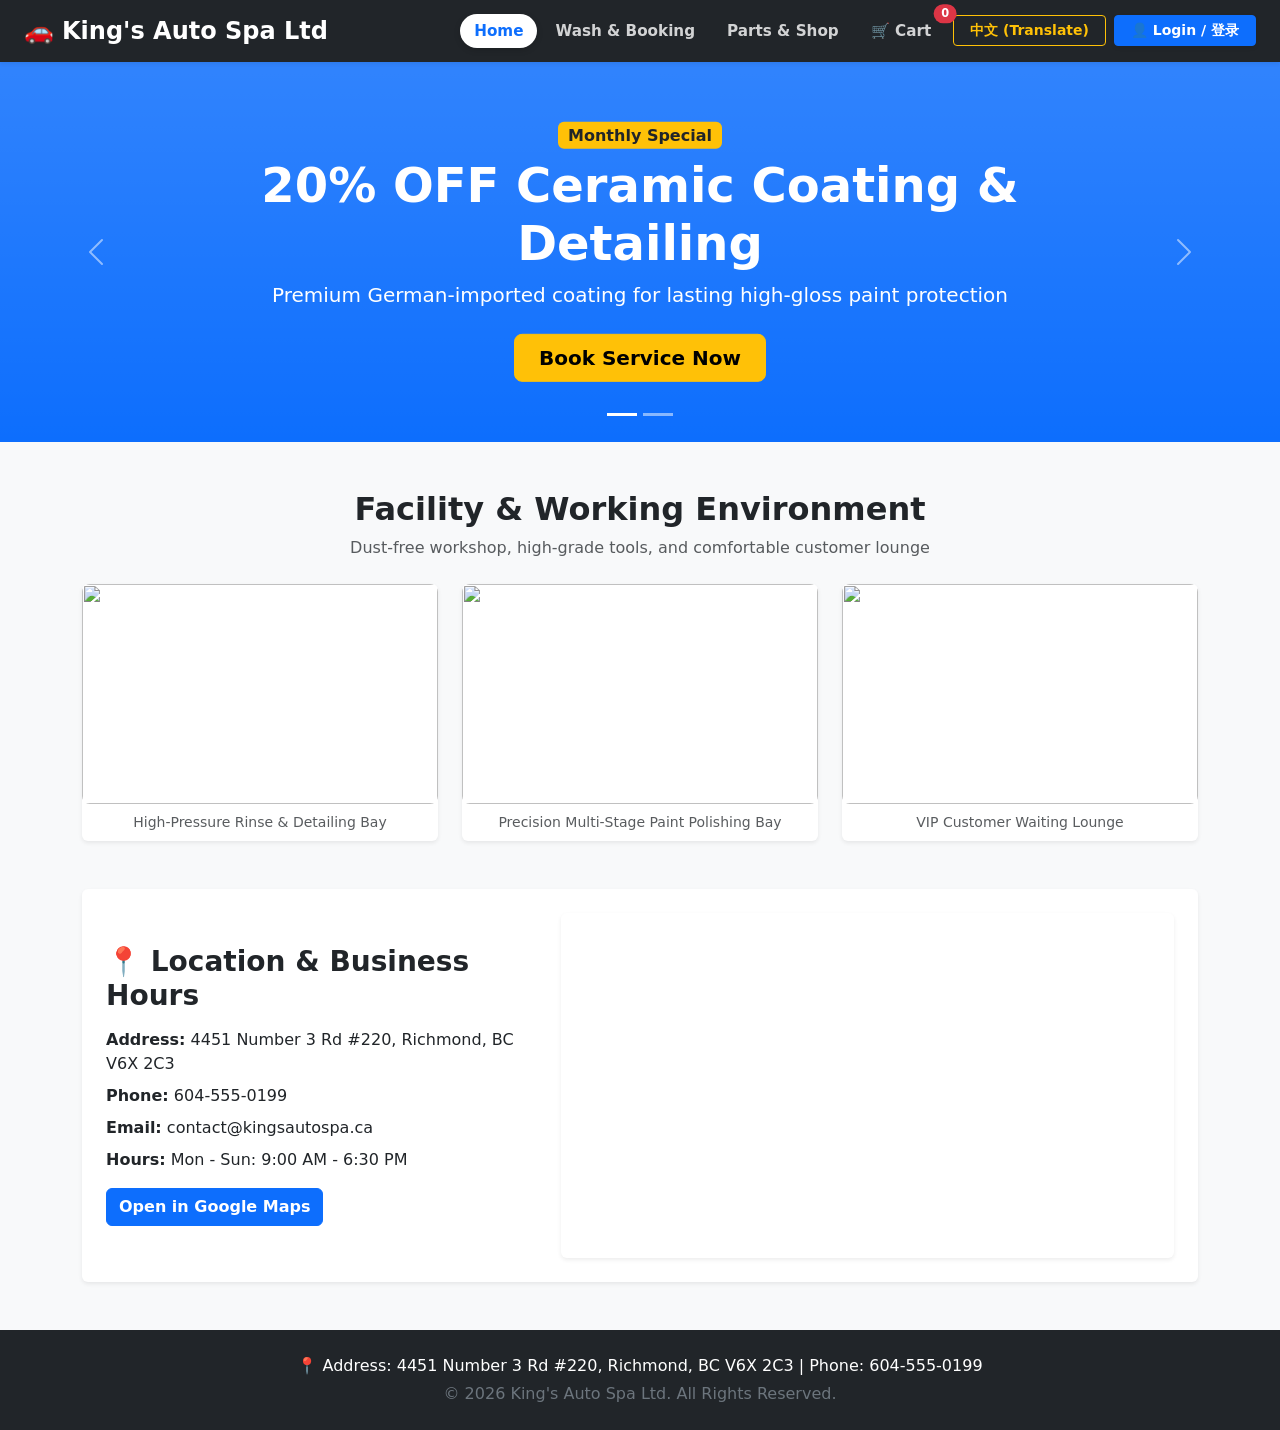
==== index.html @ 737c9da6 "update ui" ====
<!DOCTYPE html>
<html lang="en">
<head>
    <meta charset="UTF-8">
    <meta name="viewport" content="width=device-width, initial-scale=1.0">
    <title>King's Auto Spa Ltd</title>
    <link href="https://cdn.jsdelivr.net/npm/bootstrap@5.3.0/dist/css/bootstrap.min.css" rel="stylesheet">
    <style>
        .nav-link-custom {
            font-size: 0.95rem;
            font-weight: 600;
            padding: 6px 14px !important;
            border-radius: 20px;
            transition: all 0.2s ease;
            color: rgba(255, 255, 255, 0.8) !important;
            text-decoration: none;
            white-space: nowrap;
            display: inline-block;
        }
        .nav-link-custom:hover {
            color: #ffffff !important;
            background-color: rgba(255, 255, 255, 0.15);
        }
        .nav-link-custom.nav-active {
            color: #0d6efd !important;
            background-color: #ffffff !important;
            box-shadow: 0 2px 6px rgba(0, 0, 0, 0.15);
        }
        .carousel-item { height: 380px; background-color: #1a1e21; }
        .carousel-item .carousel-caption { top: 50%; transform: translateY(-50%); bottom: initial; }
        .gallery-img { height: 220px; object-fit: cover; width: 100%; border-radius: 8px; }
        .page-section { display: none; }
        .active-section { display: block; }
        .time-badge-label { font-size: 0.8rem; color: #6c757d; font-weight: 600; margin-bottom: 2px; display: block; }
        .prod-card-img { height: 180px; object-fit: cover; width: 100%; }
        .receipt-card { border: 2px dashed #0d6efd; background-color: #f8fbff; }

        /* 隐藏谷歌翻译原生的顶部横幅和下拉框 */
        #google_translate_element { display: none !important; }
        .goog-te-banner-frame.skiptranslate { display: none !important; }
        body { top: 0px !important; }
    </style>
</head>
<body class="bg-light d-flex flex-column min-vh-100">

<!-- 隐藏的谷歌原生翻译挂载节点 -->
<div id="google_translate_element"></div>

<!-- 顶部导航栏 -->
<nav class="navbar navbar-expand-lg navbar-dark bg-dark sticky-top shadow-sm py-2">
    <div class="container-fluid px-lg-4">
        <a class="navbar-brand fw-bold fs-4 d-flex align-items-center" href="javascript:void(0)" onclick="showPage('home')">
            <span class="me-2">🚗</span> <span>King's Auto Spa Ltd</span>
        </a>
        <button class="navbar-toggler" type="button" data-bs-toggle="collapse" data-bs-target="#navbarNav">
            <span class="navbar-toggler-icon"></span>
        </button>
        <div class="collapse navbar-collapse" id="navbarNav">
            <ul class="navbar-nav ms-auto align-items-center gap-1">
                <li class="nav-item">
                    <a class="nav-link-custom nav-active" id="nav-btn-home" href="javascript:void(0)" onclick="showPage('home')">Home</a>
                </li>
                <li class="nav-item">
                    <a class="nav-link-custom" id="nav-btn-services" href="javascript:void(0)" onclick="showPage('services')">Wash & Booking</a>
                </li>
                <li class="nav-item">
                    <a class="nav-link-custom" id="nav-btn-shop" href="javascript:void(0)" onclick="showPage('shop')">Parts & Shop</a>
                </li>
                <li class="nav-item">
                    <a class="nav-link-custom position-relative" id="nav-btn-cart" href="javascript:void(0)" onclick="showPage('cart')">
                        🛒 <span>Cart</span>
                        <span class="position-absolute top-0 start-100 translate-middle badge rounded-pill bg-danger" id="cartCountBadge">0</span>
                    </a>
                </li>
                <!-- 全站自动中英翻译按钮 (不翻译自身标签) -->
                <li class="nav-item ms-lg-1 notranslate">
                    <button class="btn btn-outline-warning btn-sm fw-bold px-3 py-1" onclick="toggleAutoTranslate()" id="langToggleBtn">
                        中文 (Translate)
                    </button>
                </li>
                <!-- 用户状态区 -->
                <li class="nav-item ms-lg-1 notranslate" id="authNavArea">
                    <button class="btn btn-primary btn-sm fw-bold px-3 py-1 shadow-sm" data-bs-toggle="modal" data-bs-target="#authModal">
                        👤 Login / 登录
                    </button>
                </li>
            </ul>
        </div>
    </div>
</nav>

<!-- 1. 主页面 -->
<div id="page-home" class="page-section active-section">
    <div id="heroCarousel" class="carousel slide" data-bs-ride="carousel">
        <div class="carousel-indicators">
            <button type="button" data-bs-target="#heroCarousel" data-bs-slide-to="0" class="active"></button>
            <button type="button" data-bs-target="#heroCarousel" data-bs-slide-to="1"></button>
        </div>
        <div class="carousel-inner">
            <div class="carousel-item active bg-primary bg-gradient text-white">
                <div class="carousel-caption">
                    <span class="badge bg-warning text-dark fs-6 mb-2">Monthly Special</span>
                    <h1 class="display-5 fw-bold">20% OFF Ceramic Coating & Detailing</h1>
                    <p class="lead">Premium German-imported coating for lasting high-gloss paint protection</p>
                    <button class="btn btn-warning btn-lg fw-bold px-4 mt-2" onclick="showPage('services')">Book Service Now</button>
                </div>
            </div>
            <div class="carousel-item bg-dark text-white">
                <div class="carousel-caption">
                    <h1 class="display-5 fw-bold">10 Years of Premium Auto Care</h1>
                    <p class="lead">Certified master detailers dedicated to hand-wash precision and detail excellence</p>
                    <button class="btn btn-primary btn-lg fw-bold px-4 mt-2" onclick="showPage('services')">Book Service Now</button>
                </div>
            </div>
        </div>
        <button class="carousel-control-prev" type="button" data-bs-target="#heroCarousel" data-bs-slide="prev"><span class="carousel-control-prev-icon"></span></button>
        <button class="carousel-control-next" type="button" data-bs-target="#heroCarousel" data-bs-slide="next"><span class="carousel-control-next-icon"></span></button>
    </div>

    <div class="container my-5">
        <section class="mb-5">
            <div class="text-center mb-4">
                <h2 class="fw-bold">Facility & Working Environment</h2>
                <p class="text-muted">Dust-free workshop, high-grade tools, and comfortable customer lounge</p>
            </div>
            <div class="row g-4">
                <div class="col-md-4 col-sm-6">
                    <div class="card border-0 shadow-sm overflow-hidden">
                        <img src="https://images.unsplash.com/photo-1520340356584-f9917d1eea6f?auto=format&fit=crop&w=600&q=80" class="gallery-img">
                        <div class="card-body p-2 text-center text-muted small">High-Pressure Rinse & Detailing Bay</div>
                    </div>
                </div>
                <div class="col-md-4 col-sm-6">
                    <div class="card border-0 shadow-sm overflow-hidden">
                        <img src="https://images.unsplash.com/photo-1607860108855-64acf2078ed9?auto=format&fit=crop&w=600&q=80" class="gallery-img">
                        <div class="card-body p-2 text-center text-muted small">Precision Multi-Stage Paint Polishing Bay</div>
                    </div>
                </div>
                <div class="col-md-4 col-sm-6">
                    <div class="card border-0 shadow-sm overflow-hidden">
                        <img src="https://images.unsplash.com/photo-1552930294-6b595f4c2974?auto=format&fit=crop&w=600&q=80" class="gallery-img">
                        <div class="card-body p-2 text-center text-muted small">VIP Customer Waiting Lounge</div>
                    </div>
                </div>
            </div>
        </section>

        <section class="p-4 bg-white rounded shadow-sm mb-5">
            <div class="row align-items-center g-4">
                <div class="col-lg-5">
                    <h3 class="fw-bold mb-3">📍 Location & Business Hours</h3>
                    <p class="mb-2"><strong>Address:</strong> 4451 Number 3 Rd #220, Richmond, BC V6X 2C3</p>
                    <p class="mb-2"><strong>Phone:</strong> 604-555-0199</p>
                    <p class="mb-2"><strong>Email:</strong> contact@kingsautospa.ca</p>
                    <p class="mb-3"><strong>Hours:</strong> Mon - Sun: 9:00 AM - 6:30 PM</p>
                    <a href="https://maps.google.com/?q=4451+Number+3+Rd+%23220,+Richmond,+BC+V6X+2C3" target="_blank" class="btn btn-primary fw-bold">Open in Google Maps</a>
                </div>
                <div class="col-lg-7">
                    <div class="ratio ratio-16x9 rounded overflow-hidden shadow-sm">
                        <iframe src="https://maps.google.com/maps?q=4451+Number+3+Rd+%23220,+Richmond,+BC+V6X+2C3&t=&z=15&ie=UTF8&iwloc=&output=embed" style="border:0;" allowfullscreen="" loading="lazy"></iframe>
                    </div>
                </div>
            </div>
        </section>
    </div>
</div>

<!-- 2. 洗车服务与预约页面 -->
<div id="page-services" class="page-section">
    <div class="container my-5">
        <div class="text-center mb-5">
            <h1 class="fw-bold">Car Wash Packages & Pricing</h1>
            <p class="text-muted">Transparent pricing — choose the best care for your vehicle</p>
        </div>

        <div class="row g-4 mb-5">
            <div class="col-md-4">
                <div class="card h-100 shadow-sm border-0">
                    <div class="card-header bg-white text-center py-3">
                        <h4 class="fw-bold mb-0">Exterior Express Wash</h4>
                    </div>
                    <div class="card-body text-center d-flex flex-column">
                        <h2 class="text-primary fw-bold mb-3">$29.99</h2>
                        <ul class="list-unstyled text-secondary text-start mb-4 flex-grow-1">
                            <li>✓ pH-neutral foam pre-soak</li>
                            <li>✓ High-pressure undercarriage rinse</li>
                            <li>✓ Wheel cleaning & tire shine</li>
                            <li>✓ Microfiber streak-free dry</li>
                        </ul>
                        <a href="#booking-form-anchor" class="btn btn-outline-primary fw-bold" onclick="selectPackage('Exterior Express Wash ($29.99)')">Select Package</a>
                    </div>
                </div>
            </div>
            <div class="col-md-4">
                <div class="card h-100 shadow-sm border-primary">
                    <div class="card-header bg-primary text-white text-center py-3">
                        <span class="badge bg-warning text-dark mb-1">Most Popular</span>
                        <h4 class="fw-bold mb-0">Full Interior & Exterior Detail</h4>
                    </div>
                    <div class="card-body text-center d-flex flex-column">
                        <h2 class="text-primary fw-bold mb-3">$89.99</h2>
                        <ul class="list-unstyled text-secondary text-start mb-4 flex-grow-1">
                            <li>✓ All Exterior Express items</li>
                            <li>✓ Deep cabin vacuum & floor mat wash</li>
                            <li>✓ Interior console sanitation</li>
                            <li>✓ Leather conditioning treatment</li>
                        </ul>
                        <a href="#booking-form-anchor" class="btn btn-primary fw-bold" onclick="selectPackage('Full Interior & Exterior Detail ($89.99)')">Select Package</a>
                    </div>
                </div>
            </div>
            <div class="col-md-4">
                <div class="card h-100 shadow-sm border-0">
                    <div class="card-header bg-white text-center py-3">
                        <h4 class="fw-bold mb-0">Ceramic Coating Pro</h4>
                    </div>
                    <div class="card-body text-center d-flex flex-column">
                        <h2 class="text-primary fw-bold mb-3">$199.99</h2>
                        <ul class="list-unstyled text-secondary text-start mb-4 flex-grow-1">
                            <li>✓ All Full Detail items</li>
                            <li>✓ Iron deposit & tar decontamination</li>
                            <li>✓ Professional 3-stage polishing</li>
                            <li>✓ Dual-layer graphene/ceramic coat</li>
                        </ul>
                        <a href="#booking-form-anchor" class="btn btn-outline-primary fw-bold" onclick="selectPackage('Ceramic Coating Pro ($199.99)')">Select Package</a>
                    </div>
                </div>
            </div>
        </div>

        <!-- 预约表单 -->
        <div id="booking-form-anchor" class="p-4 p-md-5 bg-white rounded shadow">
            <h3 class="fw-bold mb-2 text-center">Online Appointment Booking</h3>
            <p class="text-center text-muted mb-4">No prepayment required. Pay after service. Instant booking sync!</p>
            <form onsubmit="handleBookingSubmit(event)">
                <div class="row g-3">
                    <div class="col-md-6">
                        <label class="form-label fw-bold">Your Name *</label>
                        <input type="text" class="form-control" id="custName" placeholder="e.g. Alex Smith" required>
                    </div>
                    <div class="col-md-6">
                        <label class="form-label fw-bold">Phone Number *</label>
                        <input type="tel" class="form-control" id="custPhone" placeholder="e.g. 604-555-0199" required>
                    </div>
                    <div class="col-md-6">
                        <label class="form-label fw-bold">Email (For Confirmation) *</label>
                        <input type="email" class="form-control" id="custEmail" placeholder="name@example.com" required>
                    </div>
                    <div class="col-md-3">
                        <label class="form-label fw-bold">Vehicle Model *</label>
                        <input type="text" class="form-control" id="custCarModel" placeholder="e.g. Tesla Model 3" required>
                    </div>
                    <div class="col-md-3">
                        <label class="form-label fw-bold">License Plate *</label>
                        <input type="text" class="form-control" id="custPlate" placeholder="e.g. BC-AB123C" required>
                    </div>
                    <div class="col-md-6">
                        <label class="form-label fw-bold">Select Package *</label>
                        <select class="form-select" id="servicePackageSelect" required>
                            <option value="Exterior Express Wash ($29.99)">Exterior Express Wash ($29.99)</option>
                            <option value="Full Interior & Exterior Detail ($89.99)" selected>Full Interior & Exterior Detail ($89.99)</option>
                            <option value="Ceramic Coating Pro ($199.99)">Ceramic Coating Pro ($199.99)</option>
                        </select>
                    </div>
                    <div class="col-md-6">
                        <label class="form-label fw-bold d-flex justify-content-between align-items-center">
                            <span>Appointment Date & Time *</span>
                            <span class="badge bg-light text-secondary border fw-normal">YYYY-MM-DD</span>
                        </label>
                        <div class="row g-2">
                            <div class="col-6">
                                <span class="time-badge-label">📅 Date</span>
                                <input type="date" class="form-control" id="bookingDate" required>
                            </div>
                            <div class="col-3">
                                <span class="time-badge-label">⏰ Hour</span>
                                <select class="form-select" id="bookingHour" required>
                                    <option value="09">09</option><option value="10">10</option><option value="11">11</option>
                                    <option value="12">12</option><option value="13">13</option><option value="14">14</option>
                                    <option value="15">15</option><option value="16">16</option><option value="17">17</option>
                                </select>
                            </div>
                            <div class="col-3">
                                <span class="time-badge-label">⏱️ Minute</span>
                                <select class="form-select" id="bookingMinute" required>
                                    <option value="00">00</option><option value="15">15</option><option value="30">30</option><option value="45">45</option>
                                </select>
                            </div>
                        </div>
                    </div>
                    <div class="col-12 text-center mt-4">
                        <button type="submit" class="btn btn-primary btn-lg px-5 fw-bold">Confirm & Submit Booking</button>
                    </div>
                </div>
            </form>
        </div>
    </div>
</div>

<!-- 3. 用品商城页面 -->
<div id="page-shop" class="page-section">
    <div class="container my-5">
        <div class="d-flex justify-content-between align-items-center mb-4 flex-wrap gap-2">
            <div>
                <h2 class="fw-bold mb-0">Car Parts & Accessories</h2>
                <p class="text-muted mb-0">Genuine items in stock — in-store pickup or postal delivery available</p>
            </div>
            <button class="btn btn-outline-primary fw-bold" onclick="showPage('cart')">
                🛒 View Cart (<span id="shopCartBadge">0</span>)
            </button>
        </div>
        <div class="row g-4" id="shopProductGrid"></div>
    </div>
</div>

<!-- 4. 购物车页面 -->
<div id="page-cart" class="page-section">
    <div class="container my-5">
        <h2 class="fw-bold mb-4">🛒 Shopping Cart</h2>
        <div class="card shadow-sm border-0 mb-4">
            <div class="card-header bg-white py-3">
                <div class="form-check">
                    <input class="form-check-input" type="checkbox" id="selectAllCart" onchange="toggleSelectAllCart(this)">
                    <label class="form-check-label fw-bold ms-2" for="selectAllCart">Select All Items</label>
                </div>
            </div>
            <div class="card-body p-0">
                <div class="table-responsive">
                    <table class="table table-hover align-middle mb-0">
                        <tbody id="cartTableBody"></tbody>
                    </table>
                </div>
            </div>
        </div>
        <div class="d-flex justify-content-between align-items-center bg-white p-3 rounded shadow-sm">
            <button class="btn btn-outline-secondary" onclick="showPage('shop')">← Continue Shopping</button>
            <div class="d-flex align-items-center gap-3">
                <div class="fs-5">Selected Total: <span class="text-danger fw-bold fs-4" id="cartSelectedTotal">$0.00</span></div>
                <button class="btn btn-danger btn-lg fw-bold px-4" onclick="proceedToCheckout()">Proceed to Checkout</button>
            </div>
        </div>
    </div>
</div>

<!-- 5. 订单确认与支付 -->
<div id="page-checkout" class="page-section">
    <div class="container my-5" style="max-width: 800px;">
        <div class="card shadow border-0 p-4">
            <h3 class="fw-bold mb-3 border-bottom pb-2">Confirm & Place Order</h3>
            <div class="mb-4">
                <h5 class="fw-bold">Order Summary</h5>
                <ul class="list-group mb-2" id="checkoutItemsList"></ul>
                <div class="text-end fs-5">Grand Total: <span class="text-danger fw-bold" id="checkoutFinalTotal">$0.00</span></div>
            </div>
            <form onsubmit="handlePlaceOrder(event)">
                <div class="mb-4">
                    <h5 class="fw-bold">Fulfillment Method</h5>
                    <div class="form-check form-check-inline">
                        <input class="form-check-input" type="radio" name="deliveryMethod" id="deliverySelf" value="In-Store Pickup" checked onchange="toggleAddressField(false)">
                        <label class="form-check-label" for="deliverySelf">In-Store Pickup</label>
                    </div>
                    <div class="form-check form-check-inline">
                        <input class="form-check-input" type="radio" name="deliveryMethod" id="deliveryShip" value="Postal Delivery" onchange="toggleAddressField(true)">
                        <label class="form-check-label" for="deliveryShip">Postal Delivery</label>
                    </div>
                    <div class="mt-2" id="shippingAddressBox" style="display: none;">
                        <label class="form-label small fw-bold">Shipping Address</label>
                        <input type="text" class="form-control" id="shippingAddress" placeholder="Street, City, Postal Code">
                    </div>
                </div>
                <div class="mb-4">
                    <h5 class="fw-bold">Select Payment Method</h5>
                    <div class="row g-2">
                        <div class="col-sm-6">
                            <div class="form-check p-3 border rounded">
                                <input class="form-check-input" type="radio" name="payMethod" id="payWechat" value="WeChat Pay" checked>
                                <label class="form-check-label fw-bold" for="payWechat">🟢 微信支付 (WeChat Pay)</label>
                            </div>
                        </div>
                        <div class="col-sm-6">
                            <div class="form-check p-3 border rounded">
                                <input class="form-check-input" type="radio" name="payMethod" id="payAlipay" value="Alipay">
                                <label class="form-check-label fw-bold" for="payAlipay">🔵 支付宝 (Alipay)</label>
                            </div>
                        </div>
                        <div class="col-sm-6">
                            <div class="form-check p-3 border rounded">
                                <input class="form-check-input" type="radio" name="payMethod" id="payCredit" value="Credit Card">
                                <label class="form-check-label fw-bold" for="payCredit">💳 Credit Card</label>
                            </div>
                        </div>
                        <div class="col-sm-6">
                            <div class="form-check p-3 border rounded">
                                <input class="form-check-input" type="radio" name="payMethod" id="payDebit" value="Debit Card">
                                <label class="form-check-label fw-bold" for="payDebit">🏧 Debit Card</label>
                            </div>
                        </div>
                    </div>
                </div>
                <button type="submit" class="btn btn-success btn-lg w-100 fw-bold">Confirm & Pay Now</button>
            </form>
        </div>
    </div>
</div>

<!-- 6. 订单收据页面 -->
<div id="page-receipt" class="page-section">
    <div class="container my-5" style="max-width: 650px;">
        <div class="card receipt-card p-4 shadow-sm text-center">
            <div class="text-success fs-1 mb-2">✓</div>
            <h3 class="fw-bold text-success">Payment Successful!</h3>
            <p class="text-muted small">A formal receipt has been emailed to <strong id="receiptCustomerEmail"></strong></p>
            <hr>
            <div class="text-start" id="receiptContent"></div>
            <div class="mt-4 d-flex justify-content-center gap-2">
                <button class="btn btn-primary" onclick="showPage('orders')">View in My Orders</button>
                <button class="btn btn-outline-secondary" onclick="showPage('home')">Back to Home</button>
            </div>
        </div>
    </div>
</div>

<!-- 7. 我的历史订单页面 -->
<div id="page-orders" class="page-section">
    <div class="container my-5">
        <h2 class="fw-bold mb-4">📦 My Orders & Receipts</h2>
        <div id="userOrdersList"></div>
    </div>
</div>

<!-- 底部页脚 -->
<footer class="bg-dark text-white text-center py-4 mt-auto">
    <div class="container">
        <p class="mb-1">📍 Address: 4451 Number 3 Rd #220, Richmond, BC V6X 2C3 | Phone: 604-555-0199</p>
        <p class="mb-0 text-secondary">© 2026 King's Auto Spa Ltd. All Rights Reserved.</p>
    </div>
</footer>

<!-- ==================== 登录/注册 模态框 (双语固定显示 notranslate) ==================== -->
<div class="modal fade notranslate" id="authModal" tabindex="-1">
    <div class="modal-dialog modal-dialog-centered">
        <div class="modal-content border-0 shadow">
            <div class="modal-header border-bottom-0 pb-0">
                <ul class="nav nav-pills w-100 justify-content-center gap-1">
                    <li class="nav-item">
                        <button class="nav-link active fw-bold px-3 py-1" data-bs-toggle="pill" data-bs-target="#login-pane">Login / 登录</button>
                    </li>
                    <li class="nav-item">
                        <button class="nav-link fw-bold px-3 py-1" data-bs-toggle="pill" data-bs-target="#register-pane">Register / 注册</button>
                    </li>
                    <li class="nav-item">
                        <button class="nav-link fw-bold px-3 py-1 text-warning border border-warning" data-bs-toggle="pill" data-bs-target="#employee-pane">
                            👔 Employee Only / 员工注册
                        </button>
                    </li>
                </ul>
                <button type="button" class="btn-close ms-0" data-bs-dismiss="modal"></button>
            </div>
            <div class="modal-body p-4">
                <div class="tab-content">
                    <!-- 1. 用户/员工/老板 登录 -->
                    <div class="tab-pane fade show active" id="login-pane">
                        <form onsubmit="handleLogin(event)">
                            <div class="mb-3">
                                <label class="form-label small fw-bold">Email Address / 电子邮箱</label>
                                <input type="email" class="form-control" id="loginEmail" placeholder="name@example.com" required>
                            </div>
                            <div class="mb-3">
                                <label class="form-label small fw-bold">Password / 密码</label>
                                <input type="password" class="form-control" id="loginPassword" placeholder="••••••••" required>
                            </div>
                            <button type="submit" class="btn btn-primary w-100 fw-bold py-2">Log In / 登录账户</button>
                        </form>
                    </div>

                    <!-- 2. 普通客户注册 -->
                    <div class="tab-pane fade" id="register-pane">
                        <form onsubmit="handleRegister(event)">
                            <div class="mb-3">
                                <label class="form-label small fw-bold">Full Name / 姓名</label>
                                <input type="text" class="form-control" id="regName" placeholder="e.g. Alex" required>
                            </div>
                            <div class="mb-3">
                                <label class="form-label small fw-bold">Email Address / 电子邮箱</label>
                                <input type="email" class="form-control" id="regEmail" placeholder="name@example.com" required>
                            </div>
                            <div class="mb-3">
                                <label class="form-label small fw-bold">Password / 密码</label>
                                <input type="password" class="form-control" id="regPassword" placeholder="••••••••" required>
                            </div>
                            <div class="mb-3">
                                <label class="form-label small fw-bold">Confirm Password / 再次确认密码</label>
                                <input type="password" class="form-control" id="regConfirmPassword" placeholder="••••••••" required>
                            </div>
                            <button type="submit" class="btn btn-success w-100 fw-bold py-2">Create Customer Account / 创建客户账户</button>
                        </form>
                    </div>

                    <!-- 3. 员工注册 -->
                    <div class="tab-pane fade" id="employee-pane">
                        <div class="alert alert-warning py-2 small mb-3">
                            ⚠️️ <strong>Staff Registration Notice / 员工注册须知:</strong><br>
                            Submissions require owner approval before backend access is granted.<br>
                            提交后需车行老板批准后方可生效登录。
                        </div>
                        <form onsubmit="handleEmployeeRegister(event)">
                            <div class="mb-2">
                                <label class="form-label small fw-bold">Staff Full Name / 员工姓名</label>
                                <input type="text" class="form-control" id="empName" placeholder="e.g. John Doe" required>
                            </div>
                            <div class="mb-2">
                                <label class="form-label small fw-bold">Staff Email / 员工工作邮箱</label>
                                <input type="email" class="form-control" id="empEmail" placeholder="staff@example.com" required>
                            </div>
                            <div class="mb-2">
                                <label class="form-label small fw-bold">Station Number / 工位编号</label>
                                <input type="text" class="form-control" id="empStation" placeholder="e.g. Bay-02" required>
                            </div>
                            <div class="mb-3">
                                <label class="form-label small fw-bold">Station Password / 工位登录密码</label>
                                <input type="password" class="form-control" id="empPassword" placeholder="••••••••" required>
                            </div>
                            <button type="submit" class="btn btn-warning w-100 fw-bold py-2">Submit Staff Application / 提交员工申请</button>
                        </form>
                    </div>
                </div>
            </div>
        </div>
    </div>
</div>

<script src="https://cdn.jsdelivr.net/npm/bootstrap@5.3.0/dist/js/bootstrap.bundle.min.js"></script>

<!-- 引入谷歌自动翻译引擎脚本 -->
<script type="text/javascript">
    function googleTranslateElementInit() {
        new google.translate.TranslateElement({
            pageLanguage: 'en',
            includedLanguages: 'zh-CN,en',
            layout: google.translate.TranslateElement.InlineLayout.SIMPLE,
            autoDisplay: false
        }, 'google_translate_element');
    }
</script>
<script type="text/javascript" src="//translate.google.com/translate_a/element.js?cb=googleTranslateElementInit"></script>

<script>
    // 全站一键中英自动切换核心逻辑
    let isChineseActive = false;

    function toggleAutoTranslate() {
        const select = document.querySelector('.goog-te-combo');
        const toggleBtn = document.getElementById('langToggleBtn');

        if (!select) {
            alert("Translation service is initializing, please try again in a moment.");
            return;
        }

        if (!isChineseActive) {
            select.value = 'zh-CN';
            select.dispatchEvent(new Event('change'));
            isChineseActive = true;
            toggleBtn.innerText = "English (Original)";
        } else {
            select.value = 'en';
            select.dispatchEvent(new Event('change'));
            isChineseActive = false;
            toggleBtn.innerText = "中文 (Translate)";
        }
    }

    // 基础数据与逻辑初始化
    const defaultProducts = [
        { id: 1, name: "Premium Solid Car Vent Fragrance Clip", price: 19.99, stock: 42, status: "ACTIVE", img: "https://images.unsplash.com/photo-1563720223185-11003d516935?auto=format&fit=crop&w=400&q=80" },
        { id: 2, name: "All-Weather Premium Frameless Wiper Blades", price: 34.99, stock: 2, status: "ACTIVE", img: "https://images.unsplash.com/photo-1549399542-7e3f8b79c341?auto=format&fit=crop&w=400&q=80" },
        { id: 3, name: "Plush Microfiber Drying Towels (3-Pack)", price: 14.99, stock: 25, status: "ACTIVE", img: "https://images.unsplash.com/photo-1600880292203-757bb62b4baf?auto=format&fit=crop&w=400&q=80" },
        { id: 4, name: "Custom 3D All-Weather Waterproof Floor Mats", price: 139.00, stock: 15, status: "ACTIVE", img: "https://images.unsplash.com/photo-1503376780353-7e6692767b70?auto=format&fit=crop&w=400&q=80" }
    ];

    if (!localStorage.getItem('apex_products')) {
        localStorage.setItem('apex_products', JSON.stringify(defaultProducts));
    }

    document.addEventListener('DOMContentLoaded', () => {
        const today = new Date().toISOString().split('T')[0];
        document.getElementById('bookingDate').setAttribute('min', today);
        checkCurrentUser();
        renderShopProducts();
        updateCartBadge();
    });

    function showPage(pageId) {
        document.querySelectorAll('.page-section').forEach(sec => sec.classList.remove('active-section'));
        const target = document.getElementById('page-' + pageId);
        if (target) {
            target.classList.add('active-section');
            window.scrollTo({ top: 0, behavior: 'smooth' });
        }
        document.querySelectorAll('.nav-link-custom').forEach(link => link.classList.remove('nav-active'));
        const activeBtn = document.getElementById('nav-btn-' + pageId);
        if (activeBtn) activeBtn.classList.add('nav-active');

        if (pageId === 'shop') renderShopProducts();
        if (pageId === 'cart') renderCartPage();
        if (pageId === 'orders') renderUserOrders();
    }

    function selectPackage(pkgValue) {
        document.getElementById('servicePackageSelect').value = pkgValue;
    }

    function handleBookingSubmit(event) {
        event.preventDefault();
        const newBooking = {
            id: Date.now(),
            name: document.getElementById('custName').value.trim(),
            phone: document.getElementById('custPhone').value.trim(),
            email: document.getElementById('custEmail').value.trim(),
            carModel: document.getElementById('custCarModel').value.trim(),
            carPlate: document.getElementById('custPlate').value.trim(),
            pkg: document.getElementById('servicePackageSelect').value,
            date: document.getElementById('bookingDate').value,
            time: `${document.getElementById('bookingHour').value}:${document.getElementById('bookingMinute').value}`,
            status: "PENDING"
        };

        const bookings = JSON.parse(localStorage.getItem('apex_bookings') || "[]");
        bookings.push(newBooking);
        localStorage.setItem('apex_bookings', JSON.stringify(bookings));

        alert(`✅ Booking Confirmed!\n\nDear ${newBooking.name}, a confirmation email has been sent to ${newBooking.email}.\nVehicle: ${newBooking.carModel} (${newBooking.carPlate})\nTime: ${newBooking.date} ${newBooking.time}`);
        event.target.reset();
        showPage('home');
    }

    function renderShopProducts() {
        const grid = document.getElementById('shopProductGrid');
        const products = JSON.parse(localStorage.getItem('apex_products') || "[]");
        const user = JSON.parse(localStorage.getItem('apex_user'));

        grid.innerHTML = products.map(p => {
            const isOutOfStock = p.stock <= 0;
            const isOffShelf = p.status === 'INACTIVE';
            let btnHtml = '';

            if (isOffShelf) {
                btnHtml = `<button class="btn btn-secondary btn-sm w-100 disabled">Off Shelf</button>`;
            } else if (isOutOfStock) {
                btnHtml = `<button class="btn btn-secondary btn-sm w-100 disabled">Out of Stock</button>`;
            } else if (!user) {
                btnHtml = `<button class="btn btn-outline-primary btn-sm w-100" onclick="promptLogin()">Login to Buy</button>`;
            } else {
                btnHtml = `
                        <div class="d-flex gap-2">
                            <button class="btn btn-outline-primary btn-sm flex-fill" onclick="addToCart(${p.id})">Add to Cart</button>
                            <button class="btn btn-danger btn-sm flex-fill" onclick="buyNow(${p.id})">Buy Now</button>
                        </div>
                    `;
            }

            return `
                    <div class="col-md-3 col-sm-6">
                        <div class="card h-100 shadow-sm">
                            <img src="${p.img}" class="prod-card-img" alt="${p.name}">
                            <div class="card-body d-flex flex-column">
                                <h6 class="fw-bold mb-1">${p.name}</h6>
                                <div class="d-flex justify-content-between align-items-center mb-2">
                                    <span class="text-danger fw-bold fs-5">$${parseFloat(p.price).toFixed(2)}</span>
                                    <span class="badge ${p.stock <= 3 ? 'bg-warning text-dark' : 'bg-light text-secondary'} border">
                                        Stock: ${p.stock}
                                    </span>
                                </div>
                                <div class="mt-auto">${btnHtml}</div>
                            </div>
                        </div>
                    </div>
                `;
        }).join('');
    }

    function promptLogin() {
        alert('Please login to continue purchase!');
        new bootstrap.Modal(document.getElementById('authModal')).show();
    }

    function getCart() {
        const user = JSON.parse(localStorage.getItem('apex_user'));
        if (!user) return [];
        return JSON.parse(localStorage.getItem('apex_cart_' + user.email) || "[]");
    }

    function saveCart(cart) {
        const user = JSON.parse(localStorage.getItem('apex_user'));
        if (user) {
            localStorage.setItem('apex_cart_' + user.email, JSON.stringify(cart));
            updateCartBadge();
        }
    }

    function updateCartBadge() {
        const count = getCart().reduce((acc, item) => acc + item.qty, 0);
        document.getElementById('cartCountBadge').innerText = count;
        document.getElementById('shopCartBadge').innerText = count;
    }

    function addToCart(prodId) {
        const products = JSON.parse(localStorage.getItem('apex_products') || "[]");
        const prod = products.find(p => p.id === prodId);
        if (!prod || prod.stock <= 0) return alert('Out of stock');

        let cart = getCart();
        const existing = cart.find(i => i.id === prodId);
        if (existing) {
            if (existing.qty + 1 > prod.stock) return alert('Reached available stock limit');
            existing.qty++;
        } else {
            cart.push({ id: prod.id, name: prod.name, price: prod.price, img: prod.img, qty: 1, selected: true });
        }
        saveCart(cart);
        alert('Added to cart!');
    }

    function buyNow(prodId) {
        addToCart(prodId);
        showPage('cart');
    }

    function renderCartPage() {
        const cart = getCart();
        const tbody = document.getElementById('cartTableBody');
        if (cart.length === 0) {
            tbody.innerHTML = `<tr><td class="text-center py-5 text-muted">Your cart is empty.</td></tr>`;
            document.getElementById('cartSelectedTotal').innerText = '$0.00';
            return;
        }

        tbody.innerHTML = cart.map((item, index) => `
                <tr>
                    <td style="width: 40px;" class="ps-3">
                        <input class="form-check-input cart-item-check" type="checkbox" ${item.selected ? 'checked' : ''} onchange="toggleCartItem(${index}, this.checked)">
                    </td>
                    <td style="width: 80px;">
                        <img src="${item.img}" style="width:60px; height:60px; object-fit:cover;" class="rounded">
                    </td>
                    <td>
                        <div class="fw-bold">${item.name}</div>
                        <div class="text-muted small">$${item.price.toFixed(2)}</div>
                    </td>
                    <td style="width: 130px;">
                        <div class="input-group input-group-sm">
                            <button class="btn btn-outline-secondary" onclick="updateCartQty(${index}, -1)">-</button>
                            <input type="text" class="form-control text-center" value="${item.qty}" readonly>
                            <button class="btn btn-outline-secondary" onclick="updateCartQty(${index}, 1)">+</button>
                        </div>
                    </td>
                    <td class="fw-bold text-danger" style="width: 100px;">
                        $${(item.price * item.qty).toFixed(2)}
                    </td>
                    <td style="width: 50px;">
                        <button class="btn btn-link text-danger p-0" onclick="removeCartItem(${index})">✕</button>
                    </td>
                </tr>
            `).join('');

        calculateCartTotal();
    }

    function toggleCartItem(index, checked) {
        let cart = getCart();
        cart[index].selected = checked;
        saveCart(cart);
        calculateCartTotal();
    }

    function toggleSelectAllCart(masterCheckbox) {
        let cart = getCart();
        cart.forEach(item => item.selected = masterCheckbox.checked);
        saveCart(cart);
        renderCartPage();
    }

    function updateCartQty(index, delta) {
        let cart = getCart();
        const products = JSON.parse(localStorage.getItem('apex_products') || "[]");
        const prod = products.find(p => p.id === cart[index].id);

        const newQty = cart[index].qty + delta;
        if (newQty <= 0) {
            cart.splice(index, 1);
        } else {
            if (prod && newQty > prod.stock) return alert('Only ' + prod.stock + ' items in stock');
            cart[index].qty = newQty;
        }
        saveCart(cart);
        renderCartPage();
    }

    function removeCartItem(index) {
        let cart = getCart();
        cart.splice(index, 1);
        saveCart(cart);
        renderCartPage();
    }

    function calculateCartTotal() {
        const cart = getCart();
        const total = cart.filter(i => i.selected).reduce((sum, i) => sum + (i.price * i.qty), 0);
        document.getElementById('cartSelectedTotal').innerText = '$' + total.toFixed(2);
    }

    function proceedToCheckout() {
        const cart = getCart();
        const selectedItems = cart.filter(i => i.selected);
        if (selectedItems.length === 0) return alert('Please select at least one item!');

        const listElem = document.getElementById('checkoutItemsList');
        listElem.innerHTML = selectedItems.map(i => `
                <li class="list-group-item d-flex justify-content-between align-items-center">
                    <div>
                        <div class="fw-bold">${i.name}</div>
                        <small class="text-muted">Qty: ${i.qty} × $${i.price.toFixed(2)}</small>
                    </div>
                    <span class="fw-bold">$${(i.qty * i.price).toFixed(2)}</span>
                </li>
            `).join('');

        const total = selectedItems.reduce((sum, i) => sum + (i.price * i.qty), 0);
        document.getElementById('checkoutFinalTotal').innerText = '$' + total.toFixed(2);
        showPage('checkout');
    }

    function toggleAddressField(show) {
        document.getElementById('shippingAddressBox').style.display = show ? 'block' : 'none';
    }

    function handlePlaceOrder(event) {
        event.preventDefault();
        const user = JSON.parse(localStorage.getItem('apex_user'));
        const cart = getCart();
        const selectedItems = cart.filter(i => i.selected);
        const delivery = document.querySelector('input[name="deliveryMethod"]:checked').value;
        const address = delivery === 'Postal Delivery' ? (document.getElementById('shippingAddress').value || "No detailed address") : "In-Store Pickup";
        const payMethod = document.querySelector('input[name="payMethod"]:checked').value;
        const total = selectedItems.reduce((sum, i) => sum + (i.price * i.qty), 0);

        let products = JSON.parse(localStorage.getItem('apex_products') || "[]");
        selectedItems.forEach(item => {
            const p = products.find(prod => prod.id === item.id);
            if (p) p.stock = Math.max(0, p.stock - item.qty);
        });
        localStorage.setItem('apex_products', JSON.stringify(products));

        const orderRecord = {
            orderId: 'ORD-' + Math.floor(100000 + Math.random() * 900000),
            customerName: user.name,
            customerEmail: user.email,
            items: selectedItems,
            total: total,
            delivery: delivery,
            address: address,
            paymentMethod: payMethod,
            status: delivery === 'Postal Delivery' ? 'PENDING_SHIP' : 'PENDING_PICKUP',
            date: new Date().toLocaleString()
        };

        const allOrders = JSON.parse(localStorage.getItem('apex_all_orders') || "[]");
        allOrders.push(orderRecord);
        localStorage.setItem('apex_all_orders', JSON.stringify(allOrders));

        saveCart(cart.filter(i => !i.selected));

        document.getElementById('receiptCustomerEmail').innerText = user.email;
        document.getElementById('receiptContent').innerHTML = `
                <div class="row mb-2">
                    <div class="col-6 text-muted">Order ID:</div><div class="col-6 fw-bold text-end">${orderRecord.orderId}</div>
                    <div class="col-6 text-muted">Date:</div><div class="col-6 text-end">${orderRecord.date}</div>
                    <div class="col-6 text-muted">Customer:</div><div class="col-6 text-end">${orderRecord.customerName}</div>
                    <div class="col-6 text-muted">Fulfillment:</div><div class="col-6 text-end">${orderRecord.delivery}</div>
                    <div class="col-6 text-muted">Payment:</div><div class="col-6 text-end">${orderRecord.paymentMethod}</div>
                </div>
                <hr>
                ${orderRecord.items.map(i => `<div class="d-flex justify-content-between small"><span>${i.name} × ${i.qty}</span><span class="fw-bold">$${(i.price * i.qty).toFixed(2)}</span></div>`).join('')}
                <hr>
                <div class="d-flex justify-content-between fs-5"><strong>Total Paid:</strong><strong class="text-danger">$${orderRecord.total.toFixed(2)}</strong></div>
            `;
        showPage('receipt');
    }

    function renderUserOrders() {
        const user = JSON.parse(localStorage.getItem('apex_user'));
        const container = document.getElementById('userOrdersList');
        if (!user) return container.innerHTML = `<div class="alert alert-warning">Please login to view your orders</div>`;

        const allOrders = JSON.parse(localStorage.getItem('apex_all_orders') || "[]");
        const myOrders = allOrders.filter(o => o.customerEmail === user.email);

        if (myOrders.length === 0) {
            container.innerHTML = `<div class="card p-5 text-center text-muted">No orders found yet.</div>`;
            return;
        }

        container.innerHTML = myOrders.map(o => `
                <div class="card mb-3 shadow-sm">
                    <div class="card-header bg-white d-flex justify-content-between align-items-center">
                        <div><strong>Order: ${o.orderId}</strong> | <small class="text-muted">${o.date}</small></div>
                        <span class="badge ${o.status === 'COMPLETED' ? 'bg-success' : 'bg-warning text-dark'}">${o.status}</span>
                    </div>
                    <div class="card-body">
                        ${o.items.map(i => `<div class="d-flex justify-content-between py-1"><span>${i.name} (×${i.qty})</span><span class="fw-bold">$${(i.price * i.qty).toFixed(2)}</span></div>`).join('')}
                        <hr class="my-2">
                        <div class="d-flex justify-content-between">
                            <span class="text-muted">${o.delivery} | Paid via ${o.paymentMethod}</span>
                            <span class="fw-bold text-danger fs-5">Total: $${o.total.toFixed(2)}</span>
                        </div>
                    </div>
                </div>
            `).join('');
    }

    function handleLogin(event) {
        event.preventDefault();
        const email = document.getElementById('loginEmail').value.trim();
        const pwd = document.getElementById('loginPassword').value.trim();

        let userObj = null;

        if (email === 'boss@kingsautospa.ca' && pwd === '123456') {
            userObj = { name: "Boss (Owner)", email, role: "ADMIN" };
        } else {
            const staffList = JSON.parse(localStorage.getItem('apex_approved_staff') || "[]");
            const staff = staffList.find(s => s.email === email && s.password === pwd);
            if (staff) {
                userObj = { name: staff.name, email: staff.email, station: staff.station, role: "STAFF" };
            } else {
                const pendingStaff = JSON.parse(localStorage.getItem('apex_pending_staff') || "[]");
                if (pendingStaff.some(s => s.email === email)) {
                    alert('⏳ Your staff account is still pending owner approval!\n您的员工账号仍在等待老板审批中！');
                    return;
                }
                const registered = JSON.parse(localStorage.getItem('apex_registered_users') || "[]");
                const found = registered.find(u => u.email === email && u.password === pwd);
                if (found) userObj = { name: found.name, email: found.email, role: "CUSTOMER" };
            }
        }

        if (userObj) {
            localStorage.setItem('apex_user', JSON.stringify(userObj));
            bootstrap.Modal.getInstance(document.getElementById('authModal')).hide();
            if (userObj.role === 'ADMIN' || userObj.role === 'STAFF') {
                window.location.href = "admin.html";
            } else {
                checkCurrentUser();
                renderShopProducts();
                updateCartBadge();
            }
        } else {
            alert('Invalid Email or Password / 邮箱或密码错误');
        }
    }

    function handleRegister(event) {
        event.preventDefault();
        const name = document.getElementById('regName').value.trim();
        const email = document.getElementById('regEmail').value.trim();
        const pwd = document.getElementById('regPassword').value.trim();
        const confirmPwd = document.getElementById('regConfirmPassword').value.trim();

        if (pwd !== confirmPwd) {
            alert('⚠️ Password confirmation does not match! / 两次密码输入不一致！');
            return;
        }

        let registered = JSON.parse(localStorage.getItem('apex_registered_users') || "[]");
        if (registered.some(u => u.email === email) || email.includes('kingsautospa.ca')) {
            alert('This email address is already registered! / 该邮箱已被注册！');
            return;
        }

        registered.push({ name, email, password: pwd });
        localStorage.setItem('apex_registered_users', JSON.stringify(registered));
        localStorage.setItem('apex_user', JSON.stringify({ name, email, role: "CUSTOMER" }));

        alert(
            `📧 [King's Auto Spa Ltd] - Registration Confirmation Email
--------------------------------------------------
To: ${email}
Subject: Welcome to King's Auto Spa Ltd!

Dear ${name},

Your customer account has been created successfully.
You can now book appointments and place orders anytime.

Address: 4451 Number 3 Rd #220, Richmond, BC V6X 2C3`
        );

        bootstrap.Modal.getInstance(document.getElementById('authModal')).hide();
        checkCurrentUser();
        renderShopProducts();
    }

    function handleEmployeeRegister(event) {
        event.preventDefault();
        const name = document.getElementById('empName').value.trim();
        const email = document.getElementById('empEmail').value.trim();
        const station = document.getElementById('empStation').value.trim();
        const pwd = document.getElementById('empPassword').value.trim();

        let pending = JSON.parse(localStorage.getItem('apex_pending_staff') || "[]");
        let approved = JSON.parse(localStorage.getItem('apex_approved_staff') || "[]");

        if (pending.some(s => s.email === email) || approved.some(s => s.email === email)) {
            alert('This employee email has already been registered or is pending approval!');
            return;
        }

        pending.push({ id: Date.now(), name, email, station, password: pwd, appliedAt: new Date().toLocaleString() });
        localStorage.setItem('apex_pending_staff', JSON.stringify(pending));

        alert(`✅ Staff application submitted for station [${station}]!\n\nThe owner has been notified. You can log in once approved.`);
        bootstrap.Modal.getInstance(document.getElementById('authModal')).hide();
        event.target.reset();
    }

    function checkCurrentUser() {
        const user = JSON.parse(localStorage.getItem('apex_user'));
        const authArea = document.getElementById('authNavArea');
        if (!authArea) return;

        if (user) {
            const isStaffOrAdmin = (user.role === 'ADMIN' || user.role === 'STAFF');
            authArea.innerHTML = `
                    <div class="dropdown">
                        <button class="btn btn-outline-light btn-sm dropdown-toggle fw-bold" type="button" data-bs-toggle="dropdown">
                            👤 ${user.name}
                        </button>
                        <ul class="dropdown-menu dropdown-menu-end shadow">
                            ${isStaffOrAdmin ? `<li><a class="dropdown-item text-warning fw-bold" href="admin.html">🛠️ Backend Portal / 后台</a></li><li><hr class="dropdown-divider"></li>` : ''}
                            <li><a class="dropdown-item" href="javascript:void(0)" onclick="showPage('orders')">📦 My Orders / 我的订单</a></li>
                            <li><a class="dropdown-item" href="javascript:void(0)" onclick="showPage('cart')">🛒 My Cart / 购物车</a></li>
                            <li><hr class="dropdown-divider"></li>
                            <li><a class="dropdown-item text-danger" href="javascript:void(0)" onclick="handleLogout()">Logout / 退出</a></li>
                        </ul>
                    </div>
                `;
        } else {
            authArea.innerHTML = `
                    <button class="btn btn-primary btn-sm fw-bold px-3 py-1 shadow-sm" data-bs-toggle="modal" data-bs-target="#authModal">
                        👤 Login / 登录
                    </button>
                `;
        }
    }

    function handleLogout() {
        localStorage.removeItem('apex_user');
        checkCurrentUser();
        renderShopProducts();
        showPage('home');
    }
</script>
</body>
</html>
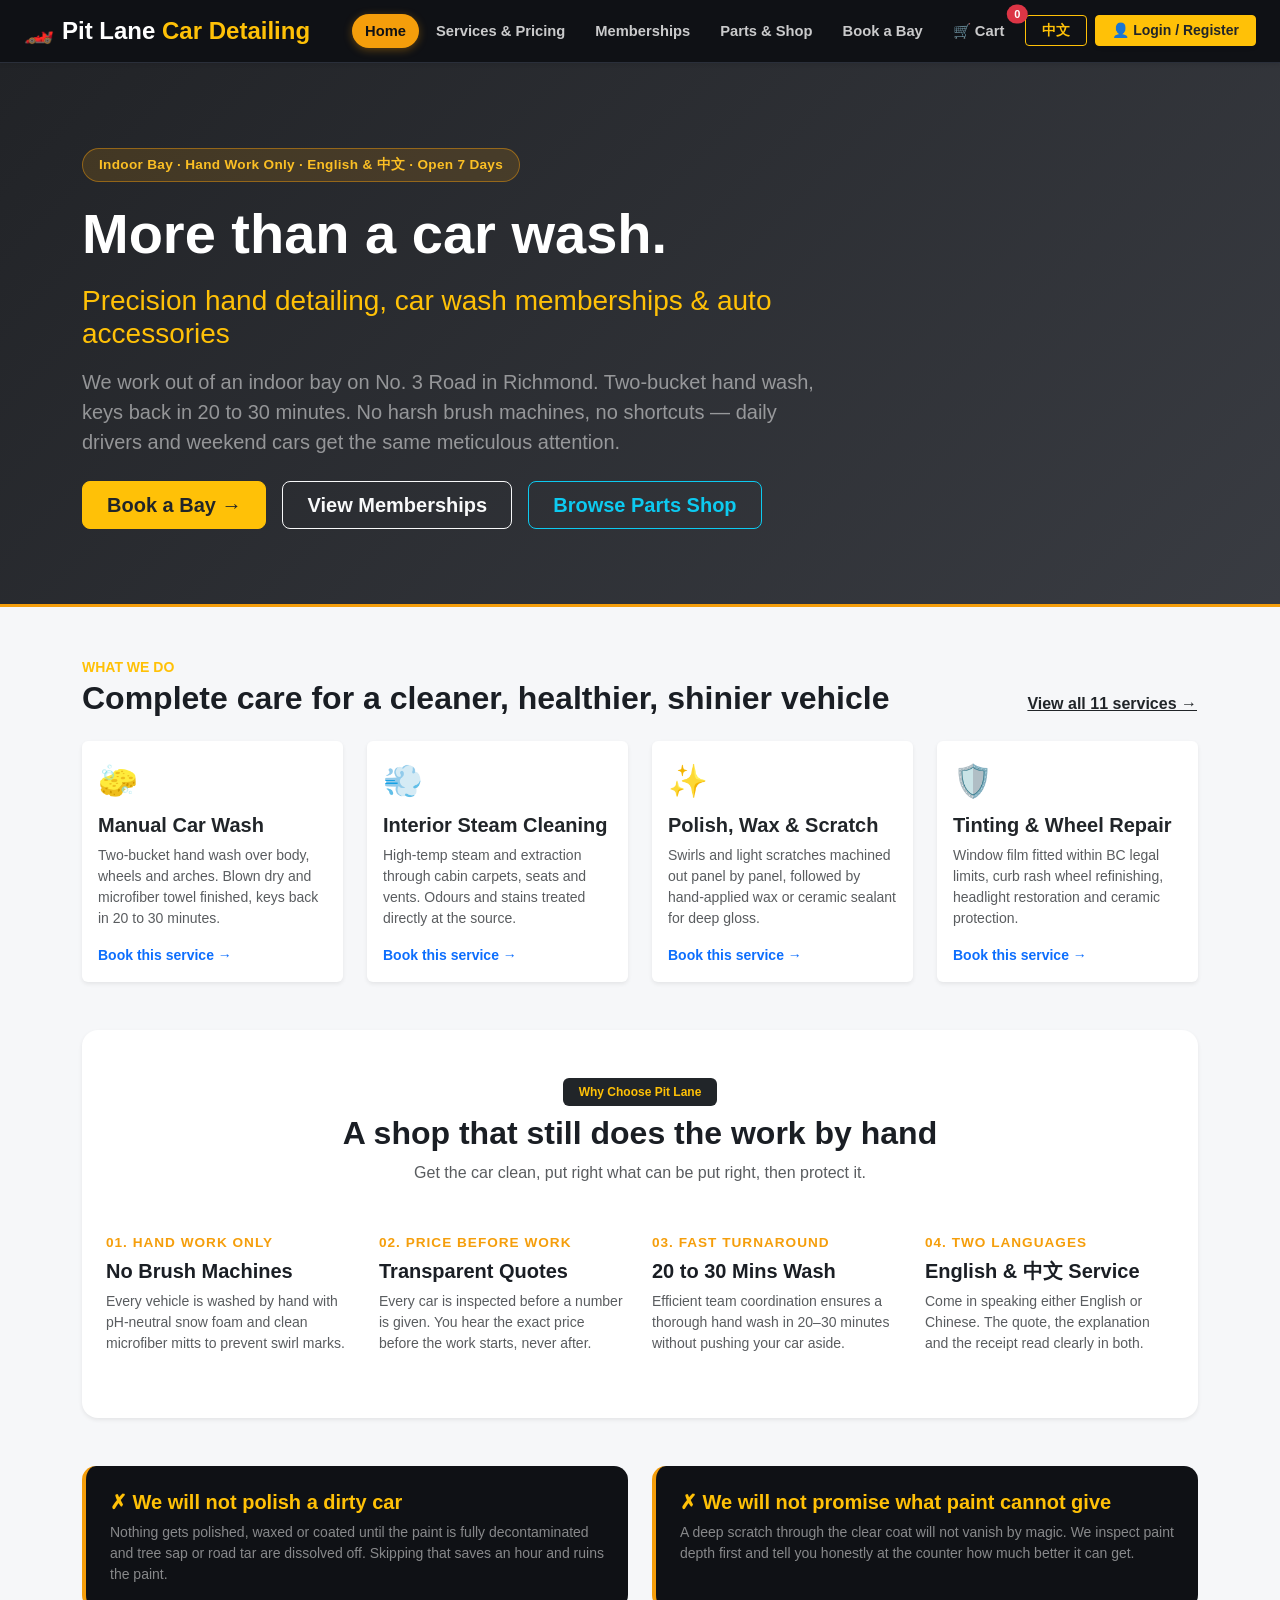
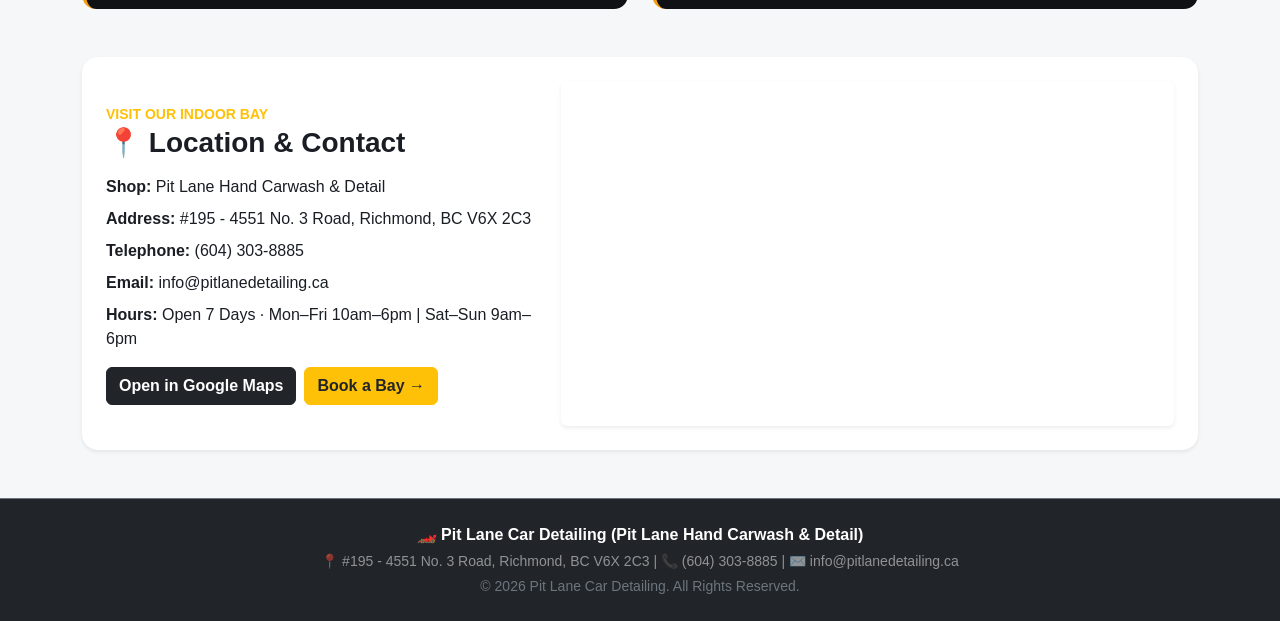
==== commit 051d94bc: "update ui" ====
--- a/index.html
+++ b/index.html
@@ -3,54 +3,114 @@
 <head>
     <meta charset="UTF-8">
     <meta name="viewport" content="width=device-width, initial-scale=1.0">
-    <title>King's Auto Spa Ltd</title>
+    <title>Pit Lane Car Detailing | Premium Hand Car Wash & Auto Detailing, Richmond BC</title>
     <link href="https://cdn.jsdelivr.net/npm/bootstrap@5.3.0/dist/css/bootstrap.min.css" rel="stylesheet">
     <style>
+        :root {
+            --pl-dark: #0f1115;
+            --pl-card-dark: #181b22;
+            --pl-gold: #f59e0b;
+            --pl-gold-hover: #d97706;
+            --pl-border: #2a2f3a;
+        }
+        body {
+            background-color: #f6f7f9;
+            color: #1a1e24;
+            font-family: -apple-system, BlinkMacSystemFont, "Segoe UI", Roboto, "Helvetica Neue", Arial, sans-serif;
+        }
+        /* 顶部导航栏：黑金高定质感，紧凑不折行 */
+        .navbar-custom {
+            background-color: var(--pl-dark);
+            border-bottom: 1px solid var(--pl-border);
+        }
         .nav-link-custom {
-            font-size: 0.95rem;
+            font-size: 0.92rem;
             font-weight: 600;
-            padding: 6px 14px !important;
+            padding: 6px 13px !important;
             border-radius: 20px;
             transition: all 0.2s ease;
-            color: rgba(255, 255, 255, 0.8) !important;
+            color: rgba(255, 255, 255, 0.78) !important;
             text-decoration: none;
             white-space: nowrap;
             display: inline-block;
         }
         .nav-link-custom:hover {
             color: #ffffff !important;
-            background-color: rgba(255, 255, 255, 0.15);
+            background-color: rgba(255, 255, 255, 0.1);
         }
         .nav-link-custom.nav-active {
-            color: #0d6efd !important;
-            background-color: #ffffff !important;
-            box-shadow: 0 2px 6px rgba(0, 0, 0, 0.15);
-        }
-        .carousel-item { height: 380px; background-color: #1a1e21; }
-        .carousel-item .carousel-caption { top: 50%; transform: translateY(-50%); bottom: initial; }
-        .gallery-img { height: 220px; object-fit: cover; width: 100%; border-radius: 8px; }
+            color: var(--pl-dark) !important;
+            background-color: var(--pl-gold) !important;
+            box-shadow: 0 2px 8px rgba(245, 158, 11, 0.35);
+        }
+        /* Hero 横幅区 (仿 kingsautospabc.com 风格) */
+        .hero-section {
+            background: linear-gradient(135deg, rgba(15,17,21,0.92) 0%, rgba(24,27,34,0.85) 100%),
+            url('https://images.unsplash.com/photo-1607860108855-64acf2078ed9?auto=format&fit=crop&w=1600&q=80') center/cover no-repeat;
+            color: #ffffff;
+            padding: 85px 0 75px;
+            border-bottom: 3px solid var(--pl-gold);
+        }
+        .hero-pill {
+            display: inline-block;
+            background: rgba(245, 158, 11, 0.15);
+            border: 1px solid rgba(245, 158, 11, 0.45);
+            color: #fbbf24;
+            padding: 6px 16px;
+            border-radius: 30px;
+            font-size: 0.85rem;
+            font-weight: 600;
+            letter-spacing: 0.3px;
+            margin-bottom: 18px;
+        }
+        .craft-number {
+            font-size: 0.85rem;
+            font-weight: 800;
+            color: var(--pl-gold);
+            letter-spacing: 1px;
+            display: block;
+            margin-bottom: 6px;
+        }
+        .service-row-item {
+            background: #ffffff;
+            border: 1px solid #e5e7eb;
+            border-radius: 10px;
+            padding: 18px 20px;
+            transition: all 0.2s ease;
+        }
+        .service-row-item:hover {
+            border-color: var(--pl-gold);
+            transform: translateY(-2px);
+            box-shadow: 0 6px 16px rgba(0,0,0,0.06);
+        }
+        .membership-card {
+            border-radius: 14px;
+            transition: transform 0.25s ease;
+        }
+        .membership-card:hover {
+            transform: translateY(-5px);
+        }
+        .dont-do-card {
+            background-color: var(--pl-dark);
+            color: #ffffff;
+            border-radius: 14px;
+            border-left: 4px solid var(--pl-gold);
+        }
         .page-section { display: none; }
         .active-section { display: block; }
         .time-badge-label { font-size: 0.8rem; color: #6c757d; font-weight: 600; margin-bottom: 2px; display: block; }
-        .prod-card-img { height: 180px; object-fit: cover; width: 100%; }
+        .prod-card-img { height: 185px; object-fit: cover; width: 100%; }
         .receipt-card { border: 2px dashed #0d6efd; background-color: #f8fbff; }
-
-        /* 隐藏谷歌翻译原生的顶部横幅和下拉框 */
-        #google_translate_element { display: none !important; }
-        .goog-te-banner-frame.skiptranslate { display: none !important; }
-        body { top: 0px !important; }
     </style>
 </head>
-<body class="bg-light d-flex flex-column min-vh-100">
-
-<!-- 隐藏的谷歌原生翻译挂载节点 -->
-<div id="google_translate_element"></div>
+<body class="d-flex flex-column min-vh-100">
 
 <!-- 顶部导航栏 -->
-<nav class="navbar navbar-expand-lg navbar-dark bg-dark sticky-top shadow-sm py-2">
+<nav class="navbar navbar-expand-lg navbar-dark navbar-custom sticky-top shadow-sm py-2">
     <div class="container-fluid px-lg-4">
-        <a class="navbar-brand fw-bold fs-4 d-flex align-items-center" href="javascript:void(0)" onclick="showPage('home')">
-            <span class="me-2">🚗</span> <span>King's Auto Spa Ltd</span>
+        <a class="navbar-brand fw-bold fs-4 d-flex align-items-center text-white" href="javascript:void(0)" onclick="showPage('home')">
+            <span class="me-2">🏎️</span>
+            <span>Pit Lane <span class="text-warning">Car Detailing</span></span>
         </a>
         <button class="navbar-toggler" type="button" data-bs-toggle="collapse" data-bs-target="#navbarNav">
             <span class="navbar-toggler-icon"></span>
@@ -61,10 +121,16 @@
                     <a class="nav-link-custom nav-active" id="nav-btn-home" href="javascript:void(0)" onclick="showPage('home')">Home</a>
                 </li>
                 <li class="nav-item">
-                    <a class="nav-link-custom" id="nav-btn-services" href="javascript:void(0)" onclick="showPage('services')">Wash & Booking</a>
+                    <a class="nav-link-custom" id="nav-btn-services" href="javascript:void(0)" onclick="showPage('services')">Services & Pricing</a>
+                </li>
+                <li class="nav-item">
+                    <a class="nav-link-custom" id="nav-btn-membership" href="javascript:void(0)" onclick="showPage('membership')">Memberships</a>
                 </li>
                 <li class="nav-item">
                     <a class="nav-link-custom" id="nav-btn-shop" href="javascript:void(0)" onclick="showPage('shop')">Parts & Shop</a>
+                </li>
+                <li class="nav-item">
+                    <a class="nav-link-custom" id="nav-btn-booking" href="javascript:void(0)" onclick="showPage('booking')">Book a Bay</a>
                 </li>
                 <li class="nav-item">
                     <a class="nav-link-custom position-relative" id="nav-btn-cart" href="javascript:void(0)" onclick="showPage('cart')">
@@ -72,16 +138,14 @@
                         <span class="position-absolute top-0 start-100 translate-middle badge rounded-pill bg-danger" id="cartCountBadge">0</span>
                     </a>
                 </li>
-                <!-- 全站自动中英翻译按钮 (不翻译自身标签) -->
                 <li class="nav-item ms-lg-1 notranslate">
                     <button class="btn btn-outline-warning btn-sm fw-bold px-3 py-1" onclick="toggleAutoTranslate()" id="langToggleBtn">
-                        中文 (Translate)
+                        中文
                     </button>
                 </li>
-                <!-- 用户状态区 -->
                 <li class="nav-item ms-lg-1 notranslate" id="authNavArea">
-                    <button class="btn btn-primary btn-sm fw-bold px-3 py-1 shadow-sm" data-bs-toggle="modal" data-bs-target="#authModal">
-                        👤 Login / 登录
+                    <button class="btn btn-warning btn-sm fw-bold px-3 py-1 text-dark shadow-sm" data-bs-toggle="modal" data-bs-target="#authModal">
+                        👤 Login / Register
                     </button>
                 </li>
             </ul>
@@ -89,75 +153,145 @@
     </div>
 </nav>
 
-<!-- 1. 主页面 -->
+<!-- ==================== 1. 首页 (HOME PAGE - 融合 kingsautospabc.com 风格) ==================== -->
 <div id="page-home" class="page-section active-section">
-    <div id="heroCarousel" class="carousel slide" data-bs-ride="carousel">
-        <div class="carousel-indicators">
-            <button type="button" data-bs-target="#heroCarousel" data-bs-slide-to="0" class="active"></button>
-            <button type="button" data-bs-target="#heroCarousel" data-bs-slide-to="1"></button>
+    <!-- Hero Banner -->
+    <section class="hero-section">
+        <div class="container">
+            <div class="row align-items-center">
+                <div class="col-lg-8">
+                    <div class="hero-pill">
+                        <span>Indoor Bay · Hand Work Only · English & 中文 · Open 7 Days</span>
+                    </div>
+                    <h1 class="display-4 fw-bold mb-3">More than a car wash.</h1>
+                    <h3 class="fw-normal text-warning mb-3">Precision hand detailing, car wash memberships & auto accessories</h3>
+                    <p class="lead text-white-50 mb-4">
+                        We work out of an indoor bay on No. 3 Road in Richmond. Two-bucket hand wash, keys back in 20 to 30 minutes. No harsh brush machines, no shortcuts — daily drivers and weekend cars get the same meticulous attention.
+                    </p>
+                    <div class="d-flex flex-wrap gap-3">
+                        <button class="btn btn-warning btn-lg fw-bold text-dark px-4" onclick="showPage('booking')">Book a Bay →</button>
+                        <button class="btn btn-outline-light btn-lg fw-bold px-4" onclick="showPage('membership')">View Memberships</button>
+                        <button class="btn btn-outline-info btn-lg fw-bold px-4" onclick="showPage('shop')">Browse Parts Shop</button>
+                    </div>
+                </div>
+            </div>
         </div>
-        <div class="carousel-inner">
-            <div class="carousel-item active bg-primary bg-gradient text-white">
-                <div class="carousel-caption">
-                    <span class="badge bg-warning text-dark fs-6 mb-2">Monthly Special</span>
-                    <h1 class="display-5 fw-bold">20% OFF Ceramic Coating & Detailing</h1>
-                    <p class="lead">Premium German-imported coating for lasting high-gloss paint protection</p>
-                    <button class="btn btn-warning btn-lg fw-bold px-4 mt-2" onclick="showPage('services')">Book Service Now</button>
-                </div>
-            </div>
-            <div class="carousel-item bg-dark text-white">
-                <div class="carousel-caption">
-                    <h1 class="display-5 fw-bold">10 Years of Premium Auto Care</h1>
-                    <p class="lead">Certified master detailers dedicated to hand-wash precision and detail excellence</p>
-                    <button class="btn btn-primary btn-lg fw-bold px-4 mt-2" onclick="showPage('services')">Book Service Now</button>
-                </div>
-            </div>
-        </div>
-        <button class="carousel-control-prev" type="button" data-bs-target="#heroCarousel" data-bs-slide="prev"><span class="carousel-control-prev-icon"></span></button>
-        <button class="carousel-control-next" type="button" data-bs-target="#heroCarousel" data-bs-slide="next"><span class="carousel-control-next-icon"></span></button>
-    </div>
+    </section>
 
     <div class="container my-5">
+        <!-- 四大主打核心项目 (Complete care for a cleaner, healthier, shinier vehicle) -->
         <section class="mb-5">
-            <div class="text-center mb-4">
-                <h2 class="fw-bold">Facility & Working Environment</h2>
-                <p class="text-muted">Dust-free workshop, high-grade tools, and comfortable customer lounge</p>
+            <div class="d-flex justify-content-between align-items-end mb-4 flex-wrap gap-2">
+                <div>
+                    <span class="text-warning fw-bold text-uppercase small">What We Do</span>
+                    <h2 class="fw-bold mb-0">Complete care for a cleaner, healthier, shinier vehicle</h2>
+                </div>
+                <button class="btn btn-link text-dark fw-bold p-0" onclick="showPage('services')">View all 11 services →</button>
             </div>
             <div class="row g-4">
-                <div class="col-md-4 col-sm-6">
-                    <div class="card border-0 shadow-sm overflow-hidden">
-                        <img src="https://images.unsplash.com/photo-1520340356584-f9917d1eea6f?auto=format&fit=crop&w=600&q=80" class="gallery-img">
-                        <div class="card-body p-2 text-center text-muted small">High-Pressure Rinse & Detailing Bay</div>
-                    </div>
-                </div>
-                <div class="col-md-4 col-sm-6">
-                    <div class="card border-0 shadow-sm overflow-hidden">
-                        <img src="https://images.unsplash.com/photo-1607860108855-64acf2078ed9?auto=format&fit=crop&w=600&q=80" class="gallery-img">
-                        <div class="card-body p-2 text-center text-muted small">Precision Multi-Stage Paint Polishing Bay</div>
-                    </div>
-                </div>
-                <div class="col-md-4 col-sm-6">
-                    <div class="card border-0 shadow-sm overflow-hidden">
-                        <img src="https://images.unsplash.com/photo-1552930294-6b595f4c2974?auto=format&fit=crop&w=600&q=80" class="gallery-img">
-                        <div class="card-body p-2 text-center text-muted small">VIP Customer Waiting Lounge</div>
+                <div class="col-md-3 col-sm-6">
+                    <div class="card h-100 border-0 shadow-sm p-3">
+                        <div class="fs-2 mb-2">🧽</div>
+                        <h5 class="fw-bold">Manual Car Wash</h5>
+                        <p class="text-muted small flex-grow-1">Two-bucket hand wash over body, wheels and arches. Blown dry and microfiber towel finished, keys back in 20 to 30 minutes.</p>
+                        <a href="javascript:void(0)" class="fw-bold text-primary text-decoration-none small" onclick="quickBookService('Manual Car Wash ($35)')">Book this service →</a>
+                    </div>
+                </div>
+                <div class="col-md-3 col-sm-6">
+                    <div class="card h-100 border-0 shadow-sm p-3">
+                        <div class="fs-2 mb-2">💨</div>
+                        <h5 class="fw-bold">Interior Steam Cleaning</h5>
+                        <p class="text-muted small flex-grow-1">High-temp steam and extraction through cabin carpets, seats and vents. Odours and stains treated directly at the source.</p>
+                        <a href="javascript:void(0)" class="fw-bold text-primary text-decoration-none small" onclick="quickBookService('Interior Steam Shampoo ($150)')">Book this service →</a>
+                    </div>
+                </div>
+                <div class="col-md-3 col-sm-6">
+                    <div class="card h-100 border-0 shadow-sm p-3">
+                        <div class="fs-2 mb-2">✨</div>
+                        <h5 class="fw-bold">Polish, Wax & Scratch</h5>
+                        <p class="text-muted small flex-grow-1">Swirls and light scratches machined out panel by panel, followed by hand-applied wax or ceramic sealant for deep gloss.</p>
+                        <a href="javascript:void(0)" class="fw-bold text-primary text-decoration-none small" onclick="quickBookService('Polish & Wax ($160)')">Book this service →</a>
+                    </div>
+                </div>
+                <div class="col-md-3 col-sm-6">
+                    <div class="card h-100 border-0 shadow-sm p-3">
+                        <div class="fs-2 mb-2">🛡️</div>
+                        <h5 class="fw-bold">Tinting & Wheel Repair</h5>
+                        <p class="text-muted small flex-grow-1">Window film fitted within BC legal limits, curb rash wheel refinishing, headlight restoration and ceramic protection.</p>
+                        <a href="javascript:void(0)" class="fw-bold text-primary text-decoration-none small" onclick="quickBookService('Ceramic Coating & Protection ($299)')">Book this service →</a>
                     </div>
                 </div>
             </div>
         </section>
 
-        <section class="p-4 bg-white rounded shadow-sm mb-5">
+        <!-- 为什么选择我们：01-04 匠心标准 (Driven by craft. Built on trust.) -->
+        <section class="py-5 px-4 bg-white rounded-4 shadow-sm mb-5">
+            <div class="text-center mb-5">
+                <span class="badge bg-dark text-warning px-3 py-2 mb-2">Why Choose Pit Lane</span>
+                <h2 class="fw-bold">A shop that still does the work by hand</h2>
+                <p class="text-muted">Get the car clean, put right what can be put right, then protect it.</p>
+            </div>
+            <div class="row g-4">
+                <div class="col-md-3 col-sm-6">
+                    <span class="craft-number">01. HAND WORK ONLY</span>
+                    <h5 class="fw-bold">No Brush Machines</h5>
+                    <p class="text-muted small">Every vehicle is washed by hand with pH-neutral snow foam and clean microfiber mitts to prevent swirl marks.</p>
+                </div>
+                <div class="col-md-3 col-sm-6">
+                    <span class="craft-number">02. PRICE BEFORE WORK</span>
+                    <h5 class="fw-bold">Transparent Quotes</h5>
+                    <p class="text-muted small">Every car is inspected before a number is given. You hear the exact price before the work starts, never after.</p>
+                </div>
+                <div class="col-md-3 col-sm-6">
+                    <span class="craft-number">03. FAST TURNAROUND</span>
+                    <h5 class="fw-bold">20 to 30 Mins Wash</h5>
+                    <p class="text-muted small">Efficient team coordination ensures a thorough hand wash in 20–30 minutes without pushing your car aside.</p>
+                </div>
+                <div class="col-md-3 col-sm-6">
+                    <span class="craft-number">04. TWO LANGUAGES</span>
+                    <h5 class="fw-bold">English & 中文 Service</h5>
+                    <p class="text-muted small">Come in speaking either English or Chinese. The quote, the explanation and the receipt read clearly in both.</p>
+                </div>
+            </div>
+        </section>
+
+        <!-- 四不原则 (Four things we will not do - 复刻 kingsautospabc.com 经典板块) -->
+        <section class="mb-5">
+            <div class="row g-4 align-items-stretch">
+                <div class="col-md-6">
+                    <div class="dont-do-card p-4 h-100">
+                        <h5 class="fw-bold text-warning mb-2">✗ We will not polish a dirty car</h5>
+                        <p class="text-white-50 small mb-0">Nothing gets polished, waxed or coated until the paint is fully decontaminated and tree sap or road tar are dissolved off. Skipping that saves an hour and ruins the paint.</p>
+                    </div>
+                </div>
+                <div class="col-md-6">
+                    <div class="dont-do-card p-4 h-100">
+                        <h5 class="fw-bold text-warning mb-2">✗ We will not promise what paint cannot give</h5>
+                        <p class="text-white-50 small mb-0">A deep scratch through the clear coat will not vanish by magic. We inspect paint depth first and tell you honestly at the counter how much better it can get.</p>
+                    </div>
+                </div>
+            </div>
+        </section>
+
+        <!-- 门店地址与 Google Map (Pit Lane Car Detailing: 4551 No. 3 Rd #195) -->
+        <section class="p-4 bg-white rounded-4 shadow-sm">
             <div class="row align-items-center g-4">
                 <div class="col-lg-5">
-                    <h3 class="fw-bold mb-3">📍 Location & Business Hours</h3>
-                    <p class="mb-2"><strong>Address:</strong> 4451 Number 3 Rd #220, Richmond, BC V6X 2C3</p>
-                    <p class="mb-2"><strong>Phone:</strong> 604-555-0199</p>
-                    <p class="mb-2"><strong>Email:</strong> contact@kingsautospa.ca</p>
-                    <p class="mb-3"><strong>Hours:</strong> Mon - Sun: 9:00 AM - 6:30 PM</p>
-                    <a href="https://maps.google.com/?q=4451+Number+3+Rd+%23220,+Richmond,+BC+V6X+2C3" target="_blank" class="btn btn-primary fw-bold">Open in Google Maps</a>
+                    <span class="text-warning fw-bold small text-uppercase">Visit Our Indoor Bay</span>
+                    <h3 class="fw-bold mb-3">📍 Location & Contact</h3>
+                    <p class="mb-2"><strong>Shop:</strong> Pit Lane Hand Carwash & Detail</p>
+                    <p class="mb-2"><strong>Address:</strong> #195 - 4551 No. 3 Road, Richmond, BC V6X 2C3</p>
+                    <p class="mb-2"><strong>Telephone:</strong> (604) 303-8885</p>
+                    <p class="mb-2"><strong>Email:</strong> info@pitlanedetailing.ca</p>
+                    <p class="mb-3"><strong>Hours:</strong> Open 7 Days · Mon–Fri 10am–6pm | Sat–Sun 9am–6pm</p>
+                    <div class="d-flex gap-2">
+                        <a href="https://maps.google.com/?q=4551+Number+3+Rd+%23195,+Richmond,+BC+V6X+2C3" target="_blank" class="btn btn-dark fw-bold">Open in Google Maps</a>
+                        <button class="btn btn-warning fw-bold text-dark" onclick="showPage('booking')">Book a Bay →</button>
+                    </div>
                 </div>
                 <div class="col-lg-7">
                     <div class="ratio ratio-16x9 rounded overflow-hidden shadow-sm">
-                        <iframe src="https://maps.google.com/maps?q=4451+Number+3+Rd+%23220,+Richmond,+BC+V6X+2C3&t=&z=15&ie=UTF8&iwloc=&output=embed" style="border:0;" allowfullscreen="" loading="lazy"></iframe>
+                        <iframe src="https://maps.google.com/maps?q=4551+Number+3+Rd+%23195,+Richmond,+BC+V6X+2C3&t=&z=15&ie=UTF8&iwloc=&output=embed" style="border:0;" allowfullscreen="" loading="lazy"></iframe>
                     </div>
                 </div>
             </div>
@@ -165,73 +299,226 @@
     </div>
 </div>
 
-<!-- 2. 洗车服务与预约页面 -->
+<!-- ==================== 2. 完整服务与报价页面 (SERVICES PAGE - 复刻 11 项全清单) ==================== -->
 <div id="page-services" class="page-section">
     <div class="container my-5">
         <div class="text-center mb-5">
-            <h1 class="fw-bold">Car Wash Packages & Pricing</h1>
-            <p class="text-muted">Transparent pricing — choose the best care for your vehicle</p>
+            <span class="badge bg-warning text-dark px-3 py-1 mb-2">Hand Work Only</span>
+            <h1 class="fw-bold">The Full List of Detailing Services</h1>
+            <p class="text-muted">Book one service on its own or combine several in a single visit</p>
         </div>
 
+        <div class="row g-3 mb-5">
+            <!-- 1 -->
+            <div class="col-md-6">
+                <div class="service-row-item d-flex justify-content-between align-items-center">
+                    <div>
+                        <h5 class="fw-bold mb-1">Manual Car Wash <span class="text-muted fs-6">手洗全车</span></h5>
+                        <p class="text-muted small mb-1">Two-bucket hand wash over body, wheels and arches, blown dry and towel finished, glass in and out.</p>
+                        <span class="badge bg-light text-secondary border">⏱️ 20 to 30 mins</span>
+                        <span class="badge bg-primary ms-1">From $35</span>
+                    </div>
+                    <button class="btn btn-outline-dark btn-sm fw-bold ms-3 text-nowrap" onclick="quickBookService('Manual Car Wash ($35)')">Select →</button>
+                </div>
+            </div>
+            <!-- 2 -->
+            <div class="col-md-6">
+                <div class="service-row-item d-flex justify-content-between align-items-center">
+                    <div>
+                        <h5 class="fw-bold mb-1">Full Interior & Exterior Detail <span class="text-muted fs-6">内外全车精洗</span></h5>
+                        <p class="text-muted small mb-1">Complete exterior hand wash plus deep cabin vacuum, mat wash, console sanitization and leather care.</p>
+                        <span class="badge bg-light text-secondary border">⏱️ 1.5 to 2.5 hrs</span>
+                        <span class="badge bg-primary ms-1">From $89</span>
+                    </div>
+                    <button class="btn btn-outline-dark btn-sm fw-bold ms-3 text-nowrap" onclick="quickBookService('Full Interior & Exterior Detail ($89)')">Select →</button>
+                </div>
+            </div>
+            <!-- 3 -->
+            <div class="col-md-6">
+                <div class="service-row-item d-flex justify-content-between align-items-center">
+                    <div>
+                        <h5 class="fw-bold mb-1">Interior Steam Shampoo <span class="text-muted fs-6">内部蒸汽清洗</span></h5>
+                        <p class="text-muted small mb-1">Steam and extraction through carpets, seats, mats and headliner, vents by hand, odours treated at source.</p>
+                        <span class="badge bg-light text-secondary border">⏱️ 3 to 5 hrs</span>
+                        <span class="badge bg-primary ms-1">From $150</span>
+                    </div>
+                    <button class="btn btn-outline-dark btn-sm fw-bold ms-3 text-nowrap" onclick="quickBookService('Interior Steam Shampoo ($150)')">Select →</button>
+                </div>
+            </div>
+            <!-- 4 -->
+            <div class="col-md-6">
+                <div class="service-row-item d-flex justify-content-between align-items-center">
+                    <div>
+                        <h5 class="fw-bold mb-1">Polish & Wax <span class="text-muted fs-6">抛光打蜡</span></h5>
+                        <p class="text-muted small mb-1">Machine polish for deep gloss restoration, followed by hand-applied carnauba/ceramic wax protection.</p>
+                        <span class="badge bg-light text-secondary border">⏱️ 3 to 6 hrs</span>
+                        <span class="badge bg-primary ms-1">From $160</span>
+                    </div>
+                    <button class="btn btn-outline-dark btn-sm fw-bold ms-3 text-nowrap" onclick="quickBookService('Polish & Wax ($160)')">Select →</button>
+                </div>
+            </div>
+            <!-- 5 -->
+            <div class="col-md-6">
+                <div class="service-row-item d-flex justify-content-between align-items-center">
+                    <div>
+                        <h5 class="fw-bold mb-1">Scratch Removal <span class="text-muted fs-6">去花痕与太阳纹</span></h5>
+                        <p class="text-muted small mb-1">Light scratches, swirls and wash marks machined out panel by panel, paint depth checked first.</p>
+                        <span class="badge bg-light text-secondary border">⏱️ Half day to 2 days</span>
+                        <span class="badge bg-primary ms-1">From $180</span>
+                    </div>
+                    <button class="btn btn-outline-dark btn-sm fw-bold ms-3 text-nowrap" onclick="quickBookService('Scratch Removal ($180)')">Select →</button>
+                </div>
+            </div>
+            <!-- 6 -->
+            <div class="col-md-6">
+                <div class="service-row-item d-flex justify-content-between align-items-center">
+                    <div>
+                        <h5 class="fw-bold mb-1">Tree Sap & Tar Cleaning <span class="text-muted fs-6">清理树胶、柏油</span></h5>
+                        <p class="text-muted small mb-1">Sap, road tar and industrial overspray dissolved and lifted off paint and glass, never scrubbed in.</p>
+                        <span class="badge bg-light text-secondary border">⏱️ 1 to 3 hrs</span>
+                        <span class="badge bg-primary ms-1">From $75</span>
+                    </div>
+                    <button class="btn btn-outline-dark btn-sm fw-bold ms-3 text-nowrap" onclick="quickBookService('Tree Sap & Tar Cleaning ($75)')">Select →</button>
+                </div>
+            </div>
+            <!-- 7 -->
+            <div class="col-md-6">
+                <div class="service-row-item d-flex justify-content-between align-items-center">
+                    <div>
+                        <h5 class="fw-bold mb-1">Headlight Restoration <span class="text-muted fs-6">大灯翻新</span></h5>
+                        <p class="text-muted small mb-1">Yellowed, hazy lenses wet-sanded back, machine polished and UV-sealed so light gets out at night.</p>
+                        <span class="badge bg-light text-secondary border">⏱️ 1 to 2 hrs</span>
+                        <span class="badge bg-primary ms-1">From $65</span>
+                    </div>
+                    <button class="btn btn-outline-dark btn-sm fw-bold ms-3 text-nowrap" onclick="quickBookService('Headlight Restoration ($65)')">Select →</button>
+                </div>
+            </div>
+            <!-- 8 -->
+            <div class="col-md-6">
+                <div class="service-row-item d-flex justify-content-between align-items-center">
+                    <div>
+                        <h5 class="fw-bold mb-1">Engine Bay Cleaning <span class="text-muted fs-6">发动机舱清洁</span></h5>
+                        <p class="text-muted small mb-1">Engine bay safely degreased and plastics dressed, with sensitive electronics covered before spraying.</p>
+                        <span class="badge bg-light text-secondary border">⏱️ 1 to 2 hrs</span>
+                        <span class="badge bg-primary ms-1">From $60</span>
+                    </div>
+                    <button class="btn btn-outline-dark btn-sm fw-bold ms-3 text-nowrap" onclick="quickBookService('Engine Bay Cleaning ($60)')">Select →</button>
+                </div>
+            </div>
+            <!-- 9 -->
+            <div class="col-md-6">
+                <div class="service-row-item d-flex justify-content-between align-items-center">
+                    <div>
+                        <h5 class="fw-bold mb-1">Wheel Repair & Refinishing <span class="text-muted fs-6">轮圈修复</span></h5>
+                        <p class="text-muted small mb-1">Curb rash repaired, primed and refinished so the alloy wheel matches the rest of the set.</p>
+                        <span class="badge bg-light text-secondary border">⏱️ 1 to 2 days</span>
+                        <span class="badge bg-primary ms-1">From $120 / wheel</span>
+                    </div>
+                    <button class="btn btn-outline-dark btn-sm fw-bold ms-3 text-nowrap" onclick="quickBookService('Wheel Repair ($120)')">Select →</button>
+                </div>
+            </div>
+            <!-- 10 -->
+            <div class="col-md-6">
+                <div class="service-row-item d-flex justify-content-between align-items-center">
+                    <div>
+                        <h5 class="fw-bold mb-1">Ceramic Coating & Tinting <span class="text-muted fs-6">纳米镀晶与贴膜</span></h5>
+                        <p class="text-muted small mb-1">Multi-year graphene/ceramic paint protection or heat-rejecting window tint within BC legal limits.</p>
+                        <span class="badge bg-light text-secondary border">⏱️ Half day to 1 day</span>
+                        <span class="badge bg-primary ms-1">From $299</span>
+                    </div>
+                    <button class="btn btn-outline-dark btn-sm fw-bold ms-3 text-nowrap" onclick="quickBookService('Ceramic Coating & Protection ($299)')">Select →</button>
+                </div>
+            </div>
+        </div>
+    </div>
+</div>
+
+<!-- ==================== 3. 月度会员套餐页 (MEMBERSHIP PAGE - 复刻 kingsautospabc.com) ==================== -->
+<div id="page-membership" class="page-section">
+    <div class="container my-5">
+        <div class="text-center mb-5">
+            <span class="badge bg-warning text-dark px-3 py-1 mb-2">Wash More. Save More.</span>
+            <h1 class="fw-bold">Car Wash Membership Plans</h1>
+            <p class="text-muted">Flexible monthly upkeep plans for every driver — keep your car spotless all month long</p>
+        </div>
+
         <div class="row g-4 mb-5">
+            <!-- Basic Plan -->
             <div class="col-md-4">
-                <div class="card h-100 shadow-sm border-0">
-                    <div class="card-header bg-white text-center py-3">
-                        <h4 class="fw-bold mb-0">Exterior Express Wash</h4>
-                    </div>
-                    <div class="card-body text-center d-flex flex-column">
-                        <h2 class="text-primary fw-bold mb-3">$29.99</h2>
-                        <ul class="list-unstyled text-secondary text-start mb-4 flex-grow-1">
-                            <li>✓ pH-neutral foam pre-soak</li>
-                            <li>✓ High-pressure undercarriage rinse</li>
-                            <li>✓ Wheel cleaning & tire shine</li>
-                            <li>✓ Microfiber streak-free dry</li>
+                <div class="card h-100 shadow-sm border-0 membership-card p-3">
+                    <div class="card-body d-flex flex-column text-center">
+                        <h4 class="fw-bold">Basic Membership</h4>
+                        <p class="text-muted small">Essential Routine Care</p>
+                        <h2 class="fw-bold my-3">$29 <span class="fs-6 text-muted fw-normal">/ month</span></h2>
+                        <ul class="list-unstyled text-start text-secondary mb-4 flex-grow-1 lh-lg">
+                            <li>✓ 4 exterior hand washes per month</li>
+                            <li>✓ Standard microfiber dry & tire shine</li>
+                            <li>✓ Member-only pricing on detailing</li>
+                            <li>✓ Cancel anytime, no long-term lock</li>
                         </ul>
-                        <a href="#booking-form-anchor" class="btn btn-outline-primary fw-bold" onclick="selectPackage('Exterior Express Wash ($29.99)')">Select Package</a>
-                    </div>
-                </div>
-            </div>
+                        <button class="btn btn-outline-dark fw-bold w-100 py-2" onclick="quickBookService('Membership: Basic Plan ($29/mo)')">Choose Basic</button>
+                    </div>
+                </div>
+            </div>
+
+            <!-- Premium Plan (Most Popular) -->
             <div class="col-md-4">
-                <div class="card h-100 shadow-sm border-primary">
-                    <div class="card-header bg-primary text-white text-center py-3">
-                        <span class="badge bg-warning text-dark mb-1">Most Popular</span>
-                        <h4 class="fw-bold mb-0">Full Interior & Exterior Detail</h4>
-                    </div>
-                    <div class="card-body text-center d-flex flex-column">
-                        <h2 class="text-primary fw-bold mb-3">$89.99</h2>
-                        <ul class="list-unstyled text-secondary text-start mb-4 flex-grow-1">
-                            <li>✓ All Exterior Express items</li>
-                            <li>✓ Deep cabin vacuum & floor mat wash</li>
-                            <li>✓ Interior console sanitation</li>
-                            <li>✓ Leather conditioning treatment</li>
+                <div class="card h-100 shadow border-warning membership-card p-3" style="border-width: 2px;">
+                    <div class="card-body d-flex flex-column text-center">
+                        <div><span class="badge bg-warning text-dark mb-2">MOST POPULAR</span></div>
+                        <h4 class="fw-bold">Premium Membership</h4>
+                        <p class="text-muted small">Frequent Commuter Choice</p>
+                        <h2 class="fw-bold text-primary my-3">$49 <span class="fs-6 text-muted fw-normal">/ month</span></h2>
+                        <ul class="list-unstyled text-start text-secondary mb-4 flex-grow-1 lh-lg">
+                            <li>✓ <strong>Unlimited</strong> exterior hand washes</li>
+                            <li>✓ Monthly interior vacuum & wipe-down</li>
+                            <li>✓ Priority bay booking access</li>
+                            <li>✓ 10% OFF all additional detailing services</li>
+                            <li>✓ Cancel anytime</li>
                         </ul>
-                        <a href="#booking-form-anchor" class="btn btn-primary fw-bold" onclick="selectPackage('Full Interior & Exterior Detail ($89.99)')">Select Package</a>
-                    </div>
-                </div>
-            </div>
+                        <button class="btn btn-warning fw-bold text-dark w-100 py-2" onclick="quickBookService('Membership: Premium Plan ($49/mo)')">Choose Premium</button>
+                    </div>
+                </div>
+            </div>
+
+            <!-- VIP Plan -->
             <div class="col-md-4">
-                <div class="card h-100 shadow-sm border-0">
-                    <div class="card-header bg-white text-center py-3">
-                        <h4 class="fw-bold mb-0">Ceramic Coating Pro</h4>
-                    </div>
-                    <div class="card-body text-center d-flex flex-column">
-                        <h2 class="text-primary fw-bold mb-3">$199.99</h2>
-                        <ul class="list-unstyled text-secondary text-start mb-4 flex-grow-1">
-                            <li>✓ All Full Detail items</li>
-                            <li>✓ Iron deposit & tar decontamination</li>
-                            <li>✓ Professional 3-stage polishing</li>
-                            <li>✓ Dual-layer graphene/ceramic coat</li>
+                <div class="card h-100 shadow-sm border-0 membership-card bg-dark text-white p-3">
+                    <div class="card-body d-flex flex-column text-center">
+                        <div><span class="badge bg-secondary mb-2">ROYAL TREATMENT</span></div>
+                        <h4 class="fw-bold text-warning">VIP All-Access</h4>
+                        <p class="text-white-50 small">Complete Inside & Out Upkeep</p>
+                        <h2 class="fw-bold text-white my-3">$79 <span class="fs-6 text-white-50 fw-normal">/ month</span></h2>
+                        <ul class="list-unstyled text-start text-white-50 mb-4 flex-grow-1 lh-lg">
+                            <li>✓ <strong>Unlimited</strong> washes (exterior & interior)</li>
+                            <li>✓ Top priority bay reservation</li>
+                            <li>✓ 15% OFF all additional services & parts</li>
+                            <li>✓ Quarterly wax / protection boost</li>
+                            <li>✓ Cancel anytime</li>
                         </ul>
-                        <a href="#booking-form-anchor" class="btn btn-outline-primary fw-bold" onclick="selectPackage('Ceramic Coating Pro ($199.99)')">Select Package</a>
+                        <button class="btn btn-outline-warning fw-bold w-100 py-2" onclick="quickBookService('Membership: VIP Plan ($79/mo)')">Choose VIP</button>
                     </div>
                 </div>
             </div>
         </div>
 
-        <!-- 预约表单 -->
-        <div id="booking-form-anchor" class="p-4 p-md-5 bg-white rounded shadow">
-            <h3 class="fw-bold mb-2 text-center">Online Appointment Booking</h3>
-            <p class="text-center text-muted mb-4">No prepayment required. Pay after service. Instant booking sync!</p>
+        <div class="alert alert-light border shadow-sm text-center p-4 rounded-3">
+            <h5 class="fw-bold mb-1">🎟️ The Unlimited Washing Pass (1 Month to 1 Year) is also available!</h5>
+            <p class="text-muted small mb-0">Prices shown are the plan outline and are confirmed at the counter. Call <strong>(604) 303-8885</strong> or book a bay online to activate your pass today.</p>
+        </div>
+    </div>
+</div>
+
+<!-- ==================== 4. 在线预约页面 (BOOK A BAY PAGE) ==================== -->
+<div id="page-booking" class="page-section">
+    <div class="container my-5" style="max-width: 860px;">
+        <div class="p-4 p-md-5 bg-white rounded-4 shadow">
+            <div class="text-center mb-4">
+                <span class="badge bg-warning text-dark mb-2">Book a Bay · Contact</span>
+                <h2 class="fw-bold">Tell Us the Car and the Job</h2>
+                <p class="text-muted">No prepayment required. Quoted and confirmed before work begins. Instant confirmation email sent upon booking!</p>
+            </div>
+
             <form onsubmit="handleBookingSubmit(event)">
                 <div class="row g-3">
                     <div class="col-md-6">
@@ -240,7 +527,7 @@
                     </div>
                     <div class="col-md-6">
                         <label class="form-label fw-bold">Phone Number *</label>
-                        <input type="tel" class="form-control" id="custPhone" placeholder="e.g. 604-555-0199" required>
+                        <input type="tel" class="form-control" id="custPhone" placeholder="e.g. 604-303-8885" required>
                     </div>
                     <div class="col-md-6">
                         <label class="form-label fw-bold">Email (For Confirmation) *</label>
@@ -248,20 +535,31 @@
                     </div>
                     <div class="col-md-3">
                         <label class="form-label fw-bold">Vehicle Model *</label>
-                        <input type="text" class="form-control" id="custCarModel" placeholder="e.g. Tesla Model 3" required>
+                        <input type="text" class="form-control" id="custCarModel" placeholder="e.g. Porsche Macan" required>
                     </div>
                     <div class="col-md-3">
                         <label class="form-label fw-bold">License Plate *</label>
-                        <input type="text" class="form-control" id="custPlate" placeholder="e.g. BC-AB123C" required>
+                        <input type="text" class="form-control" id="custPlate" placeholder="e.g. BC-PL888" required>
                     </div>
                     <div class="col-md-6">
-                        <label class="form-label fw-bold">Select Package *</label>
+                        <label class="form-label fw-bold">What Needs Doing (Select Service / Plan) *</label>
                         <select class="form-select" id="servicePackageSelect" required>
-                            <option value="Exterior Express Wash ($29.99)">Exterior Express Wash ($29.99)</option>
-                            <option value="Full Interior & Exterior Detail ($89.99)" selected>Full Interior & Exterior Detail ($89.99)</option>
-                            <option value="Ceramic Coating Pro ($199.99)">Ceramic Coating Pro ($199.99)</option>
+                            <option value="Manual Car Wash ($35)">Manual Car Wash ($35)</option>
+                            <option value="Full Interior & Exterior Detail ($89)" selected>Full Interior & Exterior Detail ($89)</option>
+                            <option value="Interior Steam Shampoo ($150)">Interior Steam Shampoo ($150)</option>
+                            <option value="Polish & Wax ($160)">Polish & Wax ($160)</option>
+                            <option value="Scratch Removal ($180)">Scratch Removal ($180)</option>
+                            <option value="Tree Sap & Tar Cleaning ($75)">Tree Sap & Tar Cleaning ($75)</option>
+                            <option value="Headlight Restoration ($65)">Headlight Restoration ($65)</option>
+                            <option value="Engine Bay Cleaning ($60)">Engine Bay Cleaning ($60)</option>
+                            <option value="Wheel Repair ($120)">Wheel Repair ($120)</option>
+                            <option value="Ceramic Coating & Protection ($299)">Ceramic Coating & Protection ($299)</option>
+                            <option value="Membership: Basic Plan ($29/mo)">Membership: Basic Plan ($29/mo)</option>
+                            <option value="Membership: Premium Plan ($49/mo)">Membership: Premium Plan ($49/mo)</option>
+                            <option value="Membership: VIP Plan ($79/mo)">Membership: VIP Plan ($79/mo)</option>
                         </select>
                     </div>
+
                     <div class="col-md-6">
                         <label class="form-label fw-bold d-flex justify-content-between align-items-center">
                             <span>Appointment Date & Time *</span>
@@ -275,7 +573,7 @@
                             <div class="col-3">
                                 <span class="time-badge-label">⏰ Hour</span>
                                 <select class="form-select" id="bookingHour" required>
-                                    <option value="09">09</option><option value="10">10</option><option value="11">11</option>
+                                    <option value="09">09</option><option value="10" selected>10</option><option value="11">11</option>
                                     <option value="12">12</option><option value="13">13</option><option value="14">14</option>
                                     <option value="15">15</option><option value="16">16</option><option value="17">17</option>
                                 </select>
@@ -288,8 +586,14 @@
                             </div>
                         </div>
                     </div>
+
+                    <div class="col-12">
+                        <label class="form-label fw-bold">Additional Notes (Optional)</label>
+                        <input type="text" class="form-control" id="custNotes" placeholder="Any specific stains, pet hair, or areas needing special attention?">
+                    </div>
+
                     <div class="col-12 text-center mt-4">
-                        <button type="submit" class="btn btn-primary btn-lg px-5 fw-bold">Confirm & Submit Booking</button>
+                        <button type="submit" class="btn btn-warning btn-lg px-5 fw-bold text-dark">Send Booking Request</button>
                     </div>
                 </div>
             </form>
@@ -297,15 +601,16 @@
     </div>
 </div>
 
-<!-- 3. 用品商城页面 -->
+<!-- ==================== 5. 汽车用品商城页面 (PARTS & SHOP PAGE) ==================== -->
 <div id="page-shop" class="page-section">
     <div class="container my-5">
         <div class="d-flex justify-content-between align-items-center mb-4 flex-wrap gap-2">
             <div>
-                <h2 class="fw-bold mb-0">Car Parts & Accessories</h2>
-                <p class="text-muted mb-0">Genuine items in stock — in-store pickup or postal delivery available</p>
-            </div>
-            <button class="btn btn-outline-primary fw-bold" onclick="showPage('cart')">
+                <span class="text-warning fw-bold small text-uppercase">Pit Lane Pro Shop</span>
+                <h2 class="fw-bold mb-0">Car Care Products & Accessories</h2>
+                <p class="text-muted mb-0">Professional-grade detailing supplies & accessories — pickup at #195 - 4551 No. 3 Rd or postal delivery</p>
+            </div>
+            <button class="btn btn-dark fw-bold" onclick="showPage('cart')">
                 🛒 View Cart (<span id="shopCartBadge">0</span>)
             </button>
         </div>
@@ -313,7 +618,7 @@
     </div>
 </div>
 
-<!-- 4. 购物车页面 -->
+<!-- ==================== 6. 购物车页面 (SHOPPING CART) ==================== -->
 <div id="page-cart" class="page-section">
     <div class="container my-5">
         <h2 class="fw-bold mb-4">🛒 Shopping Cart</h2>
@@ -336,13 +641,13 @@
             <button class="btn btn-outline-secondary" onclick="showPage('shop')">← Continue Shopping</button>
             <div class="d-flex align-items-center gap-3">
                 <div class="fs-5">Selected Total: <span class="text-danger fw-bold fs-4" id="cartSelectedTotal">$0.00</span></div>
-                <button class="btn btn-danger btn-lg fw-bold px-4" onclick="proceedToCheckout()">Proceed to Checkout</button>
+                <button class="btn btn-warning btn-lg fw-bold text-dark px-4" onclick="proceedToCheckout()">Proceed to Checkout</button>
             </div>
         </div>
     </div>
 </div>
 
-<!-- 5. 订单确认与支付 -->
+<!-- ==================== 7. 结算与支付页面 (CHECKOUT) ==================== -->
 <div id="page-checkout" class="page-section">
     <div class="container my-5" style="max-width: 800px;">
         <div class="card shadow border-0 p-4">
@@ -357,7 +662,7 @@
                     <h5 class="fw-bold">Fulfillment Method</h5>
                     <div class="form-check form-check-inline">
                         <input class="form-check-input" type="radio" name="deliveryMethod" id="deliverySelf" value="In-Store Pickup" checked onchange="toggleAddressField(false)">
-                        <label class="form-check-label" for="deliverySelf">In-Store Pickup</label>
+                        <label class="form-check-label" for="deliverySelf">In-Store Pickup (#195 - 4551 No. 3 Rd)</label>
                     </div>
                     <div class="form-check form-check-inline">
                         <input class="form-check-input" type="radio" name="deliveryMethod" id="deliveryShip" value="Postal Delivery" onchange="toggleAddressField(true)">
@@ -403,7 +708,7 @@
     </div>
 </div>
 
-<!-- 6. 订单收据页面 -->
+<!-- ==================== 8. 电子收据页面 (RECEIPT) ==================== -->
 <div id="page-receipt" class="page-section">
     <div class="container my-5" style="max-width: 650px;">
         <div class="card receipt-card p-4 shadow-sm text-center">
@@ -420,7 +725,7 @@
     </div>
 </div>
 
-<!-- 7. 我的历史订单页面 -->
+<!-- ==================== 9. 客户历史订单页 (MY ORDERS) ==================== -->
 <div id="page-orders" class="page-section">
     <div class="container my-5">
         <h2 class="fw-bold mb-4">📦 My Orders & Receipts</h2>
@@ -429,14 +734,15 @@
 </div>
 
 <!-- 底部页脚 -->
-<footer class="bg-dark text-white text-center py-4 mt-auto">
-    <div class="container">
-        <p class="mb-1">📍 Address: 4451 Number 3 Rd #220, Richmond, BC V6X 2C3 | Phone: 604-555-0199</p>
-        <p class="mb-0 text-secondary">© 2026 King's Auto Spa Ltd. All Rights Reserved.</p>
+<footer class="bg-dark text-white py-4 mt-auto border-top border-secondary">
+    <div class="container text-center">
+        <p class="fw-bold mb-1">🏎️ Pit Lane Car Detailing (Pit Lane Hand Carwash & Detail)</p>
+        <p class="small text-white-50 mb-1">📍 #195 - 4551 No. 3 Road, Richmond, BC V6X 2C3 | 📞 (604) 303-8885 | ✉️ info@pitlanedetailing.ca</p>
+        <p class="small text-secondary mb-0">© 2026 Pit Lane Car Detailing. All Rights Reserved.</p>
     </div>
 </footer>
 
-<!-- ==================== 登录/注册 模态框 (双语固定显示 notranslate) ==================== -->
+<!-- ==================== 登录/注册/员工申请 模态框 (中英双语固定对照 notranslate) ==================== -->
 <div class="modal fade notranslate" id="authModal" tabindex="-1">
     <div class="modal-dialog modal-dialog-centered">
         <div class="modal-content border-0 shadow">
@@ -450,7 +756,7 @@
                     </li>
                     <li class="nav-item">
                         <button class="nav-link fw-bold px-3 py-1 text-warning border border-warning" data-bs-toggle="pill" data-bs-target="#employee-pane">
-                            👔 Employee Only / 员工注册
+                            👔 Employee Only / 员工通道
                         </button>
                     </li>
                 </ul>
@@ -458,7 +764,7 @@
             </div>
             <div class="modal-body p-4">
                 <div class="tab-content">
-                    <!-- 1. 用户/员工/老板 登录 -->
+                    <!-- 登录 -->
                     <div class="tab-pane fade show active" id="login-pane">
                         <form onsubmit="handleLogin(event)">
                             <div class="mb-3">
@@ -469,11 +775,11 @@
                                 <label class="form-label small fw-bold">Password / 密码</label>
                                 <input type="password" class="form-control" id="loginPassword" placeholder="••••••••" required>
                             </div>
-                            <button type="submit" class="btn btn-primary w-100 fw-bold py-2">Log In / 登录账户</button>
+                            <button type="submit" class="btn btn-dark w-100 fw-bold py-2">Log In / 登录账户</button>
                         </form>
                     </div>
 
-                    <!-- 2. 普通客户注册 -->
+                    <!-- 客户注册 -->
                     <div class="tab-pane fade" id="register-pane">
                         <form onsubmit="handleRegister(event)">
                             <div class="mb-3">
@@ -496,25 +802,25 @@
                         </form>
                     </div>
 
-                    <!-- 3. 员工注册 -->
+                    <!-- 员工申请 -->
                     <div class="tab-pane fade" id="employee-pane">
                         <div class="alert alert-warning py-2 small mb-3">
-                            ⚠️️ <strong>Staff Registration Notice / 员工注册须知:</strong><br>
-                            Submissions require owner approval before backend access is granted.<br>
-                            提交后需车行老板批准后方可生效登录。
+                            ⚠️ <strong>Employee Registration / 员工注册须知:</strong><br>
+                            Submissions require owner approval before backend access is activated.<br>
+                            提交后需老板在后台批准后方可凭工位密码登录。
                         </div>
                         <form onsubmit="handleEmployeeRegister(event)">
                             <div class="mb-2">
                                 <label class="form-label small fw-bold">Staff Full Name / 员工姓名</label>
-                                <input type="text" class="form-control" id="empName" placeholder="e.g. John Doe" required>
+                                <input type="text" class="form-control" id="empName" placeholder="e.g. Yuanpeng" required>
                             </div>
                             <div class="mb-2">
-                                <label class="form-label small fw-bold">Staff Email / 员工工作邮箱</label>
-                                <input type="email" class="form-control" id="empEmail" placeholder="staff@example.com" required>
+                                <label class="form-label small fw-bold">Staff Email / 员工邮箱</label>
+                                <input type="email" class="form-control" id="empEmail" placeholder="staff@pitlane.ca" required>
                             </div>
                             <div class="mb-2">
                                 <label class="form-label small fw-bold">Station Number / 工位编号</label>
-                                <input type="text" class="form-control" id="empStation" placeholder="e.g. Bay-02" required>
+                                <input type="text" class="form-control" id="empStation" placeholder="e.g. Bay-01" required>
                             </div>
                             <div class="mb-3">
                                 <label class="form-label small fw-bold">Station Password / 工位登录密码</label>
@@ -530,52 +836,13 @@
 </div>
 
 <script src="https://cdn.jsdelivr.net/npm/bootstrap@5.3.0/dist/js/bootstrap.bundle.min.js"></script>
-
-<!-- 引入谷歌自动翻译引擎脚本 -->
-<script type="text/javascript">
-    function googleTranslateElementInit() {
-        new google.translate.TranslateElement({
-            pageLanguage: 'en',
-            includedLanguages: 'zh-CN,en',
-            layout: google.translate.TranslateElement.InlineLayout.SIMPLE,
-            autoDisplay: false
-        }, 'google_translate_element');
-    }
-</script>
-<script type="text/javascript" src="//translate.google.com/translate_a/element.js?cb=googleTranslateElementInit"></script>
-
 <script>
-    // 全站一键中英自动切换核心逻辑
-    let isChineseActive = false;
-
-    function toggleAutoTranslate() {
-        const select = document.querySelector('.goog-te-combo');
-        const toggleBtn = document.getElementById('langToggleBtn');
-
-        if (!select) {
-            alert("Translation service is initializing, please try again in a moment.");
-            return;
-        }
-
-        if (!isChineseActive) {
-            select.value = 'zh-CN';
-            select.dispatchEvent(new Event('change'));
-            isChineseActive = true;
-            toggleBtn.innerText = "English (Original)";
-        } else {
-            select.value = 'en';
-            select.dispatchEvent(new Event('change'));
-            isChineseActive = false;
-            toggleBtn.innerText = "中文 (Translate)";
-        }
-    }
-
-    // 基础数据与逻辑初始化
+    // 初始化预设汽美用品商城数据
     const defaultProducts = [
-        { id: 1, name: "Premium Solid Car Vent Fragrance Clip", price: 19.99, stock: 42, status: "ACTIVE", img: "https://images.unsplash.com/photo-1563720223185-11003d516935?auto=format&fit=crop&w=400&q=80" },
-        { id: 2, name: "All-Weather Premium Frameless Wiper Blades", price: 34.99, stock: 2, status: "ACTIVE", img: "https://images.unsplash.com/photo-1549399542-7e3f8b79c341?auto=format&fit=crop&w=400&q=80" },
-        { id: 3, name: "Plush Microfiber Drying Towels (3-Pack)", price: 14.99, stock: 25, status: "ACTIVE", img: "https://images.unsplash.com/photo-1600880292203-757bb62b4baf?auto=format&fit=crop&w=400&q=80" },
-        { id: 4, name: "Custom 3D All-Weather Waterproof Floor Mats", price: 139.00, stock: 15, status: "ACTIVE", img: "https://images.unsplash.com/photo-1503376780353-7e6692767b70?auto=format&fit=crop&w=400&q=80" }
+        { id: 1, name: "pH-Neutral High Foam Car Wash Shampoo (1L)", price: 24.99, stock: 35, status: "ACTIVE", img: "https://images.unsplash.com/photo-1607860108855-64acf2078ed9?auto=format&fit=crop&w=400&q=80" },
+        { id: 2, name: "Plush Edgetless Microfiber Drying Towels (3-Pack)", price: 16.99, stock: 28, status: "ACTIVE", img: "https://images.unsplash.com/photo-1600880292203-757bb62b4baf?auto=format&fit=crop&w=400&q=80" },
+        { id: 3, name: "Ceramic Graphene Quick Detailer Spray (500ml)", price: 29.99, stock: 2, status: "ACTIVE", img: "https://images.unsplash.com/photo-1520340356584-f9917d1eea6f?auto=format&fit=crop&w=400&q=80" },
+        { id: 4, name: "Custom 3D All-Weather Waterproof Floor Mats", price: 139.00, stock: 12, status: "ACTIVE", img: "https://images.unsplash.com/photo-1503376780353-7e6692767b70?auto=format&fit=crop&w=400&q=80" }
     ];
 
     if (!localStorage.getItem('apex_products')) {
@@ -585,6 +852,7 @@
     document.addEventListener('DOMContentLoaded', () => {
         const today = new Date().toISOString().split('T')[0];
         document.getElementById('bookingDate').setAttribute('min', today);
+        document.getElementById('bookingDate').value = today;
         checkCurrentUser();
         renderShopProducts();
         updateCartBadge();
@@ -606,8 +874,18 @@
         if (pageId === 'orders') renderUserOrders();
     }
 
-    function selectPackage(pkgValue) {
-        document.getElementById('servicePackageSelect').value = pkgValue;
+    // 从服务页或会员页一键带参跳转到预约页
+    function quickBookService(serviceName) {
+        const select = document.getElementById('servicePackageSelect');
+        if (select) {
+            for (let opt of select.options) {
+                if (opt.value === serviceName || opt.text.includes(serviceName.split('(')[0].trim())) {
+                    select.value = opt.value;
+                    break;
+                }
+            }
+        }
+        showPage('booking');
     }
 
     function handleBookingSubmit(event) {
@@ -622,6 +900,7 @@
             pkg: document.getElementById('servicePackageSelect').value,
             date: document.getElementById('bookingDate').value,
             time: `${document.getElementById('bookingHour').value}:${document.getElementById('bookingMinute').value}`,
+            notes: document.getElementById('custNotes').value.trim(),
             status: "PENDING"
         };
 
@@ -629,11 +908,12 @@
         bookings.push(newBooking);
         localStorage.setItem('apex_bookings', JSON.stringify(bookings));
 
-        alert(`✅ Booking Confirmed!\n\nDear ${newBooking.name}, a confirmation email has been sent to ${newBooking.email}.\nVehicle: ${newBooking.carModel} (${newBooking.carPlate})\nTime: ${newBooking.date} ${newBooking.time}`);
+        alert(`✅ Bay Booking Confirmed!\n\nDear ${newBooking.name}, a confirmation email has been sent to ${newBooking.email}.\nShop: Pit Lane Car Detailing (#195 - 4551 No. 3 Rd)\nVehicle: ${newBooking.carModel} (${newBooking.carPlate})\nService: ${newBooking.pkg}\nTime: ${newBooking.date} ${newBooking.time}`);
         event.target.reset();
         showPage('home');
     }
 
+    // 商城渲染与购物车逻辑
     function renderShopProducts() {
         const grid = document.getElementById('shopProductGrid');
         const products = JSON.parse(localStorage.getItem('apex_products') || "[]");
@@ -645,30 +925,30 @@
             let btnHtml = '';
 
             if (isOffShelf) {
-                btnHtml = `<button class="btn btn-secondary btn-sm w-100 disabled">Off Shelf</button>`;
+                btnHtml = `<button class="btn btn-secondary btn-sm w-100 disabled">${isChineseActive ? '已下架' : 'Off Shelf'}</button>`;
             } else if (isOutOfStock) {
-                btnHtml = `<button class="btn btn-secondary btn-sm w-100 disabled">Out of Stock</button>`;
+                btnHtml = `<button class="btn btn-secondary btn-sm w-100 disabled">${isChineseActive ? '已售罄' : 'Out of Stock'}</button>`;
             } else if (!user) {
-                btnHtml = `<button class="btn btn-outline-primary btn-sm w-100" onclick="promptLogin()">Login to Buy</button>`;
+                btnHtml = `<button class="btn btn-outline-dark btn-sm w-100 fw-bold" onclick="promptLogin()">${isChineseActive ? '登录后购买' : 'Login to Buy'}</button>`;
             } else {
                 btnHtml = `
                         <div class="d-flex gap-2">
-                            <button class="btn btn-outline-primary btn-sm flex-fill" onclick="addToCart(${p.id})">Add to Cart</button>
-                            <button class="btn btn-danger btn-sm flex-fill" onclick="buyNow(${p.id})">Buy Now</button>
+                            <button class="btn btn-outline-dark btn-sm flex-fill fw-bold" onclick="addToCart(${p.id})">${isChineseActive ? '加入购物车' : 'Add to Cart'}</button>
+                            <button class="btn btn-warning btn-sm flex-fill fw-bold text-dark" onclick="buyNow(${p.id})">${isChineseActive ? '立即购买' : 'Buy Now'}</button>
                         </div>
                     `;
             }
 
             return `
                     <div class="col-md-3 col-sm-6">
-                        <div class="card h-100 shadow-sm">
-                            <img src="${p.img}" class="prod-card-img" alt="${p.name}">
+                        <div class="card h-100 shadow-sm border-0">
+                            <img src="${p.img}" class="prod-card-img rounded-top" alt="${p.name}">
                             <div class="card-body d-flex flex-column">
                                 <h6 class="fw-bold mb-1">${p.name}</h6>
-                                <div class="d-flex justify-content-between align-items-center mb-2">
+                                <div class="d-flex justify-content-between align-items-center mb-3">
                                     <span class="text-danger fw-bold fs-5">$${parseFloat(p.price).toFixed(2)}</span>
                                     <span class="badge ${p.stock <= 3 ? 'bg-warning text-dark' : 'bg-light text-secondary'} border">
-                                        Stock: ${p.stock}
+                                        ${isChineseActive ? '库存' : 'Stock'}: ${p.stock}
                                     </span>
                                 </div>
                                 <div class="mt-auto">${btnHtml}</div>
@@ -680,7 +960,7 @@
     }
 
     function promptLogin() {
-        alert('Please login to continue purchase!');
+        alert(isChineseActive ? '请先登录您的账户后再进行购买！' : 'Please login to your account to purchase items!');
         new bootstrap.Modal(document.getElementById('authModal')).show();
     }
 
@@ -712,13 +992,13 @@
         let cart = getCart();
         const existing = cart.find(i => i.id === prodId);
         if (existing) {
-            if (existing.qty + 1 > prod.stock) return alert('Reached available stock limit');
+            if (existing.qty + 1 > prod.stock) return alert('Reached maximum stock available');
             existing.qty++;
         } else {
             cart.push({ id: prod.id, name: prod.name, price: prod.price, img: prod.img, qty: 1, selected: true });
         }
         saveCart(cart);
-        alert('Added to cart!');
+        alert(isChineseActive ? '已成功加入购物车！' : 'Added to cart!');
     }
 
     function buyNow(prodId) {
@@ -738,7 +1018,7 @@
         tbody.innerHTML = cart.map((item, index) => `
                 <tr>
                     <td style="width: 40px;" class="ps-3">
-                        <input class="form-check-input cart-item-check" type="checkbox" ${item.selected ? 'checked' : ''} onchange="toggleCartItem(${index}, this.checked)">
+                        <input class="form-check-input" type="checkbox" ${item.selected ? 'checked' : ''} onchange="toggleCartItem(${index}, this.checked)">
                     </td>
                     <td style="width: 80px;">
                         <img src="${item.img}" style="width:60px; height:60px; object-fit:cover;" class="rounded">
@@ -789,7 +1069,7 @@
         if (newQty <= 0) {
             cart.splice(index, 1);
         } else {
-            if (prod && newQty > prod.stock) return alert('Only ' + prod.stock + ' items in stock');
+            if (prod && newQty > prod.stock) return alert('Only ' + prod.stock + ' items left in stock');
             cart[index].qty = newQty;
         }
         saveCart(cart);
@@ -812,7 +1092,7 @@
     function proceedToCheckout() {
         const cart = getCart();
         const selectedItems = cart.filter(i => i.selected);
-        if (selectedItems.length === 0) return alert('Please select at least one item!');
+        if (selectedItems.length === 0) return alert('Please select at least one item to checkout!');
 
         const listElem = document.getElementById('checkoutItemsList');
         listElem.innerHTML = selectedItems.map(i => `
@@ -840,7 +1120,7 @@
         const cart = getCart();
         const selectedItems = cart.filter(i => i.selected);
         const delivery = document.querySelector('input[name="deliveryMethod"]:checked').value;
-        const address = delivery === 'Postal Delivery' ? (document.getElementById('shippingAddress').value || "No detailed address") : "In-Store Pickup";
+        const address = delivery === 'Postal Delivery' ? (document.getElementById('shippingAddress').value || "No detailed address") : "In-Store Pickup (#195 - 4551 No. 3 Rd)";
         const payMethod = document.querySelector('input[name="payMethod"]:checked').value;
         const total = selectedItems.reduce((sum, i) => sum + (i.price * i.qty), 0);
 
@@ -852,7 +1132,7 @@
         localStorage.setItem('apex_products', JSON.stringify(products));
 
         const orderRecord = {
-            orderId: 'ORD-' + Math.floor(100000 + Math.random() * 900000),
+            orderId: 'PL-' + Math.floor(100000 + Math.random() * 900000),
             customerName: user.name,
             customerEmail: user.email,
             items: selectedItems,
@@ -901,7 +1181,7 @@
         }
 
         container.innerHTML = myOrders.map(o => `
-                <div class="card mb-3 shadow-sm">
+                <div class="card mb-3 shadow-sm border-0">
                     <div class="card-header bg-white d-flex justify-content-between align-items-center">
                         <div><strong>Order: ${o.orderId}</strong> | <small class="text-muted">${o.date}</small></div>
                         <span class="badge ${o.status === 'COMPLETED' ? 'bg-success' : 'bg-warning text-dark'}">${o.status}</span>
@@ -918,6 +1198,7 @@
             `).join('');
     }
 
+    // ================= 权限认证 (老板 / 员工 / 客户) =================
     function handleLogin(event) {
         event.preventDefault();
         const email = document.getElementById('loginEmail').value.trim();
@@ -925,8 +1206,9 @@
 
         let userObj = null;
 
-        if (email === 'boss@kingsautospa.ca' && pwd === '123456') {
-            userObj = { name: "Boss (Owner)", email, role: "ADMIN" };
+        // 支持 boss@pitlane.ca 或 boss@kingsautospa.ca 登录老板后台
+        if ((email === 'boss@pitlane.ca' || email === 'boss@kingsautospa.ca') && pwd === '123456') {
+            userObj = { name: "Anson (Owner)", email, role: "ADMIN" };
         } else {
             const staffList = JSON.parse(localStorage.getItem('apex_approved_staff') || "[]");
             const staff = staffList.find(s => s.email === email && s.password === pwd);
@@ -935,7 +1217,7 @@
             } else {
                 const pendingStaff = JSON.parse(localStorage.getItem('apex_pending_staff') || "[]");
                 if (pendingStaff.some(s => s.email === email)) {
-                    alert('⏳ Your staff account is still pending owner approval!\n您的员工账号仍在等待老板审批中！');
+                    alert('⏳ Your staff account is still pending owner approval!\n您的员工账号仍在等待老板批准中！');
                     return;
                 }
                 const registered = JSON.parse(localStorage.getItem('apex_registered_users') || "[]");
@@ -967,12 +1249,12 @@
         const confirmPwd = document.getElementById('regConfirmPassword').value.trim();
 
         if (pwd !== confirmPwd) {
-            alert('⚠️ Password confirmation does not match! / 两次密码输入不一致！');
+            alert('⚠️ Password confirmation does not match! / 两次输入的密码不一致！');
             return;
         }
 
         let registered = JSON.parse(localStorage.getItem('apex_registered_users') || "[]");
-        if (registered.some(u => u.email === email) || email.includes('kingsautospa.ca')) {
+        if (registered.some(u => u.email === email) || email === 'boss@pitlane.ca') {
             alert('This email address is already registered! / 该邮箱已被注册！');
             return;
         }
@@ -982,17 +1264,18 @@
         localStorage.setItem('apex_user', JSON.stringify({ name, email, role: "CUSTOMER" }));
 
         alert(
-            `📧 [King's Auto Spa Ltd] - Registration Confirmation Email
+            `📧 [Pit Lane Car Detailing] - Welcome Email
 --------------------------------------------------
 To: ${email}
-Subject: Welcome to King's Auto Spa Ltd!
+Subject: Welcome to Pit Lane Car Detailing!
 
 Dear ${name},
 
-Your customer account has been created successfully.
-You can now book appointments and place orders anytime.
-
-Address: 4451 Number 3 Rd #220, Richmond, BC V6X 2C3`
+Your customer account has been successfully created.
+You can now book indoor detailing bays, manage memberships, and order car care products online.
+
+Location: #195 - 4551 No. 3 Road, Richmond, BC V6X 2C3
+Tel: (604) 303-8885`
         );
 
         bootstrap.Modal.getInstance(document.getElementById('authModal')).hide();
@@ -1011,14 +1294,14 @@
         let approved = JSON.parse(localStorage.getItem('apex_approved_staff') || "[]");
 
         if (pending.some(s => s.email === email) || approved.some(s => s.email === email)) {
-            alert('This employee email has already been registered or is pending approval!');
+            alert('This employee email has already been submitted or registered!');
             return;
         }
 
         pending.push({ id: Date.now(), name, email, station, password: pwd, appliedAt: new Date().toLocaleString() });
         localStorage.setItem('apex_pending_staff', JSON.stringify(pending));
 
-        alert(`✅ Staff application submitted for station [${station}]!\n\nThe owner has been notified. You can log in once approved.`);
+        alert(`✅ Staff application submitted for station [${station}]!\n\nThe owner has received your application notification. You can log in once approved.`);
         bootstrap.Modal.getInstance(document.getElementById('authModal')).hide();
         event.target.reset();
     }
@@ -1032,11 +1315,11 @@
             const isStaffOrAdmin = (user.role === 'ADMIN' || user.role === 'STAFF');
             authArea.innerHTML = `
                     <div class="dropdown">
-                        <button class="btn btn-outline-light btn-sm dropdown-toggle fw-bold" type="button" data-bs-toggle="dropdown">
+                        <button class="btn btn-warning btn-sm dropdown-toggle fw-bold text-dark" type="button" data-bs-toggle="dropdown">
                             👤 ${user.name}
                         </button>
                         <ul class="dropdown-menu dropdown-menu-end shadow">
-                            ${isStaffOrAdmin ? `<li><a class="dropdown-item text-warning fw-bold" href="admin.html">🛠️ Backend Portal / 后台</a></li><li><hr class="dropdown-divider"></li>` : ''}
+                            ${isStaffOrAdmin ? `<li><a class="dropdown-item text-primary fw-bold" href="admin.html">🛠️ Admin Portal / 管理后台</a></li><li><hr class="dropdown-divider"></li>` : ''}
                             <li><a class="dropdown-item" href="javascript:void(0)" onclick="showPage('orders')">📦 My Orders / 我的订单</a></li>
                             <li><a class="dropdown-item" href="javascript:void(0)" onclick="showPage('cart')">🛒 My Cart / 购物车</a></li>
                             <li><hr class="dropdown-divider"></li>
@@ -1046,8 +1329,8 @@
                 `;
         } else {
             authArea.innerHTML = `
-                    <button class="btn btn-primary btn-sm fw-bold px-3 py-1 shadow-sm" data-bs-toggle="modal" data-bs-target="#authModal">
-                        👤 Login / 登录
+                    <button class="btn btn-warning btn-sm fw-bold px-3 py-1 text-dark shadow-sm" data-bs-toggle="modal" data-bs-target="#authModal">
+                        👤 Login / Register
                     </button>
                 `;
         }
@@ -1059,6 +1342,104 @@
         renderShopProducts();
         showPage('home');
     }
+
+    // ================= 本地零延迟中英双语切换引擎 =================
+    let isChineseActive = false;
+
+    const autoTranslateMap = {
+        "Home": "首页",
+        "Services & Pricing": "服务与报价",
+        "Memberships": "洗车会员",
+        "Parts & Shop": "汽美商城",
+        "Book a Bay": "预约工位",
+        "Cart": "购物车",
+        "Indoor Bay · Hand Work Only · English & 中文 · Open 7 Days": "室内无尘工位 · 纯手工精洗 · 中英双语服务 · 七天营业",
+        "More than a car wash.": "不止于洗车，更是匠心养护。",
+        "Precision hand detailing, car wash memberships & auto accessories": "专业手工精洗、月度洗车会员与精选汽美用品中心",
+        "We work out of an indoor bay on No. 3 Road in Richmond. Two-bucket hand wash, keys back in 20 to 30 minutes. No harsh brush machines, no shortcuts — daily drivers and weekend cars get the same meticulous attention.": "我们位于列治文 3 号路室内专业工位。坚持两桶水纯手工精洗，20 至 30 分钟高效交车。绝不使用伤漆滚刷机，无论是日常代步车还是周末跑车，都享有同样极致的细节呵护。",
+        "Book a Bay →": "立即预约工位 →",
+        "View Memberships": "查看会员计划",
+        "Browse Parts Shop": "浏览汽美商城",
+        "What We Do": "核心业务",
+        "Complete care for a cleaner, healthier, shinier vehicle": "全方位呵护，让爱车更洁净、健康、闪耀",
+        "View all 11 services →": "查看全部 11 项服务明细 →",
+        "Manual Car Wash": "纯手工全车精洗",
+        "Interior Steam Cleaning": "内饰高温蒸汽杀菌清洁",
+        "Polish, Wax & Scratch": "镜面抛光、打蜡与去划痕",
+        "Tinting & Wheel Repair": "防晒贴膜、镀晶与轮毂修复",
+        "Book this service →": "预约此项服务 →",
+        "Why Choose Pit Lane": "为什么选择 Pit Lane",
+        "A shop that still does the work by hand": "一家依然坚持纯手工匠心施工的车行",
+        "Get the car clean, put right what can be put right, then protect it.": "洗净车身、还原瑕疵、长效保护——二十年如一日的专业标准。",
+        "01. HAND WORK ONLY": "01. 坚持纯手工",
+        "No Brush Machines": "拒绝机器滚刷伤漆",
+        "02. PRICE BEFORE WORK": "02. 施工前透明报价",
+        "Transparent Quotes": "先看车报价再施工",
+        "03. FAST TURNAROUND": "03. 高效准时交车",
+        "20 to 30 Mins Wash": "20 至 30 分钟快速手洗",
+        "04. TWO LANGUAGES": "04. 中英双语无障碍",
+        "English & 中文 Service": "中英文报价与沟通",
+        "✗ We will not polish a dirty car": "✗ 我们绝不在未深度清洁的车漆上直接抛光",
+        "✗ We will not promise what paint cannot give": "✗ 我们绝不夸大承诺车漆无法达到的效果",
+        "Visit Our Indoor Bay": "欢迎莅临室内施工车间",
+        "📍 Location & Contact": "📍 门店地址与联系方式",
+        "Open in Google Maps": "在 Google Maps 中导航",
+        "The Full List of Detailing Services": "全套汽美与精洗服务价目表",
+        "Book one service on its own or combine several in a single visit": "可单独预约单项服务，也可在一次到店中组合多项护理",
+        "Car Wash Membership Plans": "月度洗车会员计划",
+        "Flexible monthly upkeep plans for every driver — keep your car spotless all month long": "洗得越多省得越多，灵活的月度养护方案让爱车时刻保持巅峰状态",
+        "Basic Membership": "基础月度会员 (Basic)",
+        "Premium Membership": "尊享月度会员 (Premium)",
+        "VIP All-Access": "VIP 全能无限次会员",
+        "Choose Basic": "选择基础会员",
+        "Choose Premium": "选择尊享会员",
+        "Choose VIP": "选择 VIP 会员",
+        "Tell Us the Car and the Job": "在线预约洗车与汽美工位",
+        "No prepayment required. Quoted and confirmed before work begins. Instant confirmation email sent upon booking!": "无需在线预付，到店看车确认后再付款。提交后将立即发送预约确认邮件！",
+        "Your Name *": "您的姓名 *",
+        "Phone Number *": "联系电话 *",
+        "Email (For Confirmation) *": "电子邮箱 (接收预约确认信) *",
+        "Vehicle Model *": "车辆品牌与型号 *",
+        "License Plate *": "车牌号码 *",
+        "What Needs Doing (Select Service / Plan) *": "选择需要预约的服务或会员套餐 *",
+        "Appointment Date & Time *": "期望预约日期与时间 *",
+        "Additional Notes (Optional)": "额外备注说明 (选填)",
+        "Send Booking Request": "确认并提交工位预约",
+        "Car Care Products & Accessories": "专业汽美用品与车载配件商城",
+        "Shopping Cart": "我的购物车",
+        "Select All Items": "全选所有商品",
+        "← Continue Shopping": "← 继续选购商品",
+        "Proceed to Checkout": "去结算",
+        "Confirm & Place Order": "确认并提交订单",
+        "Order Summary": "订单商品明细",
+        "Fulfillment Method": "取货与配送方式",
+        "Select Payment Method": "选择支付方式",
+        "Confirm & Pay Now": "确认并立即付款",
+        "📦 My Orders & Receipts": "📦 我的订单与电子收据"
+    };
+
+    const reverseTranslateMap = {};
+    Object.keys(autoTranslateMap).forEach(k => { reverseTranslateMap[autoTranslateMap[k]] = k; });
+
+    function toggleAutoTranslate() {
+        isChineseActive = !isChineseActive;
+        const currentMap = isChineseActive ? autoTranslateMap : reverseTranslateMap;
+        document.getElementById('langToggleBtn').innerText = isChineseActive ? "EN" : "中文";
+
+        function translateNode(node) {
+            if (node.nodeType === Node.ELEMENT_NODE && node.classList.contains('notranslate')) return;
+            if (node.nodeType === Node.TEXT_NODE) {
+                let t = node.nodeValue.trim();
+                if (t && currentMap[t]) {
+                    node.nodeValue = node.nodeValue.replace(t, currentMap[t]);
+                }
+            } else {
+                node.childNodes.forEach(child => translateNode(child));
+            }
+        }
+        translateNode(document.body);
+        renderShopProducts();
+    }
 </script>
 </body>
 </html>
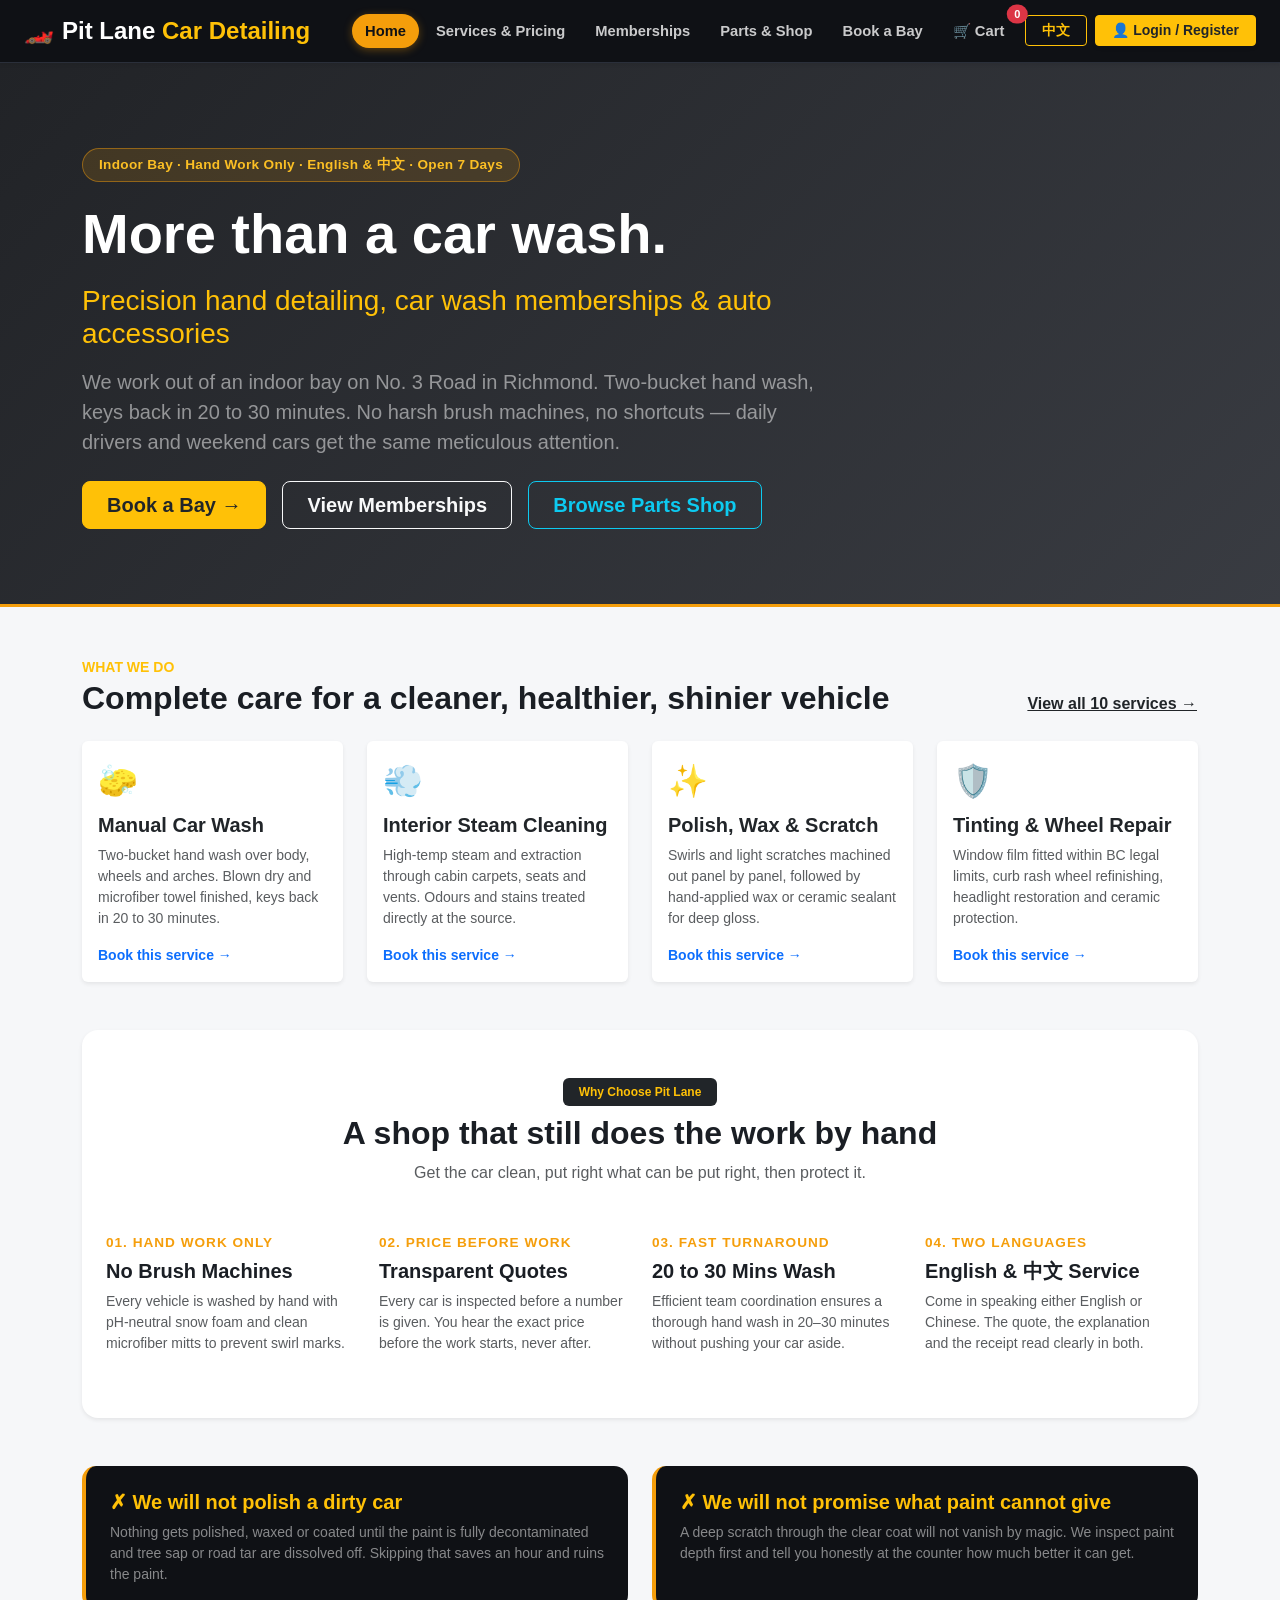
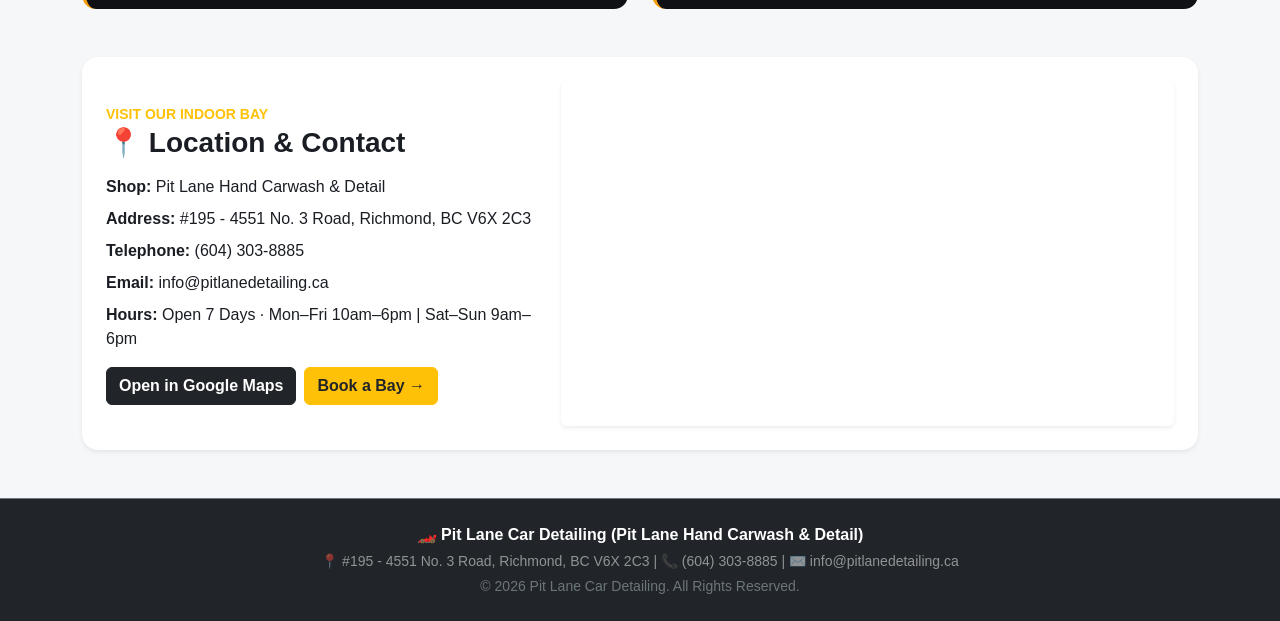
==== commit 48e54e62: "fix full translation" ====
--- a/index.html
+++ b/index.html
@@ -18,7 +18,6 @@
             color: #1a1e24;
             font-family: -apple-system, BlinkMacSystemFont, "Segoe UI", Roboto, "Helvetica Neue", Arial, sans-serif;
         }
-        /* 顶部导航栏：黑金高定质感，紧凑不折行 */
         .navbar-custom {
             background-color: var(--pl-dark);
             border-bottom: 1px solid var(--pl-border);
@@ -43,7 +42,6 @@
             background-color: var(--pl-gold) !important;
             box-shadow: 0 2px 8px rgba(245, 158, 11, 0.35);
         }
-        /* Hero 横幅区 (仿 kingsautospabc.com 风格) */
         .hero-section {
             background: linear-gradient(135deg, rgba(15,17,21,0.92) 0%, rgba(24,27,34,0.85) 100%),
             url('https://images.unsplash.com/photo-1607860108855-64acf2078ed9?auto=format&fit=crop&w=1600&q=80') center/cover no-repeat;
@@ -153,9 +151,8 @@
     </div>
 </nav>
 
-<!-- ==================== 1. 首页 (HOME PAGE - 融合 kingsautospabc.com 风格) ==================== -->
+<!-- ==================== 1. 首页 (HOME PAGE) ==================== -->
 <div id="page-home" class="page-section active-section">
-    <!-- Hero Banner -->
     <section class="hero-section">
         <div class="container">
             <div class="row align-items-center">
@@ -165,9 +162,7 @@
                     </div>
                     <h1 class="display-4 fw-bold mb-3">More than a car wash.</h1>
                     <h3 class="fw-normal text-warning mb-3">Precision hand detailing, car wash memberships & auto accessories</h3>
-                    <p class="lead text-white-50 mb-4">
-                        We work out of an indoor bay on No. 3 Road in Richmond. Two-bucket hand wash, keys back in 20 to 30 minutes. No harsh brush machines, no shortcuts — daily drivers and weekend cars get the same meticulous attention.
-                    </p>
+                    <p class="lead text-white-50 mb-4">We work out of an indoor bay on No. 3 Road in Richmond. Two-bucket hand wash, keys back in 20 to 30 minutes. No harsh brush machines, no shortcuts — daily drivers and weekend cars get the same meticulous attention.</p>
                     <div class="d-flex flex-wrap gap-3">
                         <button class="btn btn-warning btn-lg fw-bold text-dark px-4" onclick="showPage('booking')">Book a Bay →</button>
                         <button class="btn btn-outline-light btn-lg fw-bold px-4" onclick="showPage('membership')">View Memberships</button>
@@ -179,14 +174,14 @@
     </section>
 
     <div class="container my-5">
-        <!-- 四大主打核心项目 (Complete care for a cleaner, healthier, shinier vehicle) -->
+        <!-- 四大主打核心项目 -->
         <section class="mb-5">
             <div class="d-flex justify-content-between align-items-end mb-4 flex-wrap gap-2">
                 <div>
                     <span class="text-warning fw-bold text-uppercase small">What We Do</span>
                     <h2 class="fw-bold mb-0">Complete care for a cleaner, healthier, shinier vehicle</h2>
                 </div>
-                <button class="btn btn-link text-dark fw-bold p-0" onclick="showPage('services')">View all 11 services →</button>
+                <button class="btn btn-link text-dark fw-bold p-0" onclick="showPage('services')">View all 10 services →</button>
             </div>
             <div class="row g-4">
                 <div class="col-md-3 col-sm-6">
@@ -224,7 +219,7 @@
             </div>
         </section>
 
-        <!-- 为什么选择我们：01-04 匠心标准 (Driven by craft. Built on trust.) -->
+        <!-- 01-04 匠心标准 -->
         <section class="py-5 px-4 bg-white rounded-4 shadow-sm mb-5">
             <div class="text-center mb-5">
                 <span class="badge bg-dark text-warning px-3 py-2 mb-2">Why Choose Pit Lane</span>
@@ -255,7 +250,7 @@
             </div>
         </section>
 
-        <!-- 四不原则 (Four things we will not do - 复刻 kingsautospabc.com 经典板块) -->
+        <!-- 原则承诺 -->
         <section class="mb-5">
             <div class="row g-4 align-items-stretch">
                 <div class="col-md-6">
@@ -273,17 +268,17 @@
             </div>
         </section>
 
-        <!-- 门店地址与 Google Map (Pit Lane Car Detailing: 4551 No. 3 Rd #195) -->
+        <!-- 门店地址与 Google Map -->
         <section class="p-4 bg-white rounded-4 shadow-sm">
             <div class="row align-items-center g-4">
                 <div class="col-lg-5">
                     <span class="text-warning fw-bold small text-uppercase">Visit Our Indoor Bay</span>
                     <h3 class="fw-bold mb-3">📍 Location & Contact</h3>
-                    <p class="mb-2"><strong>Shop:</strong> Pit Lane Hand Carwash & Detail</p>
-                    <p class="mb-2"><strong>Address:</strong> #195 - 4551 No. 3 Road, Richmond, BC V6X 2C3</p>
-                    <p class="mb-2"><strong>Telephone:</strong> (604) 303-8885</p>
-                    <p class="mb-2"><strong>Email:</strong> info@pitlanedetailing.ca</p>
-                    <p class="mb-3"><strong>Hours:</strong> Open 7 Days · Mon–Fri 10am–6pm | Sat–Sun 9am–6pm</p>
+                    <p class="mb-2"><strong>Shop:</strong> <span>Pit Lane Hand Carwash & Detail</span></p>
+                    <p class="mb-2"><strong>Address:</strong> <span>#195 - 4551 No. 3 Road, Richmond, BC V6X 2C3</span></p>
+                    <p class="mb-2"><strong>Telephone:</strong> <span>(604) 303-8885</span></p>
+                    <p class="mb-2"><strong>Email:</strong> <span>info@pitlanedetailing.ca</span></p>
+                    <p class="mb-3"><strong>Hours:</strong> <span>Open 7 Days · Mon–Fri 10am–6pm | Sat–Sun 9am–6pm</span></p>
                     <div class="d-flex gap-2">
                         <a href="https://maps.google.com/?q=4551+Number+3+Rd+%23195,+Richmond,+BC+V6X+2C3" target="_blank" class="btn btn-dark fw-bold">Open in Google Maps</a>
                         <button class="btn btn-warning fw-bold text-dark" onclick="showPage('booking')">Book a Bay →</button>
@@ -299,7 +294,7 @@
     </div>
 </div>
 
-<!-- ==================== 2. 完整服务与报价页面 (SERVICES PAGE - 复刻 11 项全清单) ==================== -->
+<!-- ==================== 2. 完整服务与报价页面 (SERVICES PAGE) ==================== -->
 <div id="page-services" class="page-section">
     <div class="container my-5">
         <div class="text-center mb-5">
@@ -309,11 +304,10 @@
         </div>
 
         <div class="row g-3 mb-5">
-            <!-- 1 -->
             <div class="col-md-6">
                 <div class="service-row-item d-flex justify-content-between align-items-center">
                     <div>
-                        <h5 class="fw-bold mb-1">Manual Car Wash <span class="text-muted fs-6">手洗全车</span></h5>
+                        <h5 class="fw-bold mb-1">Manual Car Wash</h5>
                         <p class="text-muted small mb-1">Two-bucket hand wash over body, wheels and arches, blown dry and towel finished, glass in and out.</p>
                         <span class="badge bg-light text-secondary border">⏱️ 20 to 30 mins</span>
                         <span class="badge bg-primary ms-1">From $35</span>
@@ -321,11 +315,10 @@
                     <button class="btn btn-outline-dark btn-sm fw-bold ms-3 text-nowrap" onclick="quickBookService('Manual Car Wash ($35)')">Select →</button>
                 </div>
             </div>
-            <!-- 2 -->
             <div class="col-md-6">
                 <div class="service-row-item d-flex justify-content-between align-items-center">
                     <div>
-                        <h5 class="fw-bold mb-1">Full Interior & Exterior Detail <span class="text-muted fs-6">内外全车精洗</span></h5>
+                        <h5 class="fw-bold mb-1">Full Interior & Exterior Detail</h5>
                         <p class="text-muted small mb-1">Complete exterior hand wash plus deep cabin vacuum, mat wash, console sanitization and leather care.</p>
                         <span class="badge bg-light text-secondary border">⏱️ 1.5 to 2.5 hrs</span>
                         <span class="badge bg-primary ms-1">From $89</span>
@@ -333,11 +326,10 @@
                     <button class="btn btn-outline-dark btn-sm fw-bold ms-3 text-nowrap" onclick="quickBookService('Full Interior & Exterior Detail ($89)')">Select →</button>
                 </div>
             </div>
-            <!-- 3 -->
             <div class="col-md-6">
                 <div class="service-row-item d-flex justify-content-between align-items-center">
                     <div>
-                        <h5 class="fw-bold mb-1">Interior Steam Shampoo <span class="text-muted fs-6">内部蒸汽清洗</span></h5>
+                        <h5 class="fw-bold mb-1">Interior Steam Shampoo</h5>
                         <p class="text-muted small mb-1">Steam and extraction through carpets, seats, mats and headliner, vents by hand, odours treated at source.</p>
                         <span class="badge bg-light text-secondary border">⏱️ 3 to 5 hrs</span>
                         <span class="badge bg-primary ms-1">From $150</span>
@@ -345,11 +337,10 @@
                     <button class="btn btn-outline-dark btn-sm fw-bold ms-3 text-nowrap" onclick="quickBookService('Interior Steam Shampoo ($150)')">Select →</button>
                 </div>
             </div>
-            <!-- 4 -->
             <div class="col-md-6">
                 <div class="service-row-item d-flex justify-content-between align-items-center">
                     <div>
-                        <h5 class="fw-bold mb-1">Polish & Wax <span class="text-muted fs-6">抛光打蜡</span></h5>
+                        <h5 class="fw-bold mb-1">Polish & Wax</h5>
                         <p class="text-muted small mb-1">Machine polish for deep gloss restoration, followed by hand-applied carnauba/ceramic wax protection.</p>
                         <span class="badge bg-light text-secondary border">⏱️ 3 to 6 hrs</span>
                         <span class="badge bg-primary ms-1">From $160</span>
@@ -357,11 +348,10 @@
                     <button class="btn btn-outline-dark btn-sm fw-bold ms-3 text-nowrap" onclick="quickBookService('Polish & Wax ($160)')">Select →</button>
                 </div>
             </div>
-            <!-- 5 -->
             <div class="col-md-6">
                 <div class="service-row-item d-flex justify-content-between align-items-center">
                     <div>
-                        <h5 class="fw-bold mb-1">Scratch Removal <span class="text-muted fs-6">去花痕与太阳纹</span></h5>
+                        <h5 class="fw-bold mb-1">Scratch Removal</h5>
                         <p class="text-muted small mb-1">Light scratches, swirls and wash marks machined out panel by panel, paint depth checked first.</p>
                         <span class="badge bg-light text-secondary border">⏱️ Half day to 2 days</span>
                         <span class="badge bg-primary ms-1">From $180</span>
@@ -369,11 +359,10 @@
                     <button class="btn btn-outline-dark btn-sm fw-bold ms-3 text-nowrap" onclick="quickBookService('Scratch Removal ($180)')">Select →</button>
                 </div>
             </div>
-            <!-- 6 -->
             <div class="col-md-6">
                 <div class="service-row-item d-flex justify-content-between align-items-center">
                     <div>
-                        <h5 class="fw-bold mb-1">Tree Sap & Tar Cleaning <span class="text-muted fs-6">清理树胶、柏油</span></h5>
+                        <h5 class="fw-bold mb-1">Tree Sap & Tar Cleaning</h5>
                         <p class="text-muted small mb-1">Sap, road tar and industrial overspray dissolved and lifted off paint and glass, never scrubbed in.</p>
                         <span class="badge bg-light text-secondary border">⏱️ 1 to 3 hrs</span>
                         <span class="badge bg-primary ms-1">From $75</span>
@@ -381,11 +370,10 @@
                     <button class="btn btn-outline-dark btn-sm fw-bold ms-3 text-nowrap" onclick="quickBookService('Tree Sap & Tar Cleaning ($75)')">Select →</button>
                 </div>
             </div>
-            <!-- 7 -->
             <div class="col-md-6">
                 <div class="service-row-item d-flex justify-content-between align-items-center">
                     <div>
-                        <h5 class="fw-bold mb-1">Headlight Restoration <span class="text-muted fs-6">大灯翻新</span></h5>
+                        <h5 class="fw-bold mb-1">Headlight Restoration</h5>
                         <p class="text-muted small mb-1">Yellowed, hazy lenses wet-sanded back, machine polished and UV-sealed so light gets out at night.</p>
                         <span class="badge bg-light text-secondary border">⏱️ 1 to 2 hrs</span>
                         <span class="badge bg-primary ms-1">From $65</span>
@@ -393,11 +381,10 @@
                     <button class="btn btn-outline-dark btn-sm fw-bold ms-3 text-nowrap" onclick="quickBookService('Headlight Restoration ($65)')">Select →</button>
                 </div>
             </div>
-            <!-- 8 -->
             <div class="col-md-6">
                 <div class="service-row-item d-flex justify-content-between align-items-center">
                     <div>
-                        <h5 class="fw-bold mb-1">Engine Bay Cleaning <span class="text-muted fs-6">发动机舱清洁</span></h5>
+                        <h5 class="fw-bold mb-1">Engine Bay Cleaning</h5>
                         <p class="text-muted small mb-1">Engine bay safely degreased and plastics dressed, with sensitive electronics covered before spraying.</p>
                         <span class="badge bg-light text-secondary border">⏱️ 1 to 2 hrs</span>
                         <span class="badge bg-primary ms-1">From $60</span>
@@ -405,11 +392,10 @@
                     <button class="btn btn-outline-dark btn-sm fw-bold ms-3 text-nowrap" onclick="quickBookService('Engine Bay Cleaning ($60)')">Select →</button>
                 </div>
             </div>
-            <!-- 9 -->
             <div class="col-md-6">
                 <div class="service-row-item d-flex justify-content-between align-items-center">
                     <div>
-                        <h5 class="fw-bold mb-1">Wheel Repair & Refinishing <span class="text-muted fs-6">轮圈修复</span></h5>
+                        <h5 class="fw-bold mb-1">Wheel Repair & Refinishing</h5>
                         <p class="text-muted small mb-1">Curb rash repaired, primed and refinished so the alloy wheel matches the rest of the set.</p>
                         <span class="badge bg-light text-secondary border">⏱️ 1 to 2 days</span>
                         <span class="badge bg-primary ms-1">From $120 / wheel</span>
@@ -417,11 +403,10 @@
                     <button class="btn btn-outline-dark btn-sm fw-bold ms-3 text-nowrap" onclick="quickBookService('Wheel Repair ($120)')">Select →</button>
                 </div>
             </div>
-            <!-- 10 -->
             <div class="col-md-6">
                 <div class="service-row-item d-flex justify-content-between align-items-center">
                     <div>
-                        <h5 class="fw-bold mb-1">Ceramic Coating & Tinting <span class="text-muted fs-6">纳米镀晶与贴膜</span></h5>
+                        <h5 class="fw-bold mb-1">Ceramic Coating & Tinting</h5>
                         <p class="text-muted small mb-1">Multi-year graphene/ceramic paint protection or heat-rejecting window tint within BC legal limits.</p>
                         <span class="badge bg-light text-secondary border">⏱️ Half day to 1 day</span>
                         <span class="badge bg-primary ms-1">From $299</span>
@@ -433,7 +418,7 @@
     </div>
 </div>
 
-<!-- ==================== 3. 月度会员套餐页 (MEMBERSHIP PAGE - 复刻 kingsautospabc.com) ==================== -->
+<!-- ==================== 3. 月度会员套餐页 (MEMBERSHIP PAGE) ==================== -->
 <div id="page-membership" class="page-section">
     <div class="container my-5">
         <div class="text-center mb-5">
@@ -443,13 +428,12 @@
         </div>
 
         <div class="row g-4 mb-5">
-            <!-- Basic Plan -->
             <div class="col-md-4">
                 <div class="card h-100 shadow-sm border-0 membership-card p-3">
                     <div class="card-body d-flex flex-column text-center">
                         <h4 class="fw-bold">Basic Membership</h4>
                         <p class="text-muted small">Essential Routine Care</p>
-                        <h2 class="fw-bold my-3">$29 <span class="fs-6 text-muted fw-normal">/ month</span></h2>
+                        <h2 class="fw-bold my-3"><span>$29</span> <span class="fs-6 text-muted fw-normal">/ month</span></h2>
                         <ul class="list-unstyled text-start text-secondary mb-4 flex-grow-1 lh-lg">
                             <li>✓ 4 exterior hand washes per month</li>
                             <li>✓ Standard microfiber dry & tire shine</li>
@@ -461,40 +445,38 @@
                 </div>
             </div>
 
-            <!-- Premium Plan (Most Popular) -->
             <div class="col-md-4">
                 <div class="card h-100 shadow border-warning membership-card p-3" style="border-width: 2px;">
                     <div class="card-body d-flex flex-column text-center">
                         <div><span class="badge bg-warning text-dark mb-2">MOST POPULAR</span></div>
                         <h4 class="fw-bold">Premium Membership</h4>
                         <p class="text-muted small">Frequent Commuter Choice</p>
-                        <h2 class="fw-bold text-primary my-3">$49 <span class="fs-6 text-muted fw-normal">/ month</span></h2>
+                        <h2 class="fw-bold text-primary my-3"><span>$49</span> <span class="fs-6 text-muted fw-normal">/ month</span></h2>
                         <ul class="list-unstyled text-start text-secondary mb-4 flex-grow-1 lh-lg">
-                            <li>✓ <strong>Unlimited</strong> exterior hand washes</li>
+                            <li class="fw-bold text-dark">✓ Unlimited exterior hand washes</li>
                             <li>✓ Monthly interior vacuum & wipe-down</li>
                             <li>✓ Priority bay booking access</li>
                             <li>✓ 10% OFF all additional detailing services</li>
-                            <li>✓ Cancel anytime</li>
+                            <li>✓ Cancel anytime, no long-term lock</li>
                         </ul>
                         <button class="btn btn-warning fw-bold text-dark w-100 py-2" onclick="quickBookService('Membership: Premium Plan ($49/mo)')">Choose Premium</button>
                     </div>
                 </div>
             </div>
 
-            <!-- VIP Plan -->
             <div class="col-md-4">
                 <div class="card h-100 shadow-sm border-0 membership-card bg-dark text-white p-3">
                     <div class="card-body d-flex flex-column text-center">
                         <div><span class="badge bg-secondary mb-2">ROYAL TREATMENT</span></div>
                         <h4 class="fw-bold text-warning">VIP All-Access</h4>
                         <p class="text-white-50 small">Complete Inside & Out Upkeep</p>
-                        <h2 class="fw-bold text-white my-3">$79 <span class="fs-6 text-white-50 fw-normal">/ month</span></h2>
+                        <h2 class="fw-bold text-white my-3"><span>$79</span> <span class="fs-6 text-white-50 fw-normal">/ month</span></h2>
                         <ul class="list-unstyled text-start text-white-50 mb-4 flex-grow-1 lh-lg">
-                            <li>✓ <strong>Unlimited</strong> washes (exterior & interior)</li>
+                            <li class="fw-bold text-warning">✓ Unlimited washes (exterior & interior)</li>
                             <li>✓ Top priority bay reservation</li>
                             <li>✓ 15% OFF all additional services & parts</li>
                             <li>✓ Quarterly wax / protection boost</li>
-                            <li>✓ Cancel anytime</li>
+                            <li>✓ Cancel anytime, no long-term lock</li>
                         </ul>
                         <button class="btn btn-outline-warning fw-bold w-100 py-2" onclick="quickBookService('Membership: VIP Plan ($79/mo)')">Choose VIP</button>
                     </div>
@@ -504,7 +486,7 @@
 
         <div class="alert alert-light border shadow-sm text-center p-4 rounded-3">
             <h5 class="fw-bold mb-1">🎟️ The Unlimited Washing Pass (1 Month to 1 Year) is also available!</h5>
-            <p class="text-muted small mb-0">Prices shown are the plan outline and are confirmed at the counter. Call <strong>(604) 303-8885</strong> or book a bay online to activate your pass today.</p>
+            <p class="text-muted small mb-0">Prices shown are the plan outline and are confirmed at the counter. Call (604) 303-8885 or book a bay online to activate your pass today.</p>
         </div>
     </div>
 </div>
@@ -563,7 +545,7 @@
                     <div class="col-md-6">
                         <label class="form-label fw-bold d-flex justify-content-between align-items-center">
                             <span>Appointment Date & Time *</span>
-                            <span class="badge bg-light text-secondary border fw-normal">YYYY-MM-DD</span>
+                            <span class="badge bg-light text-secondary border fw-normal" id="dateFormatHint">YYYY-MM-DD</span>
                         </label>
                         <div class="row g-2">
                             <div class="col-6">
@@ -611,7 +593,7 @@
                 <p class="text-muted mb-0">Professional-grade detailing supplies & accessories — pickup at #195 - 4551 No. 3 Rd or postal delivery</p>
             </div>
             <button class="btn btn-dark fw-bold" onclick="showPage('cart')">
-                🛒 View Cart (<span id="shopCartBadge">0</span>)
+                🛒 <span>View Cart</span> (<span id="shopCartBadge">0</span>)
             </button>
         </div>
         <div class="row g-4" id="shopProductGrid"></div>
@@ -640,7 +622,7 @@
         <div class="d-flex justify-content-between align-items-center bg-white p-3 rounded shadow-sm">
             <button class="btn btn-outline-secondary" onclick="showPage('shop')">← Continue Shopping</button>
             <div class="d-flex align-items-center gap-3">
-                <div class="fs-5">Selected Total: <span class="text-danger fw-bold fs-4" id="cartSelectedTotal">$0.00</span></div>
+                <div class="fs-5"><span>Selected Total:</span> <span class="text-danger fw-bold fs-4" id="cartSelectedTotal">$0.00</span></div>
                 <button class="btn btn-warning btn-lg fw-bold text-dark px-4" onclick="proceedToCheckout()">Proceed to Checkout</button>
             </div>
         </div>
@@ -655,7 +637,7 @@
             <div class="mb-4">
                 <h5 class="fw-bold">Order Summary</h5>
                 <ul class="list-group mb-2" id="checkoutItemsList"></ul>
-                <div class="text-end fs-5">Grand Total: <span class="text-danger fw-bold" id="checkoutFinalTotal">$0.00</span></div>
+                <div class="text-end fs-5"><span>Grand Total:</span> <span class="text-danger fw-bold" id="checkoutFinalTotal">$0.00</span></div>
             </div>
             <form onsubmit="handlePlaceOrder(event)">
                 <div class="mb-4">
@@ -679,25 +661,25 @@
                         <div class="col-sm-6">
                             <div class="form-check p-3 border rounded">
                                 <input class="form-check-input" type="radio" name="payMethod" id="payWechat" value="WeChat Pay" checked>
-                                <label class="form-check-label fw-bold" for="payWechat">🟢 微信支付 (WeChat Pay)</label>
+                                <label class="form-check-label fw-bold" for="payWechat">🟢 WeChat Pay (微信支付)</label>
                             </div>
                         </div>
                         <div class="col-sm-6">
                             <div class="form-check p-3 border rounded">
                                 <input class="form-check-input" type="radio" name="payMethod" id="payAlipay" value="Alipay">
-                                <label class="form-check-label fw-bold" for="payAlipay">🔵 支付宝 (Alipay)</label>
+                                <label class="form-check-label fw-bold" for="payAlipay">🔵 Alipay (支付宝)</label>
                             </div>
                         </div>
                         <div class="col-sm-6">
                             <div class="form-check p-3 border rounded">
                                 <input class="form-check-input" type="radio" name="payMethod" id="payCredit" value="Credit Card">
-                                <label class="form-check-label fw-bold" for="payCredit">💳 Credit Card</label>
+                                <label class="form-check-label fw-bold" for="payCredit">💳 Credit Card (信用卡)</label>
                             </div>
                         </div>
                         <div class="col-sm-6">
                             <div class="form-check p-3 border rounded">
                                 <input class="form-check-input" type="radio" name="payMethod" id="payDebit" value="Debit Card">
-                                <label class="form-check-label fw-bold" for="payDebit">🏧 Debit Card</label>
+                                <label class="form-check-label fw-bold" for="payDebit">🏧 Debit Card (储蓄卡)</label>
                             </div>
                         </div>
                     </div>
@@ -714,7 +696,7 @@
         <div class="card receipt-card p-4 shadow-sm text-center">
             <div class="text-success fs-1 mb-2">✓</div>
             <h3 class="fw-bold text-success">Payment Successful!</h3>
-            <p class="text-muted small">A formal receipt has been emailed to <strong id="receiptCustomerEmail"></strong></p>
+            <p class="text-muted small"><span>A formal receipt has been emailed to</span> <strong id="receiptCustomerEmail"></strong></p>
             <hr>
             <div class="text-start" id="receiptContent"></div>
             <div class="mt-4 d-flex justify-content-center gap-2">
@@ -764,7 +746,6 @@
             </div>
             <div class="modal-body p-4">
                 <div class="tab-content">
-                    <!-- 登录 -->
                     <div class="tab-pane fade show active" id="login-pane">
                         <form onsubmit="handleLogin(event)">
                             <div class="mb-3">
@@ -779,7 +760,6 @@
                         </form>
                     </div>
 
-                    <!-- 客户注册 -->
                     <div class="tab-pane fade" id="register-pane">
                         <form onsubmit="handleRegister(event)">
                             <div class="mb-3">
@@ -802,7 +782,6 @@
                         </form>
                     </div>
 
-                    <!-- 员工申请 -->
                     <div class="tab-pane fade" id="employee-pane">
                         <div class="alert alert-warning py-2 small mb-3">
                             ⚠️ <strong>Employee Registration / 员工注册须知:</strong><br>
@@ -837,7 +816,26 @@
 
 <script src="https://cdn.jsdelivr.net/npm/bootstrap@5.3.0/dist/js/bootstrap.bundle.min.js"></script>
 <script>
-    // 初始化预设汽美用品商城数据
+    let isChineseActive = false;
+
+    // 默认商品名称双语字典
+    const productNameZhMap = {
+        "pH-Neutral High Foam Car Wash Shampoo (1L)": "中性高泡洗车香波原液 (1L)",
+        "Plush Edgetless Microfiber Drying Towels (3-Pack)": "无边加厚超细纤维收水毛巾 (3条装)",
+        "Ceramic Graphene Quick Detailer Spray (500ml)": "纳米石墨烯快速镀晶维护喷雾 (500ml)",
+        "Custom 3D All-Weather Waterproof Floor Mats": "专车开模 3D 全包围防水脚垫套组",
+        "Premium Solid Car Vent Fragrance Clip": "高级车载固体出风口香薰夹",
+        "All-Weather Premium Frameless Wiper Blades": "全天候静音无骨雨刮片 (一对)",
+        "Plush Microfiber Drying Towels (3-Pack)": "加厚双面超细纤维洗车巾 (3条装)"
+    };
+
+    function getLocalizedProdName(name) {
+        if (isChineseActive && productNameZhMap[name]) {
+            return productNameZhMap[name];
+        }
+        return name;
+    }
+
     const defaultProducts = [
         { id: 1, name: "pH-Neutral High Foam Car Wash Shampoo (1L)", price: 24.99, stock: 35, status: "ACTIVE", img: "https://images.unsplash.com/photo-1607860108855-64acf2078ed9?auto=format&fit=crop&w=400&q=80" },
         { id: 2, name: "Plush Edgetless Microfiber Drying Towels (3-Pack)", price: 16.99, stock: 28, status: "ACTIVE", img: "https://images.unsplash.com/photo-1600880292203-757bb62b4baf?auto=format&fit=crop&w=400&q=80" },
@@ -874,12 +872,11 @@
         if (pageId === 'orders') renderUserOrders();
     }
 
-    // 从服务页或会员页一键带参跳转到预约页
     function quickBookService(serviceName) {
         const select = document.getElementById('servicePackageSelect');
         if (select) {
             for (let opt of select.options) {
-                if (opt.value === serviceName || opt.text.includes(serviceName.split('(')[0].trim())) {
+                if (opt.value === serviceName) {
                     select.value = opt.value;
                     break;
                 }
@@ -908,12 +905,15 @@
         bookings.push(newBooking);
         localStorage.setItem('apex_bookings', JSON.stringify(bookings));
 
-        alert(`✅ Bay Booking Confirmed!\n\nDear ${newBooking.name}, a confirmation email has been sent to ${newBooking.email}.\nShop: Pit Lane Car Detailing (#195 - 4551 No. 3 Rd)\nVehicle: ${newBooking.carModel} (${newBooking.carPlate})\nService: ${newBooking.pkg}\nTime: ${newBooking.date} ${newBooking.time}`);
+        const alertMsg = isChineseActive
+            ? `✅ 工位预约已确认！\n\n尊敬的 ${newBooking.name}，预约确认信已发送至您的邮箱 ${newBooking.email}。\n门店：Pit Lane Car Detailing (#195 - 4551 No. 3 Rd)\n车辆：${newBooking.carModel} (${newBooking.carPlate})\n预约项目：${newBooking.pkg}\n到店时间：${newBooking.date} ${newBooking.time}`
+            : `✅ Bay Booking Confirmed!\n\nDear ${newBooking.name}, a confirmation email has been sent to ${newBooking.email}.\nShop: Pit Lane Car Detailing (#195 - 4551 No. 3 Rd)\nVehicle: ${newBooking.carModel} (${newBooking.carPlate})\nService: ${newBooking.pkg}\nTime: ${newBooking.date} ${newBooking.time}`;
+
+        alert(alertMsg);
         event.target.reset();
         showPage('home');
     }
 
-    // 商城渲染与购物车逻辑
     function renderShopProducts() {
         const grid = document.getElementById('shopProductGrid');
         const products = JSON.parse(localStorage.getItem('apex_products') || "[]");
@@ -922,6 +922,7 @@
         grid.innerHTML = products.map(p => {
             const isOutOfStock = p.stock <= 0;
             const isOffShelf = p.status === 'INACTIVE';
+            const displayName = getLocalizedProdName(p.name);
             let btnHtml = '';
 
             if (isOffShelf) {
@@ -942,9 +943,9 @@
             return `
                     <div class="col-md-3 col-sm-6">
                         <div class="card h-100 shadow-sm border-0">
-                            <img src="${p.img}" class="prod-card-img rounded-top" alt="${p.name}">
+                            <img src="${p.img}" class="prod-card-img rounded-top" alt="${displayName}">
                             <div class="card-body d-flex flex-column">
-                                <h6 class="fw-bold mb-1">${p.name}</h6>
+                                <h6 class="fw-bold mb-1">${displayName}</h6>
                                 <div class="d-flex justify-content-between align-items-center mb-3">
                                     <span class="text-danger fw-bold fs-5">$${parseFloat(p.price).toFixed(2)}</span>
                                     <span class="badge ${p.stock <= 3 ? 'bg-warning text-dark' : 'bg-light text-secondary'} border">
@@ -987,12 +988,12 @@
     function addToCart(prodId) {
         const products = JSON.parse(localStorage.getItem('apex_products') || "[]");
         const prod = products.find(p => p.id === prodId);
-        if (!prod || prod.stock <= 0) return alert('Out of stock');
+        if (!prod || prod.stock <= 0) return alert(isChineseActive ? '库存不足' : 'Out of stock');
 
         let cart = getCart();
         const existing = cart.find(i => i.id === prodId);
         if (existing) {
-            if (existing.qty + 1 > prod.stock) return alert('Reached maximum stock available');
+            if (existing.qty + 1 > prod.stock) return alert(isChineseActive ? '已达到当前最大库存数量' : 'Reached maximum stock available');
             existing.qty++;
         } else {
             cart.push({ id: prod.id, name: prod.name, price: prod.price, img: prod.img, qty: 1, selected: true });
@@ -1010,7 +1011,7 @@
         const cart = getCart();
         const tbody = document.getElementById('cartTableBody');
         if (cart.length === 0) {
-            tbody.innerHTML = `<tr><td class="text-center py-5 text-muted">Your cart is empty.</td></tr>`;
+            tbody.innerHTML = `<tr><td class="text-center py-5 text-muted">${isChineseActive ? '您的购物车空空如也，快去选购吧！' : 'Your cart is empty.'}</td></tr>`;
             document.getElementById('cartSelectedTotal').innerText = '$0.00';
             return;
         }
@@ -1024,7 +1025,7 @@
                         <img src="${item.img}" style="width:60px; height:60px; object-fit:cover;" class="rounded">
                     </td>
                     <td>
-                        <div class="fw-bold">${item.name}</div>
+                        <div class="fw-bold">${getLocalizedProdName(item.name)}</div>
                         <div class="text-muted small">$${item.price.toFixed(2)}</div>
                     </td>
                     <td style="width: 130px;">
@@ -1069,7 +1070,7 @@
         if (newQty <= 0) {
             cart.splice(index, 1);
         } else {
-            if (prod && newQty > prod.stock) return alert('Only ' + prod.stock + ' items left in stock');
+            if (prod && newQty > prod.stock) return alert(isChineseActive ? `仅剩 ${prod.stock} 件库存` : `Only ${prod.stock} items left in stock`);
             cart[index].qty = newQty;
         }
         saveCart(cart);
@@ -1092,14 +1093,14 @@
     function proceedToCheckout() {
         const cart = getCart();
         const selectedItems = cart.filter(i => i.selected);
-        if (selectedItems.length === 0) return alert('Please select at least one item to checkout!');
+        if (selectedItems.length === 0) return alert(isChineseActive ? '请至少勾选一件要结算的商品！' : 'Please select at least one item to checkout!');
 
         const listElem = document.getElementById('checkoutItemsList');
         listElem.innerHTML = selectedItems.map(i => `
                 <li class="list-group-item d-flex justify-content-between align-items-center">
                     <div>
-                        <div class="fw-bold">${i.name}</div>
-                        <small class="text-muted">Qty: ${i.qty} × $${i.price.toFixed(2)}</small>
+                        <div class="fw-bold">${getLocalizedProdName(i.name)}</div>
+                        <small class="text-muted">${isChineseActive ? '数量' : 'Qty'}: ${i.qty} × $${i.price.toFixed(2)}</small>
                     </div>
                     <span class="fw-bold">$${(i.qty * i.price).toFixed(2)}</span>
                 </li>
@@ -1153,16 +1154,16 @@
         document.getElementById('receiptCustomerEmail').innerText = user.email;
         document.getElementById('receiptContent').innerHTML = `
                 <div class="row mb-2">
-                    <div class="col-6 text-muted">Order ID:</div><div class="col-6 fw-bold text-end">${orderRecord.orderId}</div>
-                    <div class="col-6 text-muted">Date:</div><div class="col-6 text-end">${orderRecord.date}</div>
-                    <div class="col-6 text-muted">Customer:</div><div class="col-6 text-end">${orderRecord.customerName}</div>
-                    <div class="col-6 text-muted">Fulfillment:</div><div class="col-6 text-end">${orderRecord.delivery}</div>
-                    <div class="col-6 text-muted">Payment:</div><div class="col-6 text-end">${orderRecord.paymentMethod}</div>
+                    <div class="col-6 text-muted">${isChineseActive ? '订单编号:' : 'Order ID:'}</div><div class="col-6 fw-bold text-end">${orderRecord.orderId}</div>
+                    <div class="col-6 text-muted">${isChineseActive ? '下单时间:' : 'Date:'}</div><div class="col-6 text-end">${orderRecord.date}</div>
+                    <div class="col-6 text-muted">${isChineseActive ? '客户姓名:' : 'Customer:'}</div><div class="col-6 text-end">${orderRecord.customerName}</div>
+                    <div class="col-6 text-muted">${isChineseActive ? '取货方式:' : 'Fulfillment:'}</div><div class="col-6 text-end">${orderRecord.delivery}</div>
+                    <div class="col-6 text-muted">${isChineseActive ? '支付方式:' : 'Payment:'}</div><div class="col-6 text-end">${orderRecord.paymentMethod}</div>
                 </div>
                 <hr>
-                ${orderRecord.items.map(i => `<div class="d-flex justify-content-between small"><span>${i.name} × ${i.qty}</span><span class="fw-bold">$${(i.price * i.qty).toFixed(2)}</span></div>`).join('')}
+                ${orderRecord.items.map(i => `<div class="d-flex justify-content-between small"><span>${getLocalizedProdName(i.name)} × ${i.qty}</span><span class="fw-bold">$${(i.price * i.qty).toFixed(2)}</span></div>`).join('')}
                 <hr>
-                <div class="d-flex justify-content-between fs-5"><strong>Total Paid:</strong><strong class="text-danger">$${orderRecord.total.toFixed(2)}</strong></div>
+                <div class="d-flex justify-content-between fs-5"><strong>${isChineseActive ? '实付总计:' : 'Total Paid:'}</strong><strong class="text-danger">$${orderRecord.total.toFixed(2)}</strong></div>
             `;
         showPage('receipt');
     }
@@ -1170,28 +1171,28 @@
     function renderUserOrders() {
         const user = JSON.parse(localStorage.getItem('apex_user'));
         const container = document.getElementById('userOrdersList');
-        if (!user) return container.innerHTML = `<div class="alert alert-warning">Please login to view your orders</div>`;
+        if (!user) return container.innerHTML = `<div class="alert alert-warning">${isChineseActive ? '请先登录以查看您的订单记录' : 'Please login to view your orders'}</div>`;
 
         const allOrders = JSON.parse(localStorage.getItem('apex_all_orders') || "[]");
         const myOrders = allOrders.filter(o => o.customerEmail === user.email);
 
         if (myOrders.length === 0) {
-            container.innerHTML = `<div class="card p-5 text-center text-muted">No orders found yet.</div>`;
+            container.innerHTML = `<div class="card p-5 text-center text-muted">${isChineseActive ? '暂无历史订单记录。' : 'No orders found yet.'}</div>`;
             return;
         }
 
         container.innerHTML = myOrders.map(o => `
                 <div class="card mb-3 shadow-sm border-0">
                     <div class="card-header bg-white d-flex justify-content-between align-items-center">
-                        <div><strong>Order: ${o.orderId}</strong> | <small class="text-muted">${o.date}</small></div>
+                        <div><strong>${isChineseActive ? '订单号' : 'Order'}: ${o.orderId}</strong> | <small class="text-muted">${o.date}</small></div>
                         <span class="badge ${o.status === 'COMPLETED' ? 'bg-success' : 'bg-warning text-dark'}">${o.status}</span>
                     </div>
                     <div class="card-body">
-                        ${o.items.map(i => `<div class="d-flex justify-content-between py-1"><span>${i.name} (×${i.qty})</span><span class="fw-bold">$${(i.price * i.qty).toFixed(2)}</span></div>`).join('')}
+                        ${o.items.map(i => `<div class="d-flex justify-content-between py-1"><span>${getLocalizedProdName(i.name)} (×${i.qty})</span><span class="fw-bold">$${(i.price * i.qty).toFixed(2)}</span></div>`).join('')}
                         <hr class="my-2">
                         <div class="d-flex justify-content-between">
-                            <span class="text-muted">${o.delivery} | Paid via ${o.paymentMethod}</span>
-                            <span class="fw-bold text-danger fs-5">Total: $${o.total.toFixed(2)}</span>
+                            <span class="text-muted">${o.delivery} | ${o.paymentMethod}</span>
+                            <span class="fw-bold text-danger fs-5">${isChineseActive ? '合计' : 'Total'}: $${o.total.toFixed(2)}</span>
                         </div>
                     </div>
                 </div>
@@ -1206,7 +1207,6 @@
 
         let userObj = null;
 
-        // 支持 boss@pitlane.ca 或 boss@kingsautospa.ca 登录老板后台
         if ((email === 'boss@pitlane.ca' || email === 'boss@kingsautospa.ca') && pwd === '123456') {
             userObj = { name: "Anson (Owner)", email, role: "ADMIN" };
         } else {
@@ -1343,16 +1343,17 @@
         showPage('home');
     }
 
-    // ================= 本地零延迟中英双语切换引擎 =================
-    let isChineseActive = false;
-
+    // ================= 100% 全量覆盖中英双语切换字典（含所有小字、时长、价格、会员细则、下拉框） =================
     const autoTranslateMap = {
+        // 导航栏
         "Home": "首页",
         "Services & Pricing": "服务与报价",
         "Memberships": "洗车会员",
         "Parts & Shop": "汽美商城",
         "Book a Bay": "预约工位",
         "Cart": "购物车",
+
+        // 首页 Hero 横幅
         "Indoor Bay · Hand Work Only · English & 中文 · Open 7 Days": "室内无尘工位 · 纯手工精洗 · 中英双语服务 · 七天营业",
         "More than a car wash.": "不止于洗车，更是匠心养护。",
         "Precision hand detailing, car wash memberships & auto accessories": "专业手工精洗、月度洗车会员与精选汽美用品中心",
@@ -1360,85 +1361,257 @@
         "Book a Bay →": "立即预约工位 →",
         "View Memberships": "查看会员计划",
         "Browse Parts Shop": "浏览汽美商城",
+
+        // 首页 4 大核心服务与小字说明
         "What We Do": "核心业务",
         "Complete care for a cleaner, healthier, shinier vehicle": "全方位呵护，让爱车更洁净、健康、闪耀",
-        "View all 11 services →": "查看全部 11 项服务明细 →",
+        "View all 10 services →": "查看全部 10 项服务明细 →",
         "Manual Car Wash": "纯手工全车精洗",
+        "Two-bucket hand wash over body, wheels and arches. Blown dry and microfiber towel finished, keys back in 20 to 30 minutes.": "车身、轮毂与轮拱两桶水纯手工精洗，无接触吹干配合超细纤维毛巾收水，20 至 30 分钟快速交车。",
         "Interior Steam Cleaning": "内饰高温蒸汽杀菌清洁",
+        "High-temp steam and extraction through cabin carpets, seats and vents. Odours and stains treated directly at the source.": "地毯、座椅与空调出风口高温蒸汽深层抽洗消毒，从源头彻底分解异味与顽固污渍。",
         "Polish, Wax & Scratch": "镜面抛光、打蜡与去划痕",
+        "Swirls and light scratches machined out panel by panel, followed by hand-applied wax or ceramic sealant for deep gloss.": "逐块钣金精细研磨去除太阳纹与浅层划痕，随后手工涂装棕榈蜡或陶瓷封体以恢复深邃光泽。",
         "Tinting & Wheel Repair": "防晒贴膜、镀晶与轮毂修复",
+        "Window film fitted within BC legal limits, curb rash wheel refinishing, headlight restoration and ceramic protection.": "符合 BC 省法规的隔热防晒窗膜、轮毂路沿刮蹭翻新修复、大灯翻新及长效纳米镀晶保护。",
         "Book this service →": "预约此项服务 →",
+
+        // 首页 01-04 匠心标准与全部小字描述
         "Why Choose Pit Lane": "为什么选择 Pit Lane",
         "A shop that still does the work by hand": "一家依然坚持纯手工匠心施工的车行",
-        "Get the car clean, put right what can be put right, then protect it.": "洗净车身、还原瑕疵、长效保护——二十年如一日的专业标准。",
+        "Get the car clean, put right what can be put right, then protect it.": "洗净车身、还原瑕疵、长效保护——始终如一的专业标准。",
         "01. HAND WORK ONLY": "01. 坚持纯手工",
         "No Brush Machines": "拒绝机器滚刷伤漆",
+        "Every vehicle is washed by hand with pH-neutral snow foam and clean microfiber mitts to prevent swirl marks.": "每台车均采用中性预洗泡沫与洁净超细纤维洗车手套纯手工擦洗，杜绝自动洗车机造成的太阳纹。",
         "02. PRICE BEFORE WORK": "02. 施工前透明报价",
         "Transparent Quotes": "先看车报价再施工",
+        "Every car is inspected before a number is given. You hear the exact price before the work starts, never after.": "施工前当面检查车况并给出明确报价，所有费用在动工前确认，绝无事后隐形加价。",
         "03. FAST TURNAROUND": "03. 高效准时交车",
         "20 to 30 Mins Wash": "20 至 30 分钟快速手洗",
+        "Efficient team coordination ensures a thorough hand wash in 20–30 minutes without pushing your car aside.": "默契的技师团队协作，确保在 20 至 30 分钟内完成高标准手工精洗，绝不拖延晾车。",
         "04. TWO LANGUAGES": "04. 中英双语无障碍",
         "English & 中文 Service": "中英文报价与沟通",
+        "Come in speaking either English or Chinese. The quote, the explanation and the receipt read clearly in both.": "支持全程中文或英文无障碍交流，报价、项目说明与收据均清晰明了。",
+
+        // 首页两项黑卡承诺小字
         "✗ We will not polish a dirty car": "✗ 我们绝不在未深度清洁的车漆上直接抛光",
+        "Nothing gets polished, waxed or coated until the paint is fully decontaminated and tree sap or road tar are dissolved off. Skipping that saves an hour and ruins the paint.": "在彻底清除漆面铁粉、树胶与柏油之前，我们绝不直接上抛光机或打蜡镀晶。省掉清洁步骤只会刮花车漆。",
         "✗ We will not promise what paint cannot give": "✗ 我们绝不夸大承诺车漆无法达到的效果",
+        "A deep scratch through the clear coat will not vanish by magic. We inspect paint depth first and tell you honestly at the counter how much better it can get.": "已经伤及底漆的深划痕无法靠抛光凭空消失。我们会先检测清漆层厚度，并如实告知能还原到的最佳程度。",
+
+        // 首页门店地址与营业时间小字
         "Visit Our Indoor Bay": "欢迎莅临室内施工车间",
         "📍 Location & Contact": "📍 门店地址与联系方式",
+        "Shop:": "门店名称：",
+        "Pit Lane Hand Carwash & Detail": "Pit Lane 纯手工精洗与汽美中心",
+        "Address:": "详细地址：",
+        "#195 - 4551 No. 3 Road, Richmond, BC V6X 2C3": "列治文 3 号路 4551 号 #195 室 (Richmond, BC V6X 2C3)",
+        "Telephone:": "联系电话：",
+        "Email:": "电子邮箱：",
+        "Hours:": "营业时间：",
+        "Open 7 Days · Mon–Fri 10am–6pm | Sat–Sun 9am–6pm": "七天营业 · 周一至周五 10:00–18:00 | 周末 09:00–18:00",
         "Open in Google Maps": "在 Google Maps 中导航",
+
+        // 服务页 10 项全清单（标题、小字、耗时标签、价格标签）
+        "Hand Work Only": "纯手工匠心施工",
         "The Full List of Detailing Services": "全套汽美与精洗服务价目表",
         "Book one service on its own or combine several in a single visit": "可单独预约单项服务，也可在一次到店中组合多项护理",
+        "Two-bucket hand wash over body, wheels and arches, blown dry and towel finished, glass in and out.": "车身、轮毂与轮拱两桶水手洗，无接触吹干与毛巾收水，含全车内外玻璃清洁。",
+        "⏱️ 20 to 30 mins": "⏱️ 20 至 30 分钟",
+        "From $35": "$35 起",
+        "Full Interior & Exterior Detail": "内外全车深度精洗",
+        "Complete exterior hand wash plus deep cabin vacuum, mat wash, console sanitization and leather care.": "包含全车外观手洗、座舱深度吸尘、脚垫刷洗、中控杀菌清洁与真皮座椅护理。",
+        "⏱️ 1.5 to 2.5 hrs": "⏱️ 1.5 至 2.5 小时",
+        "From $89": "$89 起",
+        "Interior Steam Shampoo": "内饰高温蒸汽深层洗护",
+        "Steam and extraction through carpets, seats, mats and headliner, vents by hand, odours treated at source.": "地毯、座椅、脚垫与顶棚高温蒸汽抽洗，出风口手工精洗，从源头根除车内异味。",
+        "⏱️ 3 to 5 hrs": "⏱️ 3 至 5 小时",
+        "From $150": "$150 起",
+        "Polish & Wax": "全车机器抛光与手工打蜡",
+        "Machine polish for deep gloss restoration, followed by hand-applied carnauba/ceramic wax protection.": "全车机器镜面抛光恢复漆面深邃光泽，随后手工涂装棕榈蜡或陶瓷封体保护层。",
+        "⏱️ 3 to 6 hrs": "⏱️ 3 至 6 小时",
+        "From $160": "$160 起",
+        "Scratch Removal": "漆面去划痕与太阳纹修复",
+        "Light scratches, swirls and wash marks machined out panel by panel, paint depth checked first.": "施工前先测漆膜厚度，逐块钣金精细研磨去除浅划痕、太阳纹与洗车纹。",
+        "⏱️ Half day to 2 days": "⏱️ 半天至 2 天",
+        "From $180": "$180 起",
+        "Tree Sap & Tar Cleaning": "深度清理树胶、柏油与飞漆",
+        "Sap, road tar and industrial overspray dissolved and lifted off paint and glass, never scrubbed in.": "采用专业溶剂温和溶解并剥离漆面与玻璃上的树胶、沥青柏油与飞漆，绝不暴力硬刮。",
+        "⏱️ 1 to 3 hrs": "⏱️ 1 至 3 小时",
+        "From $75": "$75 起",
+        "Headlight Restoration": "前大灯去黄翻新与 UV 封体",
+        "Yellowed, hazy lenses wet-sanded back, machine polished and UV-sealed so light gets out at night.": "针对发黄模糊的灯壳进行水砂打磨、机器抛光并涂覆抗紫外线保护层，恢复夜间透光率。",
+        "⏱️ 1 to 2 hrs": "⏱️ 1 至 2 小时",
+        "From $65": "$65 起",
+        "Engine Bay Cleaning": "发动机舱安全脱脂精洗",
+        "Engine bay safely degreased and plastics dressed, with sensitive electronics covered before spraying.": "提前遮蔽保护敏感电路，安全降解发动机舱油泥并做塑胶件上光还原护理。",
+        "From $60": "$60 起",
+        "Wheel Repair & Refinishing": "铝合金轮毂刮蹭翻新修复",
+        "Curb rash repaired, primed and refinished so the alloy wheel matches the rest of the set.": "针对路沿刮痕进行填补、底漆打磨与原厂色号喷涂翻新，让轮毂恢复如初。",
+        "⏱️ 1 to 2 days": "⏱️ 1 至 2 天",
+        "From $120 / wheel": "$120 / 每个轮毂起",
+        "Ceramic Coating & Tinting": "纳米石墨烯镀晶与隔热贴膜",
+        "Multi-year graphene/ceramic paint protection or heat-rejecting window tint within BC legal limits.": "多年期高硬度纳米陶瓷/石墨烯车漆镀晶，或符合 BC 省法规的高隔热防晒窗膜。",
+        "⏱️ Half day to 1 day": "⏱️ 半天至 1 天",
+        "From $299": "$299 起",
+        "Select →": "选择此项 →",
+
+        // 会员页全部小字与细则
+        "Wash More. Save More.": "洗得越多 · 省得越多",
         "Car Wash Membership Plans": "月度洗车会员计划",
-        "Flexible monthly upkeep plans for every driver — keep your car spotless all month long": "洗得越多省得越多，灵活的月度养护方案让爱车时刻保持巅峰状态",
+        "Flexible monthly upkeep plans for every driver — keep your car spotless all month long": "灵活的月度洗护方案，让您的爱车全年保持一尘不染",
         "Basic Membership": "基础月度会员 (Basic)",
+        "Essential Routine Care": "日常基础清洁之选",
+        "/ month": "/ 每月",
+        "✓ 4 exterior hand washes per month": "✓ 每月包含 4 次纯手工外观精洗",
+        "✓ Standard microfiber dry & tire shine": "✓ 标配超细纤维毛巾收水与轮胎上光",
+        "✓ Member-only pricing on detailing": "✓ 享受会员专属深度美容折扣价",
+        "✓ Cancel anytime, no long-term lock": "✓ 随时可取消，无长期捆绑合约",
+        "Choose Basic": "选择基础会员",
+        "MOST POPULAR": "最受欢迎",
         "Premium Membership": "尊享月度会员 (Premium)",
+        "Frequent Commuter Choice": "高频通勤车主首选",
+        "✓ Unlimited exterior hand washes": "✓ 不限次数纯手工外观精洗",
+        "✓ Monthly interior vacuum & wipe-down": "✓ 每月赠送内饰吸尘与擦拭护理",
+        "✓ Priority bay booking access": "✓ 享受优先工位预约通道",
+        "✓ 10% OFF all additional detailing services": "✓ 全店深度美容项目享 9 折优惠",
+        "Choose Premium": "选择尊享会员",
+        "ROYAL TREATMENT": "皇室尊享",
         "VIP All-Access": "VIP 全能无限次会员",
-        "Choose Basic": "选择基础会员",
-        "Choose Premium": "选择尊享会员",
+        "Complete Inside & Out Upkeep": "内外全方位无忧养护",
+        "✓ Unlimited washes (exterior & interior)": "✓ 不限次数全车精洗（含外观与内饰）",
+        "✓ Top priority bay reservation": "✓ 最高优先级专属工位预约权",
+        "✓ 15% OFF all additional services & parts": "✓ 所有美容项目与商城用品享 85 折",
+        "✓ Quarterly wax / protection boost": "✓ 每季度免费赠送一次手工打蜡/封体护理",
         "Choose VIP": "选择 VIP 会员",
+        "🎟️ The Unlimited Washing Pass (1 Month to 1 Year) is also available!": "🎟️ 店内同步提供 1 个月至 1 年期无限次洗车通票！",
+        "Prices shown are the plan outline and are confirmed at the counter. Call (604) 303-8885 or book a bay online to activate your pass today.": "以上为会员方案标准定价，到店前台即可快速激活办理。欢迎致电 (604) 303-8885 或直接在线预约工位办理。",
+
+        // 预约页面全部小字
+        "Book a Bay · Contact": "在线预约工位 · 联系我们",
         "Tell Us the Car and the Job": "在线预约洗车与汽美工位",
         "No prepayment required. Quoted and confirmed before work begins. Instant confirmation email sent upon booking!": "无需在线预付，到店看车确认后再付款。提交后将立即发送预约确认邮件！",
         "Your Name *": "您的姓名 *",
         "Phone Number *": "联系电话 *",
-        "Email (For Confirmation) *": "电子邮箱 (接收预约确认信) *",
+        "Email (For Confirmation) *": "电子邮箱 (接收确认信) *",
         "Vehicle Model *": "车辆品牌与型号 *",
         "License Plate *": "车牌号码 *",
         "What Needs Doing (Select Service / Plan) *": "选择需要预约的服务或会员套餐 *",
         "Appointment Date & Time *": "期望预约日期与时间 *",
+        "YYYY-MM-DD": "年-月-日",
+        "📅 Date": "📅 选择日期",
+        "⏰ Hour": "⏰ 小时",
+        "⏱️ Minute": "⏱️ 分钟",
         "Additional Notes (Optional)": "额外备注说明 (选填)",
         "Send Booking Request": "确认并提交工位预约",
+
+        // 商城、购物车、结算、收据、页脚全部小字
+        "Pit Lane Pro Shop": "Pit Lane 官方严选商城",
         "Car Care Products & Accessories": "专业汽美用品与车载配件商城",
-        "Shopping Cart": "我的购物车",
+        "Professional-grade detailing supplies & accessories — pickup at #195 - 4551 No. 3 Rd or postal delivery": "专业级洗护原液与精选车品——支持列治文门店自提或邮寄到家",
+        "View Cart": "查看购物车",
+        "🛒 Shopping Cart": "🛒 我的购物车",
         "Select All Items": "全选所有商品",
         "← Continue Shopping": "← 继续选购商品",
+        "Selected Total:": "已选商品总计：",
         "Proceed to Checkout": "去结算",
         "Confirm & Place Order": "确认并提交订单",
         "Order Summary": "订单商品明细",
+        "Grand Total:": "应付总金额：",
         "Fulfillment Method": "取货与配送方式",
+        "In-Store Pickup (#195 - 4551 No. 3 Rd)": "到店自提 (#195 - 4551 No. 3 Rd)",
+        "Postal Delivery": "邮寄配送到家",
+        "Shipping Address": "收货详细地址",
         "Select Payment Method": "选择支付方式",
+        "🟢 WeChat Pay (微信支付)": "🟢 微信支付 (WeChat Pay)",
+        "🔵 Alipay (支付宝)": "🔵 支付宝 (Alipay)",
+        "💳 Credit Card (信用卡)": "💳 信用卡 (Credit Card)",
+        "🏧 Debit Card (储蓄卡)": "🏧 储蓄卡 (Debit Card)",
         "Confirm & Pay Now": "确认并立即付款",
-        "📦 My Orders & Receipts": "📦 我的订单与电子收据"
+        "Payment Successful!": "支付成功！",
+        "A formal receipt has been emailed to": "正式电子收据已发送至您的邮箱：",
+        "View in My Orders": "在“我的订单”中查看",
+        "Back to Home": "返回首页",
+        "📦 My Orders & Receipts": "📦 我的历史订单与电子收据",
+        "🏎️ Pit Lane Car Detailing (Pit Lane Hand Carwash & Detail)": "🏎️ Pit Lane Car Detailing (列治文纯手工精洗与汽车美容中心)",
+        "📍 #195 - 4551 No. 3 Road, Richmond, BC V6X 2C3 | 📞 (604) 303-8885 | ✉️ info@pitlanedetailing.ca": "📍 地址：#195 - 4551 No. 3 Road, Richmond, BC V6X 2C3 | 📞 电话：(604) 303-8885 | ✉️ 邮箱：info@pitlanedetailing.ca",
+        "© 2026 Pit Lane Car Detailing. All Rights Reserved.": "© 2026 Pit Lane Car Detailing 版权所有。"
     };
 
     const reverseTranslateMap = {};
     Object.keys(autoTranslateMap).forEach(k => { reverseTranslateMap[autoTranslateMap[k]] = k; });
+
+    // 预约下拉框选项双语映射
+    const selectOptionsMap = {
+        "Manual Car Wash ($35)": "纯手工全车精洗 ($35)",
+        "Full Interior & Exterior Detail ($89)": "内外全车深度精洗 ($89)",
+        "Interior Steam Shampoo ($150)": "内饰高温蒸汽深层洗护 ($150)",
+        "Polish & Wax ($160)": "全车机器抛光与手工打蜡 ($160)",
+        "Scratch Removal ($180)": "漆面去划痕与太阳纹修复 ($180)",
+        "Tree Sap & Tar Cleaning ($75)": "深度清理树胶、柏油与飞漆 ($75)",
+        "Headlight Restoration ($65)": "前大灯去黄翻新与 UV 封体 ($65)",
+        "Engine Bay Cleaning ($60)": "发动机舱安全脱脂精洗 ($60)",
+        "Wheel Repair ($120)": "铝合金轮毂刮蹭翻新修复 ($120)",
+        "Ceramic Coating & Protection ($299)": "纳米石墨烯镀晶与隔热贴膜 ($299)",
+        "Membership: Basic Plan ($29/mo)": "月度会员：基础套餐 ($29/月)",
+        "Membership: Premium Plan ($49/mo)": "月度会员：尊享无限次套餐 ($49/月)",
+        "Membership: VIP Plan ($79/mo)": "月度会员：VIP 全能无限次套餐 ($79/月)"
+    };
 
     function toggleAutoTranslate() {
         isChineseActive = !isChineseActive;
         const currentMap = isChineseActive ? autoTranslateMap : reverseTranslateMap;
         document.getElementById('langToggleBtn').innerText = isChineseActive ? "EN" : "中文";
 
+        // 1. 深度遍历所有文本节点
         function translateNode(node) {
             if (node.nodeType === Node.ELEMENT_NODE && node.classList.contains('notranslate')) return;
             if (node.nodeType === Node.TEXT_NODE) {
-                let t = node.nodeValue.trim();
-                if (t && currentMap[t]) {
-                    node.nodeValue = node.nodeValue.replace(t, currentMap[t]);
+                const cleanText = node.nodeValue.replace(/\s+/g, ' ').trim();
+                if (cleanText && currentMap[cleanText]) {
+                    node.nodeValue = currentMap[cleanText];
                 }
             } else {
                 node.childNodes.forEach(child => translateNode(child));
             }
         }
         translateNode(document.body);
+
+        // 2. 切换所有输入框 Placeholder 示例文字
+        if (isChineseActive) {
+            document.getElementById('custName').placeholder = "例如：Alex / 张三";
+            document.getElementById('custPhone').placeholder = "例如：604-303-8885";
+            document.getElementById('custEmail').placeholder = "name@example.com";
+            document.getElementById('custCarModel').placeholder = "例如：保时捷 Macan / Tesla Model Y";
+            document.getElementById('custPlate').placeholder = "例如：BC-PL888";
+            document.getElementById('custNotes').placeholder = "是否有特殊污渍、宠物毛发或需要重点处理的部位？";
+            document.getElementById('shippingAddress').placeholder = "街道门牌号、城市、邮政编码";
+        } else {
+            document.getElementById('custName').placeholder = "e.g. Alex Smith";
+            document.getElementById('custPhone').placeholder = "e.g. 604-303-8885";
+            document.getElementById('custEmail').placeholder = "name@example.com";
+            document.getElementById('custCarModel').placeholder = "e.g. Porsche Macan";
+            document.getElementById('custPlate').placeholder = "e.g. BC-PL888";
+            document.getElementById('custNotes').placeholder = "Any specific stains, pet hair, or areas needing special attention?";
+            document.getElementById('shippingAddress').placeholder = "Street, City, Postal Code";
+        }
+
+        // 3. 切换下拉菜单选项文字
+        const sel = document.getElementById('servicePackageSelect');
+        if (sel) {
+            for (let opt of sel.options) {
+                if (isChineseActive && selectOptionsMap[opt.value]) {
+                    opt.text = selectOptionsMap[opt.value];
+                } else if (!isChineseActive) {
+                    opt.text = opt.value;
+                }
+            }
+        }
+
+        // 4. 重新渲染动态商品、购物车与订单列表
         renderShopProducts();
+        renderCartPage();
+        renderUserOrders();
     }
 </script>
 </body>
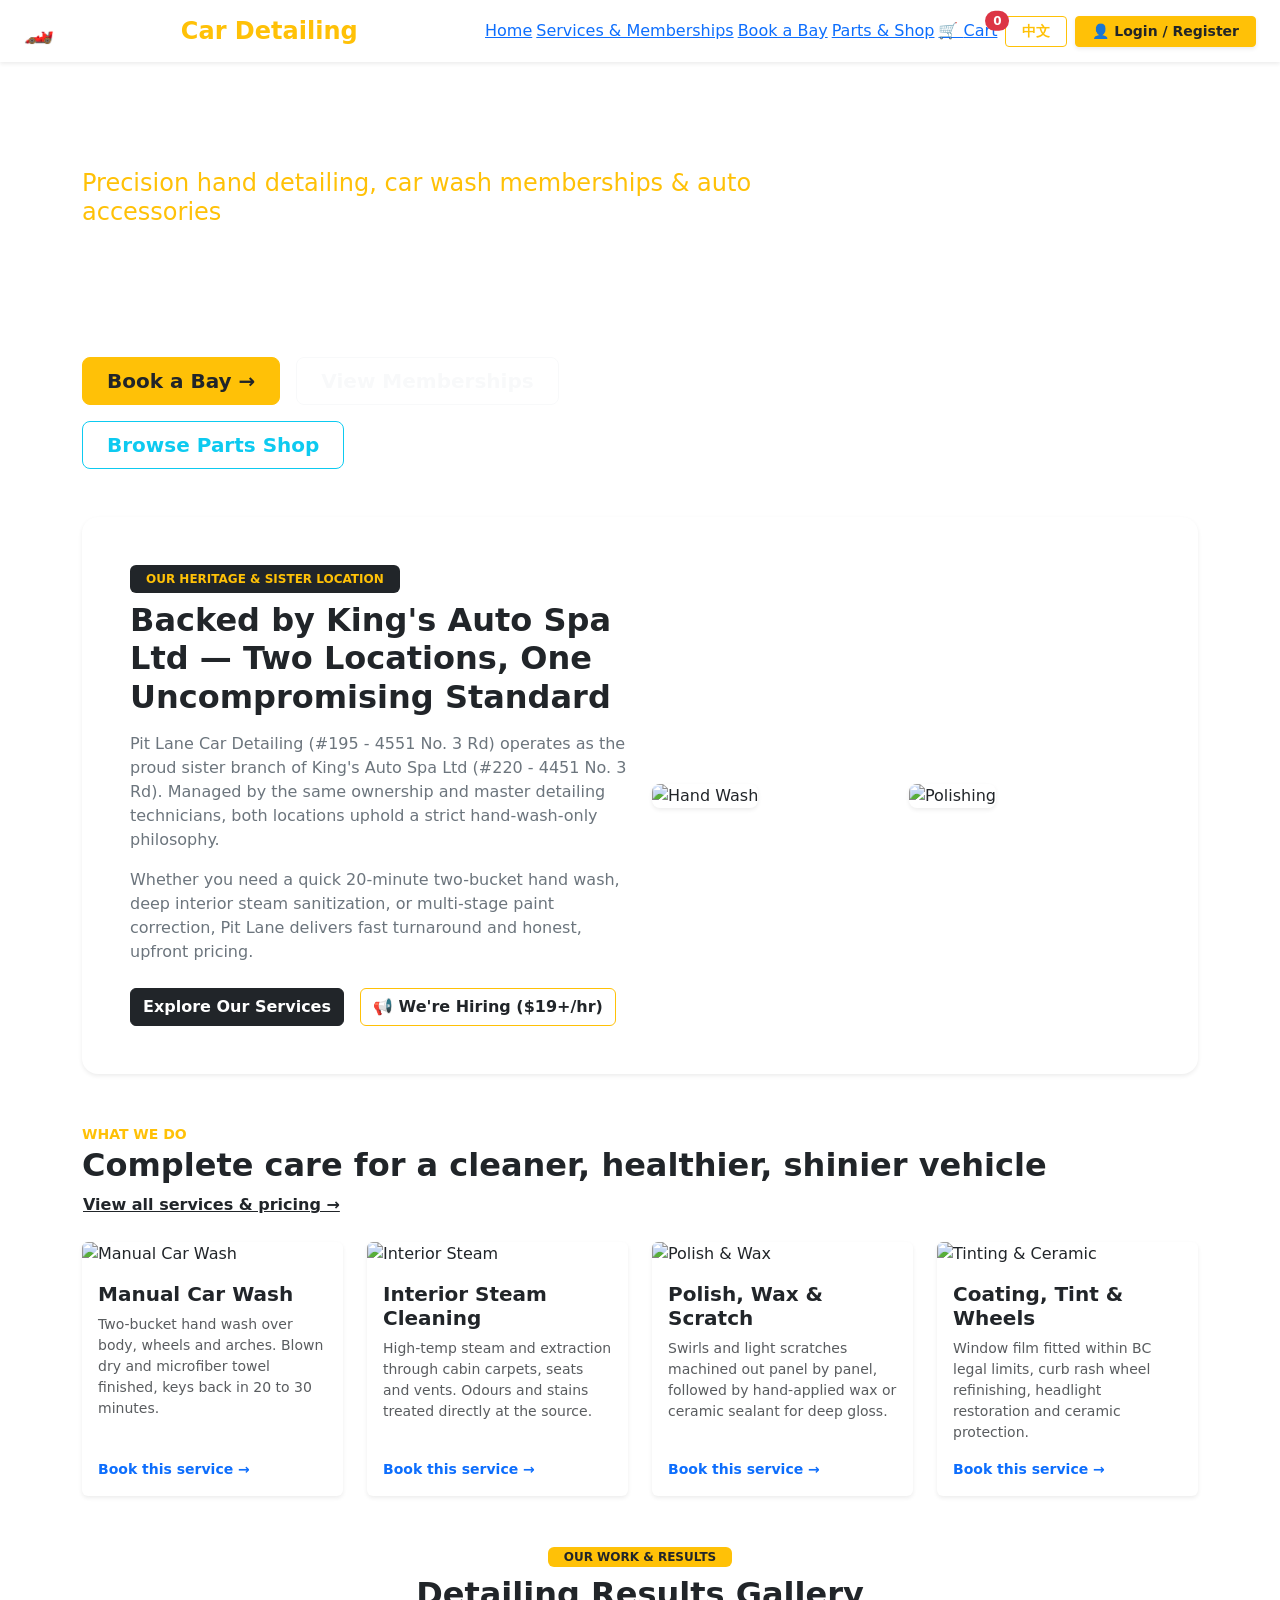
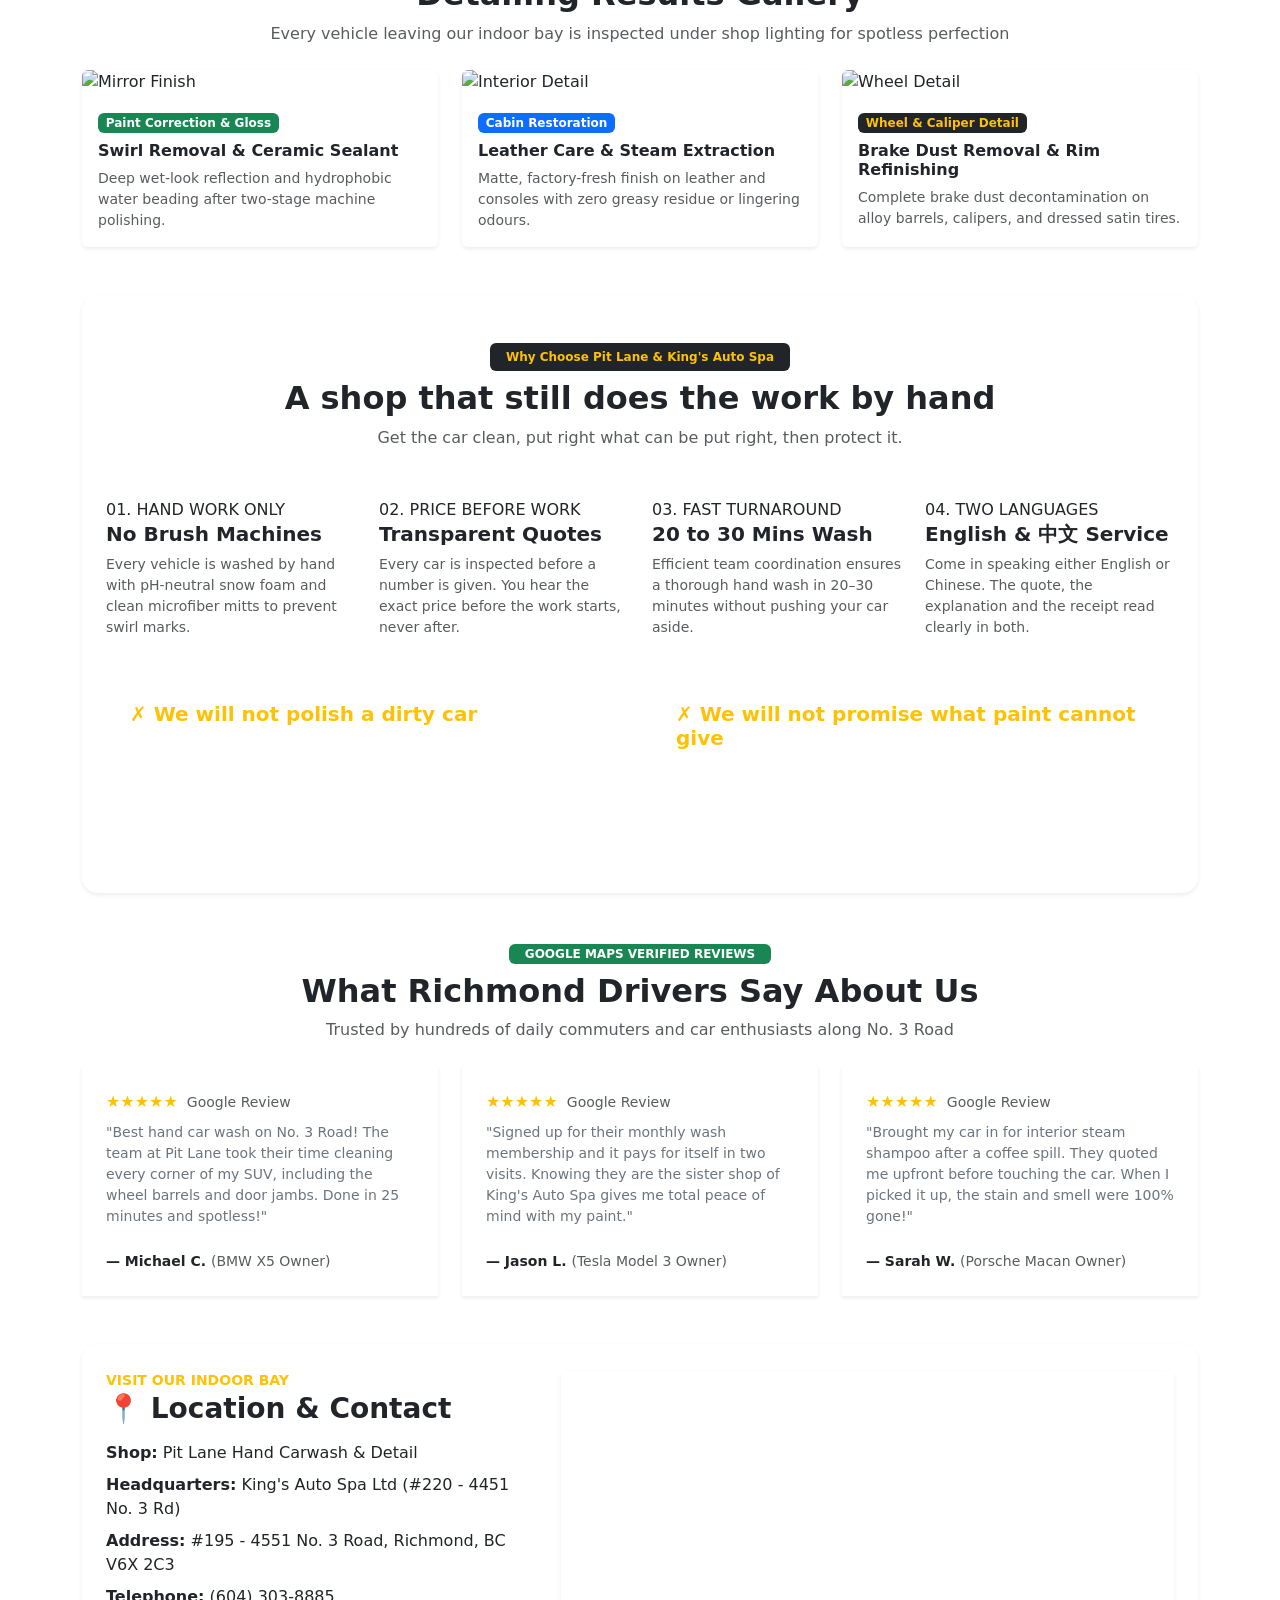
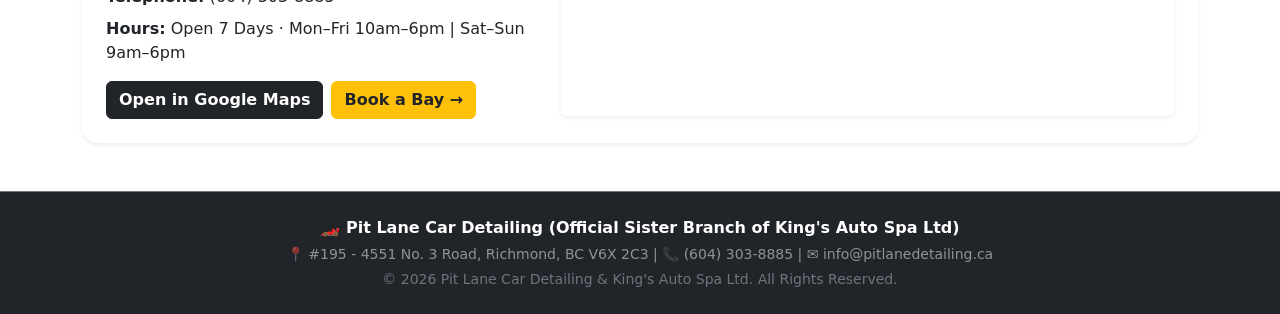
==== commit fd7565ef: "Update multi-page website for Pit Lane" ====
--- a/index.html
+++ b/index.html
@@ -3,1616 +3,358 @@
 <head>
     <meta charset="UTF-8">
     <meta name="viewport" content="width=device-width, initial-scale=1.0">
-    <title>Pit Lane Car Detailing | Premium Hand Car Wash & Auto Detailing, Richmond BC</title>
+    <title>Pit Lane Car Detailing | Official Sister Branch of King's Auto Spa</title>
     <link href="https://cdn.jsdelivr.net/npm/bootstrap@5.3.0/dist/css/bootstrap.min.css" rel="stylesheet">
-    <style>
-        :root {
-            --pl-dark: #0f1115;
-            --pl-card-dark: #181b22;
-            --pl-gold: #f59e0b;
-            --pl-gold-hover: #d97706;
-            --pl-border: #2a2f3a;
-        }
-        body {
-            background-color: #f6f7f9;
-            color: #1a1e24;
-            font-family: -apple-system, BlinkMacSystemFont, "Segoe UI", Roboto, "Helvetica Neue", Arial, sans-serif;
-        }
-        .navbar-custom {
-            background-color: var(--pl-dark);
-            border-bottom: 1px solid var(--pl-border);
-        }
-        .nav-link-custom {
-            font-size: 0.92rem;
-            font-weight: 600;
-            padding: 6px 13px !important;
-            border-radius: 20px;
-            transition: all 0.2s ease;
-            color: rgba(255, 255, 255, 0.78) !important;
-            text-decoration: none;
-            white-space: nowrap;
-            display: inline-block;
-        }
-        .nav-link-custom:hover {
-            color: #ffffff !important;
-            background-color: rgba(255, 255, 255, 0.1);
-        }
-        .nav-link-custom.nav-active {
-            color: var(--pl-dark) !important;
-            background-color: var(--pl-gold) !important;
-            box-shadow: 0 2px 8px rgba(245, 158, 11, 0.35);
-        }
-        .hero-section {
-            background: linear-gradient(135deg, rgba(15,17,21,0.92) 0%, rgba(24,27,34,0.85) 100%),
-            url('https://images.unsplash.com/photo-1607860108855-64acf2078ed9?auto=format&fit=crop&w=1600&q=80') center/cover no-repeat;
-            color: #ffffff;
-            padding: 85px 0 75px;
-            border-bottom: 3px solid var(--pl-gold);
-        }
-        .hero-pill {
-            display: inline-block;
-            background: rgba(245, 158, 11, 0.15);
-            border: 1px solid rgba(245, 158, 11, 0.45);
-            color: #fbbf24;
-            padding: 6px 16px;
-            border-radius: 30px;
-            font-size: 0.85rem;
-            font-weight: 600;
-            letter-spacing: 0.3px;
-            margin-bottom: 18px;
-        }
-        .craft-number {
-            font-size: 0.85rem;
-            font-weight: 800;
-            color: var(--pl-gold);
-            letter-spacing: 1px;
-            display: block;
-            margin-bottom: 6px;
-        }
-        .service-row-item {
-            background: #ffffff;
-            border: 1px solid #e5e7eb;
-            border-radius: 10px;
-            padding: 18px 20px;
-            transition: all 0.2s ease;
-        }
-        .service-row-item:hover {
-            border-color: var(--pl-gold);
-            transform: translateY(-2px);
-            box-shadow: 0 6px 16px rgba(0,0,0,0.06);
-        }
-        .membership-card {
-            border-radius: 14px;
-            transition: transform 0.25s ease;
-        }
-        .membership-card:hover {
-            transform: translateY(-5px);
-        }
-        .dont-do-card {
-            background-color: var(--pl-dark);
-            color: #ffffff;
-            border-radius: 14px;
-            border-left: 4px solid var(--pl-gold);
-        }
-        .page-section { display: none; }
-        .active-section { display: block; }
-        .time-badge-label { font-size: 0.8rem; color: #6c757d; font-weight: 600; margin-bottom: 2px; display: block; }
-        .prod-card-img { height: 185px; object-fit: cover; width: 100%; }
-        .receipt-card { border: 2px dashed #0d6efd; background-color: #f8fbff; }
-    </style>
+    <link rel="stylesheet" href="styles.css">
 </head>
 <body class="d-flex flex-column min-vh-100">
 
-<!-- 顶部导航栏 -->
-<nav class="navbar navbar-expand-lg navbar-dark navbar-custom sticky-top shadow-sm py-2">
-    <div class="container-fluid px-lg-4">
-        <a class="navbar-brand fw-bold fs-4 d-flex align-items-center text-white" href="javascript:void(0)" onclick="showPage('home')">
-            <span class="me-2">🏎️</span>
-            <span>Pit Lane <span class="text-warning">Car Detailing</span></span>
-        </a>
-        <button class="navbar-toggler" type="button" data-bs-toggle="collapse" data-bs-target="#navbarNav">
-            <span class="navbar-toggler-icon"></span>
-        </button>
-        <div class="collapse navbar-collapse" id="navbarNav">
-            <ul class="navbar-nav ms-auto align-items-center gap-1">
-                <li class="nav-item">
-                    <a class="nav-link-custom nav-active" id="nav-btn-home" href="javascript:void(0)" onclick="showPage('home')">Home</a>
-                </li>
-                <li class="nav-item">
-                    <a class="nav-link-custom" id="nav-btn-services" href="javascript:void(0)" onclick="showPage('services')">Services & Pricing</a>
-                </li>
-                <li class="nav-item">
-                    <a class="nav-link-custom" id="nav-btn-membership" href="javascript:void(0)" onclick="showPage('membership')">Memberships</a>
-                </li>
-                <li class="nav-item">
-                    <a class="nav-link-custom" id="nav-btn-shop" href="javascript:void(0)" onclick="showPage('shop')">Parts & Shop</a>
-                </li>
-                <li class="nav-item">
-                    <a class="nav-link-custom" id="nav-btn-booking" href="javascript:void(0)" onclick="showPage('booking')">Book a Bay</a>
-                </li>
-                <li class="nav-item">
-                    <a class="nav-link-custom position-relative" id="nav-btn-cart" href="javascript:void(0)" onclick="showPage('cart')">
-                        🛒 <span>Cart</span>
-                        <span class="position-absolute top-0 start-100 translate-middle badge rounded-pill bg-danger" id="cartCountBadge">0</span>
-                    </a>
-                </li>
-                <li class="nav-item ms-lg-1 notranslate">
-                    <button class="btn btn-outline-warning btn-sm fw-bold px-3 py-1" onclick="toggleAutoTranslate()" id="langToggleBtn">
-                        中文
-                    </button>
-                </li>
-                <li class="nav-item ms-lg-1 notranslate" id="authNavArea">
-                    <button class="btn btn-warning btn-sm fw-bold px-3 py-1 text-dark shadow-sm" data-bs-toggle="modal" data-bs-target="#authModal">
-                        👤 Login / Register
-                    </button>
-                </li>
-            </ul>
-        </div>
+<!-- 公共导航栏挂载点 -->
+<div id="sharedNavbar"></div>
+
+<!-- 1. 顶部滚动式广告横幅 (Hero Carousel：含洗车行简介、Indeed招工广告、月度会员活动) -->
+<div id="heroCarousel" class="carousel slide" data-bs-ride="carousel">
+    <div class="carousel-indicators">
+        <button type="button" data-bs-target="#heroCarousel" data-bs-slide-to="0" class="active"></button>
+        <button type="button" data-bs-target="#heroCarousel" data-bs-slide-to="1"></button>
+        <button type="button" data-bs-target="#heroCarousel" data-bs-slide-to="2"></button>
     </div>
-</nav>
-
-<!-- ==================== 1. 首页 (HOME PAGE) ==================== -->
-<div id="page-home" class="page-section active-section">
-    <section class="hero-section">
-        <div class="container">
-            <div class="row align-items-center">
-                <div class="col-lg-8">
-                    <div class="hero-pill">
-                        <span>Indoor Bay · Hand Work Only · English & 中文 · Open 7 Days</span>
-                    </div>
-                    <h1 class="display-4 fw-bold mb-3">More than a car wash.</h1>
-                    <h3 class="fw-normal text-warning mb-3">Precision hand detailing, car wash memberships & auto accessories</h3>
-                    <p class="lead text-white-50 mb-4">We work out of an indoor bay on No. 3 Road in Richmond. Two-bucket hand wash, keys back in 20 to 30 minutes. No harsh brush machines, no shortcuts — daily drivers and weekend cars get the same meticulous attention.</p>
-                    <div class="d-flex flex-wrap gap-3">
-                        <button class="btn btn-warning btn-lg fw-bold text-dark px-4" onclick="showPage('booking')">Book a Bay →</button>
-                        <button class="btn btn-outline-light btn-lg fw-bold px-4" onclick="showPage('membership')">View Memberships</button>
-                        <button class="btn btn-outline-info btn-lg fw-bold px-4" onclick="showPage('shop')">Browse Parts Shop</button>
-                    </div>
-                </div>
-            </div>
-        </div>
-    </section>
-
-    <div class="container my-5">
-        <!-- 四大主打核心项目 -->
-        <section class="mb-5">
-            <div class="d-flex justify-content-between align-items-end mb-4 flex-wrap gap-2">
-                <div>
-                    <span class="text-warning fw-bold text-uppercase small">What We Do</span>
-                    <h2 class="fw-bold mb-0">Complete care for a cleaner, healthier, shinier vehicle</h2>
-                </div>
-                <button class="btn btn-link text-dark fw-bold p-0" onclick="showPage('services')">View all 10 services →</button>
-            </div>
-            <div class="row g-4">
-                <div class="col-md-3 col-sm-6">
-                    <div class="card h-100 border-0 shadow-sm p-3">
-                        <div class="fs-2 mb-2">🧽</div>
-                        <h5 class="fw-bold">Manual Car Wash</h5>
-                        <p class="text-muted small flex-grow-1">Two-bucket hand wash over body, wheels and arches. Blown dry and microfiber towel finished, keys back in 20 to 30 minutes.</p>
-                        <a href="javascript:void(0)" class="fw-bold text-primary text-decoration-none small" onclick="quickBookService('Manual Car Wash ($35)')">Book this service →</a>
-                    </div>
-                </div>
-                <div class="col-md-3 col-sm-6">
-                    <div class="card h-100 border-0 shadow-sm p-3">
-                        <div class="fs-2 mb-2">💨</div>
-                        <h5 class="fw-bold">Interior Steam Cleaning</h5>
-                        <p class="text-muted small flex-grow-1">High-temp steam and extraction through cabin carpets, seats and vents. Odours and stains treated directly at the source.</p>
-                        <a href="javascript:void(0)" class="fw-bold text-primary text-decoration-none small" onclick="quickBookService('Interior Steam Shampoo ($150)')">Book this service →</a>
-                    </div>
-                </div>
-                <div class="col-md-3 col-sm-6">
-                    <div class="card h-100 border-0 shadow-sm p-3">
-                        <div class="fs-2 mb-2">✨</div>
-                        <h5 class="fw-bold">Polish, Wax & Scratch</h5>
-                        <p class="text-muted small flex-grow-1">Swirls and light scratches machined out panel by panel, followed by hand-applied wax or ceramic sealant for deep gloss.</p>
-                        <a href="javascript:void(0)" class="fw-bold text-primary text-decoration-none small" onclick="quickBookService('Polish & Wax ($160)')">Book this service →</a>
-                    </div>
-                </div>
-                <div class="col-md-3 col-sm-6">
-                    <div class="card h-100 border-0 shadow-sm p-3">
-                        <div class="fs-2 mb-2">🛡️</div>
-                        <h5 class="fw-bold">Tinting & Wheel Repair</h5>
-                        <p class="text-muted small flex-grow-1">Window film fitted within BC legal limits, curb rash wheel refinishing, headlight restoration and ceramic protection.</p>
-                        <a href="javascript:void(0)" class="fw-bold text-primary text-decoration-none small" onclick="quickBookService('Ceramic Coating & Protection ($299)')">Book this service →</a>
-                    </div>
-                </div>
-            </div>
-        </section>
-
-        <!-- 01-04 匠心标准 -->
-        <section class="py-5 px-4 bg-white rounded-4 shadow-sm mb-5">
-            <div class="text-center mb-5">
-                <span class="badge bg-dark text-warning px-3 py-2 mb-2">Why Choose Pit Lane</span>
-                <h2 class="fw-bold">A shop that still does the work by hand</h2>
-                <p class="text-muted">Get the car clean, put right what can be put right, then protect it.</p>
-            </div>
-            <div class="row g-4">
-                <div class="col-md-3 col-sm-6">
-                    <span class="craft-number">01. HAND WORK ONLY</span>
-                    <h5 class="fw-bold">No Brush Machines</h5>
-                    <p class="text-muted small">Every vehicle is washed by hand with pH-neutral snow foam and clean microfiber mitts to prevent swirl marks.</p>
-                </div>
-                <div class="col-md-3 col-sm-6">
-                    <span class="craft-number">02. PRICE BEFORE WORK</span>
-                    <h5 class="fw-bold">Transparent Quotes</h5>
-                    <p class="text-muted small">Every car is inspected before a number is given. You hear the exact price before the work starts, never after.</p>
-                </div>
-                <div class="col-md-3 col-sm-6">
-                    <span class="craft-number">03. FAST TURNAROUND</span>
-                    <h5 class="fw-bold">20 to 30 Mins Wash</h5>
-                    <p class="text-muted small">Efficient team coordination ensures a thorough hand wash in 20–30 minutes without pushing your car aside.</p>
-                </div>
-                <div class="col-md-3 col-sm-6">
-                    <span class="craft-number">04. TWO LANGUAGES</span>
-                    <h5 class="fw-bold">English & 中文 Service</h5>
-                    <p class="text-muted small">Come in speaking either English or Chinese. The quote, the explanation and the receipt read clearly in both.</p>
-                </div>
-            </div>
-        </section>
-
-        <!-- 原则承诺 -->
-        <section class="mb-5">
-            <div class="row g-4 align-items-stretch">
-                <div class="col-md-6">
-                    <div class="dont-do-card p-4 h-100">
-                        <h5 class="fw-bold text-warning mb-2">✗ We will not polish a dirty car</h5>
-                        <p class="text-white-50 small mb-0">Nothing gets polished, waxed or coated until the paint is fully decontaminated and tree sap or road tar are dissolved off. Skipping that saves an hour and ruins the paint.</p>
-                    </div>
-                </div>
-                <div class="col-md-6">
-                    <div class="dont-do-card p-4 h-100">
-                        <h5 class="fw-bold text-warning mb-2">✗ We will not promise what paint cannot give</h5>
-                        <p class="text-white-50 small mb-0">A deep scratch through the clear coat will not vanish by magic. We inspect paint depth first and tell you honestly at the counter how much better it can get.</p>
-                    </div>
-                </div>
-            </div>
-        </section>
-
-        <!-- 门店地址与 Google Map -->
-        <section class="p-4 bg-white rounded-4 shadow-sm">
-            <div class="row align-items-center g-4">
-                <div class="col-lg-5">
-                    <span class="text-warning fw-bold small text-uppercase">Visit Our Indoor Bay</span>
-                    <h3 class="fw-bold mb-3">📍 Location & Contact</h3>
-                    <p class="mb-2"><strong>Shop:</strong> <span>Pit Lane Hand Carwash & Detail</span></p>
-                    <p class="mb-2"><strong>Address:</strong> <span>#195 - 4551 No. 3 Road, Richmond, BC V6X 2C3</span></p>
-                    <p class="mb-2"><strong>Telephone:</strong> <span>(604) 303-8885</span></p>
-                    <p class="mb-2"><strong>Email:</strong> <span>info@pitlanedetailing.ca</span></p>
-                    <p class="mb-3"><strong>Hours:</strong> <span>Open 7 Days · Mon–Fri 10am–6pm | Sat–Sun 9am–6pm</span></p>
-                    <div class="d-flex gap-2">
-                        <a href="https://maps.google.com/?q=4551+Number+3+Rd+%23195,+Richmond,+BC+V6X+2C3" target="_blank" class="btn btn-dark fw-bold">Open in Google Maps</a>
-                        <button class="btn btn-warning fw-bold text-dark" onclick="showPage('booking')">Book a Bay →</button>
-                    </div>
-                </div>
-                <div class="col-lg-7">
-                    <div class="ratio ratio-16x9 rounded overflow-hidden shadow-sm">
-                        <iframe src="https://maps.google.com/maps?q=4551+Number+3+Rd+%23195,+Richmond,+BC+V6X+2C3&t=&z=15&ie=UTF8&iwloc=&output=embed" style="border:0;" allowfullscreen="" loading="lazy"></iframe>
-                    </div>
-                </div>
-            </div>
-        </section>
+    <div class="carousel-inner">
+        <!-- 轮播 1：车行简介与 King's Auto Spa 分店背书 -->
+        <div class="carousel-item active">
+            <div class="hero-slide hero-slide-1 text-white">
+                <div class="container">
+                    <div class="col-lg-8">
+                        <div class="hero-pill" data-zh="King's Auto Spa 旗下分店 · 室内无尘工位 · 纯手工精洗 · 七天营业">
+                            Sister Shop of King's Auto Spa · Indoor Bay · Hand Work Only · Open 7 Days
+                        </div>
+                        <h1 class="display-4 fw-bold mb-3" data-zh="不止于洗车，更是匠心养护。">More than a car wash.</h1>
+                        <h4 class="fw-normal text-warning mb-3" data-zh="列治文 3 号路专业手工精洗、洗车会员与精选汽美用品中心">
+                            Precision hand detailing, car wash memberships & auto accessories
+                        </h4>
+                        <p class="lead text-white-50 mb-4" data-zh="作为 King's Auto Spa Ltd 旗下的核心直营分店，我们位于列治文 3 号路 #195 室内专业工位。坚持两桶水纯手工精洗，20 至 30 分钟高效交车，绝不使用伤漆滚刷机。">
+                            As the proud sister location of King's Auto Spa Ltd, we work out of an indoor bay at #195 - 4551 No. 3 Road. Two-bucket hand wash, keys back in 20 to 30 minutes. No harsh brush machines, no shortcuts.
+                        </p>
+                        <div class="d-flex flex-wrap gap-3">
+                            <a href="services.html#booking-section" class="btn btn-warning btn-lg fw-bold text-dark px-4" data-zh="立即预约工位 →">Book a Bay →</a>
+                            <a href="services.html#membership-section" class="btn btn-outline-light btn-lg fw-bold px-4" data-zh="查看会员计划">View Memberships</a>
+                            <a href="shop.html" class="btn btn-outline-info btn-lg fw-bold px-4" data-zh="浏览汽美商城">Browse Parts Shop</a>
+                        </div>
+                    </div>
+                </div>
+            </div>
+        </div>
+
+        <!-- 轮播 2：Indeed 正在招工宣传横幅 -->
+        <div class="carousel-item">
+            <div class="hero-slide hero-slide-2 text-white">
+                <div class="container">
+                    <div class="col-lg-8">
+                        <div class="hero-pill bg-success bg-opacity-25 border-success text-white" data-zh="📢 团队扩招中 · 全职与兼职均可 · 提供带薪培训">
+                            📢 WE ARE HIRING · Full-Time & Part-Time · Training Provided
+                        </div>
+                        <h1 class="display-5 fw-bold mb-3" data-zh="诚聘：洗车与汽美技师 (Car Wash Attendant)">
+                            Join Our Team: Car Wash Attendant
+                        </h1>
+                        <h4 class="fw-normal text-warning mb-3" data-zh="起薪 $19.00 / 小时 · 每周约 40 小时 · 免费停车与员工内部折扣">
+                            Pay: From $19.00 / hr · Expected 40.0 hrs/week · On-Site Parking & Store Discount
+                        </h4>
+                        <p class="lead text-white-50 mb-4" data-zh="我们正在寻找友好、注重细节且可靠的伙伴加入 Pit Lane 团队！无需相关经验，店内提供完整培训。如果你热爱汽车并喜欢快节奏的团队氛围，欢迎加入我们！">
+                            We are seeking a friendly, detail-oriented, and reliable Car Wash Attendant to join our team. Prior experience is not required — full training is provided!
+                        </p>
+                        <div class="d-flex flex-wrap gap-3">
+                            <button class="btn btn-warning btn-lg fw-bold text-dark px-4" data-bs-toggle="modal" data-bs-target="#hiringModal" data-zh="查看完整招工信息与要求 →">
+                                View Full Job Description →
+                            </button>
+                            <a href="#location-section" class="btn btn-outline-light btn-lg fw-bold px-4" data-zh="查看门店地址到店应聘">Apply In Person</a>
+                        </div>
+                    </div>
+                </div>
+            </div>
+        </div>
+
+        <!-- 轮播 3：月度洗车会员与镀晶特惠 -->
+        <div class="carousel-item">
+            <div class="hero-slide hero-slide-3 text-white">
+                <div class="container">
+                    <div class="col-lg-8">
+                        <div class="hero-pill" data-zh="洗得越多 · 省得越多 · 月度无限次洗车卡">
+                            Wash More. Save More. · Monthly Unlimited Plans
+                        </div>
+                        <h1 class="display-5 fw-bold mb-3" data-zh="月度洗车会员仅需 $29 / 月起">
+                            Car Wash Memberships Starting at $29/mo
+                        </h1>
+                        <h4 class="fw-normal text-warning mb-3" data-zh="尊享无限次手工外观精洗、优先工位预约与全店美容折扣">
+                            Unlimited hand washes, priority bay access & exclusive detailing discounts
+                        </h4>
+                        <p class="lead text-white-50 mb-4" data-zh="告别昂贵的单次洗车！办理月度会员或无限次洗车通票，让您的爱车在温哥华雨季也能时刻保持展厅级光泽。">
+                            Keep your vehicle spotless all year round in Richmond. Choose from Basic, Premium Unlimited, or VIP All-Access plans with zero long-term lock-in.
+                        </p>
+                        <div class="d-flex flex-wrap gap-3">
+                            <a href="services.html#membership-section" class="btn btn-warning btn-lg fw-bold text-dark px-4" data-zh="立即查看会员方案 →">Explore Membership Plans →</a>
+                        </div>
+                    </div>
+                </div>
+            </div>
+        </div>
     </div>
+    <button class="carousel-control-prev" type="button" data-bs-target="#heroCarousel" data-bs-slide="prev"><span class="carousel-control-prev-icon"></span></button>
+    <button class="carousel-control-next" type="button" data-bs-target="#heroCarousel" data-bs-slide="next"><span class="carousel-control-next-icon"></span></button>
 </div>
 
-<!-- ==================== 2. 完整服务与报价页面 (SERVICES PAGE) ==================== -->
-<div id="page-services" class="page-section">
-    <div class="container my-5">
+<div class="container my-5">
+    <!-- 2. King's Auto Spa 品牌渊源与分店介绍 (带实景图) -->
+    <section class="p-4 p-md-5 bg-white rounded-4 shadow-sm mb-5">
+        <div class="row align-items-center g-4">
+            <div class="col-lg-6">
+                <span class="badge bg-dark text-warning px-3 py-2 mb-2" data-zh="品牌故事 · 双店联动">OUR HERITAGE & SISTER LOCATION</span>
+                <h2 class="fw-bold mb-3" data-zh="源自 King's Auto Spa 的匠心品质，列治文双店为您服务">
+                    Backed by King's Auto Spa Ltd — Two Locations, One Uncompromising Standard
+                </h2>
+                <p class="text-secondary" data-zh="Pit Lane Car Detailing 是列治文知名汽美中心 King's Auto Spa Ltd (#220 - 4451 No. 3 Rd) 旗下的官方直营分店。我们共享同一支资深技师团队、全套进口中性洗护原液以及严苛的纯手工交车标准。">
+                    Pit Lane Car Detailing (#195 - 4551 No. 3 Rd) operates as the proud sister branch of <strong>King's Auto Spa Ltd</strong> (#220 - 4451 No. 3 Rd). Managed by the same ownership and master detailing technicians, both locations uphold a strict hand-wash-only philosophy.
+                </p>
+                <p class="text-secondary mb-4" data-zh="无论您是需要 20 分钟快速手工洗车、内饰高温蒸汽杀菌，还是专业的机器镜面抛光与纳米镀晶，Pit Lane 都能为您提供无需漫长等待的高品质服务。">
+                    Whether you need a quick 20-minute two-bucket hand wash, deep interior steam sanitization, or multi-stage paint correction, Pit Lane delivers fast turnaround and honest, upfront pricing.
+                </p>
+                <div class="d-flex gap-3">
+                    <a href="services.html" class="btn btn-dark fw-bold" data-zh="查看全部服务项目">Explore Our Services</a>
+                    <button class="btn btn-outline-warning text-dark fw-bold" data-bs-toggle="modal" data-bs-target="#hiringModal" data-zh="📢 查看门店招聘详情">📢 We're Hiring ($19+/hr)</button>
+                </div>
+            </div>
+            <div class="col-lg-6">
+                <div class="row g-3">
+                    <div class="col-6">
+                        <img src="https://images.unsplash.com/photo-1520340356584-f9917d1eea6f?auto=format&fit=crop&w=600&q=80" class="img-fluid rounded-3 shadow-sm" style="height:240px; width:100%; object-fit:cover;" alt="Hand Wash">
+                    </div>
+                    <div class="col-6">
+                        <img src="https://images.unsplash.com/photo-1607860108855-64acf2078ed9?auto=format&fit=crop&w=600&q=80" class="img-fluid rounded-3 shadow-sm" style="height:240px; width:100%; object-fit:cover;" alt="Polishing">
+                    </div>
+                </div>
+            </div>
+        </div>
+    </section>
+
+    <!-- 3. 四大核心业务介绍 (带高清配图) -->
+    <section class="mb-5">
+        <div class="d-flex justify-content-between align-items-end mb-4 flex-wrap gap-2">
+            <div>
+                <span class="text-warning fw-bold text-uppercase small" data-zh="核心业务展示">What We Do</span>
+                <h2 class="fw-bold mb-0" data-zh="全方位呵护，让爱车更洁净、健康、闪耀">Complete care for a cleaner, healthier, shinier vehicle</h2>
+            </div>
+            <a href="services.html" class="btn btn-link text-dark fw-bold p-0" data-zh="查看全部服务与价格 →">View all services & pricing →</a>
+        </div>
+        <div class="row g-4">
+            <div class="col-md-3 col-sm-6">
+                <div class="card h-100 border-0 shadow-sm overflow-hidden">
+                    <img src="https://images.unsplash.com/photo-1520340356584-f9917d1eea6f?auto=format&fit=crop&w=500&q=80" class="service-img-top" alt="Manual Car Wash">
+                    <div class="card-body d-flex flex-column">
+                        <h5 class="fw-bold" data-zh="纯手工全车精洗">Manual Car Wash</h5>
+                        <p class="text-muted small flex-grow-1" data-zh="车身、轮毂与轮拱两桶水纯手工精洗，无接触吹干配合超细纤维毛巾收水，20 至 30 分钟快速交车。">
+                            Two-bucket hand wash over body, wheels and arches. Blown dry and microfiber towel finished, keys back in 20 to 30 minutes.
+                        </p>
+                        <a href="services.html#booking-section" class="fw-bold text-primary text-decoration-none small" data-zh="预约此项服务 →">Book this service →</a>
+                    </div>
+                </div>
+            </div>
+            <div class="col-md-3 col-sm-6">
+                <div class="card h-100 border-0 shadow-sm overflow-hidden">
+                    <img src="https://images.unsplash.com/photo-1552930294-6b595f4c2974?auto=format&fit=crop&w=500&q=80" class="service-img-top" alt="Interior Steam">
+                    <div class="card-body d-flex flex-column">
+                        <h5 class="fw-bold" data-zh="内饰高温蒸汽杀菌清洁">Interior Steam Cleaning</h5>
+                        <p class="text-muted small flex-grow-1" data-zh="地毯、座椅与空调出风口高温蒸汽深层抽洗消毒，从源头彻底分解异味、咖啡渍与宠物毛发。">
+                            High-temp steam and extraction through cabin carpets, seats and vents. Odours and stains treated directly at the source.
+                        </p>
+                        <a href="services.html#booking-section" class="fw-bold text-primary text-decoration-none small" data-zh="预约此项服务 →">Book this service →</a>
+                    </div>
+                </div>
+            </div>
+            <div class="col-md-3 col-sm-6">
+                <div class="card h-100 border-0 shadow-sm overflow-hidden">
+                    <img src="https://images.unsplash.com/photo-1607860108855-64acf2078ed9?auto=format&fit=crop&w=500&q=80" class="service-img-top" alt="Polish & Wax">
+                    <div class="card-body d-flex flex-column">
+                        <h5 class="fw-bold" data-zh="镜面抛光、打蜡与去划痕">Polish, Wax & Scratch</h5>
+                        <p class="text-muted small flex-grow-1" data-zh="逐块钣金精细研磨去除太阳纹与浅层划痕，随后手工涂装棕榈蜡或陶瓷封体以恢复深邃光泽。">
+                            Swirls and light scratches machined out panel by panel, followed by hand-applied wax or ceramic sealant for deep gloss.
+                        </p>
+                        <a href="services.html#booking-section" class="fw-bold text-primary text-decoration-none small" data-zh="预约此项服务 →">Book this service →</a>
+                    </div>
+                </div>
+            </div>
+            <div class="col-md-3 col-sm-6">
+                <div class="card h-100 border-0 shadow-sm overflow-hidden">
+                    <img src="https://images.unsplash.com/photo-1503376780353-7e6692767b70?auto=format&fit=crop&w=500&q=80" class="service-img-top" alt="Tinting & Ceramic">
+                    <div class="card-body d-flex flex-column">
+                        <h5 class="fw-bold" data-zh="纳米镀晶、贴膜与轮毂修复">Coating, Tint & Wheels</h5>
+                        <p class="text-muted small flex-grow-1" data-zh="符合 BC 省法规的隔热窗膜、轮毂路沿刮蹭翻新修复、大灯去黄翻新及长效纳米石墨烯镀晶保护。">
+                            Window film fitted within BC legal limits, curb rash wheel refinishing, headlight restoration and ceramic protection.
+                        </p>
+                        <a href="services.html#booking-section" class="fw-bold text-primary text-decoration-none small" data-zh="预约此项服务 →">Book this service →</a>
+                    </div>
+                </div>
+            </div>
+        </div>
+    </section>
+
+    <!-- 4. 洗车与汽美施工效果展示 (Detailing Results Showcase) -->
+    <section class="mb-5">
+        <div class="text-center mb-4">
+            <span class="badge bg-warning text-dark px-3 py-1 mb-2" data-zh="施工效果实拍">OUR WORK & RESULTS</span>
+            <h2 class="fw-bold" data-zh="洗车与深度美容效果展示">Detailing Results Gallery</h2>
+            <p class="text-muted" data-zh="每一台驶出 Pit Lane 工位的车辆，都经过技师在灯光下的严格细节检查">Every vehicle leaving our indoor bay is inspected under shop lighting for spotless perfection</p>
+        </div>
+        <div class="row g-4">
+            <div class="col-md-4">
+                <div class="card border-0 shadow-sm overflow-hidden h-100">
+                    <img src="https://images.unsplash.com/photo-1549399542-7e3f8b79c341?auto=format&fit=crop&w=600&q=80" class="showcase-img" alt="Mirror Finish">
+                    <div class="card-body">
+                        <span class="badge bg-success mb-2" data-zh="漆面镜面还原">Paint Correction & Gloss</span>
+                        <h6 class="fw-bold" data-zh="去太阳纹抛光与纳米封体效果">Swirl Removal & Ceramic Sealant</h6>
+                        <p class="text-muted small mb-0" data-zh="彻底清除自动洗车机留下的细微划痕，车漆恢复如镜面般的深邃反光与超强疏水效果。"> Deep wet-look reflection and hydrophobic water beading after two-stage machine polishing.</p>
+                    </div>
+                </div>
+            </div>
+            <div class="col-md-4">
+                <div class="card border-0 shadow-sm overflow-hidden h-100">
+                    <img src="https://images.unsplash.com/photo-1563720223185-11003d516935?auto=format&fit=crop&w=600&q=80" class="showcase-img" alt="Interior Detail">
+                    <div class="card-body">
+                        <span class="badge bg-primary mb-2" data-zh="座舱深度翻新">Cabin Restoration</span>
+                        <h6 class="fw-bold" data-zh="真皮座椅精洗与内饰蒸汽杀菌">Leather Care & Steam Extraction</h6>
+                        <p class="text-muted small mb-0" data-zh="座椅缝隙、地毯盐渍与中控按键深度清洁，恢复新车般的清爽哑光质感，不留油腻残留。">Matte, factory-fresh finish on leather and consoles with zero greasy residue or lingering odours.</p>
+                    </div>
+                </div>
+            </div>
+            <div class="col-md-4">
+                <div class="card border-0 shadow-sm overflow-hidden h-100">
+                    <img src="https://images.unsplash.com/photo-1618843479313-40f8afb4b4d8?auto=format&fit=crop&w=600&q=80" class="showcase-img" alt="Wheel Detail">
+                    <div class="card-body">
+                        <span class="badge bg-dark text-warning mb-2" data-zh="轮毂与细节精洗">Wheel & Caliper Detail</span>
+                        <h6 class="fw-bold" data-zh="轮毂铁粉清除与路沿刮痕修复">Brake Dust Removal & Rim Refinishing</h6>
+                        <p class="text-muted small mb-0" data-zh="使用安全中性去铁粉剂溶解顽固刹车粉尘，刹车卡钳与轮毂内桶焕然一新。">Complete brake dust decontamination on alloy barrels, calipers, and dressed satin tires.</p>
+                    </div>
+                </div>
+            </div>
+        </div>
+    </section>
+
+    <!-- 5. 为什么选择我们：01-04 服务宗旨与“绝不妥协原则” -->
+    <section class="py-5 px-4 bg-white rounded-4 shadow-sm mb-5">
         <div class="text-center mb-5">
-            <span class="badge bg-warning text-dark px-3 py-1 mb-2">Hand Work Only</span>
-            <h1 class="fw-bold">The Full List of Detailing Services</h1>
-            <p class="text-muted">Book one service on its own or combine several in a single visit</p>
-        </div>
-
-        <div class="row g-3 mb-5">
+            <span class="badge bg-dark text-warning px-3 py-2 mb-2" data-zh="我们的服务宗旨">Why Choose Pit Lane & King's Auto Spa</span>
+            <h2 class="fw-bold" data-zh="一家依然坚持纯手工匠心施工的车行">A shop that still does the work by hand</h2>
+            <p class="text-muted" data-zh="洗净车身、还原瑕疵、长效保护——始终如一的专业标准。">Get the car clean, put right what can be put right, then protect it.</p>
+        </div>
+        <div class="row g-4 mb-4">
+            <div class="col-md-3 col-sm-6">
+                <span class="craft-number" data-zh="01. 坚持纯手工">01. HAND WORK ONLY</span>
+                <h5 class="fw-bold" data-zh="拒绝机器滚刷伤漆">No Brush Machines</h5>
+                <p class="text-muted small" data-zh="每台车均采用中性预洗泡沫与洁净超细纤维洗车手套纯手工擦洗，杜绝自动洗车机造成的太阳纹。">Every vehicle is washed by hand with pH-neutral snow foam and clean microfiber mitts to prevent swirl marks.</p>
+            </div>
+            <div class="col-md-3 col-sm-6">
+                <span class="craft-number" data-zh="02. 施工前透明报价">02. PRICE BEFORE WORK</span>
+                <h5 class="fw-bold" data-zh="先看车报价再施工">Transparent Quotes</h5>
+                <p class="text-muted small" data-zh="施工前当面检查车况并给出明确报价，所有费用在动工前确认，绝无事后隐形加价。">Every car is inspected before a number is given. You hear the exact price before the work starts, never after.</p>
+            </div>
+            <div class="col-md-3 col-sm-6">
+                <span class="craft-number" data-zh="03. 高效准时交车">03. FAST TURNAROUND</span>
+                <h5 class="fw-bold" data-zh="20 至 30 分钟快速手洗">20 to 30 Mins Wash</h5>
+                <p class="text-muted small" data-zh="默契的技师团队协作，确保在 20 至 30 分钟内完成高标准手工精洗，绝不拖延晾车。">Efficient team coordination ensures a thorough hand wash in 20–30 minutes without pushing your car aside.</p>
+            </div>
+            <div class="col-md-3 col-sm-6">
+                <span class="craft-number" data-zh="04. 中英双语无障碍">04. TWO LANGUAGES</span>
+                <h5 class="fw-bold" data-zh="中英文报价与沟通">English & 中文 Service</h5>
+                <p class="text-muted small" data-zh="支持全程中文或英文无障碍交流，报价、项目说明与收据均清晰明了。">Come in speaking either English or Chinese. The quote, the explanation and the receipt read clearly in both.</p>
+            </div>
+        </div>
+
+        <div class="row g-4">
             <div class="col-md-6">
-                <div class="service-row-item d-flex justify-content-between align-items-center">
-                    <div>
-                        <h5 class="fw-bold mb-1">Manual Car Wash</h5>
-                        <p class="text-muted small mb-1">Two-bucket hand wash over body, wheels and arches, blown dry and towel finished, glass in and out.</p>
-                        <span class="badge bg-light text-secondary border">⏱️ 20 to 30 mins</span>
-                        <span class="badge bg-primary ms-1">From $35</span>
-                    </div>
-                    <button class="btn btn-outline-dark btn-sm fw-bold ms-3 text-nowrap" onclick="quickBookService('Manual Car Wash ($35)')">Select →</button>
+                <div class="dont-do-card p-4 h-100">
+                    <h5 class="fw-bold text-warning mb-2" data-zh="✗ 我们绝不在未深度清洁的车漆上直接抛光">✗ We will not polish a dirty car</h5>
+                    <p class="text-white-50 small mb-0" data-zh="在彻底清除漆面铁粉、树胶与柏油之前，我们绝不直接上抛光机或打蜡镀晶。省掉清洁步骤只会刮花车漆。">Nothing gets polished, waxed or coated until the paint is fully decontaminated and tree sap or road tar are dissolved off.</p>
                 </div>
             </div>
             <div class="col-md-6">
-                <div class="service-row-item d-flex justify-content-between align-items-center">
-                    <div>
-                        <h5 class="fw-bold mb-1">Full Interior & Exterior Detail</h5>
-                        <p class="text-muted small mb-1">Complete exterior hand wash plus deep cabin vacuum, mat wash, console sanitization and leather care.</p>
-                        <span class="badge bg-light text-secondary border">⏱️ 1.5 to 2.5 hrs</span>
-                        <span class="badge bg-primary ms-1">From $89</span>
-                    </div>
-                    <button class="btn btn-outline-dark btn-sm fw-bold ms-3 text-nowrap" onclick="quickBookService('Full Interior & Exterior Detail ($89)')">Select →</button>
-                </div>
-            </div>
-            <div class="col-md-6">
-                <div class="service-row-item d-flex justify-content-between align-items-center">
-                    <div>
-                        <h5 class="fw-bold mb-1">Interior Steam Shampoo</h5>
-                        <p class="text-muted small mb-1">Steam and extraction through carpets, seats, mats and headliner, vents by hand, odours treated at source.</p>
-                        <span class="badge bg-light text-secondary border">⏱️ 3 to 5 hrs</span>
-                        <span class="badge bg-primary ms-1">From $150</span>
-                    </div>
-                    <button class="btn btn-outline-dark btn-sm fw-bold ms-3 text-nowrap" onclick="quickBookService('Interior Steam Shampoo ($150)')">Select →</button>
-                </div>
-            </div>
-            <div class="col-md-6">
-                <div class="service-row-item d-flex justify-content-between align-items-center">
-                    <div>
-                        <h5 class="fw-bold mb-1">Polish & Wax</h5>
-                        <p class="text-muted small mb-1">Machine polish for deep gloss restoration, followed by hand-applied carnauba/ceramic wax protection.</p>
-                        <span class="badge bg-light text-secondary border">⏱️ 3 to 6 hrs</span>
-                        <span class="badge bg-primary ms-1">From $160</span>
-                    </div>
-                    <button class="btn btn-outline-dark btn-sm fw-bold ms-3 text-nowrap" onclick="quickBookService('Polish & Wax ($160)')">Select →</button>
-                </div>
-            </div>
-            <div class="col-md-6">
-                <div class="service-row-item d-flex justify-content-between align-items-center">
-                    <div>
-                        <h5 class="fw-bold mb-1">Scratch Removal</h5>
-                        <p class="text-muted small mb-1">Light scratches, swirls and wash marks machined out panel by panel, paint depth checked first.</p>
-                        <span class="badge bg-light text-secondary border">⏱️ Half day to 2 days</span>
-                        <span class="badge bg-primary ms-1">From $180</span>
-                    </div>
-                    <button class="btn btn-outline-dark btn-sm fw-bold ms-3 text-nowrap" onclick="quickBookService('Scratch Removal ($180)')">Select →</button>
-                </div>
-            </div>
-            <div class="col-md-6">
-                <div class="service-row-item d-flex justify-content-between align-items-center">
-                    <div>
-                        <h5 class="fw-bold mb-1">Tree Sap & Tar Cleaning</h5>
-                        <p class="text-muted small mb-1">Sap, road tar and industrial overspray dissolved and lifted off paint and glass, never scrubbed in.</p>
-                        <span class="badge bg-light text-secondary border">⏱️ 1 to 3 hrs</span>
-                        <span class="badge bg-primary ms-1">From $75</span>
-                    </div>
-                    <button class="btn btn-outline-dark btn-sm fw-bold ms-3 text-nowrap" onclick="quickBookService('Tree Sap & Tar Cleaning ($75)')">Select →</button>
-                </div>
-            </div>
-            <div class="col-md-6">
-                <div class="service-row-item d-flex justify-content-between align-items-center">
-                    <div>
-                        <h5 class="fw-bold mb-1">Headlight Restoration</h5>
-                        <p class="text-muted small mb-1">Yellowed, hazy lenses wet-sanded back, machine polished and UV-sealed so light gets out at night.</p>
-                        <span class="badge bg-light text-secondary border">⏱️ 1 to 2 hrs</span>
-                        <span class="badge bg-primary ms-1">From $65</span>
-                    </div>
-                    <button class="btn btn-outline-dark btn-sm fw-bold ms-3 text-nowrap" onclick="quickBookService('Headlight Restoration ($65)')">Select →</button>
-                </div>
-            </div>
-            <div class="col-md-6">
-                <div class="service-row-item d-flex justify-content-between align-items-center">
-                    <div>
-                        <h5 class="fw-bold mb-1">Engine Bay Cleaning</h5>
-                        <p class="text-muted small mb-1">Engine bay safely degreased and plastics dressed, with sensitive electronics covered before spraying.</p>
-                        <span class="badge bg-light text-secondary border">⏱️ 1 to 2 hrs</span>
-                        <span class="badge bg-primary ms-1">From $60</span>
-                    </div>
-                    <button class="btn btn-outline-dark btn-sm fw-bold ms-3 text-nowrap" onclick="quickBookService('Engine Bay Cleaning ($60)')">Select →</button>
-                </div>
-            </div>
-            <div class="col-md-6">
-                <div class="service-row-item d-flex justify-content-between align-items-center">
-                    <div>
-                        <h5 class="fw-bold mb-1">Wheel Repair & Refinishing</h5>
-                        <p class="text-muted small mb-1">Curb rash repaired, primed and refinished so the alloy wheel matches the rest of the set.</p>
-                        <span class="badge bg-light text-secondary border">⏱️ 1 to 2 days</span>
-                        <span class="badge bg-primary ms-1">From $120 / wheel</span>
-                    </div>
-                    <button class="btn btn-outline-dark btn-sm fw-bold ms-3 text-nowrap" onclick="quickBookService('Wheel Repair ($120)')">Select →</button>
-                </div>
-            </div>
-            <div class="col-md-6">
-                <div class="service-row-item d-flex justify-content-between align-items-center">
-                    <div>
-                        <h5 class="fw-bold mb-1">Ceramic Coating & Tinting</h5>
-                        <p class="text-muted small mb-1">Multi-year graphene/ceramic paint protection or heat-rejecting window tint within BC legal limits.</p>
-                        <span class="badge bg-light text-secondary border">⏱️ Half day to 1 day</span>
-                        <span class="badge bg-primary ms-1">From $299</span>
-                    </div>
-                    <button class="btn btn-outline-dark btn-sm fw-bold ms-3 text-nowrap" onclick="quickBookService('Ceramic Coating & Protection ($299)')">Select →</button>
-                </div>
-            </div>
-        </div>
-    </div>
+                <div class="dont-do-card p-4 h-100">
+                    <h5 class="fw-bold text-warning mb-2" data-zh="✗ 我们绝不夸大承诺车漆无法达到的效果">✗ We will not promise what paint cannot give</h5>
+                    <p class="text-white-50 small mb-0" data-zh="已经伤及底漆的深划痕无法靠抛光凭空消失。我们会先检测清漆层厚度，并如实告知能还原到的最佳程度。">A deep scratch through the clear coat will not vanish by magic. We inspect paint depth first and tell you honestly how much better it can get.</p>
+                </div>
+            </div>
+        </div>
+    </section>
+
+    <!-- 6. Google Maps 真实客户高分评价展示 (Google Reviews) -->
+    <section class="mb-5">
+        <div class="text-center mb-4">
+            <span class="badge bg-success px-3 py-1 mb-2" data-zh="Google Maps 高分口碑">GOOGLE MAPS VERIFIED REVIEWS</span>
+            <h2 class="fw-bold" data-zh="车主们的真实五星好评 ★★★★★">What Richmond Drivers Say About Us</h2>
+            <p class="text-muted" data-zh="来自 Pit Lane Car Detailing 与 King's Auto Spa 客户的真实反馈"> Trusted by hundreds of daily commuters and car enthusiasts along No. 3 Road</p>
+        </div>
+        <div class="row g-4">
+            <div class="col-md-4">
+                <div class="review-card p-4 h-100 shadow-sm d-flex flex-column">
+                    <div class="text-warning mb-2">★★★★★ <span class="text-muted small ms-1" data-zh="Google 认证评价">Google Review</span></div>
+                    <p class="text-secondary small flex-grow-1" data-zh="“列治文最棒的纯手工洗车店！之前在自动洗车机把车漆刮花了，来 Pit Lane 做了全车抛光和精洗，老板和员工特别认真，连空调出风口和轮毂内侧都洗得一尘不染，30分钟就拿车了！”">
+                        "Best hand car wash on No. 3 Road! The team at Pit Lane took their time cleaning every corner of my SUV, including the wheel barrels and door jambs. Done in 25 minutes and spotless!"
+                    </p>
+                    <div class="fw-bold small mt-2">— Michael C. <span class="text-muted fw-normal">(BMW X5 Owner)</span></div>
+                </div>
+            </div>
+            <div class="col-md-4">
+                <div class="review-card p-4 h-100 shadow-sm d-flex flex-column">
+                    <div class="text-warning mb-2">★★★★★ <span class="text-muted small ms-1" data-zh="Google 认证评价">Google Review</span></div>
+                    <p class="text-secondary small flex-grow-1" data-zh="“和 King's Auto Spa 是一家老板，手艺一如既往地稳！在店里办了 $49 的包月洗车会员，温哥华雨季随时过来冲一冲擦干，完全不用担心太阳纹，中英文沟通特别顺畅，强烈推荐！”">
+                        "Signed up for their monthly wash membership and it pays for itself in two visits. Knowing they are the sister shop of King's Auto Spa gives me total peace of mind with my paint."
+                    </p>
+                    <div class="fw-bold small mt-2">— Jason L. <span class="text-muted fw-normal">(Tesla Model 3 Owner)</span></div>
+                </div>
+            </div>
+            <div class="col-md-4">
+                <div class="review-card p-4 h-100 shadow-sm d-flex flex-column">
+                    <div class="text-warning mb-2">★★★★★ <span class="text-muted small ms-1" data-zh="Google 认证评价">Google Review</span></div>
+                    <p class="text-secondary small flex-grow-1" data-zh="“家里小朋友在后座洒了牛奶味道很大，送来做内饰高温蒸汽清洁。价格在施工前就说得明明白白，没有任何乱收费。提车时车里干干净净，一点异味都没有了，非常专业！”">
+                        "Brought my car in for interior steam shampoo after a coffee spill. They quoted me upfront before touching the car. When I picked it up, the stain and smell were 100% gone!"
+                    </p>
+                    <div class="fw-bold small mt-2">— Sarah W. <span class="text-muted fw-normal">(Porsche Macan Owner)</span></div>
+                </div>
+            </div>
+        </div>
+    </section>
+
+    <!-- 7. 门店地址与 Google Maps 导航 -->
+    <section id="location-section" class="p-4 bg-white rounded-4 shadow-sm">
+        <div class="row align-items-center g-4">
+            <div class="col-lg-5">
+                <span class="text-warning fw-bold small text-uppercase" data-zh="欢迎莅临室内施工车间">Visit Our Indoor Bay</span>
+                <h3 class="fw-bold mb-3" data-zh="📍 门店地址与联系方式">📍 Location & Contact</h3>
+                <p class="mb-2"><strong data-zh="门店名称：">Shop:</strong> <span data-zh="Pit Lane 纯手工精洗与汽美中心">Pit Lane Hand Carwash & Detail</span></p>
+                <p class="mb-2"><strong data-zh="总店关联：">Headquarters:</strong> <span data-zh="King's Auto Spa Ltd (#220 - 4451 No. 3 Rd)">King's Auto Spa Ltd (#220 - 4451 No. 3 Rd)</span></p>
+                <p class="mb-2"><strong data-zh="本址详细地址：">Address:</strong> <span data-zh="列治文 3 号路 4551 号 #195 室 (Richmond, BC V6X 2C3)">#195 - 4551 No. 3 Road, Richmond, BC V6X 2C3</span></p>
+                <p class="mb-2"><strong data-zh="联系电话：">Telephone:</strong> (604) 303-8885</p>
+                <p class="mb-3"><strong data-zh="营业时间：">Hours:</strong> <span data-zh="七天营业 · 周一至周五 10:00–18:00 | 周末 09:00–18:00">Open 7 Days · Mon–Fri 10am–6pm | Sat–Sun 9am–6pm</span></p>
+                <div class="d-flex flex-wrap gap-2">
+                    <a href="https://maps.google.com/?q=4551+Number+3+Rd+%23195,+Richmond,+BC+V6X+2C3" target="_blank" class="btn btn-dark fw-bold" data-zh="在 Google Maps 中导航">Open in Google Maps</a>
+                    <a href="services.html#booking-section" class="btn btn-warning fw-bold text-dark" data-zh="在线预约工位 →">Book a Bay →</a>
+                </div>
+            </div>
+            <div class="col-lg-7">
+                <div class="ratio ratio-16x9 rounded overflow-hidden shadow-sm">
+                    <iframe src="https://maps.google.com/maps?q=4551+Number+3+Rd+%23195,+Richmond,+BC+V6X+2C3&t=&z=15&ie=UTF8&iwloc=&output=embed" style="border:0;" allowfullscreen="" loading="lazy"></iframe>
+                </div>
+            </div>
+        </div>
+    </section>
 </div>
 
-<!-- ==================== 3. 月度会员套餐页 (MEMBERSHIP PAGE) ==================== -->
-<div id="page-membership" class="page-section">
-    <div class="container my-5">
-        <div class="text-center mb-5">
-            <span class="badge bg-warning text-dark px-3 py-1 mb-2">Wash More. Save More.</span>
-            <h1 class="fw-bold">Car Wash Membership Plans</h1>
-            <p class="text-muted">Flexible monthly upkeep plans for every driver — keep your car spotless all month long</p>
-        </div>
-
-        <div class="row g-4 mb-5">
-            <div class="col-md-4">
-                <div class="card h-100 shadow-sm border-0 membership-card p-3">
-                    <div class="card-body d-flex flex-column text-center">
-                        <h4 class="fw-bold">Basic Membership</h4>
-                        <p class="text-muted small">Essential Routine Care</p>
-                        <h2 class="fw-bold my-3"><span>$29</span> <span class="fs-6 text-muted fw-normal">/ month</span></h2>
-                        <ul class="list-unstyled text-start text-secondary mb-4 flex-grow-1 lh-lg">
-                            <li>✓ 4 exterior hand washes per month</li>
-                            <li>✓ Standard microfiber dry & tire shine</li>
-                            <li>✓ Member-only pricing on detailing</li>
-                            <li>✓ Cancel anytime, no long-term lock</li>
-                        </ul>
-                        <button class="btn btn-outline-dark fw-bold w-100 py-2" onclick="quickBookService('Membership: Basic Plan ($29/mo)')">Choose Basic</button>
-                    </div>
-                </div>
-            </div>
-
-            <div class="col-md-4">
-                <div class="card h-100 shadow border-warning membership-card p-3" style="border-width: 2px;">
-                    <div class="card-body d-flex flex-column text-center">
-                        <div><span class="badge bg-warning text-dark mb-2">MOST POPULAR</span></div>
-                        <h4 class="fw-bold">Premium Membership</h4>
-                        <p class="text-muted small">Frequent Commuter Choice</p>
-                        <h2 class="fw-bold text-primary my-3"><span>$49</span> <span class="fs-6 text-muted fw-normal">/ month</span></h2>
-                        <ul class="list-unstyled text-start text-secondary mb-4 flex-grow-1 lh-lg">
-                            <li class="fw-bold text-dark">✓ Unlimited exterior hand washes</li>
-                            <li>✓ Monthly interior vacuum & wipe-down</li>
-                            <li>✓ Priority bay booking access</li>
-                            <li>✓ 10% OFF all additional detailing services</li>
-                            <li>✓ Cancel anytime, no long-term lock</li>
-                        </ul>
-                        <button class="btn btn-warning fw-bold text-dark w-100 py-2" onclick="quickBookService('Membership: Premium Plan ($49/mo)')">Choose Premium</button>
-                    </div>
-                </div>
-            </div>
-
-            <div class="col-md-4">
-                <div class="card h-100 shadow-sm border-0 membership-card bg-dark text-white p-3">
-                    <div class="card-body d-flex flex-column text-center">
-                        <div><span class="badge bg-secondary mb-2">ROYAL TREATMENT</span></div>
-                        <h4 class="fw-bold text-warning">VIP All-Access</h4>
-                        <p class="text-white-50 small">Complete Inside & Out Upkeep</p>
-                        <h2 class="fw-bold text-white my-3"><span>$79</span> <span class="fs-6 text-white-50 fw-normal">/ month</span></h2>
-                        <ul class="list-unstyled text-start text-white-50 mb-4 flex-grow-1 lh-lg">
-                            <li class="fw-bold text-warning">✓ Unlimited washes (exterior & interior)</li>
-                            <li>✓ Top priority bay reservation</li>
-                            <li>✓ 15% OFF all additional services & parts</li>
-                            <li>✓ Quarterly wax / protection boost</li>
-                            <li>✓ Cancel anytime, no long-term lock</li>
-                        </ul>
-                        <button class="btn btn-outline-warning fw-bold w-100 py-2" onclick="quickBookService('Membership: VIP Plan ($79/mo)')">Choose VIP</button>
-                    </div>
-                </div>
-            </div>
-        </div>
-
-        <div class="alert alert-light border shadow-sm text-center p-4 rounded-3">
-            <h5 class="fw-bold mb-1">🎟️ The Unlimited Washing Pass (1 Month to 1 Year) is also available!</h5>
-            <p class="text-muted small mb-0">Prices shown are the plan outline and are confirmed at the counter. Call (604) 303-8885 or book a bay online to activate your pass today.</p>
-        </div>
-    </div>
-</div>
-
-<!-- ==================== 4. 在线预约页面 (BOOK A BAY PAGE) ==================== -->
-<div id="page-booking" class="page-section">
-    <div class="container my-5" style="max-width: 860px;">
-        <div class="p-4 p-md-5 bg-white rounded-4 shadow">
-            <div class="text-center mb-4">
-                <span class="badge bg-warning text-dark mb-2">Book a Bay · Contact</span>
-                <h2 class="fw-bold">Tell Us the Car and the Job</h2>
-                <p class="text-muted">No prepayment required. Quoted and confirmed before work begins. Instant confirmation email sent upon booking!</p>
-            </div>
-
-            <form onsubmit="handleBookingSubmit(event)">
-                <div class="row g-3">
-                    <div class="col-md-6">
-                        <label class="form-label fw-bold">Your Name *</label>
-                        <input type="text" class="form-control" id="custName" placeholder="e.g. Alex Smith" required>
-                    </div>
-                    <div class="col-md-6">
-                        <label class="form-label fw-bold">Phone Number *</label>
-                        <input type="tel" class="form-control" id="custPhone" placeholder="e.g. 604-303-8885" required>
-                    </div>
-                    <div class="col-md-6">
-                        <label class="form-label fw-bold">Email (For Confirmation) *</label>
-                        <input type="email" class="form-control" id="custEmail" placeholder="name@example.com" required>
-                    </div>
-                    <div class="col-md-3">
-                        <label class="form-label fw-bold">Vehicle Model *</label>
-                        <input type="text" class="form-control" id="custCarModel" placeholder="e.g. Porsche Macan" required>
-                    </div>
-                    <div class="col-md-3">
-                        <label class="form-label fw-bold">License Plate *</label>
-                        <input type="text" class="form-control" id="custPlate" placeholder="e.g. BC-PL888" required>
-                    </div>
-                    <div class="col-md-6">
-                        <label class="form-label fw-bold">What Needs Doing (Select Service / Plan) *</label>
-                        <select class="form-select" id="servicePackageSelect" required>
-                            <option value="Manual Car Wash ($35)">Manual Car Wash ($35)</option>
-                            <option value="Full Interior & Exterior Detail ($89)" selected>Full Interior & Exterior Detail ($89)</option>
-                            <option value="Interior Steam Shampoo ($150)">Interior Steam Shampoo ($150)</option>
-                            <option value="Polish & Wax ($160)">Polish & Wax ($160)</option>
-                            <option value="Scratch Removal ($180)">Scratch Removal ($180)</option>
-                            <option value="Tree Sap & Tar Cleaning ($75)">Tree Sap & Tar Cleaning ($75)</option>
-                            <option value="Headlight Restoration ($65)">Headlight Restoration ($65)</option>
-                            <option value="Engine Bay Cleaning ($60)">Engine Bay Cleaning ($60)</option>
-                            <option value="Wheel Repair ($120)">Wheel Repair ($120)</option>
-                            <option value="Ceramic Coating & Protection ($299)">Ceramic Coating & Protection ($299)</option>
-                            <option value="Membership: Basic Plan ($29/mo)">Membership: Basic Plan ($29/mo)</option>
-                            <option value="Membership: Premium Plan ($49/mo)">Membership: Premium Plan ($49/mo)</option>
-                            <option value="Membership: VIP Plan ($79/mo)">Membership: VIP Plan ($79/mo)</option>
-                        </select>
-                    </div>
-
-                    <div class="col-md-6">
-                        <label class="form-label fw-bold d-flex justify-content-between align-items-center">
-                            <span>Appointment Date & Time *</span>
-                            <span class="badge bg-light text-secondary border fw-normal" id="dateFormatHint">YYYY-MM-DD</span>
-                        </label>
-                        <div class="row g-2">
-                            <div class="col-6">
-                                <span class="time-badge-label">📅 Date</span>
-                                <input type="date" class="form-control" id="bookingDate" required>
-                            </div>
-                            <div class="col-3">
-                                <span class="time-badge-label">⏰ Hour</span>
-                                <select class="form-select" id="bookingHour" required>
-                                    <option value="09">09</option><option value="10" selected>10</option><option value="11">11</option>
-                                    <option value="12">12</option><option value="13">13</option><option value="14">14</option>
-                                    <option value="15">15</option><option value="16">16</option><option value="17">17</option>
-                                </select>
-                            </div>
-                            <div class="col-3">
-                                <span class="time-badge-label">⏱️ Minute</span>
-                                <select class="form-select" id="bookingMinute" required>
-                                    <option value="00">00</option><option value="15">15</option><option value="30">30</option><option value="45">45</option>
-                                </select>
-                            </div>
-                        </div>
-                    </div>
-
-                    <div class="col-12">
-                        <label class="form-label fw-bold">Additional Notes (Optional)</label>
-                        <input type="text" class="form-control" id="custNotes" placeholder="Any specific stains, pet hair, or areas needing special attention?">
-                    </div>
-
-                    <div class="col-12 text-center mt-4">
-                        <button type="submit" class="btn btn-warning btn-lg px-5 fw-bold text-dark">Send Booking Request</button>
-                    </div>
-                </div>
-            </form>
-        </div>
-    </div>
-</div>
-
-<!-- ==================== 5. 汽车用品商城页面 (PARTS & SHOP PAGE) ==================== -->
-<div id="page-shop" class="page-section">
-    <div class="container my-5">
-        <div class="d-flex justify-content-between align-items-center mb-4 flex-wrap gap-2">
-            <div>
-                <span class="text-warning fw-bold small text-uppercase">Pit Lane Pro Shop</span>
-                <h2 class="fw-bold mb-0">Car Care Products & Accessories</h2>
-                <p class="text-muted mb-0">Professional-grade detailing supplies & accessories — pickup at #195 - 4551 No. 3 Rd or postal delivery</p>
-            </div>
-            <button class="btn btn-dark fw-bold" onclick="showPage('cart')">
-                🛒 <span>View Cart</span> (<span id="shopCartBadge">0</span>)
-            </button>
-        </div>
-        <div class="row g-4" id="shopProductGrid"></div>
-    </div>
-</div>
-
-<!-- ==================== 6. 购物车页面 (SHOPPING CART) ==================== -->
-<div id="page-cart" class="page-section">
-    <div class="container my-5">
-        <h2 class="fw-bold mb-4">🛒 Shopping Cart</h2>
-        <div class="card shadow-sm border-0 mb-4">
-            <div class="card-header bg-white py-3">
-                <div class="form-check">
-                    <input class="form-check-input" type="checkbox" id="selectAllCart" onchange="toggleSelectAllCart(this)">
-                    <label class="form-check-label fw-bold ms-2" for="selectAllCart">Select All Items</label>
-                </div>
-            </div>
-            <div class="card-body p-0">
-                <div class="table-responsive">
-                    <table class="table table-hover align-middle mb-0">
-                        <tbody id="cartTableBody"></tbody>
-                    </table>
-                </div>
-            </div>
-        </div>
-        <div class="d-flex justify-content-between align-items-center bg-white p-3 rounded shadow-sm">
-            <button class="btn btn-outline-secondary" onclick="showPage('shop')">← Continue Shopping</button>
-            <div class="d-flex align-items-center gap-3">
-                <div class="fs-5"><span>Selected Total:</span> <span class="text-danger fw-bold fs-4" id="cartSelectedTotal">$0.00</span></div>
-                <button class="btn btn-warning btn-lg fw-bold text-dark px-4" onclick="proceedToCheckout()">Proceed to Checkout</button>
-            </div>
-        </div>
-    </div>
-</div>
-
-<!-- ==================== 7. 结算与支付页面 (CHECKOUT) ==================== -->
-<div id="page-checkout" class="page-section">
-    <div class="container my-5" style="max-width: 800px;">
-        <div class="card shadow border-0 p-4">
-            <h3 class="fw-bold mb-3 border-bottom pb-2">Confirm & Place Order</h3>
-            <div class="mb-4">
-                <h5 class="fw-bold">Order Summary</h5>
-                <ul class="list-group mb-2" id="checkoutItemsList"></ul>
-                <div class="text-end fs-5"><span>Grand Total:</span> <span class="text-danger fw-bold" id="checkoutFinalTotal">$0.00</span></div>
-            </div>
-            <form onsubmit="handlePlaceOrder(event)">
-                <div class="mb-4">
-                    <h5 class="fw-bold">Fulfillment Method</h5>
-                    <div class="form-check form-check-inline">
-                        <input class="form-check-input" type="radio" name="deliveryMethod" id="deliverySelf" value="In-Store Pickup" checked onchange="toggleAddressField(false)">
-                        <label class="form-check-label" for="deliverySelf">In-Store Pickup (#195 - 4551 No. 3 Rd)</label>
-                    </div>
-                    <div class="form-check form-check-inline">
-                        <input class="form-check-input" type="radio" name="deliveryMethod" id="deliveryShip" value="Postal Delivery" onchange="toggleAddressField(true)">
-                        <label class="form-check-label" for="deliveryShip">Postal Delivery</label>
-                    </div>
-                    <div class="mt-2" id="shippingAddressBox" style="display: none;">
-                        <label class="form-label small fw-bold">Shipping Address</label>
-                        <input type="text" class="form-control" id="shippingAddress" placeholder="Street, City, Postal Code">
-                    </div>
-                </div>
-                <div class="mb-4">
-                    <h5 class="fw-bold">Select Payment Method</h5>
-                    <div class="row g-2">
-                        <div class="col-sm-6">
-                            <div class="form-check p-3 border rounded">
-                                <input class="form-check-input" type="radio" name="payMethod" id="payWechat" value="WeChat Pay" checked>
-                                <label class="form-check-label fw-bold" for="payWechat">🟢 WeChat Pay (微信支付)</label>
-                            </div>
-                        </div>
-                        <div class="col-sm-6">
-                            <div class="form-check p-3 border rounded">
-                                <input class="form-check-input" type="radio" name="payMethod" id="payAlipay" value="Alipay">
-                                <label class="form-check-label fw-bold" for="payAlipay">🔵 Alipay (支付宝)</label>
-                            </div>
-                        </div>
-                        <div class="col-sm-6">
-                            <div class="form-check p-3 border rounded">
-                                <input class="form-check-input" type="radio" name="payMethod" id="payCredit" value="Credit Card">
-                                <label class="form-check-label fw-bold" for="payCredit">💳 Credit Card (信用卡)</label>
-                            </div>
-                        </div>
-                        <div class="col-sm-6">
-                            <div class="form-check p-3 border rounded">
-                                <input class="form-check-input" type="radio" name="payMethod" id="payDebit" value="Debit Card">
-                                <label class="form-check-label fw-bold" for="payDebit">🏧 Debit Card (储蓄卡)</label>
-                            </div>
-                        </div>
-                    </div>
-                </div>
-                <button type="submit" class="btn btn-success btn-lg w-100 fw-bold">Confirm & Pay Now</button>
-            </form>
-        </div>
-    </div>
-</div>
-
-<!-- ==================== 8. 电子收据页面 (RECEIPT) ==================== -->
-<div id="page-receipt" class="page-section">
-    <div class="container my-5" style="max-width: 650px;">
-        <div class="card receipt-card p-4 shadow-sm text-center">
-            <div class="text-success fs-1 mb-2">✓</div>
-            <h3 class="fw-bold text-success">Payment Successful!</h3>
-            <p class="text-muted small"><span>A formal receipt has been emailed to</span> <strong id="receiptCustomerEmail"></strong></p>
-            <hr>
-            <div class="text-start" id="receiptContent"></div>
-            <div class="mt-4 d-flex justify-content-center gap-2">
-                <button class="btn btn-primary" onclick="showPage('orders')">View in My Orders</button>
-                <button class="btn btn-outline-secondary" onclick="showPage('home')">Back to Home</button>
-            </div>
-        </div>
-    </div>
-</div>
-
-<!-- ==================== 9. 客户历史订单页 (MY ORDERS) ==================== -->
-<div id="page-orders" class="page-section">
-    <div class="container my-5">
-        <h2 class="fw-bold mb-4">📦 My Orders & Receipts</h2>
-        <div id="userOrdersList"></div>
-    </div>
-</div>
-
-<!-- 底部页脚 -->
-<footer class="bg-dark text-white py-4 mt-auto border-top border-secondary">
-    <div class="container text-center">
-        <p class="fw-bold mb-1">🏎️ Pit Lane Car Detailing (Pit Lane Hand Carwash & Detail)</p>
-        <p class="small text-white-50 mb-1">📍 #195 - 4551 No. 3 Road, Richmond, BC V6X 2C3 | 📞 (604) 303-8885 | ✉️ info@pitlanedetailing.ca</p>
-        <p class="small text-secondary mb-0">© 2026 Pit Lane Car Detailing. All Rights Reserved.</p>
-    </div>
-</footer>
-
-<!-- ==================== 登录/注册/员工申请 模态框 (中英双语固定对照 notranslate) ==================== -->
-<div class="modal fade notranslate" id="authModal" tabindex="-1">
-    <div class="modal-dialog modal-dialog-centered">
-        <div class="modal-content border-0 shadow">
-            <div class="modal-header border-bottom-0 pb-0">
-                <ul class="nav nav-pills w-100 justify-content-center gap-1">
-                    <li class="nav-item">
-                        <button class="nav-link active fw-bold px-3 py-1" data-bs-toggle="pill" data-bs-target="#login-pane">Login / 登录</button>
-                    </li>
-                    <li class="nav-item">
-                        <button class="nav-link fw-bold px-3 py-1" data-bs-toggle="pill" data-bs-target="#register-pane">Register / 注册</button>
-                    </li>
-                    <li class="nav-item">
-                        <button class="nav-link fw-bold px-3 py-1 text-warning border border-warning" data-bs-toggle="pill" data-bs-target="#employee-pane">
-                            👔 Employee Only / 员工通道
-                        </button>
-                    </li>
-                </ul>
-                <button type="button" class="btn-close ms-0" data-bs-dismiss="modal"></button>
-            </div>
-            <div class="modal-body p-4">
-                <div class="tab-content">
-                    <div class="tab-pane fade show active" id="login-pane">
-                        <form onsubmit="handleLogin(event)">
-                            <div class="mb-3">
-                                <label class="form-label small fw-bold">Email Address / 电子邮箱</label>
-                                <input type="email" class="form-control" id="loginEmail" placeholder="name@example.com" required>
-                            </div>
-                            <div class="mb-3">
-                                <label class="form-label small fw-bold">Password / 密码</label>
-                                <input type="password" class="form-control" id="loginPassword" placeholder="••••••••" required>
-                            </div>
-                            <button type="submit" class="btn btn-dark w-100 fw-bold py-2">Log In / 登录账户</button>
-                        </form>
-                    </div>
-
-                    <div class="tab-pane fade" id="register-pane">
-                        <form onsubmit="handleRegister(event)">
-                            <div class="mb-3">
-                                <label class="form-label small fw-bold">Full Name / 姓名</label>
-                                <input type="text" class="form-control" id="regName" placeholder="e.g. Alex" required>
-                            </div>
-                            <div class="mb-3">
-                                <label class="form-label small fw-bold">Email Address / 电子邮箱</label>
-                                <input type="email" class="form-control" id="regEmail" placeholder="name@example.com" required>
-                            </div>
-                            <div class="mb-3">
-                                <label class="form-label small fw-bold">Password / 密码</label>
-                                <input type="password" class="form-control" id="regPassword" placeholder="••••••••" required>
-                            </div>
-                            <div class="mb-3">
-                                <label class="form-label small fw-bold">Confirm Password / 再次确认密码</label>
-                                <input type="password" class="form-control" id="regConfirmPassword" placeholder="••••••••" required>
-                            </div>
-                            <button type="submit" class="btn btn-success w-100 fw-bold py-2">Create Customer Account / 创建客户账户</button>
-                        </form>
-                    </div>
-
-                    <div class="tab-pane fade" id="employee-pane">
-                        <div class="alert alert-warning py-2 small mb-3">
-                            ⚠️ <strong>Employee Registration / 员工注册须知:</strong><br>
-                            Submissions require owner approval before backend access is activated.<br>
-                            提交后需老板在后台批准后方可凭工位密码登录。
-                        </div>
-                        <form onsubmit="handleEmployeeRegister(event)">
-                            <div class="mb-2">
-                                <label class="form-label small fw-bold">Staff Full Name / 员工姓名</label>
-                                <input type="text" class="form-control" id="empName" placeholder="e.g. Yuanpeng" required>
-                            </div>
-                            <div class="mb-2">
-                                <label class="form-label small fw-bold">Staff Email / 员工邮箱</label>
-                                <input type="email" class="form-control" id="empEmail" placeholder="staff@pitlane.ca" required>
-                            </div>
-                            <div class="mb-2">
-                                <label class="form-label small fw-bold">Station Number / 工位编号</label>
-                                <input type="text" class="form-control" id="empStation" placeholder="e.g. Bay-01" required>
-                            </div>
-                            <div class="mb-3">
-                                <label class="form-label small fw-bold">Station Password / 工位登录密码</label>
-                                <input type="password" class="form-control" id="empPassword" placeholder="••••••••" required>
-                            </div>
-                            <button type="submit" class="btn btn-warning w-100 fw-bold py-2">Submit Staff Application / 提交员工申请</button>
-                        </form>
-                    </div>
-                </div>
-            </div>
-        </div>
-    </div>
-</div>
+<!-- 公共页脚挂载点 -->
+<div id="sharedFooter"></div>
 
 <script src="https://cdn.jsdelivr.net/npm/bootstrap@5.3.0/dist/js/bootstrap.bundle.min.js"></script>
+<script src="app.js"></script>
 <script>
-    let isChineseActive = false;
-
-    // 默认商品名称双语字典
-    const productNameZhMap = {
-        "pH-Neutral High Foam Car Wash Shampoo (1L)": "中性高泡洗车香波原液 (1L)",
-        "Plush Edgetless Microfiber Drying Towels (3-Pack)": "无边加厚超细纤维收水毛巾 (3条装)",
-        "Ceramic Graphene Quick Detailer Spray (500ml)": "纳米石墨烯快速镀晶维护喷雾 (500ml)",
-        "Custom 3D All-Weather Waterproof Floor Mats": "专车开模 3D 全包围防水脚垫套组",
-        "Premium Solid Car Vent Fragrance Clip": "高级车载固体出风口香薰夹",
-        "All-Weather Premium Frameless Wiper Blades": "全天候静音无骨雨刮片 (一对)",
-        "Plush Microfiber Drying Towels (3-Pack)": "加厚双面超细纤维洗车巾 (3条装)"
-    };
-
-    function getLocalizedProdName(name) {
-        if (isChineseActive && productNameZhMap[name]) {
-            return productNameZhMap[name];
-        }
-        return name;
-    }
-
-    const defaultProducts = [
-        { id: 1, name: "pH-Neutral High Foam Car Wash Shampoo (1L)", price: 24.99, stock: 35, status: "ACTIVE", img: "https://images.unsplash.com/photo-1607860108855-64acf2078ed9?auto=format&fit=crop&w=400&q=80" },
-        { id: 2, name: "Plush Edgetless Microfiber Drying Towels (3-Pack)", price: 16.99, stock: 28, status: "ACTIVE", img: "https://images.unsplash.com/photo-1600880292203-757bb62b4baf?auto=format&fit=crop&w=400&q=80" },
-        { id: 3, name: "Ceramic Graphene Quick Detailer Spray (500ml)", price: 29.99, stock: 2, status: "ACTIVE", img: "https://images.unsplash.com/photo-1520340356584-f9917d1eea6f?auto=format&fit=crop&w=400&q=80" },
-        { id: 4, name: "Custom 3D All-Weather Waterproof Floor Mats", price: 139.00, stock: 12, status: "ACTIVE", img: "https://images.unsplash.com/photo-1503376780353-7e6692767b70?auto=format&fit=crop&w=400&q=80" }
-    ];
-
-    if (!localStorage.getItem('apex_products')) {
-        localStorage.setItem('apex_products', JSON.stringify(defaultProducts));
-    }
-
     document.addEventListener('DOMContentLoaded', () => {
-        const today = new Date().toISOString().split('T')[0];
-        document.getElementById('bookingDate').setAttribute('min', today);
-        document.getElementById('bookingDate').value = today;
-        checkCurrentUser();
-        renderShopProducts();
-        updateCartBadge();
+        initSharedLayout('home');
     });
-
-    function showPage(pageId) {
-        document.querySelectorAll('.page-section').forEach(sec => sec.classList.remove('active-section'));
-        const target = document.getElementById('page-' + pageId);
-        if (target) {
-            target.classList.add('active-section');
-            window.scrollTo({ top: 0, behavior: 'smooth' });
-        }
-        document.querySelectorAll('.nav-link-custom').forEach(link => link.classList.remove('nav-active'));
-        const activeBtn = document.getElementById('nav-btn-' + pageId);
-        if (activeBtn) activeBtn.classList.add('nav-active');
-
-        if (pageId === 'shop') renderShopProducts();
-        if (pageId === 'cart') renderCartPage();
-        if (pageId === 'orders') renderUserOrders();
-    }
-
-    function quickBookService(serviceName) {
-        const select = document.getElementById('servicePackageSelect');
-        if (select) {
-            for (let opt of select.options) {
-                if (opt.value === serviceName) {
-                    select.value = opt.value;
-                    break;
-                }
-            }
-        }
-        showPage('booking');
-    }
-
-    function handleBookingSubmit(event) {
-        event.preventDefault();
-        const newBooking = {
-            id: Date.now(),
-            name: document.getElementById('custName').value.trim(),
-            phone: document.getElementById('custPhone').value.trim(),
-            email: document.getElementById('custEmail').value.trim(),
-            carModel: document.getElementById('custCarModel').value.trim(),
-            carPlate: document.getElementById('custPlate').value.trim(),
-            pkg: document.getElementById('servicePackageSelect').value,
-            date: document.getElementById('bookingDate').value,
-            time: `${document.getElementById('bookingHour').value}:${document.getElementById('bookingMinute').value}`,
-            notes: document.getElementById('custNotes').value.trim(),
-            status: "PENDING"
-        };
-
-        const bookings = JSON.parse(localStorage.getItem('apex_bookings') || "[]");
-        bookings.push(newBooking);
-        localStorage.setItem('apex_bookings', JSON.stringify(bookings));
-
-        const alertMsg = isChineseActive
-            ? `✅ 工位预约已确认！\n\n尊敬的 ${newBooking.name}，预约确认信已发送至您的邮箱 ${newBooking.email}。\n门店：Pit Lane Car Detailing (#195 - 4551 No. 3 Rd)\n车辆：${newBooking.carModel} (${newBooking.carPlate})\n预约项目：${newBooking.pkg}\n到店时间：${newBooking.date} ${newBooking.time}`
-            : `✅ Bay Booking Confirmed!\n\nDear ${newBooking.name}, a confirmation email has been sent to ${newBooking.email}.\nShop: Pit Lane Car Detailing (#195 - 4551 No. 3 Rd)\nVehicle: ${newBooking.carModel} (${newBooking.carPlate})\nService: ${newBooking.pkg}\nTime: ${newBooking.date} ${newBooking.time}`;
-
-        alert(alertMsg);
-        event.target.reset();
-        showPage('home');
-    }
-
-    function renderShopProducts() {
-        const grid = document.getElementById('shopProductGrid');
-        const products = JSON.parse(localStorage.getItem('apex_products') || "[]");
-        const user = JSON.parse(localStorage.getItem('apex_user'));
-
-        grid.innerHTML = products.map(p => {
-            const isOutOfStock = p.stock <= 0;
-            const isOffShelf = p.status === 'INACTIVE';
-            const displayName = getLocalizedProdName(p.name);
-            let btnHtml = '';
-
-            if (isOffShelf) {
-                btnHtml = `<button class="btn btn-secondary btn-sm w-100 disabled">${isChineseActive ? '已下架' : 'Off Shelf'}</button>`;
-            } else if (isOutOfStock) {
-                btnHtml = `<button class="btn btn-secondary btn-sm w-100 disabled">${isChineseActive ? '已售罄' : 'Out of Stock'}</button>`;
-            } else if (!user) {
-                btnHtml = `<button class="btn btn-outline-dark btn-sm w-100 fw-bold" onclick="promptLogin()">${isChineseActive ? '登录后购买' : 'Login to Buy'}</button>`;
-            } else {
-                btnHtml = `
-                        <div class="d-flex gap-2">
-                            <button class="btn btn-outline-dark btn-sm flex-fill fw-bold" onclick="addToCart(${p.id})">${isChineseActive ? '加入购物车' : 'Add to Cart'}</button>
-                            <button class="btn btn-warning btn-sm flex-fill fw-bold text-dark" onclick="buyNow(${p.id})">${isChineseActive ? '立即购买' : 'Buy Now'}</button>
-                        </div>
-                    `;
-            }
-
-            return `
-                    <div class="col-md-3 col-sm-6">
-                        <div class="card h-100 shadow-sm border-0">
-                            <img src="${p.img}" class="prod-card-img rounded-top" alt="${displayName}">
-                            <div class="card-body d-flex flex-column">
-                                <h6 class="fw-bold mb-1">${displayName}</h6>
-                                <div class="d-flex justify-content-between align-items-center mb-3">
-                                    <span class="text-danger fw-bold fs-5">$${parseFloat(p.price).toFixed(2)}</span>
-                                    <span class="badge ${p.stock <= 3 ? 'bg-warning text-dark' : 'bg-light text-secondary'} border">
-                                        ${isChineseActive ? '库存' : 'Stock'}: ${p.stock}
-                                    </span>
-                                </div>
-                                <div class="mt-auto">${btnHtml}</div>
-                            </div>
-                        </div>
-                    </div>
-                `;
-        }).join('');
-    }
-
-    function promptLogin() {
-        alert(isChineseActive ? '请先登录您的账户后再进行购买！' : 'Please login to your account to purchase items!');
-        new bootstrap.Modal(document.getElementById('authModal')).show();
-    }
-
-    function getCart() {
-        const user = JSON.parse(localStorage.getItem('apex_user'));
-        if (!user) return [];
-        return JSON.parse(localStorage.getItem('apex_cart_' + user.email) || "[]");
-    }
-
-    function saveCart(cart) {
-        const user = JSON.parse(localStorage.getItem('apex_user'));
-        if (user) {
-            localStorage.setItem('apex_cart_' + user.email, JSON.stringify(cart));
-            updateCartBadge();
-        }
-    }
-
-    function updateCartBadge() {
-        const count = getCart().reduce((acc, item) => acc + item.qty, 0);
-        document.getElementById('cartCountBadge').innerText = count;
-        document.getElementById('shopCartBadge').innerText = count;
-    }
-
-    function addToCart(prodId) {
-        const products = JSON.parse(localStorage.getItem('apex_products') || "[]");
-        const prod = products.find(p => p.id === prodId);
-        if (!prod || prod.stock <= 0) return alert(isChineseActive ? '库存不足' : 'Out of stock');
-
-        let cart = getCart();
-        const existing = cart.find(i => i.id === prodId);
-        if (existing) {
-            if (existing.qty + 1 > prod.stock) return alert(isChineseActive ? '已达到当前最大库存数量' : 'Reached maximum stock available');
-            existing.qty++;
-        } else {
-            cart.push({ id: prod.id, name: prod.name, price: prod.price, img: prod.img, qty: 1, selected: true });
-        }
-        saveCart(cart);
-        alert(isChineseActive ? '已成功加入购物车！' : 'Added to cart!');
-    }
-
-    function buyNow(prodId) {
-        addToCart(prodId);
-        showPage('cart');
-    }
-
-    function renderCartPage() {
-        const cart = getCart();
-        const tbody = document.getElementById('cartTableBody');
-        if (cart.length === 0) {
-            tbody.innerHTML = `<tr><td class="text-center py-5 text-muted">${isChineseActive ? '您的购物车空空如也，快去选购吧！' : 'Your cart is empty.'}</td></tr>`;
-            document.getElementById('cartSelectedTotal').innerText = '$0.00';
-            return;
-        }
-
-        tbody.innerHTML = cart.map((item, index) => `
-                <tr>
-                    <td style="width: 40px;" class="ps-3">
-                        <input class="form-check-input" type="checkbox" ${item.selected ? 'checked' : ''} onchange="toggleCartItem(${index}, this.checked)">
-                    </td>
-                    <td style="width: 80px;">
-                        <img src="${item.img}" style="width:60px; height:60px; object-fit:cover;" class="rounded">
-                    </td>
-                    <td>
-                        <div class="fw-bold">${getLocalizedProdName(item.name)}</div>
-                        <div class="text-muted small">$${item.price.toFixed(2)}</div>
-                    </td>
-                    <td style="width: 130px;">
-                        <div class="input-group input-group-sm">
-                            <button class="btn btn-outline-secondary" onclick="updateCartQty(${index}, -1)">-</button>
-                            <input type="text" class="form-control text-center" value="${item.qty}" readonly>
-                            <button class="btn btn-outline-secondary" onclick="updateCartQty(${index}, 1)">+</button>
-                        </div>
-                    </td>
-                    <td class="fw-bold text-danger" style="width: 100px;">
-                        $${(item.price * item.qty).toFixed(2)}
-                    </td>
-                    <td style="width: 50px;">
-                        <button class="btn btn-link text-danger p-0" onclick="removeCartItem(${index})">✕</button>
-                    </td>
-                </tr>
-            `).join('');
-
-        calculateCartTotal();
-    }
-
-    function toggleCartItem(index, checked) {
-        let cart = getCart();
-        cart[index].selected = checked;
-        saveCart(cart);
-        calculateCartTotal();
-    }
-
-    function toggleSelectAllCart(masterCheckbox) {
-        let cart = getCart();
-        cart.forEach(item => item.selected = masterCheckbox.checked);
-        saveCart(cart);
-        renderCartPage();
-    }
-
-    function updateCartQty(index, delta) {
-        let cart = getCart();
-        const products = JSON.parse(localStorage.getItem('apex_products') || "[]");
-        const prod = products.find(p => p.id === cart[index].id);
-
-        const newQty = cart[index].qty + delta;
-        if (newQty <= 0) {
-            cart.splice(index, 1);
-        } else {
-            if (prod && newQty > prod.stock) return alert(isChineseActive ? `仅剩 ${prod.stock} 件库存` : `Only ${prod.stock} items left in stock`);
-            cart[index].qty = newQty;
-        }
-        saveCart(cart);
-        renderCartPage();
-    }
-
-    function removeCartItem(index) {
-        let cart = getCart();
-        cart.splice(index, 1);
-        saveCart(cart);
-        renderCartPage();
-    }
-
-    function calculateCartTotal() {
-        const cart = getCart();
-        const total = cart.filter(i => i.selected).reduce((sum, i) => sum + (i.price * i.qty), 0);
-        document.getElementById('cartSelectedTotal').innerText = '$' + total.toFixed(2);
-    }
-
-    function proceedToCheckout() {
-        const cart = getCart();
-        const selectedItems = cart.filter(i => i.selected);
-        if (selectedItems.length === 0) return alert(isChineseActive ? '请至少勾选一件要结算的商品！' : 'Please select at least one item to checkout!');
-
-        const listElem = document.getElementById('checkoutItemsList');
-        listElem.innerHTML = selectedItems.map(i => `
-                <li class="list-group-item d-flex justify-content-between align-items-center">
-                    <div>
-                        <div class="fw-bold">${getLocalizedProdName(i.name)}</div>
-                        <small class="text-muted">${isChineseActive ? '数量' : 'Qty'}: ${i.qty} × $${i.price.toFixed(2)}</small>
-                    </div>
-                    <span class="fw-bold">$${(i.qty * i.price).toFixed(2)}</span>
-                </li>
-            `).join('');
-
-        const total = selectedItems.reduce((sum, i) => sum + (i.price * i.qty), 0);
-        document.getElementById('checkoutFinalTotal').innerText = '$' + total.toFixed(2);
-        showPage('checkout');
-    }
-
-    function toggleAddressField(show) {
-        document.getElementById('shippingAddressBox').style.display = show ? 'block' : 'none';
-    }
-
-    function handlePlaceOrder(event) {
-        event.preventDefault();
-        const user = JSON.parse(localStorage.getItem('apex_user'));
-        const cart = getCart();
-        const selectedItems = cart.filter(i => i.selected);
-        const delivery = document.querySelector('input[name="deliveryMethod"]:checked').value;
-        const address = delivery === 'Postal Delivery' ? (document.getElementById('shippingAddress').value || "No detailed address") : "In-Store Pickup (#195 - 4551 No. 3 Rd)";
-        const payMethod = document.querySelector('input[name="payMethod"]:checked').value;
-        const total = selectedItems.reduce((sum, i) => sum + (i.price * i.qty), 0);
-
-        let products = JSON.parse(localStorage.getItem('apex_products') || "[]");
-        selectedItems.forEach(item => {
-            const p = products.find(prod => prod.id === item.id);
-            if (p) p.stock = Math.max(0, p.stock - item.qty);
-        });
-        localStorage.setItem('apex_products', JSON.stringify(products));
-
-        const orderRecord = {
-            orderId: 'PL-' + Math.floor(100000 + Math.random() * 900000),
-            customerName: user.name,
-            customerEmail: user.email,
-            items: selectedItems,
-            total: total,
-            delivery: delivery,
-            address: address,
-            paymentMethod: payMethod,
-            status: delivery === 'Postal Delivery' ? 'PENDING_SHIP' : 'PENDING_PICKUP',
-            date: new Date().toLocaleString()
-        };
-
-        const allOrders = JSON.parse(localStorage.getItem('apex_all_orders') || "[]");
-        allOrders.push(orderRecord);
-        localStorage.setItem('apex_all_orders', JSON.stringify(allOrders));
-
-        saveCart(cart.filter(i => !i.selected));
-
-        document.getElementById('receiptCustomerEmail').innerText = user.email;
-        document.getElementById('receiptContent').innerHTML = `
-                <div class="row mb-2">
-                    <div class="col-6 text-muted">${isChineseActive ? '订单编号:' : 'Order ID:'}</div><div class="col-6 fw-bold text-end">${orderRecord.orderId}</div>
-                    <div class="col-6 text-muted">${isChineseActive ? '下单时间:' : 'Date:'}</div><div class="col-6 text-end">${orderRecord.date}</div>
-                    <div class="col-6 text-muted">${isChineseActive ? '客户姓名:' : 'Customer:'}</div><div class="col-6 text-end">${orderRecord.customerName}</div>
-                    <div class="col-6 text-muted">${isChineseActive ? '取货方式:' : 'Fulfillment:'}</div><div class="col-6 text-end">${orderRecord.delivery}</div>
-                    <div class="col-6 text-muted">${isChineseActive ? '支付方式:' : 'Payment:'}</div><div class="col-6 text-end">${orderRecord.paymentMethod}</div>
-                </div>
-                <hr>
-                ${orderRecord.items.map(i => `<div class="d-flex justify-content-between small"><span>${getLocalizedProdName(i.name)} × ${i.qty}</span><span class="fw-bold">$${(i.price * i.qty).toFixed(2)}</span></div>`).join('')}
-                <hr>
-                <div class="d-flex justify-content-between fs-5"><strong>${isChineseActive ? '实付总计:' : 'Total Paid:'}</strong><strong class="text-danger">$${orderRecord.total.toFixed(2)}</strong></div>
-            `;
-        showPage('receipt');
-    }
-
-    function renderUserOrders() {
-        const user = JSON.parse(localStorage.getItem('apex_user'));
-        const container = document.getElementById('userOrdersList');
-        if (!user) return container.innerHTML = `<div class="alert alert-warning">${isChineseActive ? '请先登录以查看您的订单记录' : 'Please login to view your orders'}</div>`;
-
-        const allOrders = JSON.parse(localStorage.getItem('apex_all_orders') || "[]");
-        const myOrders = allOrders.filter(o => o.customerEmail === user.email);
-
-        if (myOrders.length === 0) {
-            container.innerHTML = `<div class="card p-5 text-center text-muted">${isChineseActive ? '暂无历史订单记录。' : 'No orders found yet.'}</div>`;
-            return;
-        }
-
-        container.innerHTML = myOrders.map(o => `
-                <div class="card mb-3 shadow-sm border-0">
-                    <div class="card-header bg-white d-flex justify-content-between align-items-center">
-                        <div><strong>${isChineseActive ? '订单号' : 'Order'}: ${o.orderId}</strong> | <small class="text-muted">${o.date}</small></div>
-                        <span class="badge ${o.status === 'COMPLETED' ? 'bg-success' : 'bg-warning text-dark'}">${o.status}</span>
-                    </div>
-                    <div class="card-body">
-                        ${o.items.map(i => `<div class="d-flex justify-content-between py-1"><span>${getLocalizedProdName(i.name)} (×${i.qty})</span><span class="fw-bold">$${(i.price * i.qty).toFixed(2)}</span></div>`).join('')}
-                        <hr class="my-2">
-                        <div class="d-flex justify-content-between">
-                            <span class="text-muted">${o.delivery} | ${o.paymentMethod}</span>
-                            <span class="fw-bold text-danger fs-5">${isChineseActive ? '合计' : 'Total'}: $${o.total.toFixed(2)}</span>
-                        </div>
-                    </div>
-                </div>
-            `).join('');
-    }
-
-    // ================= 权限认证 (老板 / 员工 / 客户) =================
-    function handleLogin(event) {
-        event.preventDefault();
-        const email = document.getElementById('loginEmail').value.trim();
-        const pwd = document.getElementById('loginPassword').value.trim();
-
-        let userObj = null;
-
-        if ((email === 'boss@pitlane.ca' || email === 'boss@kingsautospa.ca') && pwd === '123456') {
-            userObj = { name: "Anson (Owner)", email, role: "ADMIN" };
-        } else {
-            const staffList = JSON.parse(localStorage.getItem('apex_approved_staff') || "[]");
-            const staff = staffList.find(s => s.email === email && s.password === pwd);
-            if (staff) {
-                userObj = { name: staff.name, email: staff.email, station: staff.station, role: "STAFF" };
-            } else {
-                const pendingStaff = JSON.parse(localStorage.getItem('apex_pending_staff') || "[]");
-                if (pendingStaff.some(s => s.email === email)) {
-                    alert('⏳ Your staff account is still pending owner approval!\n您的员工账号仍在等待老板批准中！');
-                    return;
-                }
-                const registered = JSON.parse(localStorage.getItem('apex_registered_users') || "[]");
-                const found = registered.find(u => u.email === email && u.password === pwd);
-                if (found) userObj = { name: found.name, email: found.email, role: "CUSTOMER" };
-            }
-        }
-
-        if (userObj) {
-            localStorage.setItem('apex_user', JSON.stringify(userObj));
-            bootstrap.Modal.getInstance(document.getElementById('authModal')).hide();
-            if (userObj.role === 'ADMIN' || userObj.role === 'STAFF') {
-                window.location.href = "admin.html";
-            } else {
-                checkCurrentUser();
-                renderShopProducts();
-                updateCartBadge();
-            }
-        } else {
-            alert('Invalid Email or Password / 邮箱或密码错误');
-        }
-    }
-
-    function handleRegister(event) {
-        event.preventDefault();
-        const name = document.getElementById('regName').value.trim();
-        const email = document.getElementById('regEmail').value.trim();
-        const pwd = document.getElementById('regPassword').value.trim();
-        const confirmPwd = document.getElementById('regConfirmPassword').value.trim();
-
-        if (pwd !== confirmPwd) {
-            alert('⚠️ Password confirmation does not match! / 两次输入的密码不一致！');
-            return;
-        }
-
-        let registered = JSON.parse(localStorage.getItem('apex_registered_users') || "[]");
-        if (registered.some(u => u.email === email) || email === 'boss@pitlane.ca') {
-            alert('This email address is already registered! / 该邮箱已被注册！');
-            return;
-        }
-
-        registered.push({ name, email, password: pwd });
-        localStorage.setItem('apex_registered_users', JSON.stringify(registered));
-        localStorage.setItem('apex_user', JSON.stringify({ name, email, role: "CUSTOMER" }));
-
-        alert(
-            `📧 [Pit Lane Car Detailing] - Welcome Email
---------------------------------------------------
-To: ${email}
-Subject: Welcome to Pit Lane Car Detailing!
-
-Dear ${name},
-
-Your customer account has been successfully created.
-You can now book indoor detailing bays, manage memberships, and order car care products online.
-
-Location: #195 - 4551 No. 3 Road, Richmond, BC V6X 2C3
-Tel: (604) 303-8885`
-        );
-
-        bootstrap.Modal.getInstance(document.getElementById('authModal')).hide();
-        checkCurrentUser();
-        renderShopProducts();
-    }
-
-    function handleEmployeeRegister(event) {
-        event.preventDefault();
-        const name = document.getElementById('empName').value.trim();
-        const email = document.getElementById('empEmail').value.trim();
-        const station = document.getElementById('empStation').value.trim();
-        const pwd = document.getElementById('empPassword').value.trim();
-
-        let pending = JSON.parse(localStorage.getItem('apex_pending_staff') || "[]");
-        let approved = JSON.parse(localStorage.getItem('apex_approved_staff') || "[]");
-
-        if (pending.some(s => s.email === email) || approved.some(s => s.email === email)) {
-            alert('This employee email has already been submitted or registered!');
-            return;
-        }
-
-        pending.push({ id: Date.now(), name, email, station, password: pwd, appliedAt: new Date().toLocaleString() });
-        localStorage.setItem('apex_pending_staff', JSON.stringify(pending));
-
-        alert(`✅ Staff application submitted for station [${station}]!\n\nThe owner has received your application notification. You can log in once approved.`);
-        bootstrap.Modal.getInstance(document.getElementById('authModal')).hide();
-        event.target.reset();
-    }
-
-    function checkCurrentUser() {
-        const user = JSON.parse(localStorage.getItem('apex_user'));
-        const authArea = document.getElementById('authNavArea');
-        if (!authArea) return;
-
-        if (user) {
-            const isStaffOrAdmin = (user.role === 'ADMIN' || user.role === 'STAFF');
-            authArea.innerHTML = `
-                    <div class="dropdown">
-                        <button class="btn btn-warning btn-sm dropdown-toggle fw-bold text-dark" type="button" data-bs-toggle="dropdown">
-                            👤 ${user.name}
-                        </button>
-                        <ul class="dropdown-menu dropdown-menu-end shadow">
-                            ${isStaffOrAdmin ? `<li><a class="dropdown-item text-primary fw-bold" href="admin.html">🛠️ Admin Portal / 管理后台</a></li><li><hr class="dropdown-divider"></li>` : ''}
-                            <li><a class="dropdown-item" href="javascript:void(0)" onclick="showPage('orders')">📦 My Orders / 我的订单</a></li>
-                            <li><a class="dropdown-item" href="javascript:void(0)" onclick="showPage('cart')">🛒 My Cart / 购物车</a></li>
-                            <li><hr class="dropdown-divider"></li>
-                            <li><a class="dropdown-item text-danger" href="javascript:void(0)" onclick="handleLogout()">Logout / 退出</a></li>
-                        </ul>
-                    </div>
-                `;
-        } else {
-            authArea.innerHTML = `
-                    <button class="btn btn-warning btn-sm fw-bold px-3 py-1 text-dark shadow-sm" data-bs-toggle="modal" data-bs-target="#authModal">
-                        👤 Login / Register
-                    </button>
-                `;
-        }
-    }
-
-    function handleLogout() {
-        localStorage.removeItem('apex_user');
-        checkCurrentUser();
-        renderShopProducts();
-        showPage('home');
-    }
-
-    // ================= 100% 全量覆盖中英双语切换字典（含所有小字、时长、价格、会员细则、下拉框） =================
-    const autoTranslateMap = {
-        // 导航栏
-        "Home": "首页",
-        "Services & Pricing": "服务与报价",
-        "Memberships": "洗车会员",
-        "Parts & Shop": "汽美商城",
-        "Book a Bay": "预约工位",
-        "Cart": "购物车",
-
-        // 首页 Hero 横幅
-        "Indoor Bay · Hand Work Only · English & 中文 · Open 7 Days": "室内无尘工位 · 纯手工精洗 · 中英双语服务 · 七天营业",
-        "More than a car wash.": "不止于洗车，更是匠心养护。",
-        "Precision hand detailing, car wash memberships & auto accessories": "专业手工精洗、月度洗车会员与精选汽美用品中心",
-        "We work out of an indoor bay on No. 3 Road in Richmond. Two-bucket hand wash, keys back in 20 to 30 minutes. No harsh brush machines, no shortcuts — daily drivers and weekend cars get the same meticulous attention.": "我们位于列治文 3 号路室内专业工位。坚持两桶水纯手工精洗，20 至 30 分钟高效交车。绝不使用伤漆滚刷机，无论是日常代步车还是周末跑车，都享有同样极致的细节呵护。",
-        "Book a Bay →": "立即预约工位 →",
-        "View Memberships": "查看会员计划",
-        "Browse Parts Shop": "浏览汽美商城",
-
-        // 首页 4 大核心服务与小字说明
-        "What We Do": "核心业务",
-        "Complete care for a cleaner, healthier, shinier vehicle": "全方位呵护，让爱车更洁净、健康、闪耀",
-        "View all 10 services →": "查看全部 10 项服务明细 →",
-        "Manual Car Wash": "纯手工全车精洗",
-        "Two-bucket hand wash over body, wheels and arches. Blown dry and microfiber towel finished, keys back in 20 to 30 minutes.": "车身、轮毂与轮拱两桶水纯手工精洗，无接触吹干配合超细纤维毛巾收水，20 至 30 分钟快速交车。",
-        "Interior Steam Cleaning": "内饰高温蒸汽杀菌清洁",
-        "High-temp steam and extraction through cabin carpets, seats and vents. Odours and stains treated directly at the source.": "地毯、座椅与空调出风口高温蒸汽深层抽洗消毒，从源头彻底分解异味与顽固污渍。",
-        "Polish, Wax & Scratch": "镜面抛光、打蜡与去划痕",
-        "Swirls and light scratches machined out panel by panel, followed by hand-applied wax or ceramic sealant for deep gloss.": "逐块钣金精细研磨去除太阳纹与浅层划痕，随后手工涂装棕榈蜡或陶瓷封体以恢复深邃光泽。",
-        "Tinting & Wheel Repair": "防晒贴膜、镀晶与轮毂修复",
-        "Window film fitted within BC legal limits, curb rash wheel refinishing, headlight restoration and ceramic protection.": "符合 BC 省法规的隔热防晒窗膜、轮毂路沿刮蹭翻新修复、大灯翻新及长效纳米镀晶保护。",
-        "Book this service →": "预约此项服务 →",
-
-        // 首页 01-04 匠心标准与全部小字描述
-        "Why Choose Pit Lane": "为什么选择 Pit Lane",
-        "A shop that still does the work by hand": "一家依然坚持纯手工匠心施工的车行",
-        "Get the car clean, put right what can be put right, then protect it.": "洗净车身、还原瑕疵、长效保护——始终如一的专业标准。",
-        "01. HAND WORK ONLY": "01. 坚持纯手工",
-        "No Brush Machines": "拒绝机器滚刷伤漆",
-        "Every vehicle is washed by hand with pH-neutral snow foam and clean microfiber mitts to prevent swirl marks.": "每台车均采用中性预洗泡沫与洁净超细纤维洗车手套纯手工擦洗，杜绝自动洗车机造成的太阳纹。",
-        "02. PRICE BEFORE WORK": "02. 施工前透明报价",
-        "Transparent Quotes": "先看车报价再施工",
-        "Every car is inspected before a number is given. You hear the exact price before the work starts, never after.": "施工前当面检查车况并给出明确报价，所有费用在动工前确认，绝无事后隐形加价。",
-        "03. FAST TURNAROUND": "03. 高效准时交车",
-        "20 to 30 Mins Wash": "20 至 30 分钟快速手洗",
-        "Efficient team coordination ensures a thorough hand wash in 20–30 minutes without pushing your car aside.": "默契的技师团队协作，确保在 20 至 30 分钟内完成高标准手工精洗，绝不拖延晾车。",
-        "04. TWO LANGUAGES": "04. 中英双语无障碍",
-        "English & 中文 Service": "中英文报价与沟通",
-        "Come in speaking either English or Chinese. The quote, the explanation and the receipt read clearly in both.": "支持全程中文或英文无障碍交流，报价、项目说明与收据均清晰明了。",
-
-        // 首页两项黑卡承诺小字
-        "✗ We will not polish a dirty car": "✗ 我们绝不在未深度清洁的车漆上直接抛光",
-        "Nothing gets polished, waxed or coated until the paint is fully decontaminated and tree sap or road tar are dissolved off. Skipping that saves an hour and ruins the paint.": "在彻底清除漆面铁粉、树胶与柏油之前，我们绝不直接上抛光机或打蜡镀晶。省掉清洁步骤只会刮花车漆。",
-        "✗ We will not promise what paint cannot give": "✗ 我们绝不夸大承诺车漆无法达到的效果",
-        "A deep scratch through the clear coat will not vanish by magic. We inspect paint depth first and tell you honestly at the counter how much better it can get.": "已经伤及底漆的深划痕无法靠抛光凭空消失。我们会先检测清漆层厚度，并如实告知能还原到的最佳程度。",
-
-        // 首页门店地址与营业时间小字
-        "Visit Our Indoor Bay": "欢迎莅临室内施工车间",
-        "📍 Location & Contact": "📍 门店地址与联系方式",
-        "Shop:": "门店名称：",
-        "Pit Lane Hand Carwash & Detail": "Pit Lane 纯手工精洗与汽美中心",
-        "Address:": "详细地址：",
-        "#195 - 4551 No. 3 Road, Richmond, BC V6X 2C3": "列治文 3 号路 4551 号 #195 室 (Richmond, BC V6X 2C3)",
-        "Telephone:": "联系电话：",
-        "Email:": "电子邮箱：",
-        "Hours:": "营业时间：",
-        "Open 7 Days · Mon–Fri 10am–6pm | Sat–Sun 9am–6pm": "七天营业 · 周一至周五 10:00–18:00 | 周末 09:00–18:00",
-        "Open in Google Maps": "在 Google Maps 中导航",
-
-        // 服务页 10 项全清单（标题、小字、耗时标签、价格标签）
-        "Hand Work Only": "纯手工匠心施工",
-        "The Full List of Detailing Services": "全套汽美与精洗服务价目表",
-        "Book one service on its own or combine several in a single visit": "可单独预约单项服务，也可在一次到店中组合多项护理",
-        "Two-bucket hand wash over body, wheels and arches, blown dry and towel finished, glass in and out.": "车身、轮毂与轮拱两桶水手洗，无接触吹干与毛巾收水，含全车内外玻璃清洁。",
-        "⏱️ 20 to 30 mins": "⏱️ 20 至 30 分钟",
-        "From $35": "$35 起",
-        "Full Interior & Exterior Detail": "内外全车深度精洗",
-        "Complete exterior hand wash plus deep cabin vacuum, mat wash, console sanitization and leather care.": "包含全车外观手洗、座舱深度吸尘、脚垫刷洗、中控杀菌清洁与真皮座椅护理。",
-        "⏱️ 1.5 to 2.5 hrs": "⏱️ 1.5 至 2.5 小时",
-        "From $89": "$89 起",
-        "Interior Steam Shampoo": "内饰高温蒸汽深层洗护",
-        "Steam and extraction through carpets, seats, mats and headliner, vents by hand, odours treated at source.": "地毯、座椅、脚垫与顶棚高温蒸汽抽洗，出风口手工精洗，从源头根除车内异味。",
-        "⏱️ 3 to 5 hrs": "⏱️ 3 至 5 小时",
-        "From $150": "$150 起",
-        "Polish & Wax": "全车机器抛光与手工打蜡",
-        "Machine polish for deep gloss restoration, followed by hand-applied carnauba/ceramic wax protection.": "全车机器镜面抛光恢复漆面深邃光泽，随后手工涂装棕榈蜡或陶瓷封体保护层。",
-        "⏱️ 3 to 6 hrs": "⏱️ 3 至 6 小时",
-        "From $160": "$160 起",
-        "Scratch Removal": "漆面去划痕与太阳纹修复",
-        "Light scratches, swirls and wash marks machined out panel by panel, paint depth checked first.": "施工前先测漆膜厚度，逐块钣金精细研磨去除浅划痕、太阳纹与洗车纹。",
-        "⏱️ Half day to 2 days": "⏱️ 半天至 2 天",
-        "From $180": "$180 起",
-        "Tree Sap & Tar Cleaning": "深度清理树胶、柏油与飞漆",
-        "Sap, road tar and industrial overspray dissolved and lifted off paint and glass, never scrubbed in.": "采用专业溶剂温和溶解并剥离漆面与玻璃上的树胶、沥青柏油与飞漆，绝不暴力硬刮。",
-        "⏱️ 1 to 3 hrs": "⏱️ 1 至 3 小时",
-        "From $75": "$75 起",
-        "Headlight Restoration": "前大灯去黄翻新与 UV 封体",
-        "Yellowed, hazy lenses wet-sanded back, machine polished and UV-sealed so light gets out at night.": "针对发黄模糊的灯壳进行水砂打磨、机器抛光并涂覆抗紫外线保护层，恢复夜间透光率。",
-        "⏱️ 1 to 2 hrs": "⏱️ 1 至 2 小时",
-        "From $65": "$65 起",
-        "Engine Bay Cleaning": "发动机舱安全脱脂精洗",
-        "Engine bay safely degreased and plastics dressed, with sensitive electronics covered before spraying.": "提前遮蔽保护敏感电路，安全降解发动机舱油泥并做塑胶件上光还原护理。",
-        "From $60": "$60 起",
-        "Wheel Repair & Refinishing": "铝合金轮毂刮蹭翻新修复",
-        "Curb rash repaired, primed and refinished so the alloy wheel matches the rest of the set.": "针对路沿刮痕进行填补、底漆打磨与原厂色号喷涂翻新，让轮毂恢复如初。",
-        "⏱️ 1 to 2 days": "⏱️ 1 至 2 天",
-        "From $120 / wheel": "$120 / 每个轮毂起",
-        "Ceramic Coating & Tinting": "纳米石墨烯镀晶与隔热贴膜",
-        "Multi-year graphene/ceramic paint protection or heat-rejecting window tint within BC legal limits.": "多年期高硬度纳米陶瓷/石墨烯车漆镀晶，或符合 BC 省法规的高隔热防晒窗膜。",
-        "⏱️ Half day to 1 day": "⏱️ 半天至 1 天",
-        "From $299": "$299 起",
-        "Select →": "选择此项 →",
-
-        // 会员页全部小字与细则
-        "Wash More. Save More.": "洗得越多 · 省得越多",
-        "Car Wash Membership Plans": "月度洗车会员计划",
-        "Flexible monthly upkeep plans for every driver — keep your car spotless all month long": "灵活的月度洗护方案，让您的爱车全年保持一尘不染",
-        "Basic Membership": "基础月度会员 (Basic)",
-        "Essential Routine Care": "日常基础清洁之选",
-        "/ month": "/ 每月",
-        "✓ 4 exterior hand washes per month": "✓ 每月包含 4 次纯手工外观精洗",
-        "✓ Standard microfiber dry & tire shine": "✓ 标配超细纤维毛巾收水与轮胎上光",
-        "✓ Member-only pricing on detailing": "✓ 享受会员专属深度美容折扣价",
-        "✓ Cancel anytime, no long-term lock": "✓ 随时可取消，无长期捆绑合约",
-        "Choose Basic": "选择基础会员",
-        "MOST POPULAR": "最受欢迎",
-        "Premium Membership": "尊享月度会员 (Premium)",
-        "Frequent Commuter Choice": "高频通勤车主首选",
-        "✓ Unlimited exterior hand washes": "✓ 不限次数纯手工外观精洗",
-        "✓ Monthly interior vacuum & wipe-down": "✓ 每月赠送内饰吸尘与擦拭护理",
-        "✓ Priority bay booking access": "✓ 享受优先工位预约通道",
-        "✓ 10% OFF all additional detailing services": "✓ 全店深度美容项目享 9 折优惠",
-        "Choose Premium": "选择尊享会员",
-        "ROYAL TREATMENT": "皇室尊享",
-        "VIP All-Access": "VIP 全能无限次会员",
-        "Complete Inside & Out Upkeep": "内外全方位无忧养护",
-        "✓ Unlimited washes (exterior & interior)": "✓ 不限次数全车精洗（含外观与内饰）",
-        "✓ Top priority bay reservation": "✓ 最高优先级专属工位预约权",
-        "✓ 15% OFF all additional services & parts": "✓ 所有美容项目与商城用品享 85 折",
-        "✓ Quarterly wax / protection boost": "✓ 每季度免费赠送一次手工打蜡/封体护理",
-        "Choose VIP": "选择 VIP 会员",
-        "🎟️ The Unlimited Washing Pass (1 Month to 1 Year) is also available!": "🎟️ 店内同步提供 1 个月至 1 年期无限次洗车通票！",
-        "Prices shown are the plan outline and are confirmed at the counter. Call (604) 303-8885 or book a bay online to activate your pass today.": "以上为会员方案标准定价，到店前台即可快速激活办理。欢迎致电 (604) 303-8885 或直接在线预约工位办理。",
-
-        // 预约页面全部小字
-        "Book a Bay · Contact": "在线预约工位 · 联系我们",
-        "Tell Us the Car and the Job": "在线预约洗车与汽美工位",
-        "No prepayment required. Quoted and confirmed before work begins. Instant confirmation email sent upon booking!": "无需在线预付，到店看车确认后再付款。提交后将立即发送预约确认邮件！",
-        "Your Name *": "您的姓名 *",
-        "Phone Number *": "联系电话 *",
-        "Email (For Confirmation) *": "电子邮箱 (接收确认信) *",
-        "Vehicle Model *": "车辆品牌与型号 *",
-        "License Plate *": "车牌号码 *",
-        "What Needs Doing (Select Service / Plan) *": "选择需要预约的服务或会员套餐 *",
-        "Appointment Date & Time *": "期望预约日期与时间 *",
-        "YYYY-MM-DD": "年-月-日",
-        "📅 Date": "📅 选择日期",
-        "⏰ Hour": "⏰ 小时",
-        "⏱️ Minute": "⏱️ 分钟",
-        "Additional Notes (Optional)": "额外备注说明 (选填)",
-        "Send Booking Request": "确认并提交工位预约",
-
-        // 商城、购物车、结算、收据、页脚全部小字
-        "Pit Lane Pro Shop": "Pit Lane 官方严选商城",
-        "Car Care Products & Accessories": "专业汽美用品与车载配件商城",
-        "Professional-grade detailing supplies & accessories — pickup at #195 - 4551 No. 3 Rd or postal delivery": "专业级洗护原液与精选车品——支持列治文门店自提或邮寄到家",
-        "View Cart": "查看购物车",
-        "🛒 Shopping Cart": "🛒 我的购物车",
-        "Select All Items": "全选所有商品",
-        "← Continue Shopping": "← 继续选购商品",
-        "Selected Total:": "已选商品总计：",
-        "Proceed to Checkout": "去结算",
-        "Confirm & Place Order": "确认并提交订单",
-        "Order Summary": "订单商品明细",
-        "Grand Total:": "应付总金额：",
-        "Fulfillment Method": "取货与配送方式",
-        "In-Store Pickup (#195 - 4551 No. 3 Rd)": "到店自提 (#195 - 4551 No. 3 Rd)",
-        "Postal Delivery": "邮寄配送到家",
-        "Shipping Address": "收货详细地址",
-        "Select Payment Method": "选择支付方式",
-        "🟢 WeChat Pay (微信支付)": "🟢 微信支付 (WeChat Pay)",
-        "🔵 Alipay (支付宝)": "🔵 支付宝 (Alipay)",
-        "💳 Credit Card (信用卡)": "💳 信用卡 (Credit Card)",
-        "🏧 Debit Card (储蓄卡)": "🏧 储蓄卡 (Debit Card)",
-        "Confirm & Pay Now": "确认并立即付款",
-        "Payment Successful!": "支付成功！",
-        "A formal receipt has been emailed to": "正式电子收据已发送至您的邮箱：",
-        "View in My Orders": "在“我的订单”中查看",
-        "Back to Home": "返回首页",
-        "📦 My Orders & Receipts": "📦 我的历史订单与电子收据",
-        "🏎️ Pit Lane Car Detailing (Pit Lane Hand Carwash & Detail)": "🏎️ Pit Lane Car Detailing (列治文纯手工精洗与汽车美容中心)",
-        "📍 #195 - 4551 No. 3 Road, Richmond, BC V6X 2C3 | 📞 (604) 303-8885 | ✉️ info@pitlanedetailing.ca": "📍 地址：#195 - 4551 No. 3 Road, Richmond, BC V6X 2C3 | 📞 电话：(604) 303-8885 | ✉️ 邮箱：info@pitlanedetailing.ca",
-        "© 2026 Pit Lane Car Detailing. All Rights Reserved.": "© 2026 Pit Lane Car Detailing 版权所有。"
-    };
-
-    const reverseTranslateMap = {};
-    Object.keys(autoTranslateMap).forEach(k => { reverseTranslateMap[autoTranslateMap[k]] = k; });
-
-    // 预约下拉框选项双语映射
-    const selectOptionsMap = {
-        "Manual Car Wash ($35)": "纯手工全车精洗 ($35)",
-        "Full Interior & Exterior Detail ($89)": "内外全车深度精洗 ($89)",
-        "Interior Steam Shampoo ($150)": "内饰高温蒸汽深层洗护 ($150)",
-        "Polish & Wax ($160)": "全车机器抛光与手工打蜡 ($160)",
-        "Scratch Removal ($180)": "漆面去划痕与太阳纹修复 ($180)",
-        "Tree Sap & Tar Cleaning ($75)": "深度清理树胶、柏油与飞漆 ($75)",
-        "Headlight Restoration ($65)": "前大灯去黄翻新与 UV 封体 ($65)",
-        "Engine Bay Cleaning ($60)": "发动机舱安全脱脂精洗 ($60)",
-        "Wheel Repair ($120)": "铝合金轮毂刮蹭翻新修复 ($120)",
-        "Ceramic Coating & Protection ($299)": "纳米石墨烯镀晶与隔热贴膜 ($299)",
-        "Membership: Basic Plan ($29/mo)": "月度会员：基础套餐 ($29/月)",
-        "Membership: Premium Plan ($49/mo)": "月度会员：尊享无限次套餐 ($49/月)",
-        "Membership: VIP Plan ($79/mo)": "月度会员：VIP 全能无限次套餐 ($79/月)"
-    };
-
-    function toggleAutoTranslate() {
-        isChineseActive = !isChineseActive;
-        const currentMap = isChineseActive ? autoTranslateMap : reverseTranslateMap;
-        document.getElementById('langToggleBtn').innerText = isChineseActive ? "EN" : "中文";
-
-        // 1. 深度遍历所有文本节点
-        function translateNode(node) {
-            if (node.nodeType === Node.ELEMENT_NODE && node.classList.contains('notranslate')) return;
-            if (node.nodeType === Node.TEXT_NODE) {
-                const cleanText = node.nodeValue.replace(/\s+/g, ' ').trim();
-                if (cleanText && currentMap[cleanText]) {
-                    node.nodeValue = currentMap[cleanText];
-                }
-            } else {
-                node.childNodes.forEach(child => translateNode(child));
-            }
-        }
-        translateNode(document.body);
-
-        // 2. 切换所有输入框 Placeholder 示例文字
-        if (isChineseActive) {
-            document.getElementById('custName').placeholder = "例如：Alex / 张三";
-            document.getElementById('custPhone').placeholder = "例如：604-303-8885";
-            document.getElementById('custEmail').placeholder = "name@example.com";
-            document.getElementById('custCarModel').placeholder = "例如：保时捷 Macan / Tesla Model Y";
-            document.getElementById('custPlate').placeholder = "例如：BC-PL888";
-            document.getElementById('custNotes').placeholder = "是否有特殊污渍、宠物毛发或需要重点处理的部位？";
-            document.getElementById('shippingAddress').placeholder = "街道门牌号、城市、邮政编码";
-        } else {
-            document.getElementById('custName').placeholder = "e.g. Alex Smith";
-            document.getElementById('custPhone').placeholder = "e.g. 604-303-8885";
-            document.getElementById('custEmail').placeholder = "name@example.com";
-            document.getElementById('custCarModel').placeholder = "e.g. Porsche Macan";
-            document.getElementById('custPlate').placeholder = "e.g. BC-PL888";
-            document.getElementById('custNotes').placeholder = "Any specific stains, pet hair, or areas needing special attention?";
-            document.getElementById('shippingAddress').placeholder = "Street, City, Postal Code";
-        }
-
-        // 3. 切换下拉菜单选项文字
-        const sel = document.getElementById('servicePackageSelect');
-        if (sel) {
-            for (let opt of sel.options) {
-                if (isChineseActive && selectOptionsMap[opt.value]) {
-                    opt.text = selectOptionsMap[opt.value];
-                } else if (!isChineseActive) {
-                    opt.text = opt.value;
-                }
-            }
-        }
-
-        // 4. 重新渲染动态商品、购物车与订单列表
-        renderShopProducts();
-        renderCartPage();
-        renderUserOrders();
-    }
 </script>
 </body>
 </html>
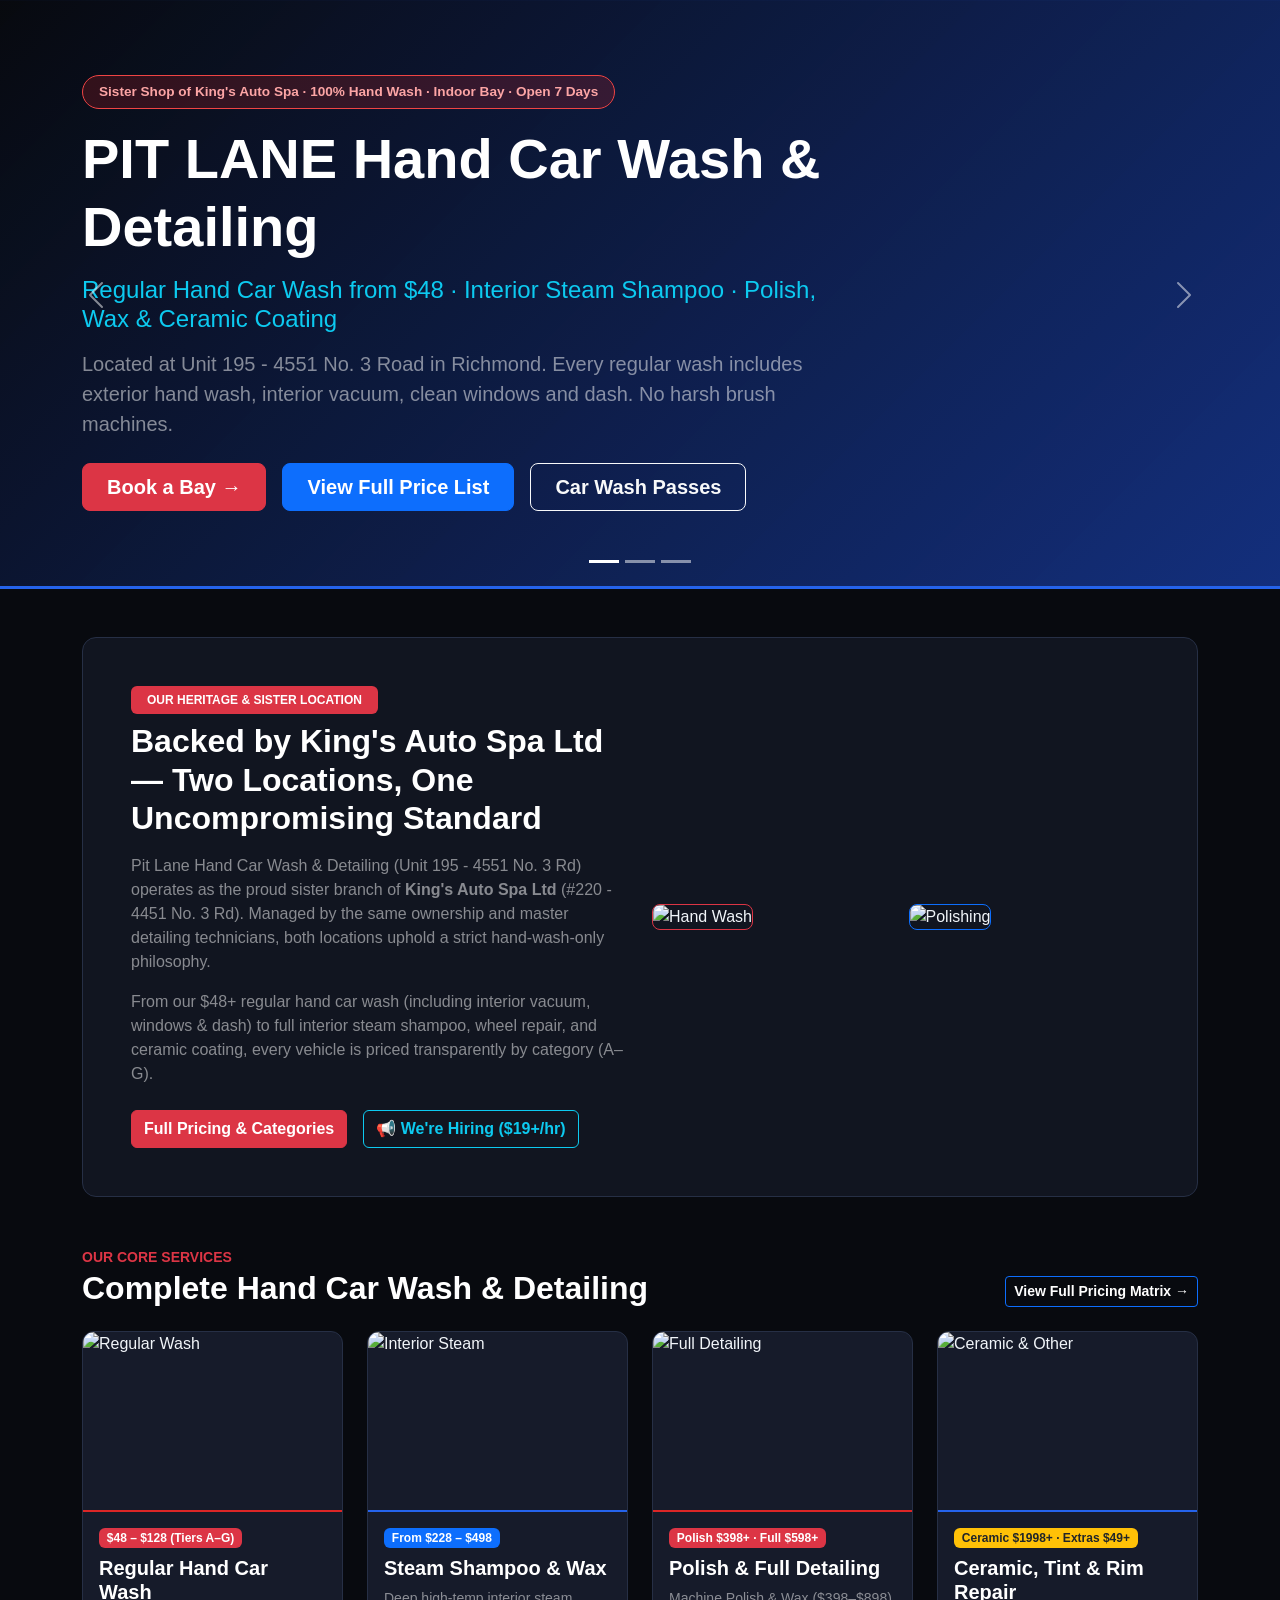
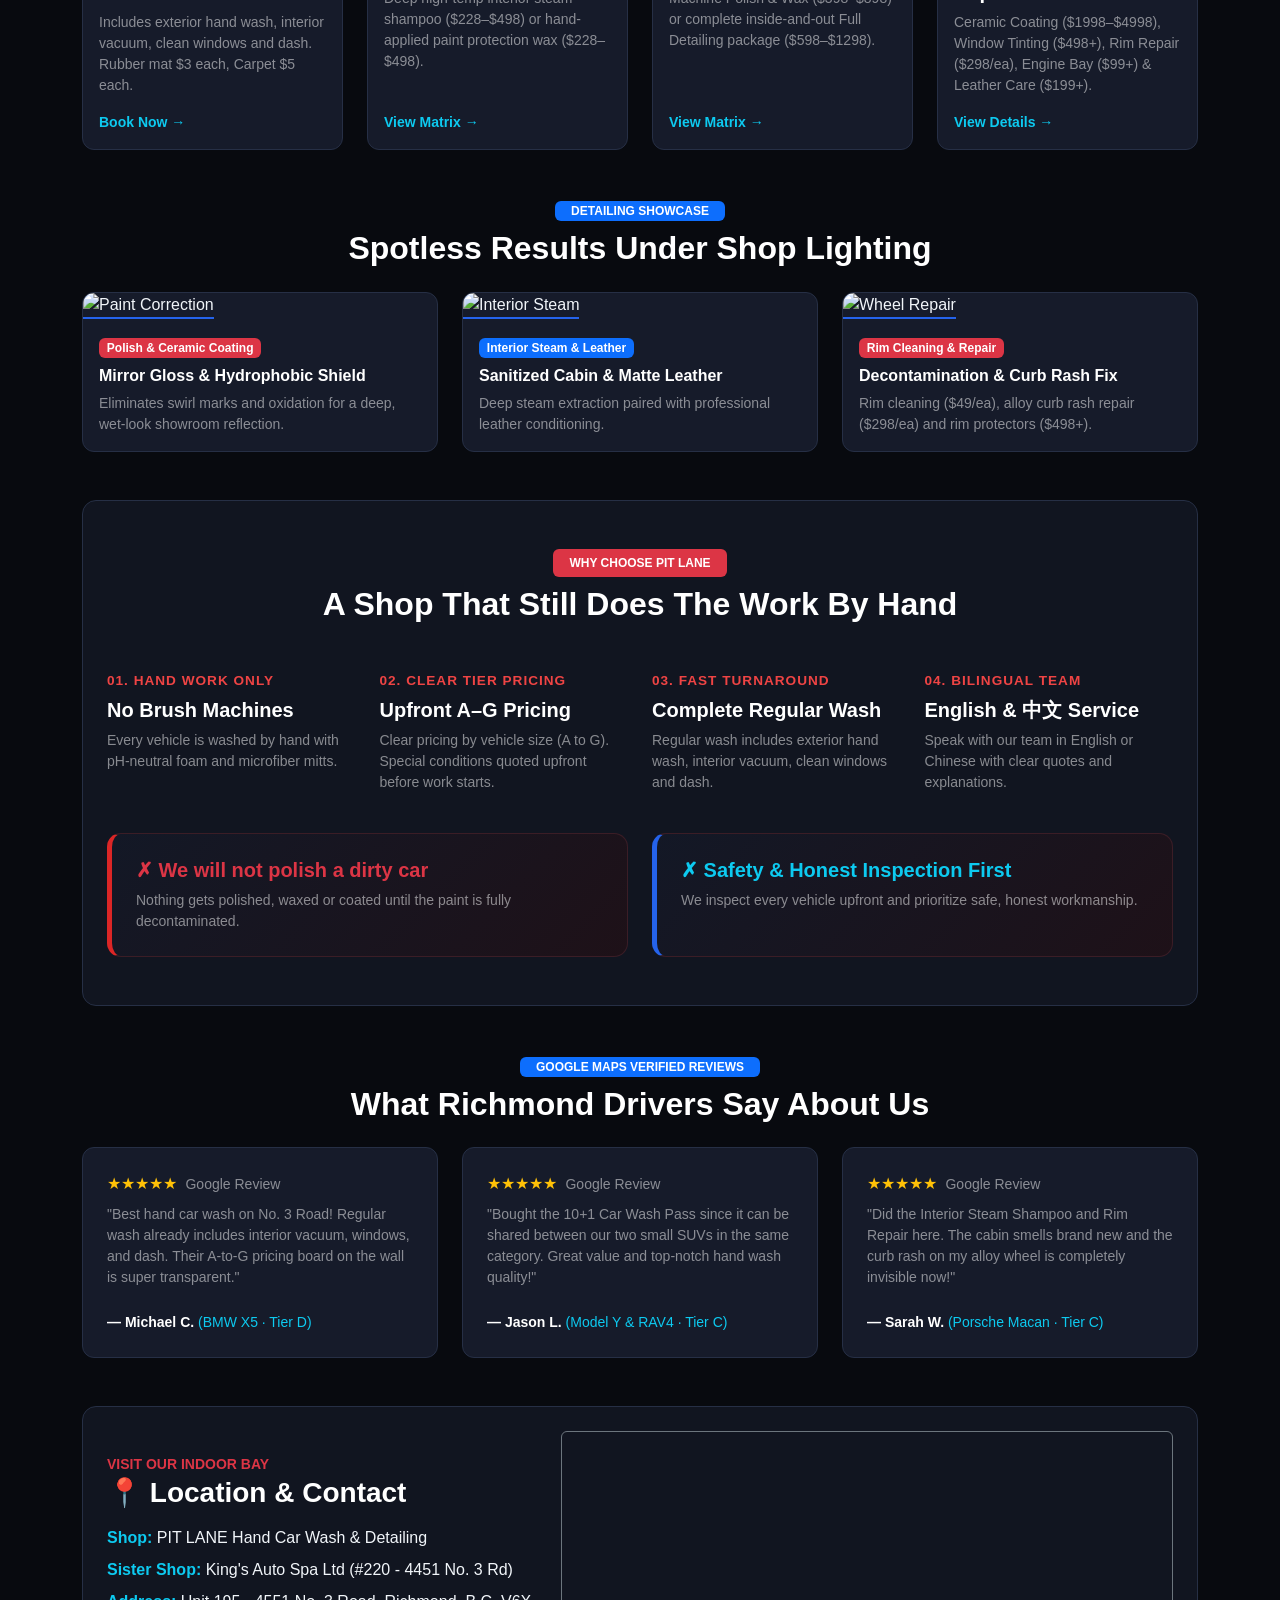
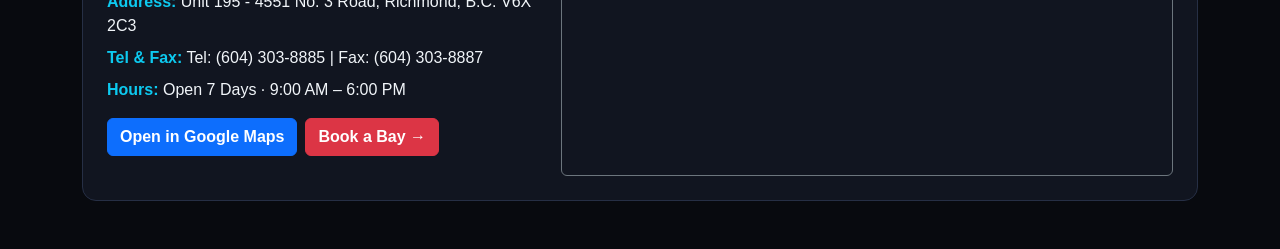
==== commit d1745f85: "update real pricing, dark red-blue theme and racing logo" ====
--- a/index.html
+++ b/index.html
@@ -3,16 +3,15 @@
 <head>
     <meta charset="UTF-8">
     <meta name="viewport" content="width=device-width, initial-scale=1.0">
-    <title>Pit Lane Car Detailing | Official Sister Branch of King's Auto Spa</title>
+    <title>PIT LANE Hand Car Wash & Detailing | Richmond, BC</title>
     <link href="https://cdn.jsdelivr.net/npm/bootstrap@5.3.0/dist/css/bootstrap.min.css" rel="stylesheet">
     <link rel="stylesheet" href="styles.css">
 </head>
 <body class="d-flex flex-column min-vh-100">
 
-<!-- 公共导航栏挂载点 -->
 <div id="sharedNavbar"></div>
 
-<!-- 1. 顶部滚动式广告横幅 (Hero Carousel：含洗车行简介、Indeed招工广告、月度会员活动) -->
+<!-- 1. 顶部滚动横幅 (车行介绍 + Indeed 招工 + 无限次洗车套票) -->
 <div id="heroCarousel" class="carousel slide" data-bs-ride="carousel">
     <div class="carousel-indicators">
         <button type="button" data-bs-target="#heroCarousel" data-bs-slide-to="0" class="active"></button>
@@ -20,78 +19,78 @@
         <button type="button" data-bs-target="#heroCarousel" data-bs-slide-to="2"></button>
     </div>
     <div class="carousel-inner">
-        <!-- 轮播 1：车行简介与 King's Auto Spa 分店背书 -->
+        <!-- 轮播 1：门店介绍 -->
         <div class="carousel-item active">
             <div class="hero-slide hero-slide-1 text-white">
                 <div class="container">
                     <div class="col-lg-8">
-                        <div class="hero-pill" data-zh="King's Auto Spa 旗下分店 · 室内无尘工位 · 纯手工精洗 · 七天营业">
-                            Sister Shop of King's Auto Spa · Indoor Bay · Hand Work Only · Open 7 Days
-                        </div>
-                        <h1 class="display-4 fw-bold mb-3" data-zh="不止于洗车，更是匠心养护。">More than a car wash.</h1>
-                        <h4 class="fw-normal text-warning mb-3" data-zh="列治文 3 号路专业手工精洗、洗车会员与精选汽美用品中心">
-                            Precision hand detailing, car wash memberships & auto accessories
+                        <div class="hero-pill" data-zh="King's Auto Spa 旗下分店 · 纯手工精洗 · 室内工位 · 七天营业">
+                            Sister Shop of King's Auto Spa · 100% Hand Wash · Indoor Bay · Open 7 Days
+                        </div>
+                        <h1 class="display-4 fw-bold mb-3" data-zh="PIT LANE 纯手工精洗与汽车美容">PIT LANE Hand Car Wash & Detailing</h1>
+                        <h4 class="fw-normal text-info mb-3" data-zh="内外纯手工精洗 $48 起 · 车厢高温蒸汽清洗 · 镜面抛光与纳米镀晶">
+                            Regular Hand Car Wash from $48 · Interior Steam Shampoo · Polish, Wax & Ceramic Coating
                         </h4>
-                        <p class="lead text-white-50 mb-4" data-zh="作为 King's Auto Spa Ltd 旗下的核心直营分店，我们位于列治文 3 号路 #195 室内专业工位。坚持两桶水纯手工精洗，20 至 30 分钟高效交车，绝不使用伤漆滚刷机。">
-                            As the proud sister location of King's Auto Spa Ltd, we work out of an indoor bay at #195 - 4551 No. 3 Road. Two-bucket hand wash, keys back in 20 to 30 minutes. No harsh brush machines, no shortcuts.
+                        <p class="lead text-white-50 mb-4" data-zh="位于列治文 Unit 195 - 4551 No. 3 Road。包含全车外观纯手工精洗、车厢吸尘、车窗及中控台清洁。绝不使用伤漆机器滚刷，20 至 30 分钟高效交车。">
+                            Located at Unit 195 - 4551 No. 3 Road in Richmond. Every regular wash includes exterior hand wash, interior vacuum, clean windows and dash. No harsh brush machines.
                         </p>
                         <div class="d-flex flex-wrap gap-3">
-                            <a href="services.html#booking-section" class="btn btn-warning btn-lg fw-bold text-dark px-4" data-zh="立即预约工位 →">Book a Bay →</a>
-                            <a href="services.html#membership-section" class="btn btn-outline-light btn-lg fw-bold px-4" data-zh="查看会员计划">View Memberships</a>
-                            <a href="shop.html" class="btn btn-outline-info btn-lg fw-bold px-4" data-zh="浏览汽美商城">Browse Parts Shop</a>
-                        </div>
-                    </div>
-                </div>
-            </div>
-        </div>
-
-        <!-- 轮播 2：Indeed 正在招工宣传横幅 -->
+                            <a href="services.html#booking-section" class="btn btn-danger btn-lg fw-bold px-4" data-zh="立即预约工位 →">Book a Bay →</a>
+                            <a href="services.html" class="btn btn-primary btn-lg fw-bold px-4" data-zh="查看完整价格表 (A-G)">View Full Price List</a>
+                            <a href="services.html#passes-section" class="btn btn-outline-light btn-lg fw-bold px-4" data-zh="无限次洗车套票">Car Wash Passes</a>
+                        </div>
+                    </div>
+                </div>
+            </div>
+        </div>
+
+        <!-- 轮播 2：Indeed 招聘信息 -->
         <div class="carousel-item">
             <div class="hero-slide hero-slide-2 text-white">
                 <div class="container">
                     <div class="col-lg-8">
-                        <div class="hero-pill bg-success bg-opacity-25 border-success text-white" data-zh="📢 团队扩招中 · 全职与兼职均可 · 提供带薪培训">
+                        <div class="hero-pill" data-zh="📢 团队诚聘中 · 全职与兼职均可 · 提供带薪培训">
                             📢 WE ARE HIRING · Full-Time & Part-Time · Training Provided
                         </div>
                         <h1 class="display-5 fw-bold mb-3" data-zh="诚聘：洗车与汽美技师 (Car Wash Attendant)">
                             Join Our Team: Car Wash Attendant
                         </h1>
-                        <h4 class="fw-normal text-warning mb-3" data-zh="起薪 $19.00 / 小时 · 每周约 40 小时 · 免费停车与员工内部折扣">
+                        <h4 class="fw-normal text-warning mb-3" data-zh="起薪 $19.00 / 小时 · 每周约 40 小时 · 免费停车与员工折扣">
                             Pay: From $19.00 / hr · Expected 40.0 hrs/week · On-Site Parking & Store Discount
                         </h4>
-                        <p class="lead text-white-50 mb-4" data-zh="我们正在寻找友好、注重细节且可靠的伙伴加入 Pit Lane 团队！无需相关经验，店内提供完整培训。如果你热爱汽车并喜欢快节奏的团队氛围，欢迎加入我们！">
+                        <p class="lead text-white-50 mb-4" data-zh="我们正在寻找友好、注重细节且可靠的伙伴加入 Pit Lane 团队！无需相关经验，店内提供完整培训。欢迎到店或致电 (604) 303-8885 应聘！">
                             We are seeking a friendly, detail-oriented, and reliable Car Wash Attendant to join our team. Prior experience is not required — full training is provided!
                         </p>
                         <div class="d-flex flex-wrap gap-3">
-                            <button class="btn btn-warning btn-lg fw-bold text-dark px-4" data-bs-toggle="modal" data-bs-target="#hiringModal" data-zh="查看完整招工信息与要求 →">
+                            <button class="btn btn-danger btn-lg fw-bold px-4" data-bs-toggle="modal" data-bs-target="#hiringModal" data-zh="查看完整招聘要求 →">
                                 View Full Job Description →
                             </button>
-                            <a href="#location-section" class="btn btn-outline-light btn-lg fw-bold px-4" data-zh="查看门店地址到店应聘">Apply In Person</a>
-                        </div>
-                    </div>
-                </div>
-            </div>
-        </div>
-
-        <!-- 轮播 3：月度洗车会员与镀晶特惠 -->
+                            <a href="#location-section" class="btn btn-outline-light btn-lg fw-bold px-4" data-zh="查看门店地址">Apply In Person</a>
+                        </div>
+                    </div>
+                </div>
+            </div>
+        </div>
+
+        <!-- 轮播 3：无限次洗车套票与 10+1 次卡 -->
         <div class="carousel-item">
             <div class="hero-slide hero-slide-3 text-white">
                 <div class="container">
                     <div class="col-lg-8">
-                        <div class="hero-pill" data-zh="洗得越多 · 省得越多 · 月度无限次洗车卡">
-                            Wash More. Save More. · Monthly Unlimited Plans
-                        </div>
-                        <h1 class="display-5 fw-bold mb-3" data-zh="月度洗车会员仅需 $29 / 月起">
-                            Car Wash Memberships Starting at $29/mo
+                        <div class="hero-pill" data-zh="洗车套票特惠 · 1个月 / 3个月 / 1年无限次 & 10送1次卡">
+                            Car Washing Pass · 1 Month / 3 Months / 1 Year Unlimited & 10+1 Pass
+                        </div>
+                        <h1 class="display-5 fw-bold mb-3" data-zh="无限次洗车套票 & 买 10 送 1 次卡">
+                            Unlimited Car Wash Passes & 10+1 Pass
                         </h1>
-                        <h4 class="fw-normal text-warning mb-3" data-zh="尊享无限次手工外观精洗、优先工位预约与全店美容折扣">
-                            Unlimited hand washes, priority bay access & exclusive detailing discounts
+                        <h4 class="fw-normal text-info mb-3" data-zh="单月无限次 $150 起 · 3个月无限次 $338 起 · 10+1次卡同级别多车通用">
+                            1-Month Pass from $150 · 3-Month Pass from $338 · 10+1 Pass valid for multiple vehicles in same tier
                         </h4>
-                        <p class="lead text-white-50 mb-4" data-zh="告别昂贵的单次洗车！办理月度会员或无限次洗车通票，让您的爱车在温哥华雨季也能时刻保持展厅级光泽。">
-                            Keep your vehicle spotless all year round in Richmond. Choose from Basic, Premium Unlimited, or VIP All-Access plans with zero long-term lock-in.
+                        <p class="lead text-white-50 mb-4" data-zh="每次均包含外观手洗、车内吸尘、擦拭车窗与仪表台！让您的爱车在温哥华全年保持展厅级洁净。">
+                            Every pass wash includes exterior hand wash, interior vacuum, clean windows and dash. Keep your car spotless all year round!
                         </p>
                         <div class="d-flex flex-wrap gap-3">
-                            <a href="services.html#membership-section" class="btn btn-warning btn-lg fw-bold text-dark px-4" data-zh="立即查看会员方案 →">Explore Membership Plans →</a>
+                            <a href="services.html#passes-section" class="btn btn-primary btn-lg fw-bold px-4" data-zh="查看 A-G 套票价格表 →">View Pass Pricing Table →</a>
                         </div>
                     </div>
                 </div>
@@ -103,242 +102,242 @@
 </div>
 
 <div class="container my-5">
-    <!-- 2. King's Auto Spa 品牌渊源与分店介绍 (带实景图) -->
-    <section class="p-4 p-md-5 bg-white rounded-4 shadow-sm mb-5">
+    <!-- 2. 品牌介绍：King's Auto Spa 官方分店 -->
+    <section class="p-4 p-md-5 dark-panel mb-5">
         <div class="row align-items-center g-4">
             <div class="col-lg-6">
-                <span class="badge bg-dark text-warning px-3 py-2 mb-2" data-zh="品牌故事 · 双店联动">OUR HERITAGE & SISTER LOCATION</span>
-                <h2 class="fw-bold mb-3" data-zh="源自 King's Auto Spa 的匠心品质，列治文双店为您服务">
+                <span class="badge bg-danger px-3 py-2 mb-2" data-zh="品牌渊源 · 双店联动">OUR HERITAGE & SISTER LOCATION</span>
+                <h2 class="fw-bold mb-3 text-white" data-zh="源自 King's Auto Spa 的匠心品质，列治文 3 号路双店直营">
                     Backed by King's Auto Spa Ltd — Two Locations, One Uncompromising Standard
                 </h2>
-                <p class="text-secondary" data-zh="Pit Lane Car Detailing 是列治文知名汽美中心 King's Auto Spa Ltd (#220 - 4451 No. 3 Rd) 旗下的官方直营分店。我们共享同一支资深技师团队、全套进口中性洗护原液以及严苛的纯手工交车标准。">
-                    Pit Lane Car Detailing (#195 - 4551 No. 3 Rd) operates as the proud sister branch of <strong>King's Auto Spa Ltd</strong> (#220 - 4451 No. 3 Rd). Managed by the same ownership and master detailing technicians, both locations uphold a strict hand-wash-only philosophy.
+                <p class="text-white-50" data-zh="Pit Lane Hand Car Wash & Detailing (Unit 195 - 4551 No. 3 Rd) 是列治文知名汽美中心 King's Auto Spa Ltd (#220 - 4451 No. 3 Rd) 旗下的官方直营分店。我们共享同一支资深技师团队与严苛的纯手工交车标准。">
+                    Pit Lane Hand Car Wash & Detailing (Unit 195 - 4551 No. 3 Rd) operates as the proud sister branch of <strong>King's Auto Spa Ltd</strong> (#220 - 4451 No. 3 Rd). Managed by the same ownership and master detailing technicians, both locations uphold a strict hand-wash-only philosophy.
                 </p>
-                <p class="text-secondary mb-4" data-zh="无论您是需要 20 分钟快速手工洗车、内饰高温蒸汽杀菌，还是专业的机器镜面抛光与纳米镀晶，Pit Lane 都能为您提供无需漫长等待的高品质服务。">
-                    Whether you need a quick 20-minute two-bucket hand wash, deep interior steam sanitization, or multi-stage paint correction, Pit Lane delivers fast turnaround and honest, upfront pricing.
+                <p class="text-white-50 mb-4" data-zh="无论是 $48 起的标准内外精洗、车厢高温蒸汽杀菌、轮圈修复，还是全车镜面抛光与顶级纳米镀晶，我们都严格按照 A–G 车型透明定价，施工前明码标价。">
+                    From our $48+ regular hand car wash (including interior vacuum, windows & dash) to full interior steam shampoo, wheel repair, and ceramic coating, every vehicle is priced transparently by category (A–G).
                 </p>
-                <div class="d-flex gap-3">
-                    <a href="services.html" class="btn btn-dark fw-bold" data-zh="查看全部服务项目">Explore Our Services</a>
-                    <button class="btn btn-outline-warning text-dark fw-bold" data-bs-toggle="modal" data-bs-target="#hiringModal" data-zh="📢 查看门店招聘详情">📢 We're Hiring ($19+/hr)</button>
+                <div class="d-flex flex-wrap gap-3">
+                    <a href="services.html" class="btn btn-danger fw-bold" data-zh="查看完整价格表">Full Pricing & Categories</a>
+                    <button class="btn btn-outline-info fw-bold" data-bs-toggle="modal" data-bs-target="#hiringModal" data-zh="📢 门店招聘详情 ($19+/hr)">📢 We're Hiring ($19+/hr)</button>
                 </div>
             </div>
             <div class="col-lg-6">
                 <div class="row g-3">
                     <div class="col-6">
-                        <img src="https://images.unsplash.com/photo-1520340356584-f9917d1eea6f?auto=format&fit=crop&w=600&q=80" class="img-fluid rounded-3 shadow-sm" style="height:240px; width:100%; object-fit:cover;" alt="Hand Wash">
+                        <img src="https://images.unsplash.com/photo-1520340356584-f9917d1eea6f?auto=format&fit=crop&w=600&q=80" class="img-fluid rounded-3 border border-danger" style="height:240px; width:100%; object-fit:cover;" alt="Hand Wash">
                     </div>
                     <div class="col-6">
-                        <img src="https://images.unsplash.com/photo-1607860108855-64acf2078ed9?auto=format&fit=crop&w=600&q=80" class="img-fluid rounded-3 shadow-sm" style="height:240px; width:100%; object-fit:cover;" alt="Polishing">
-                    </div>
-                </div>
-            </div>
-        </div>
-    </section>
-
-    <!-- 3. 四大核心业务介绍 (带高清配图) -->
+                        <img src="https://images.unsplash.com/photo-1607860108855-64acf2078ed9?auto=format&fit=crop&w=600&q=80" class="img-fluid rounded-3 border border-primary" style="height:240px; width:100%; object-fit:cover;" alt="Polishing">
+                    </div>
+                </div>
+            </div>
+        </div>
+    </section>
+
+    <!-- 3. 四大主打业务 (带真实价格区间与配图) -->
     <section class="mb-5">
         <div class="d-flex justify-content-between align-items-end mb-4 flex-wrap gap-2">
             <div>
-                <span class="text-warning fw-bold text-uppercase small" data-zh="核心业务展示">What We Do</span>
-                <h2 class="fw-bold mb-0" data-zh="全方位呵护，让爱车更洁净、健康、闪耀">Complete care for a cleaner, healthier, shinier vehicle</h2>
-            </div>
-            <a href="services.html" class="btn btn-link text-dark fw-bold p-0" data-zh="查看全部服务与价格 →">View all services & pricing →</a>
+                <span class="text-danger fw-bold text-uppercase small" data-zh="核心业务与透明定价">OUR CORE SERVICES</span>
+                <h2 class="fw-bold mb-0 text-white" data-zh="全方位纯手工洗护与汽车美容">Complete Hand Car Wash & Detailing</h2>
+            </div>
+            <a href="services.html" class="btn btn-outline-primary text-white fw-bold btn-sm" data-zh="查看全部车型报价矩阵 →">View Full Pricing Matrix →</a>
         </div>
         <div class="row g-4">
             <div class="col-md-3 col-sm-6">
-                <div class="card h-100 border-0 shadow-sm overflow-hidden">
-                    <img src="https://images.unsplash.com/photo-1520340356584-f9917d1eea6f?auto=format&fit=crop&w=500&q=80" class="service-img-top" alt="Manual Car Wash">
-                    <div class="card-body d-flex flex-column">
-                        <h5 class="fw-bold" data-zh="纯手工全车精洗">Manual Car Wash</h5>
-                        <p class="text-muted small flex-grow-1" data-zh="车身、轮毂与轮拱两桶水纯手工精洗，无接触吹干配合超细纤维毛巾收水，20 至 30 分钟快速交车。">
-                            Two-bucket hand wash over body, wheels and arches. Blown dry and microfiber towel finished, keys back in 20 to 30 minutes.
-                        </p>
-                        <a href="services.html#booking-section" class="fw-bold text-primary text-decoration-none small" data-zh="预约此项服务 →">Book this service →</a>
-                    </div>
-                </div>
-            </div>
-            <div class="col-md-3 col-sm-6">
-                <div class="card h-100 border-0 shadow-sm overflow-hidden">
-                    <img src="https://images.unsplash.com/photo-1552930294-6b595f4c2974?auto=format&fit=crop&w=500&q=80" class="service-img-top" alt="Interior Steam">
-                    <div class="card-body d-flex flex-column">
-                        <h5 class="fw-bold" data-zh="内饰高温蒸汽杀菌清洁">Interior Steam Cleaning</h5>
-                        <p class="text-muted small flex-grow-1" data-zh="地毯、座椅与空调出风口高温蒸汽深层抽洗消毒，从源头彻底分解异味、咖啡渍与宠物毛发。">
-                            High-temp steam and extraction through cabin carpets, seats and vents. Odours and stains treated directly at the source.
-                        </p>
-                        <a href="services.html#booking-section" class="fw-bold text-primary text-decoration-none small" data-zh="预约此项服务 →">Book this service →</a>
-                    </div>
-                </div>
-            </div>
-            <div class="col-md-3 col-sm-6">
-                <div class="card h-100 border-0 shadow-sm overflow-hidden">
-                    <img src="https://images.unsplash.com/photo-1607860108855-64acf2078ed9?auto=format&fit=crop&w=500&q=80" class="service-img-top" alt="Polish & Wax">
-                    <div class="card-body d-flex flex-column">
-                        <h5 class="fw-bold" data-zh="镜面抛光、打蜡与去划痕">Polish, Wax & Scratch</h5>
-                        <p class="text-muted small flex-grow-1" data-zh="逐块钣金精细研磨去除太阳纹与浅层划痕，随后手工涂装棕榈蜡或陶瓷封体以恢复深邃光泽。">
-                            Swirls and light scratches machined out panel by panel, followed by hand-applied wax or ceramic sealant for deep gloss.
-                        </p>
-                        <a href="services.html#booking-section" class="fw-bold text-primary text-decoration-none small" data-zh="预约此项服务 →">Book this service →</a>
-                    </div>
-                </div>
-            </div>
-            <div class="col-md-3 col-sm-6">
-                <div class="card h-100 border-0 shadow-sm overflow-hidden">
-                    <img src="https://images.unsplash.com/photo-1503376780353-7e6692767b70?auto=format&fit=crop&w=500&q=80" class="service-img-top" alt="Tinting & Ceramic">
-                    <div class="card-body d-flex flex-column">
-                        <h5 class="fw-bold" data-zh="纳米镀晶、贴膜与轮毂修复">Coating, Tint & Wheels</h5>
-                        <p class="text-muted small flex-grow-1" data-zh="符合 BC 省法规的隔热窗膜、轮毂路沿刮蹭翻新修复、大灯去黄翻新及长效纳米石墨烯镀晶保护。">
-                            Window film fitted within BC legal limits, curb rash wheel refinishing, headlight restoration and ceramic protection.
-                        </p>
-                        <a href="services.html#booking-section" class="fw-bold text-primary text-decoration-none small" data-zh="预约此项服务 →">Book this service →</a>
-                    </div>
-                </div>
-            </div>
-        </div>
-    </section>
-
-    <!-- 4. 洗车与汽美施工效果展示 (Detailing Results Showcase) -->
+                <div class="dark-card h-100 overflow-hidden d-flex flex-column">
+                    <img src="https://images.unsplash.com/photo-1520340356584-f9917d1eea6f?auto=format&fit=crop&w=500&q=80" class="service-img-top" alt="Regular Wash">
+                    <div class="p-3 d-flex flex-column flex-grow-1">
+                        <span class="badge bg-danger align-self-start mb-2" data-zh="$48 - $128 (按车型 A-G)">$48 – $128 (Tiers A–G)</span>
+                        <h5 class="fw-bold text-white" data-zh="标准内外纯手工精洗">Regular Hand Car Wash</h5>
+                        <p class="text-white-50 small flex-grow-1" data-zh="包含全车外观两桶水手洗、车内吸尘、清洁车窗玻璃及中控仪表台。可加选胶垫 ($3/块) 或毛毯垫 ($5/块) 清洗。">
+                            Includes exterior hand wash, interior vacuum, clean windows and dash. Rubber mat $3 each, Carpet $5 each.
+                        </p>
+                        <a href="services.html#booking-section" class="fw-bold text-info text-decoration-none small" data-zh="立即预约 →">Book Now →</a>
+                    </div>
+                </div>
+            </div>
+            <div class="col-md-3 col-sm-6">
+                <div class="dark-card dark-card-blue h-100 overflow-hidden d-flex flex-column">
+                    <img src="https://images.unsplash.com/photo-1552930294-6b595f4c2974?auto=format&fit=crop&w=500&q=80" class="service-img-top" style="border-bottom-color:#2563eb;" alt="Interior Steam">
+                    <div class="p-3 d-flex flex-column flex-grow-1">
+                        <span class="badge bg-primary align-self-start mb-2" data-zh="$228 - $498">From $228 – $498</span>
+                        <h5 class="fw-bold text-white" data-zh="车厢高温蒸汽清洗 & 打蜡">Steam Shampoo & Wax</h5>
+                        <p class="text-white-50 small flex-grow-1" data-zh="地毯、座椅与顶棚高温蒸汽深层抽洗除味 ($228起)，或全车专业手工打蜡护理 ($228起)。">
+                            Deep high-temp interior steam shampoo ($228–$498) or hand-applied paint protection wax ($228–$498).
+                        </p>
+                        <a href="services.html#detailing-matrix" class="fw-bold text-info text-decoration-none small" data-zh="查看车型报价 →">View Matrix →</a>
+                    </div>
+                </div>
+            </div>
+            <div class="col-md-3 col-sm-6">
+                <div class="dark-card h-100 overflow-hidden d-flex flex-column">
+                    <img src="https://images.unsplash.com/photo-1607860108855-64acf2078ed9?auto=format&fit=crop&w=500&q=80" class="service-img-top" alt="Full Detailing">
+                    <div class="p-3 d-flex flex-column flex-grow-1">
+                        <span class="badge bg-danger align-self-start mb-2" data-zh="抛光 $398起 · 全套美容 $598起">Polish $398+ · Full $598+</span>
+                        <h5 class="fw-bold text-white" data-zh="抛光打蜡 & 全套美容套餐">Polish & Full Detailing</h5>
+                        <p class="text-white-50 small flex-grow-1" data-zh="机器镜面抛光及打蜡 ($398–$898)，或内外彻底翻新的全套美容套餐 Full Detailing ($598–$1298)。">
+                            Machine Polish & Wax ($398–$898) or complete inside-and-out Full Detailing package ($598–$1298).
+                        </p>
+                        <a href="services.html#detailing-matrix" class="fw-bold text-info text-decoration-none small" data-zh="查看车型报价 →">View Matrix →</a>
+                    </div>
+                </div>
+            </div>
+            <div class="col-md-3 col-sm-6">
+                <div class="dark-card dark-card-blue h-100 overflow-hidden d-flex flex-column">
+                    <img src="https://images.unsplash.com/photo-1503376780353-7e6692767b70?auto=format&fit=crop&w=500&q=80" class="service-img-top" style="border-bottom-color:#2563eb;" alt="Ceramic & Other">
+                    <div class="p-3 d-flex flex-column flex-grow-1">
+                        <span class="badge bg-warning text-dark align-self-start mb-2" data-zh="镀晶 $1998起 · 专项服务 $49起">Ceramic $1998+ · Extras $49+</span>
+                        <h5 class="fw-bold text-white" data-zh="顶级镀晶、贴膜与轮圈修复">Ceramic, Tint & Rim Repair</h5>
+                        <p class="text-white-50 small flex-grow-1" data-zh="殿堂级车漆镀晶 ($1998–$4998)、玻璃防晒膜 ($498起)、轮圈维修 ($298/个)、引擎仓清洗 ($99起) 及皮革护理 ($199起)。">
+                            Ceramic Coating ($1998–$4998), Window Tinting ($498+), Rim Repair ($298/ea), Engine Bay ($99+) & Leather Care ($199+).
+                        </p>
+                        <a href="services.html#detailing-matrix" class="fw-bold text-info text-decoration-none small" data-zh="查看专项报价 →">View Details →</a>
+                    </div>
+                </div>
+            </div>
+        </div>
+    </section>
+
+    <!-- 4. 洗车与美容效果实拍展示 -->
     <section class="mb-5">
         <div class="text-center mb-4">
-            <span class="badge bg-warning text-dark px-3 py-1 mb-2" data-zh="施工效果实拍">OUR WORK & RESULTS</span>
-            <h2 class="fw-bold" data-zh="洗车与深度美容效果展示">Detailing Results Gallery</h2>
-            <p class="text-muted" data-zh="每一台驶出 Pit Lane 工位的车辆，都经过技师在灯光下的严格细节检查">Every vehicle leaving our indoor bay is inspected under shop lighting for spotless perfection</p>
+            <span class="badge bg-primary px-3 py-1 mb-2" data-zh="施工效果实拍">DETAILING SHOWCASE</span>
+            <h2 class="fw-bold text-white" data-zh="洗车与深度美容效果展示">Spotless Results Under Shop Lighting</h2>
         </div>
         <div class="row g-4">
             <div class="col-md-4">
-                <div class="card border-0 shadow-sm overflow-hidden h-100">
-                    <img src="https://images.unsplash.com/photo-1549399542-7e3f8b79c341?auto=format&fit=crop&w=600&q=80" class="showcase-img" alt="Mirror Finish">
-                    <div class="card-body">
-                        <span class="badge bg-success mb-2" data-zh="漆面镜面还原">Paint Correction & Gloss</span>
-                        <h6 class="fw-bold" data-zh="去太阳纹抛光与纳米封体效果">Swirl Removal & Ceramic Sealant</h6>
-                        <p class="text-muted small mb-0" data-zh="彻底清除自动洗车机留下的细微划痕，车漆恢复如镜面般的深邃反光与超强疏水效果。"> Deep wet-look reflection and hydrophobic water beading after two-stage machine polishing.</p>
-                    </div>
-                </div>
-            </div>
-            <div class="col-md-4">
-                <div class="card border-0 shadow-sm overflow-hidden h-100">
-                    <img src="https://images.unsplash.com/photo-1563720223185-11003d516935?auto=format&fit=crop&w=600&q=80" class="showcase-img" alt="Interior Detail">
-                    <div class="card-body">
-                        <span class="badge bg-primary mb-2" data-zh="座舱深度翻新">Cabin Restoration</span>
-                        <h6 class="fw-bold" data-zh="真皮座椅精洗与内饰蒸汽杀菌">Leather Care & Steam Extraction</h6>
-                        <p class="text-muted small mb-0" data-zh="座椅缝隙、地毯盐渍与中控按键深度清洁，恢复新车般的清爽哑光质感，不留油腻残留。">Matte, factory-fresh finish on leather and consoles with zero greasy residue or lingering odours.</p>
-                    </div>
-                </div>
-            </div>
-            <div class="col-md-4">
-                <div class="card border-0 shadow-sm overflow-hidden h-100">
-                    <img src="https://images.unsplash.com/photo-1618843479313-40f8afb4b4d8?auto=format&fit=crop&w=600&q=80" class="showcase-img" alt="Wheel Detail">
-                    <div class="card-body">
-                        <span class="badge bg-dark text-warning mb-2" data-zh="轮毂与细节精洗">Wheel & Caliper Detail</span>
-                        <h6 class="fw-bold" data-zh="轮毂铁粉清除与路沿刮痕修复">Brake Dust Removal & Rim Refinishing</h6>
-                        <p class="text-muted small mb-0" data-zh="使用安全中性去铁粉剂溶解顽固刹车粉尘，刹车卡钳与轮毂内桶焕然一新。">Complete brake dust decontamination on alloy barrels, calipers, and dressed satin tires.</p>
-                    </div>
-                </div>
-            </div>
-        </div>
-    </section>
-
-    <!-- 5. 为什么选择我们：01-04 服务宗旨与“绝不妥协原则” -->
-    <section class="py-5 px-4 bg-white rounded-4 shadow-sm mb-5">
+                <div class="dark-card overflow-hidden h-100">
+                    <img src="https://images.unsplash.com/photo-1549399542-7e3f8b79c341?auto=format&fit=crop&w=600&q=80" class="showcase-img" alt="Paint Correction">
+                    <div class="p-3">
+                        <span class="badge bg-danger mb-2" data-zh="抛光与镀晶还原">Polish & Ceramic Coating</span>
+                        <h6 class="fw-bold text-white" data-zh="镜面漆面还原与长效防泼水">Mirror Gloss & Hydrophobic Shield</h6>
+                        <p class="text-white-50 small mb-0" data-zh="彻底消除太阳纹与氧化层，让黑车更深邃、白车更透亮。">Eliminates swirl marks and oxidation for a deep, wet-look showroom reflection.</p>
+                    </div>
+                </div>
+            </div>
+            <div class="col-md-4">
+                <div class="dark-card dark-card-blue overflow-hidden h-100">
+                    <img src="https://images.unsplash.com/photo-1563720223185-11003d516935?auto=format&fit=crop&w=600&q=80" class="showcase-img" alt="Interior Steam">
+                    <div class="p-3">
+                        <span class="badge bg-primary mb-2" data-zh="车厢蒸汽清洗 & 皮革护理">Interior Steam & Leather</span>
+                        <h6 class="fw-bold text-white" data-zh="高温杀菌除味与真皮滋养">Sanitized Cabin & Matte Leather</h6>
+                        <p class="text-white-50 small mb-0" data-zh="深层抽洗地毯与座椅污渍，配合 $199 起的专业皮革护理，恢复新车触感。">Deep steam extraction paired with professional leather conditioning.</p>
+                    </div>
+                </div>
+            </div>
+            <div class="col-md-4">
+                <div class="dark-card overflow-hidden h-100">
+                    <img src="https://images.unsplash.com/photo-1618843479313-40f8afb4b4d8?auto=format&fit=crop&w=600&q=80" class="showcase-img" alt="Wheel Repair">
+                    <div class="p-3">
+                        <span class="badge bg-danger mb-2" data-zh="轮圈清洁 ($49) & 轮圈维修 ($298)">Rim Cleaning & Repair</span>
+                        <h6 class="fw-bold text-white" data-zh="轮毂深度去铁粉与路沿刮痕修复">Decontamination & Curb Rash Fix</h6>
+                        <p class="text-white-50 small mb-0" data-zh="提供每个 $49 的轮圈深度清洁、$298 的轮圈刮蹭维修及 $498 起的轮圈保护圈安装。">Rim cleaning ($49/ea), alloy curb rash repair ($298/ea) and rim protectors ($498+).</p>
+                    </div>
+                </div>
+            </div>
+        </div>
+    </section>
+
+    <!-- 5. 服务宗旨 (01-04) 与四不原则 -->
+    <section class="py-5 px-4 dark-panel mb-5">
         <div class="text-center mb-5">
-            <span class="badge bg-dark text-warning px-3 py-2 mb-2" data-zh="我们的服务宗旨">Why Choose Pit Lane & King's Auto Spa</span>
-            <h2 class="fw-bold" data-zh="一家依然坚持纯手工匠心施工的车行">A shop that still does the work by hand</h2>
-            <p class="text-muted" data-zh="洗净车身、还原瑕疵、长效保护——始终如一的专业标准。">Get the car clean, put right what can be put right, then protect it.</p>
+            <span class="badge bg-danger px-3 py-2 mb-2" data-zh="我们的服务宗旨">WHY CHOOSE PIT LANE</span>
+            <h2 class="fw-bold text-white" data-zh="一家依然坚持纯手工匠心施工的车行">A Shop That Still Does The Work By Hand</h2>
         </div>
         <div class="row g-4 mb-4">
             <div class="col-md-3 col-sm-6">
                 <span class="craft-number" data-zh="01. 坚持纯手工">01. HAND WORK ONLY</span>
-                <h5 class="fw-bold" data-zh="拒绝机器滚刷伤漆">No Brush Machines</h5>
-                <p class="text-muted small" data-zh="每台车均采用中性预洗泡沫与洁净超细纤维洗车手套纯手工擦洗，杜绝自动洗车机造成的太阳纹。">Every vehicle is washed by hand with pH-neutral snow foam and clean microfiber mitts to prevent swirl marks.</p>
-            </div>
-            <div class="col-md-3 col-sm-6">
-                <span class="craft-number" data-zh="02. 施工前透明报价">02. PRICE BEFORE WORK</span>
-                <h5 class="fw-bold" data-zh="先看车报价再施工">Transparent Quotes</h5>
-                <p class="text-muted small" data-zh="施工前当面检查车况并给出明确报价，所有费用在动工前确认，绝无事后隐形加价。">Every car is inspected before a number is given. You hear the exact price before the work starts, never after.</p>
+                <h5 class="fw-bold text-white" data-zh="拒绝机器滚刷伤漆">No Brush Machines</h5>
+                <p class="text-white-50 small" data-zh="每台车均采用中性洗车香波与超细纤维手套纯手工擦洗，保护原厂清漆。">Every vehicle is washed by hand with pH-neutral foam and microfiber mitts.</p>
+            </div>
+            <div class="col-md-3 col-sm-6">
+                <span class="craft-number" data-zh="02. 车型分级明码标价">02. CLEAR TIER PRICING</span>
+                <h5 class="fw-bold text-white" data-zh="A-G 七级透明报价">Upfront A–G Pricing</h5>
+                <p class="text-white-50 small" data-zh="严格按车型大小（A 至 G 级）与车况在施工前当面确认价格，绝无隐形消费。">Clear pricing by vehicle size (A to G). Special conditions quoted upfront before work starts.</p>
             </div>
             <div class="col-md-3 col-sm-6">
                 <span class="craft-number" data-zh="03. 高效准时交车">03. FAST TURNAROUND</span>
-                <h5 class="fw-bold" data-zh="20 至 30 分钟快速手洗">20 to 30 Mins Wash</h5>
-                <p class="text-muted small" data-zh="默契的技师团队协作，确保在 20 至 30 分钟内完成高标准手工精洗，绝不拖延晾车。">Efficient team coordination ensures a thorough hand wash in 20–30 minutes without pushing your car aside.</p>
-            </div>
-            <div class="col-md-3 col-sm-6">
-                <span class="craft-number" data-zh="04. 中英双语无障碍">04. TWO LANGUAGES</span>
-                <h5 class="fw-bold" data-zh="中英文报价与沟通">English & 中文 Service</h5>
-                <p class="text-muted small" data-zh="支持全程中文或英文无障碍交流，报价、项目说明与收据均清晰明了。">Come in speaking either English or Chinese. The quote, the explanation and the receipt read clearly in both.</p>
-            </div>
-        </div>
-
+                <h5 class="fw-bold text-white" data-zh="标准精洗含吸尘与擦窗">Complete Regular Wash</h5>
+                <p class="text-white-50 small" data-zh="每次常规洗车均包含外观手洗、车内吸尘、擦净车窗与仪表台，高效交车。">Regular wash includes exterior hand wash, interior vacuum, clean windows and dash.</p>
+            </div>
+            <div class="col-md-3 col-sm-6">
+                <span class="craft-number" data-zh="04. 中英双语服务">04. BILINGUAL TEAM</span>
+                <h5 class="fw-bold text-white" data-zh="English & 中文无障碍沟通">English & 中文 Service</h5>
+                <p class="text-white-50 small" data-zh="支持全程中英文沟通，清楚交代每一项美容细节与套票规则。">Speak with our team in English or Chinese with clear quotes and explanations.</p>
+            </div>
+        </div>
         <div class="row g-4">
             <div class="col-md-6">
                 <div class="dont-do-card p-4 h-100">
-                    <h5 class="fw-bold text-warning mb-2" data-zh="✗ 我们绝不在未深度清洁的车漆上直接抛光">✗ We will not polish a dirty car</h5>
-                    <p class="text-white-50 small mb-0" data-zh="在彻底清除漆面铁粉、树胶与柏油之前，我们绝不直接上抛光机或打蜡镀晶。省掉清洁步骤只会刮花车漆。">Nothing gets polished, waxed or coated until the paint is fully decontaminated and tree sap or road tar are dissolved off.</p>
+                    <h5 class="fw-bold text-danger mb-2" data-zh="✗ 我们绝不在未深度清洁的车漆上直接抛光">✗ We will not polish a dirty car</h5>
+                    <p class="text-white-50 small mb-0" data-zh="在彻底清除漆面铁粉、树胶与柏油之前，绝不直接上抛光机或打蜡镀晶，防止二次划伤车漆。">Nothing gets polished, waxed or coated until the paint is fully decontaminated.</p>
                 </div>
             </div>
             <div class="col-md-6">
-                <div class="dont-do-card p-4 h-100">
-                    <h5 class="fw-bold text-warning mb-2" data-zh="✗ 我们绝不夸大承诺车漆无法达到的效果">✗ We will not promise what paint cannot give</h5>
-                    <p class="text-white-50 small mb-0" data-zh="已经伤及底漆的深划痕无法靠抛光凭空消失。我们会先检测清漆层厚度，并如实告知能还原到的最佳程度。">A deep scratch through the clear coat will not vanish by magic. We inspect paint depth first and tell you honestly how much better it can get.</p>
-                </div>
-            </div>
-        </div>
-    </section>
-
-    <!-- 6. Google Maps 真实客户高分评价展示 (Google Reviews) -->
+                <div class="dont-do-card p-4 h-100" style="border-left-color:#2563eb;">
+                    <h5 class="fw-bold text-info mb-2" data-zh="✗ 施工前严格检查车况与异物">✗ Safety & Honest Inspection First</h5>
+                    <p class="text-white-50 small mb-0" data-zh="若车内发现玻璃渣、铁钉、针头等危险异物，我们保留拒绝服务权利以保障技师安全；重度宠物毛发或异味均在施工前透明沟通。">We inspect every vehicle upfront and prioritize safe, honest workmanship.</p>
+                </div>
+            </div>
+        </div>
+    </section>
+
+    <!-- 6. Google Maps 车主五星好评 -->
     <section class="mb-5">
         <div class="text-center mb-4">
-            <span class="badge bg-success px-3 py-1 mb-2" data-zh="Google Maps 高分口碑">GOOGLE MAPS VERIFIED REVIEWS</span>
-            <h2 class="fw-bold" data-zh="车主们的真实五星好评 ★★★★★">What Richmond Drivers Say About Us</h2>
-            <p class="text-muted" data-zh="来自 Pit Lane Car Detailing 与 King's Auto Spa 客户的真实反馈"> Trusted by hundreds of daily commuters and car enthusiasts along No. 3 Road</p>
+            <span class="badge bg-primary px-3 py-1 mb-2" data-zh="Google Maps 真实口碑">GOOGLE MAPS VERIFIED REVIEWS</span>
+            <h2 class="fw-bold text-white" data-zh="列治文车主的五星好评 ★★★★★">What Richmond Drivers Say About Us</h2>
         </div>
         <div class="row g-4">
             <div class="col-md-4">
-                <div class="review-card p-4 h-100 shadow-sm d-flex flex-column">
-                    <div class="text-warning mb-2">★★★★★ <span class="text-muted small ms-1" data-zh="Google 认证评价">Google Review</span></div>
-                    <p class="text-secondary small flex-grow-1" data-zh="“列治文最棒的纯手工洗车店！之前在自动洗车机把车漆刮花了，来 Pit Lane 做了全车抛光和精洗，老板和员工特别认真，连空调出风口和轮毂内侧都洗得一尘不染，30分钟就拿车了！”">
-                        "Best hand car wash on No. 3 Road! The team at Pit Lane took their time cleaning every corner of my SUV, including the wheel barrels and door jambs. Done in 25 minutes and spotless!"
+                <div class="dark-card p-4 h-100 d-flex flex-column">
+                    <div class="text-warning mb-2">★★★★★ <span class="text-white-50 small ms-1">Google Review</span></div>
+                    <p class="text-white-50 small flex-grow-1" data-zh="“列治文 3 号路最认真的纯手工洗车店！连吸尘、擦玻璃和中控台都包含在常规洗车里，墙上的 A 到 G 车型价格表写得清清楚楚，没有任何隐形推销！”">
+                        "Best hand car wash on No. 3 Road! Regular wash already includes interior vacuum, windows, and dash. Their A-to-G pricing board on the wall is super transparent."
                     </p>
-                    <div class="fw-bold small mt-2">— Michael C. <span class="text-muted fw-normal">(BMW X5 Owner)</span></div>
-                </div>
-            </div>
-            <div class="col-md-4">
-                <div class="review-card p-4 h-100 shadow-sm d-flex flex-column">
-                    <div class="text-warning mb-2">★★★★★ <span class="text-muted small ms-1" data-zh="Google 认证评价">Google Review</span></div>
-                    <p class="text-secondary small flex-grow-1" data-zh="“和 King's Auto Spa 是一家老板，手艺一如既往地稳！在店里办了 $49 的包月洗车会员，温哥华雨季随时过来冲一冲擦干，完全不用担心太阳纹，中英文沟通特别顺畅，强烈推荐！”">
-                        "Signed up for their monthly wash membership and it pays for itself in two visits. Knowing they are the sister shop of King's Auto Spa gives me total peace of mind with my paint."
+                    <div class="fw-bold small text-white mt-2">— Michael C. <span class="text-info fw-normal">(BMW X5 · Tier D)</span></div>
+                </div>
+            </div>
+            <div class="col-md-4">
+                <div class="dark-card dark-card-blue p-4 h-100 d-flex flex-column">
+                    <div class="text-warning mb-2">★★★★★ <span class="text-white-50 small ms-1">Google Review</span></div>
+                    <p class="text-white-50 small flex-grow-1" data-zh="“家里两台同级别的 SUV 办了一张 10+1 次卡，可以多台同级别车共用，一年有效期特别划算！和 King's Auto Spa 是一家人，洗车手艺非常稳！”">
+                        "Bought the 10+1 Car Wash Pass since it can be shared between our two small SUVs in the same category. Great value and top-notch hand wash quality!"
                     </p>
-                    <div class="fw-bold small mt-2">— Jason L. <span class="text-muted fw-normal">(Tesla Model 3 Owner)</span></div>
-                </div>
-            </div>
-            <div class="col-md-4">
-                <div class="review-card p-4 h-100 shadow-sm d-flex flex-column">
-                    <div class="text-warning mb-2">★★★★★ <span class="text-muted small ms-1" data-zh="Google 认证评价">Google Review</span></div>
-                    <p class="text-secondary small flex-grow-1" data-zh="“家里小朋友在后座洒了牛奶味道很大，送来做内饰高温蒸汽清洁。价格在施工前就说得明明白白，没有任何乱收费。提车时车里干干净净，一点异味都没有了，非常专业！”">
-                        "Brought my car in for interior steam shampoo after a coffee spill. They quoted me upfront before touching the car. When I picked it up, the stain and smell were 100% gone!"
+                    <div class="fw-bold small text-white mt-2">— Jason L. <span class="text-info fw-normal">(Model Y & RAV4 · Tier C)</span></div>
+                </div>
+            </div>
+            <div class="col-md-4">
+                <div class="dark-card p-4 h-100 d-flex flex-column">
+                    <div class="text-warning mb-2">★★★★★ <span class="text-white-50 small ms-1">Google Review</span></div>
+                    <p class="text-white-50 small flex-grow-1" data-zh="“做了 $298 的车厢高温蒸汽清洗和轮圈翻新，原本座椅上的污渍和异味彻底没了，轮毂路沿刮痕也修得跟原厂一模一样，强烈推荐！”">
+                        "Did the Interior Steam Shampoo and Rim Repair here. The cabin smells brand new and the curb rash on my alloy wheel is completely invisible now!"
                     </p>
-                    <div class="fw-bold small mt-2">— Sarah W. <span class="text-muted fw-normal">(Porsche Macan Owner)</span></div>
-                </div>
-            </div>
-        </div>
-    </section>
-
-    <!-- 7. 门店地址与 Google Maps 导航 -->
-    <section id="location-section" class="p-4 bg-white rounded-4 shadow-sm">
+                    <div class="fw-bold small text-white mt-2">— Sarah W. <span class="text-info fw-normal">(Porsche Macan · Tier C)</span></div>
+                </div>
+            </div>
+        </div>
+    </section>
+
+    <!-- 7. 门店地址与地图 -->
+    <section id="location-section" class="p-4 dark-panel">
         <div class="row align-items-center g-4">
             <div class="col-lg-5">
-                <span class="text-warning fw-bold small text-uppercase" data-zh="欢迎莅临室内施工车间">Visit Our Indoor Bay</span>
-                <h3 class="fw-bold mb-3" data-zh="📍 门店地址与联系方式">📍 Location & Contact</h3>
-                <p class="mb-2"><strong data-zh="门店名称：">Shop:</strong> <span data-zh="Pit Lane 纯手工精洗与汽美中心">Pit Lane Hand Carwash & Detail</span></p>
-                <p class="mb-2"><strong data-zh="总店关联：">Headquarters:</strong> <span data-zh="King's Auto Spa Ltd (#220 - 4451 No. 3 Rd)">King's Auto Spa Ltd (#220 - 4451 No. 3 Rd)</span></p>
-                <p class="mb-2"><strong data-zh="本址详细地址：">Address:</strong> <span data-zh="列治文 3 号路 4551 号 #195 室 (Richmond, BC V6X 2C3)">#195 - 4551 No. 3 Road, Richmond, BC V6X 2C3</span></p>
-                <p class="mb-2"><strong data-zh="联系电话：">Telephone:</strong> (604) 303-8885</p>
-                <p class="mb-3"><strong data-zh="营业时间：">Hours:</strong> <span data-zh="七天营业 · 周一至周五 10:00–18:00 | 周末 09:00–18:00">Open 7 Days · Mon–Fri 10am–6pm | Sat–Sun 9am–6pm</span></p>
+                <span class="text-danger fw-bold small text-uppercase" data-zh="欢迎莅临室内工位">VISIT OUR INDOOR BAY</span>
+                <h3 class="fw-bold mb-3 text-white" data-zh="📍 门店地址与联系方式">📍 Location & Contact</h3>
+                <p class="mb-2"><strong class="text-info" data-zh="门店名称：">Shop:</strong> <span>PIT LANE Hand Car Wash & Detailing</span></p>
+                <p class="mb-2"><strong class="text-info" data-zh="总店关联：">Sister Shop:</strong> <span>King's Auto Spa Ltd (#220 - 4451 No. 3 Rd)</span></p>
+                <p class="mb-2"><strong class="text-info" data-zh="详细地址：">Address:</strong> <span>Unit 195 - 4551 No. 3 Road, Richmond, B.C. V6X 2C3</span></p>
+                <p class="mb-2"><strong class="text-info" data-zh="电话 & 传真：">Tel & Fax:</strong> <span>Tel: (604) 303-8885 | Fax: (604) 303-8887</span></p>
+                <p class="mb-3"><strong class="text-info" data-zh="营业时间：">Hours:</strong> <span data-zh="七天营业 · 周一至周日 9:00 AM – 6:00 PM">Open 7 Days · 9:00 AM – 6:00 PM</span></p>
                 <div class="d-flex flex-wrap gap-2">
-                    <a href="https://maps.google.com/?q=4551+Number+3+Rd+%23195,+Richmond,+BC+V6X+2C3" target="_blank" class="btn btn-dark fw-bold" data-zh="在 Google Maps 中导航">Open in Google Maps</a>
-                    <a href="services.html#booking-section" class="btn btn-warning fw-bold text-dark" data-zh="在线预约工位 →">Book a Bay →</a>
+                    <a href="https://maps.google.com/?q=4551+Number+3+Rd+%23195,+Richmond,+BC+V6X+2C3" target="_blank" class="btn btn-primary fw-bold" data-zh="在 Google Maps 中导航">Open in Google Maps</a>
+                    <a href="services.html#booking-section" class="btn btn-danger fw-bold" data-zh="立即预约工位 →">Book a Bay →</a>
                 </div>
             </div>
             <div class="col-lg-7">
-                <div class="ratio ratio-16x9 rounded overflow-hidden shadow-sm">
+                <div class="ratio ratio-16x9 rounded overflow-hidden border border-secondary">
                     <iframe src="https://maps.google.com/maps?q=4551+Number+3+Rd+%23195,+Richmond,+BC+V6X+2C3&t=&z=15&ie=UTF8&iwloc=&output=embed" style="border:0;" allowfullscreen="" loading="lazy"></iframe>
                 </div>
             </div>
@@ -346,7 +345,6 @@
     </section>
 </div>
 
-<!-- 公共页脚挂载点 -->
 <div id="sharedFooter"></div>
 
 <script src="https://cdn.jsdelivr.net/npm/bootstrap@5.3.0/dist/js/bootstrap.bundle.min.js"></script>
--- a/styles.css
+++ b/styles.css
@@ -0,0 +1,304 @@
+:root {
+    --pl-bg-black: #080a0f;
+    --pl-panel-black: #111520;
+    --pl-card-black: #161b2a;
+    --pl-red: #dc2626;
+    --pl-red-dark: #991b1b;
+    --pl-blue: #1d4ed8;
+    --pl-blue-light: #2563eb;
+    --pl-border: #262f45;
+    --pl-text: #f1f5f9;
+    --pl-muted: #94a3b8;
+}
+
+body {
+    background-color: var(--pl-bg-black);
+    color: var(--pl-text);
+    font-family: -apple-system, BlinkMacSystemFont, "Segoe UI", Roboto, "Helvetica Neue", Arial, sans-serif;
+}
+
+/* 顶部导航栏：黑底红蓝流光边 */
+.navbar-custom {
+    background-color: #05070b;
+    border-bottom: 2px solid var(--pl-red);
+    box-shadow: 0 4px 20px rgba(220, 38, 38, 0.18);
+}
+
+.brand-title-red {
+    color: #ef4444;
+    font-weight: 900;
+    letter-spacing: 1.5px;
+}
+
+.nav-link-custom {
+    font-size: 0.94rem;
+    font-weight: 600;
+    padding: 7px 15px !important;
+    border-radius: 20px;
+    transition: all 0.2s ease;
+    color: rgba(255, 255, 255, 0.82) !important;
+    text-decoration: none;
+    white-space: nowrap;
+    display: inline-block;
+}
+
+.nav-link-custom:hover {
+    color: #ffffff !important;
+    background-color: rgba(37, 99, 235, 0.25);
+}
+
+.nav-link-custom.nav-active {
+    color: #ffffff !important;
+    background: linear-gradient(135deg, var(--pl-red) 0%, var(--pl-blue) 100%) !important;
+    box-shadow: 0 2px 10px rgba(220, 38, 38, 0.4);
+}
+
+/* 首页滚动横幅 */
+.hero-slide {
+    min-height: 460px;
+    padding: 75px 0;
+    display: flex;
+    align-items: center;
+    border-bottom: 3px solid var(--pl-blue-light);
+    background-size: cover;
+    background-position: center;
+}
+
+.hero-slide-1 {
+    background-image: linear-gradient(135deg, rgba(8,10,15,0.94) 0%, rgba(29,78,216,0.55) 100%),
+    url('https://images.unsplash.com/photo-1607860108855-64acf2078ed9?auto=format&fit=crop&w=1600&q=80');
+}
+
+.hero-slide-2 {
+    background-image: linear-gradient(135deg, rgba(8,10,15,0.94) 0%, rgba(185,28,28,0.6) 100%),
+    url('https://images.unsplash.com/photo-1520340356584-f9917d1eea6f?auto=format&fit=crop&w=1600&q=80');
+}
+
+.hero-slide-3 {
+    background-image: linear-gradient(135deg, rgba(8,10,15,0.95) 0%, rgba(30,58,138,0.65) 100%),
+    url('https://images.unsplash.com/photo-1552930294-6b595f4c2974?auto=format&fit=crop&w=1600&q=80');
+}
+
+.hero-pill {
+    display: inline-block;
+    background: rgba(220, 38, 38, 0.2);
+    border: 1px solid #ef4444;
+    color: #fca5a5;
+    padding: 6px 16px;
+    border-radius: 30px;
+    font-size: 0.85rem;
+    font-weight: 700;
+    margin-bottom: 16px;
+}
+
+/* 深色卡片系统 (黑红蓝搭配) */
+.dark-panel {
+    background-color: var(--pl-panel-black);
+    border: 1px solid var(--pl-border);
+    border-radius: 14px;
+    color: var(--pl-text);
+}
+
+.dark-card {
+    background-color: var(--pl-card-black);
+    border: 1px solid var(--pl-border);
+    border-radius: 12px;
+    color: var(--pl-text);
+    transition: all 0.22s ease;
+}
+
+.dark-card:hover {
+    border-color: var(--pl-red);
+    transform: translateY(-3px);
+    box-shadow: 0 8px 24px rgba(220, 38, 38, 0.2);
+}
+
+.dark-card-blue:hover {
+    border-color: var(--pl-blue-light);
+    box-shadow: 0 8px 24px rgba(37, 99, 235, 0.25);
+}
+
+.service-img-top {
+    height: 180px;
+    object-fit: cover;
+    width: 100%;
+    border-bottom: 2px solid var(--pl-red);
+}
+
+.showcase-img {
+    height: 220px;
+    object-fit: cover;
+    width: 100%;
+    border-bottom: 2px solid var(--pl-blue-light);
+}
+
+.craft-number {
+    font-size: 0.85rem;
+    font-weight: 800;
+    color: #ef4444;
+    letter-spacing: 1px;
+    display: block;
+    margin-bottom: 6px;
+}
+
+.dont-do-card {
+    background: linear-gradient(135deg, #131826 0%, #1e1118 100%);
+    color: #ffffff;
+    border-radius: 14px;
+    border: 1px solid #3b1d26;
+    border-left: 5px solid var(--pl-red);
+}
+
+/* 价目表专属红蓝表格样式 (复刻店内展板) */
+.tier-badge {
+    display: inline-flex;
+    align-items: center;
+    justify-content: center;
+    width: 42px;
+    height: 42px;
+    background: linear-gradient(135deg, #b91c1c, #dc2626);
+    color: #fff;
+    font-size: 1.35rem;
+    font-weight: 900;
+    border-radius: 8px;
+    flex-shrink: 0;
+}
+
+.price-tag-red {
+    color: #f87171;
+    font-weight: 800;
+    font-size: 1.45rem;
+}
+
+.table-matrix {
+    color: #ffffff;
+    border-collapse: separate;
+    border-spacing: 3px;
+}
+
+.table-matrix th, .table-matrix td {
+    padding: 12px 10px;
+    text-align: center;
+    vertical-align: middle;
+    border: none;
+    border-radius: 4px;
+}
+
+.col-tier-name {
+    background-color: #161c2d;
+    text-align: left !important;
+    font-weight: 700;
+    border-left: 4px solid var(--pl-red) !important;
+}
+
+.col-blue-head {
+    background: linear-gradient(180deg, #1e40af, #1d4ed8);
+    color: #ffffff;
+}
+
+.col-blue-cell {
+    background-color: #172554;
+    font-weight: 700;
+    font-size: 1.1rem;
+    color: #93c5fd;
+}
+
+.col-red-head {
+    background: linear-gradient(180deg, #991b1b, #dc2626);
+    color: #ffffff;
+}
+
+.col-red-cell {
+    background-color: #450a0a;
+    font-weight: 700;
+    font-size: 1.1rem;
+    color: #fca5a5;
+}
+
+.col-gold-head {
+    background: linear-gradient(180deg, #92400e, #b45309);
+    color: #ffffff;
+}
+
+.col-gold-cell {
+    background-color: #3b180c;
+    font-weight: 800;
+    font-size: 1.1rem;
+    color: #fcd34d;
+}
+
+.other-service-box {
+    background-color: #0f172a;
+    border: 1px solid #1e3a8a;
+    border-left: 4px solid #3b82f6;
+    border-radius: 8px;
+    padding: 12px 16px;
+}
+
+/* 深色输入框与表单 */
+.form-control-dark, .form-select-dark {
+    background-color: #0c101a !important;
+    border: 1px solid #2e3a54 !important;
+    color: #ffffff !important;
+}
+
+.form-control-dark::placeholder {
+    color: #64748b !important;
+}
+
+.form-control-dark:focus, .form-select-dark:focus {
+    border-color: var(--pl-blue-light) !important;
+    box-shadow: 0 0 0 0.2rem rgba(37, 99, 235, 0.25) !important;
+}
+
+/* 管理后台日历样式 */
+.sidebar {
+    min-height: 100vh;
+    background-color: #05070b;
+    color: white;
+    border-right: 1px solid var(--pl-border);
+}
+
+.sidebar .nav-link {
+    color: rgba(255,255,255,0.75);
+    margin-bottom: 6px;
+    border-radius: 8px;
+    font-weight: 500;
+}
+
+.sidebar .nav-link.active, .sidebar .nav-link:hover {
+    color: #ffffff;
+    background: linear-gradient(135deg, var(--pl-red), var(--pl-blue));
+    font-weight: 700;
+}
+
+.calendar-grid {
+    display: grid;
+    grid-template-columns: repeat(auto-fill, minmax(240px, 1fr));
+    gap: 12px;
+}
+
+.calendar-day-col {
+    min-height: 260px;
+    background: var(--pl-card-black);
+    border: 1px solid var(--pl-border);
+    border-radius: 10px;
+    padding: 10px;
+}
+
+.cal-booking-item {
+    font-size: 0.82rem;
+    border-radius: 6px;
+    padding: 8px;
+    margin-bottom: 8px;
+    border-left: 4px solid var(--pl-red);
+    background: #1e293b;
+    color: #f8fafc;
+}
+
+.cal-booking-done {
+    background: #0f172a !important;
+    border-left-color: #475569 !important;
+    color: #64748b !important;
+    text-decoration: line-through;
+}
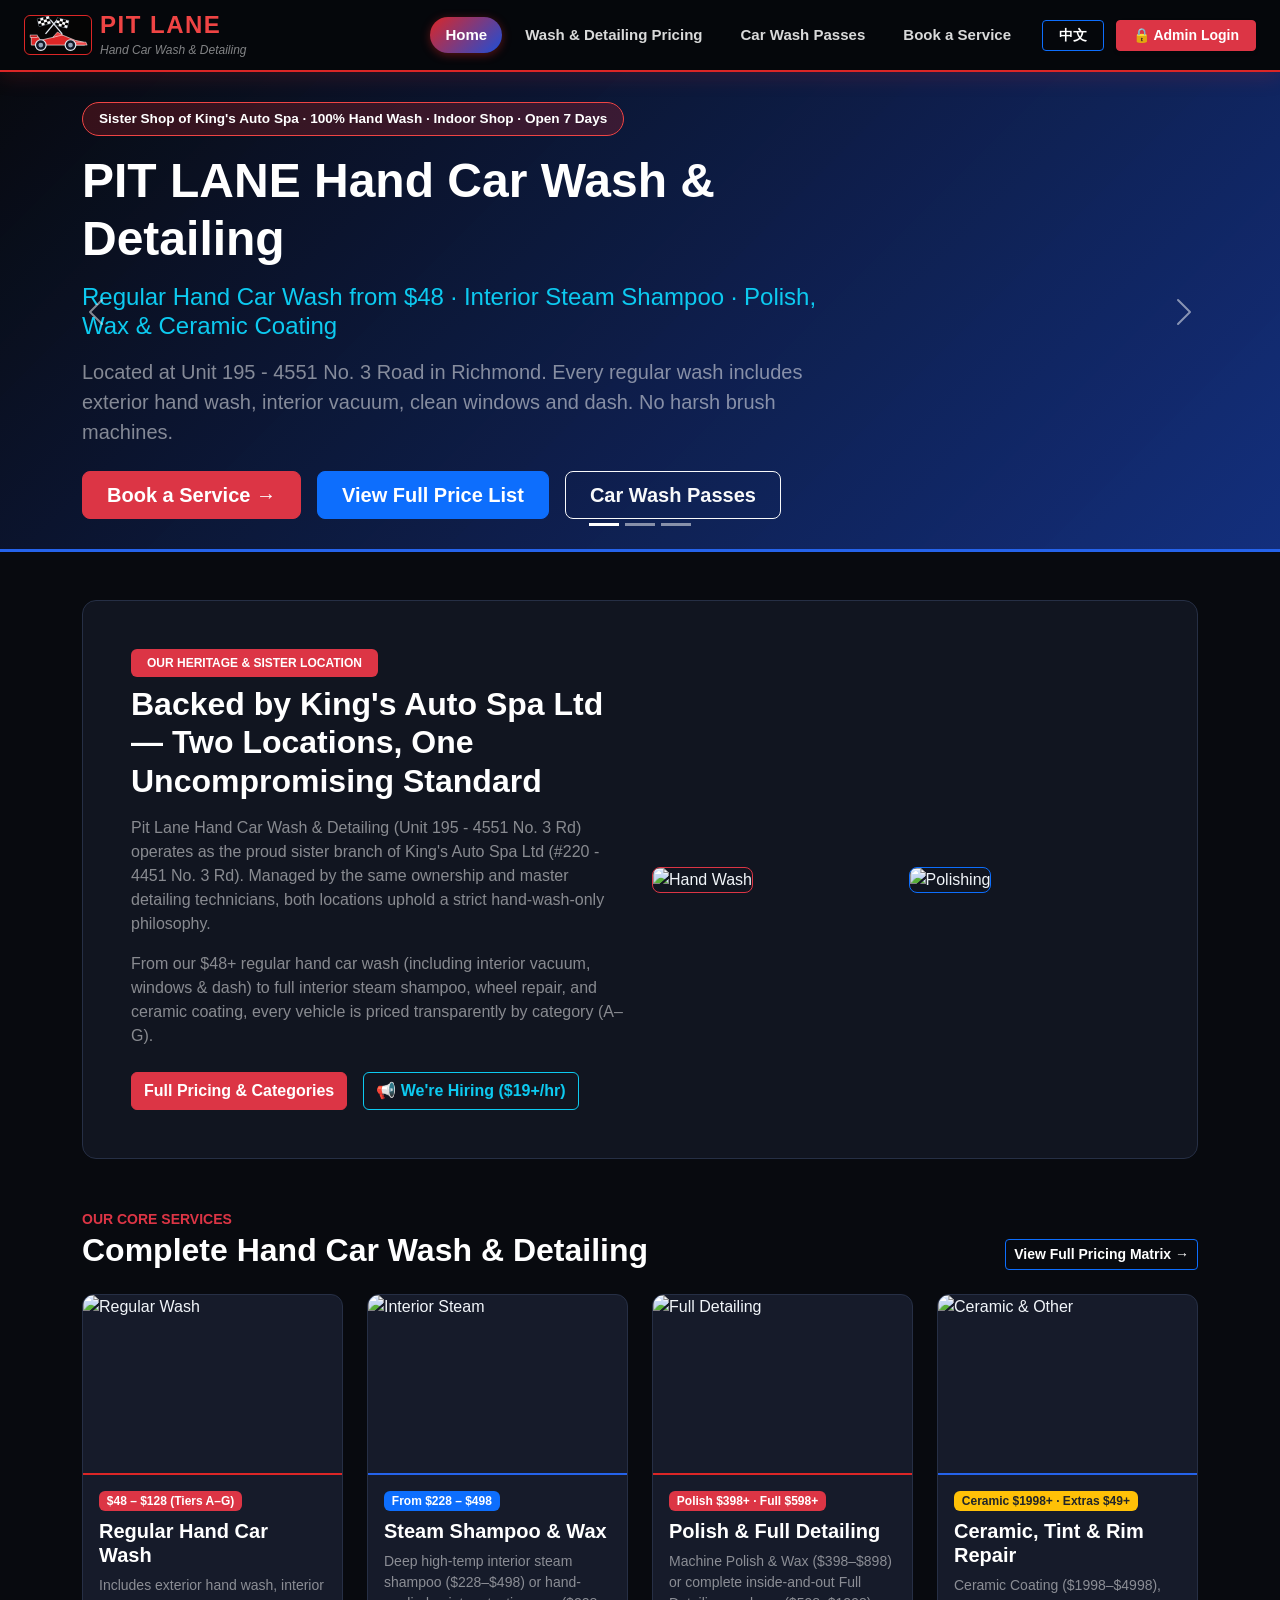
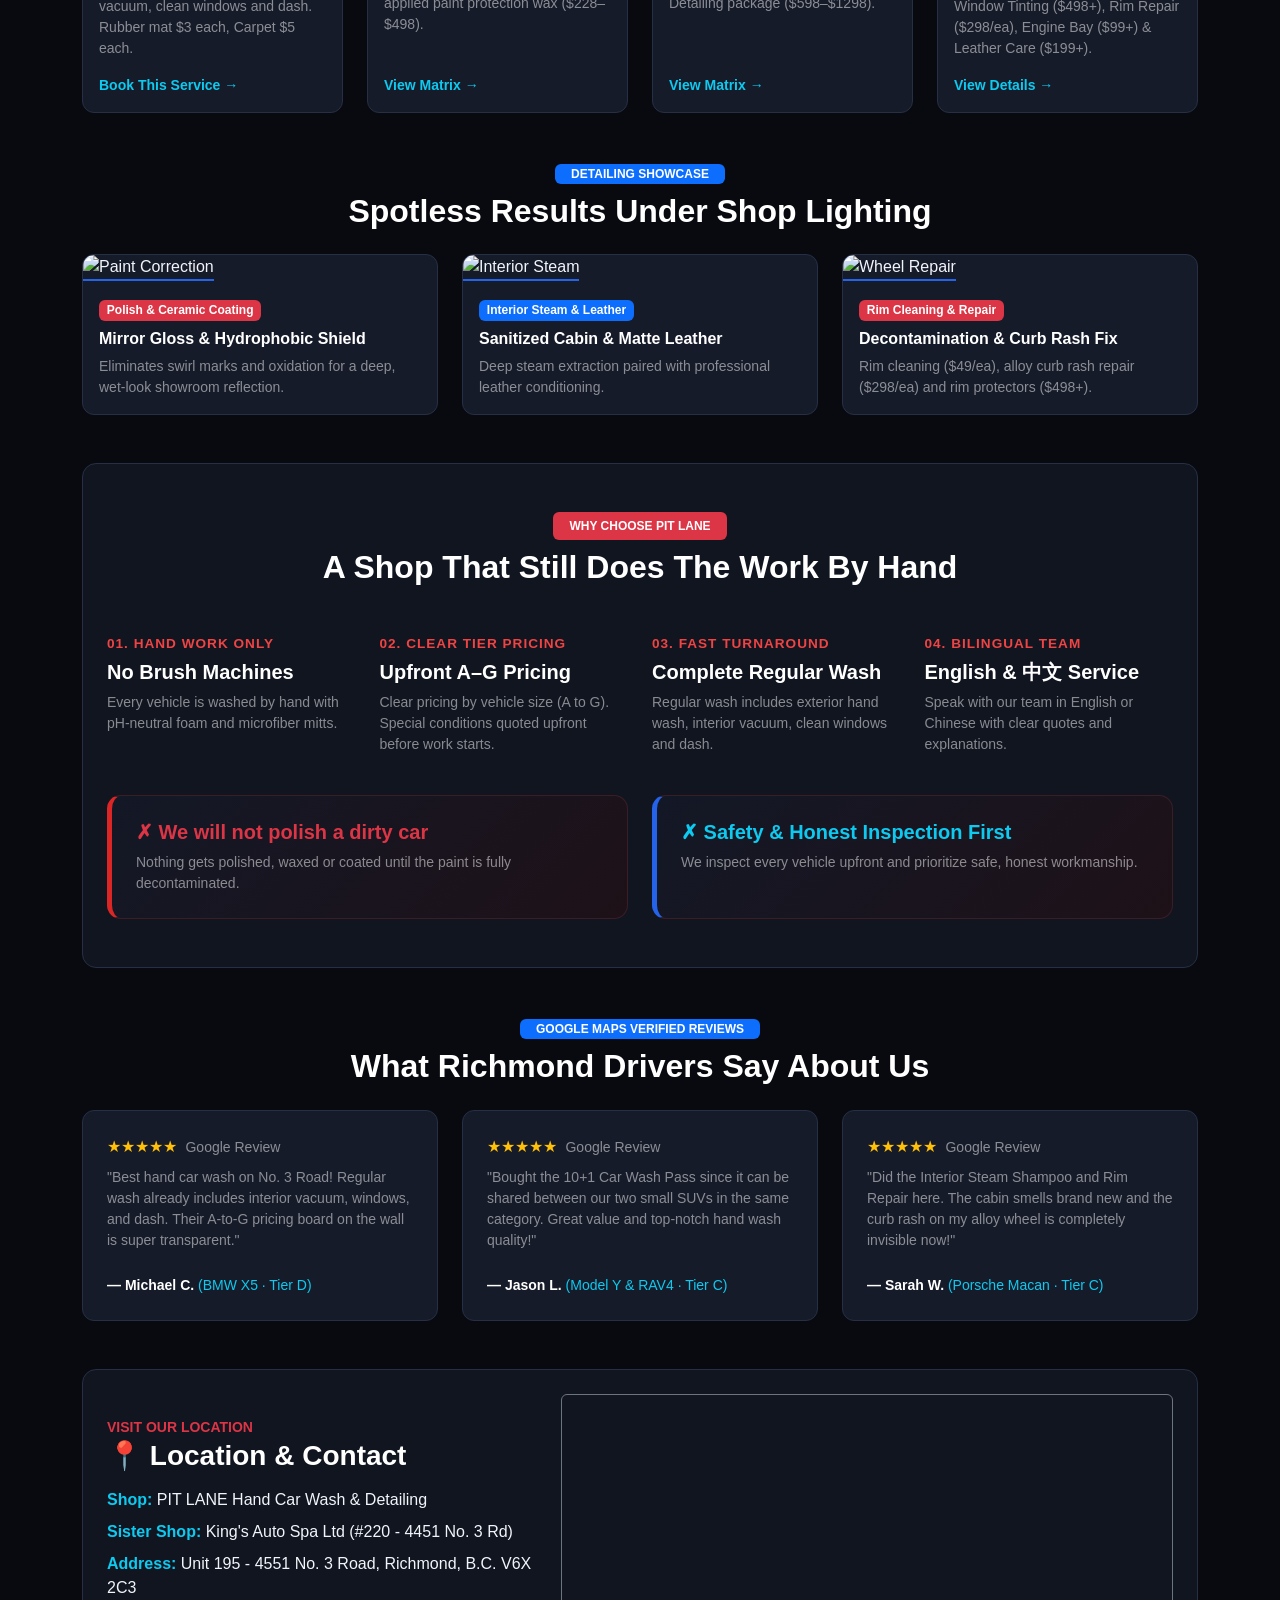
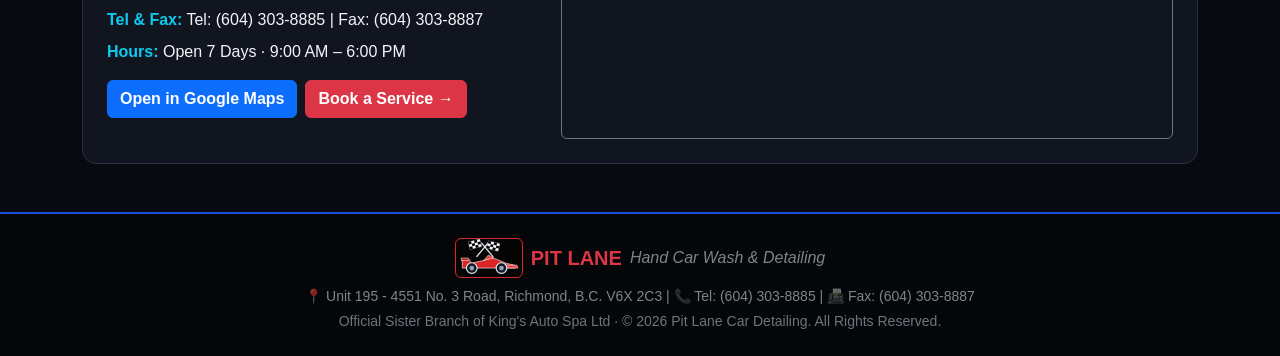
==== commit d82e9b6b: "fix other problems" ====
--- a/index.html
+++ b/index.html
@@ -11,7 +11,7 @@
 
 <div id="sharedNavbar"></div>
 
-<!-- 1. 顶部滚动横幅 (车行介绍 + Indeed 招工 + 无限次洗车套票) -->
+<!-- 1. 顶部滚动横幅 (固定长宽高，切换不跳动) -->
 <div id="heroCarousel" class="carousel slide" data-bs-ride="carousel">
     <div class="carousel-indicators">
         <button type="button" data-bs-target="#heroCarousel" data-bs-slide-to="0" class="active"></button>
@@ -24,10 +24,10 @@
             <div class="hero-slide hero-slide-1 text-white">
                 <div class="container">
                     <div class="col-lg-8">
-                        <div class="hero-pill" data-zh="King's Auto Spa 旗下分店 · 纯手工精洗 · 室内工位 · 七天营业">
-                            Sister Shop of King's Auto Spa · 100% Hand Wash · Indoor Bay · Open 7 Days
-                        </div>
-                        <h1 class="display-4 fw-bold mb-3" data-zh="PIT LANE 纯手工精洗与汽车美容">PIT LANE Hand Car Wash & Detailing</h1>
+                        <div class="hero-pill" data-zh="King's Auto Spa 旗下分店 · 纯手工精洗 · 室内车间 · 七天营业">
+                            Sister Shop of King's Auto Spa · 100% Hand Wash · Indoor Shop · Open 7 Days
+                        </div>
+                        <h1 class="display-5 fw-bold mb-3" data-zh="PIT LANE 纯手工精洗与汽车美容">PIT LANE Hand Car Wash & Detailing</h1>
                         <h4 class="fw-normal text-info mb-3" data-zh="内外纯手工精洗 $48 起 · 车厢高温蒸汽清洗 · 镜面抛光与纳米镀晶">
                             Regular Hand Car Wash from $48 · Interior Steam Shampoo · Polish, Wax & Ceramic Coating
                         </h4>
@@ -35,7 +35,7 @@
                             Located at Unit 195 - 4551 No. 3 Road in Richmond. Every regular wash includes exterior hand wash, interior vacuum, clean windows and dash. No harsh brush machines.
                         </p>
                         <div class="d-flex flex-wrap gap-3">
-                            <a href="services.html#booking-section" class="btn btn-danger btn-lg fw-bold px-4" data-zh="立即预约工位 →">Book a Bay →</a>
+                            <a href="services.html#booking-section" class="btn btn-danger btn-lg fw-bold px-4" data-zh="立即预约项目 →">Book a Service →</a>
                             <a href="services.html" class="btn btn-primary btn-lg fw-bold px-4" data-zh="查看完整价格表 (A-G)">View Full Price List</a>
                             <a href="services.html#passes-section" class="btn btn-outline-light btn-lg fw-bold px-4" data-zh="无限次洗车套票">Car Wash Passes</a>
                         </div>
@@ -91,6 +91,7 @@
                         </p>
                         <div class="d-flex flex-wrap gap-3">
                             <a href="services.html#passes-section" class="btn btn-primary btn-lg fw-bold px-4" data-zh="查看 A-G 套票价格表 →">View Pass Pricing Table →</a>
+                            <a href="services.html#booking-section" class="btn btn-danger btn-lg fw-bold px-4" data-zh="立即预约项目 →">Book a Service →</a>
                         </div>
                     </div>
                 </div>
@@ -134,7 +135,7 @@
         </div>
     </section>
 
-    <!-- 3. 四大主打业务 (带真实价格区间与配图) -->
+    <!-- 3. 四大主打业务 -->
     <section class="mb-5">
         <div class="d-flex justify-content-between align-items-end mb-4 flex-wrap gap-2">
             <div>
@@ -153,7 +154,7 @@
                         <p class="text-white-50 small flex-grow-1" data-zh="包含全车外观两桶水手洗、车内吸尘、清洁车窗玻璃及中控仪表台。可加选胶垫 ($3/块) 或毛毯垫 ($5/块) 清洗。">
                             Includes exterior hand wash, interior vacuum, clean windows and dash. Rubber mat $3 each, Carpet $5 each.
                         </p>
-                        <a href="services.html#booking-section" class="fw-bold text-info text-decoration-none small" data-zh="立即预约 →">Book Now →</a>
+                        <a href="services.html#booking-section" class="fw-bold text-info text-decoration-none small" data-zh="预约此项目 →">Book This Service →</a>
                     </div>
                 </div>
             </div>
@@ -239,7 +240,7 @@
         </div>
     </section>
 
-    <!-- 5. 服务宗旨 (01-04) 与四不原则 -->
+    <!-- 5. 服务宗旨 (01-04) 与原则 -->
     <section class="py-5 px-4 dark-panel mb-5">
         <div class="text-center mb-5">
             <span class="badge bg-danger px-3 py-2 mb-2" data-zh="我们的服务宗旨">WHY CHOOSE PIT LANE</span>
@@ -324,7 +325,7 @@
     <section id="location-section" class="p-4 dark-panel">
         <div class="row align-items-center g-4">
             <div class="col-lg-5">
-                <span class="text-danger fw-bold small text-uppercase" data-zh="欢迎莅临室内工位">VISIT OUR INDOOR BAY</span>
+                <span class="text-danger fw-bold small text-uppercase" data-zh="欢迎莅临门店">VISIT OUR LOCATION</span>
                 <h3 class="fw-bold mb-3 text-white" data-zh="📍 门店地址与联系方式">📍 Location & Contact</h3>
                 <p class="mb-2"><strong class="text-info" data-zh="门店名称：">Shop:</strong> <span>PIT LANE Hand Car Wash & Detailing</span></p>
                 <p class="mb-2"><strong class="text-info" data-zh="总店关联：">Sister Shop:</strong> <span>King's Auto Spa Ltd (#220 - 4451 No. 3 Rd)</span></p>
@@ -333,7 +334,7 @@
                 <p class="mb-3"><strong class="text-info" data-zh="营业时间：">Hours:</strong> <span data-zh="七天营业 · 周一至周日 9:00 AM – 6:00 PM">Open 7 Days · 9:00 AM – 6:00 PM</span></p>
                 <div class="d-flex flex-wrap gap-2">
                     <a href="https://maps.google.com/?q=4551+Number+3+Rd+%23195,+Richmond,+BC+V6X+2C3" target="_blank" class="btn btn-primary fw-bold" data-zh="在 Google Maps 中导航">Open in Google Maps</a>
-                    <a href="services.html#booking-section" class="btn btn-danger fw-bold" data-zh="立即预约工位 →">Book a Bay →</a>
+                    <a href="services.html#booking-section" class="btn btn-danger fw-bold" data-zh="立即预约项目 →">Book a Service →</a>
                 </div>
             </div>
             <div class="col-lg-7">
--- a/styles.css
+++ b/styles.css
@@ -17,7 +17,7 @@
     font-family: -apple-system, BlinkMacSystemFont, "Segoe UI", Roboto, "Helvetica Neue", Arial, sans-serif;
 }
 
-/* 顶部导航栏：黑底红蓝流光边 */
+/* 顶部导航栏 */
 .navbar-custom {
     background-color: #05070b;
     border-bottom: 2px solid var(--pl-red);
@@ -36,7 +36,7 @@
     padding: 7px 15px !important;
     border-radius: 20px;
     transition: all 0.2s ease;
-    color: rgba(255, 255, 255, 0.82) !important;
+    color: rgba(255, 255, 255, 0.85) !important;
     text-decoration: none;
     white-space: nowrap;
     display: inline-block;
@@ -53,15 +53,27 @@
     box-shadow: 0 2px 10px rgba(220, 38, 38, 0.4);
 }
 
-/* 首页滚动横幅 */
+/* 首页滚动横幅：严格固定高度与宽度，确保 3 个广告切换时页面绝不跳动 */
+#heroCarousel {
+    width: 100%;
+    overflow: hidden;
+}
+
 .hero-slide {
-    min-height: 460px;
-    padding: 75px 0;
+    width: 100%;
+    height: 480px;
     display: flex;
     align-items: center;
     border-bottom: 3px solid var(--pl-blue-light);
     background-size: cover;
     background-position: center;
+    overflow: hidden;
+}
+
+@media (max-width: 768px) {
+    .hero-slide {
+        height: 540px;
+    }
 }
 
 .hero-slide-1 {
@@ -81,9 +93,9 @@
 
 .hero-pill {
     display: inline-block;
-    background: rgba(220, 38, 38, 0.2);
+    background: rgba(220, 38, 38, 0.22);
     border: 1px solid #ef4444;
-    color: #fca5a5;
+    color: #ffffff;
     padding: 6px 16px;
     border-radius: 30px;
     font-size: 0.85rem;
@@ -91,7 +103,7 @@
     margin-bottom: 16px;
 }
 
-/* 深色卡片系统 (黑红蓝搭配) */
+/* 深色卡片系统 */
 .dark-panel {
     background-color: var(--pl-panel-black);
     border: 1px solid var(--pl-border);
@@ -149,7 +161,7 @@
     border-left: 5px solid var(--pl-red);
 }
 
-/* 价目表专属红蓝表格样式 (复刻店内展板) */
+/* 价目表红底、蓝底、黄（金）底矩阵：强制纯白文字 (#ffffff) 与醒目底色 */
 .tier-badge {
     display: inline-flex;
     align-items: center;
@@ -157,7 +169,7 @@
     width: 42px;
     height: 42px;
     background: linear-gradient(135deg, #b91c1c, #dc2626);
-    color: #fff;
+    color: #ffffff;
     font-size: 1.35rem;
     font-weight: 900;
     border-radius: 8px;
@@ -170,69 +182,87 @@
     font-size: 1.45rem;
 }
 
-.table-matrix {
-    color: #ffffff;
+.matrix-table {
+    width: 100%;
     border-collapse: separate;
-    border-spacing: 3px;
-}
-
-.table-matrix th, .table-matrix td {
-    padding: 12px 10px;
+    border-spacing: 4px;
+    color: #ffffff !important;
+}
+
+.matrix-table th,
+.matrix-table td {
+    padding: 14px 10px;
     text-align: center;
     vertical-align: middle;
-    border: none;
-    border-radius: 4px;
+    border: none !important;
+    border-radius: 6px;
+    color: #ffffff !important;
+}
+
+.matrix-table th small,
+.matrix-table td small {
+    color: #ffffff !important;
+    opacity: 0.92;
 }
 
 .col-tier-name {
-    background-color: #161c2d;
+    background-color: #161f33 !important;
+    color: #ffffff !important;
     text-align: left !important;
     font-weight: 700;
+    padding-left: 14px !important;
     border-left: 4px solid var(--pl-red) !important;
 }
 
+/* 蓝底白字列 */
 .col-blue-head {
-    background: linear-gradient(180deg, #1e40af, #1d4ed8);
-    color: #ffffff;
+    background: linear-gradient(180deg, #1e40af, #1d4ed8) !important;
+    color: #ffffff !important;
+    font-weight: 800;
 }
 
 .col-blue-cell {
-    background-color: #172554;
-    font-weight: 700;
-    font-size: 1.1rem;
-    color: #93c5fd;
-}
-
+    background-color: #0255a5 !important;
+    color: #ffffff !important;
+    font-weight: 800;
+    font-size: 1.18rem;
+}
+
+/* 红底白字列 */
 .col-red-head {
-    background: linear-gradient(180deg, #991b1b, #dc2626);
-    color: #ffffff;
+    background: linear-gradient(180deg, #991b1b, #dc2626) !important;
+    color: #ffffff !important;
+    font-weight: 800;
 }
 
 .col-red-cell {
-    background-color: #450a0a;
-    font-weight: 700;
-    font-size: 1.1rem;
-    color: #fca5a5;
-}
-
+    background-color: #a32222 !important;
+    color: #ffffff !important;
+    font-weight: 800;
+    font-size: 1.18rem;
+}
+
+/* 黄/金底白字列 */
 .col-gold-head {
-    background: linear-gradient(180deg, #92400e, #b45309);
-    color: #ffffff;
+    background: linear-gradient(180deg, #b45309, #d97706) !important;
+    color: #ffffff !important;
+    font-weight: 800;
 }
 
 .col-gold-cell {
-    background-color: #3b180c;
-    font-weight: 800;
-    font-size: 1.1rem;
-    color: #fcd34d;
+    background-color: #c25e1a !important;
+    color: #ffffff !important;
+    font-weight: 800;
+    font-size: 1.18rem;
 }
 
 .other-service-box {
-    background-color: #0f172a;
-    border: 1px solid #1e3a8a;
-    border-left: 4px solid #3b82f6;
+    background-color: #0f294a;
+    border: 1px solid #1d4ed8;
+    border-left: 4px solid #38bdf8;
     border-radius: 8px;
     padding: 12px 16px;
+    color: #ffffff;
 }
 
 /* 深色输入框与表单 */
@@ -260,7 +290,7 @@
 }
 
 .sidebar .nav-link {
-    color: rgba(255,255,255,0.75);
+    color: rgba(255,255,255,0.8);
     margin-bottom: 6px;
     border-radius: 8px;
     font-weight: 500;
@@ -274,31 +304,30 @@
 
 .calendar-grid {
     display: grid;
-    grid-template-columns: repeat(auto-fill, minmax(240px, 1fr));
-    gap: 12px;
+    grid-template-columns: repeat(auto-fill, minmax(265px, 1fr));
+    gap: 14px;
 }
 
 .calendar-day-col {
-    min-height: 260px;
+    min-height: 250px;
     background: var(--pl-card-black);
     border: 1px solid var(--pl-border);
     border-radius: 10px;
+    padding: 12px;
+}
+
+.cal-booking-item {
+    font-size: 0.84rem;
+    border-radius: 8px;
     padding: 10px;
-}
-
-.cal-booking-item {
-    font-size: 0.82rem;
-    border-radius: 6px;
-    padding: 8px;
-    margin-bottom: 8px;
+    margin-bottom: 10px;
     border-left: 4px solid var(--pl-red);
     background: #1e293b;
-    color: #f8fafc;
+    color: #ffffff;
 }
 
 .cal-booking-done {
     background: #0f172a !important;
-    border-left-color: #475569 !important;
-    color: #64748b !important;
-    text-decoration: line-through;
+    border-left-color: #22c55e !important;
+    color: #94a3b8 !important;
 }
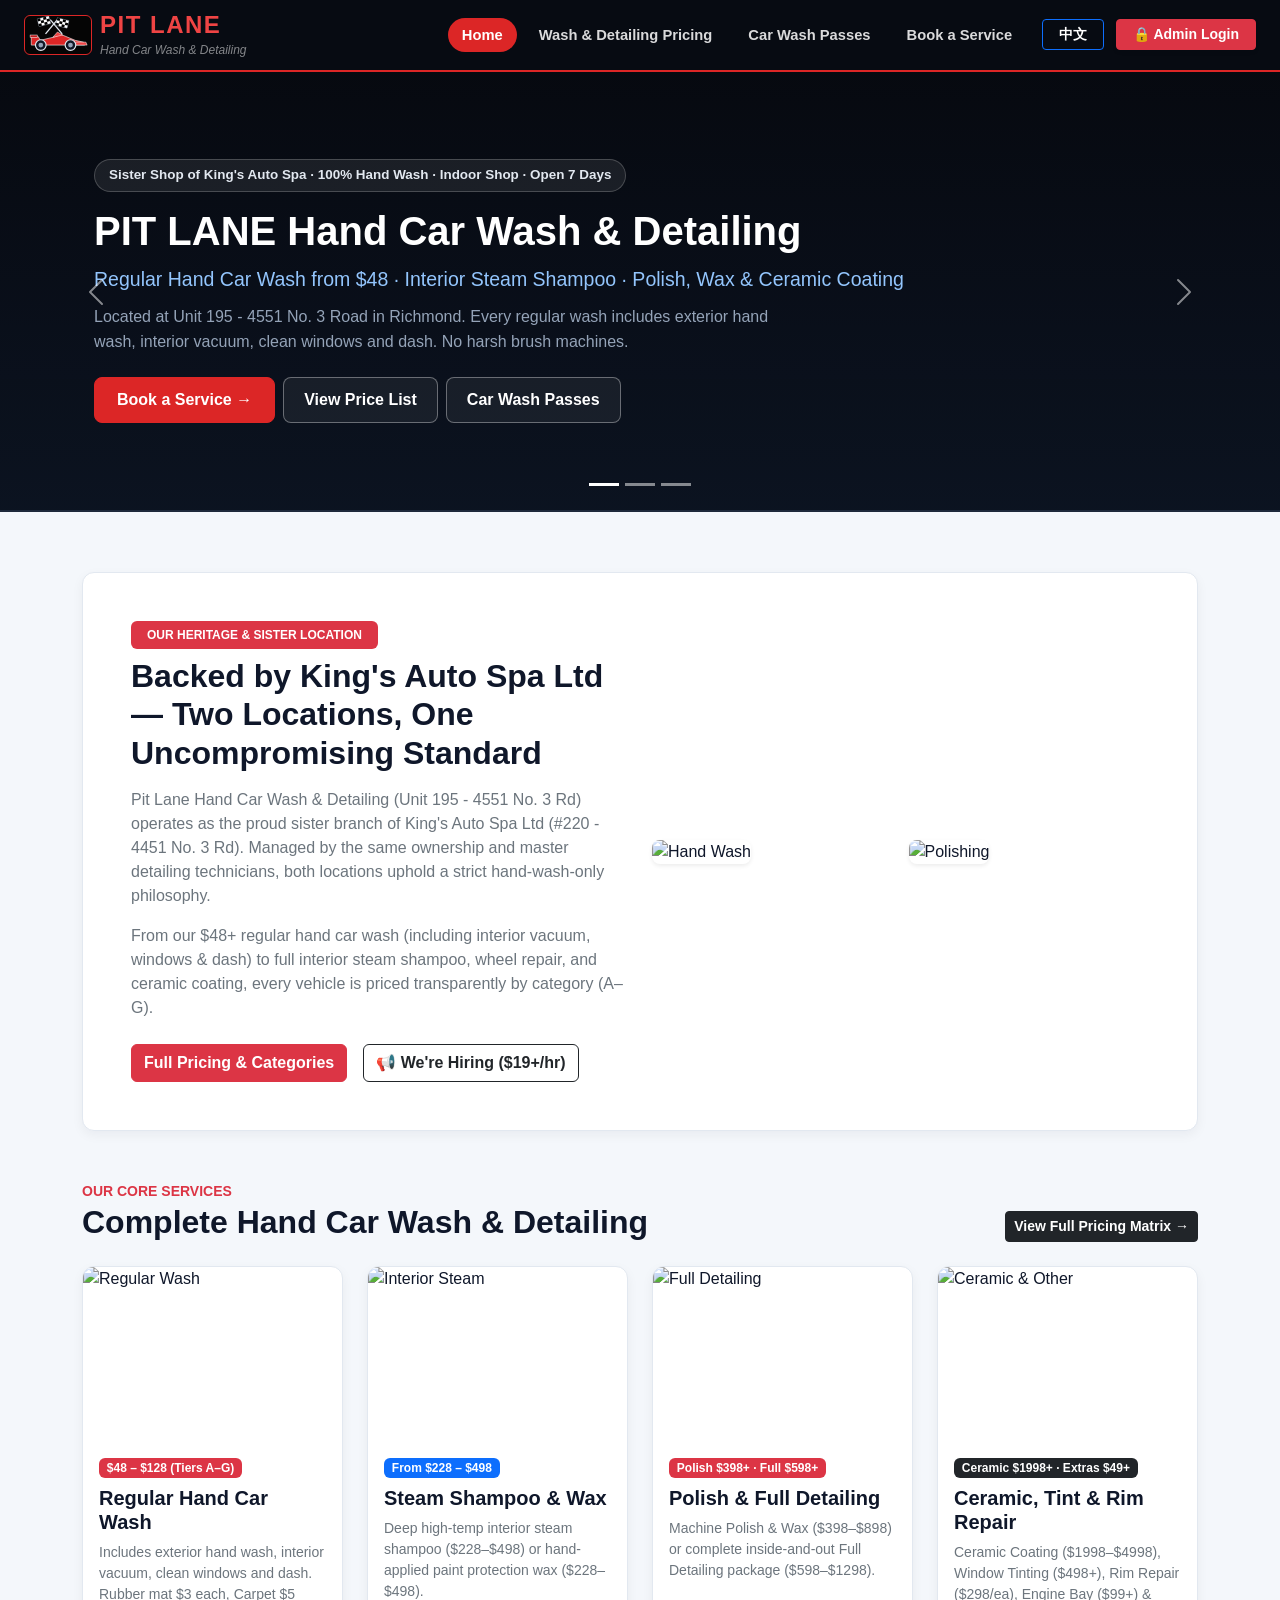
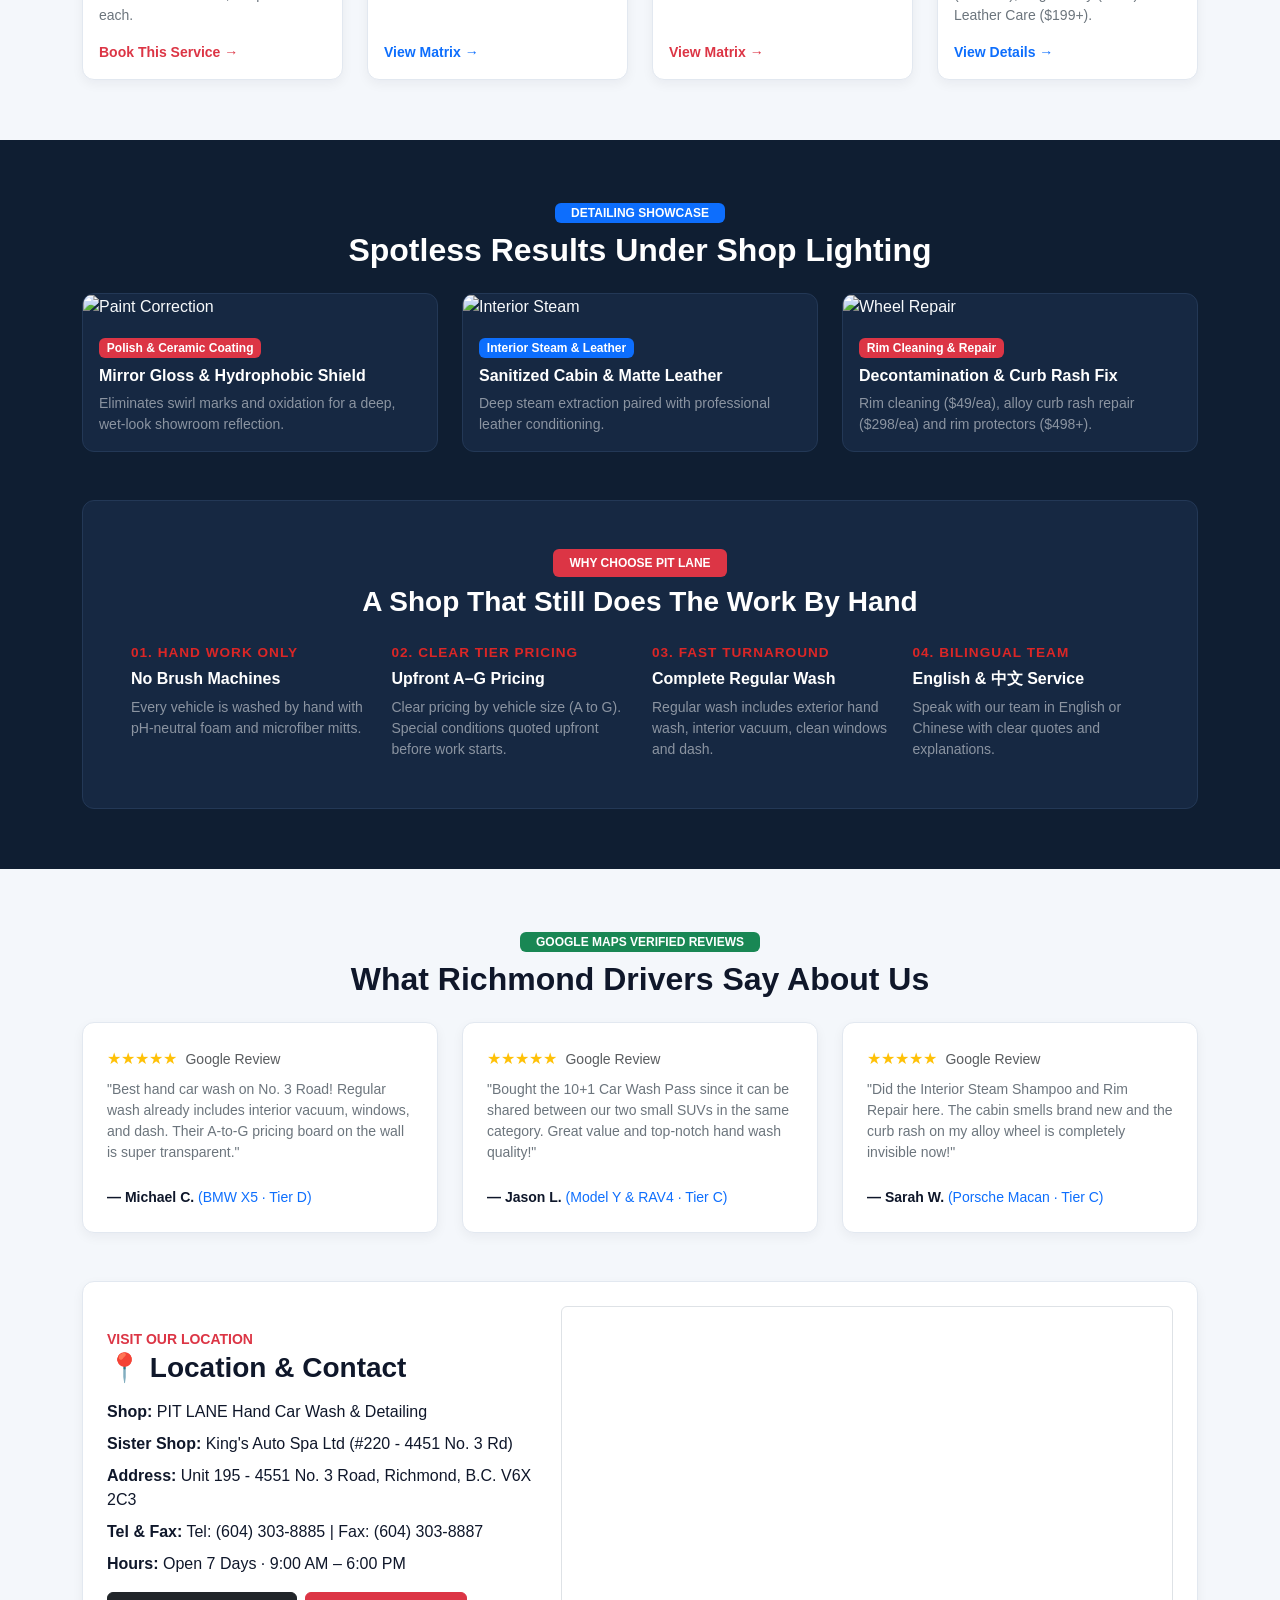
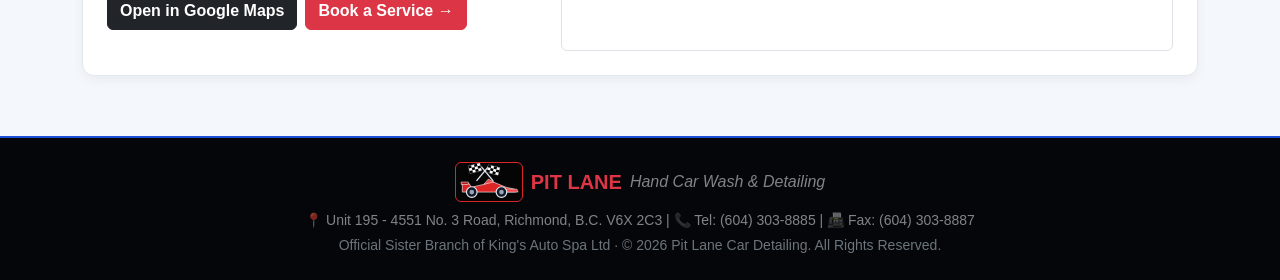
==== commit 191382dc: "fix visual effect problem" ====
--- a/index.html
+++ b/index.html
@@ -11,7 +11,7 @@
 
 <div id="sharedNavbar"></div>
 
-<!-- 1. 顶部滚动横幅 (固定长宽高，切换不跳动) -->
+<!-- 1. 顶部滚动横幅 (三个广告统一深暗背景、统一按钮配色、手机自适应字体) -->
 <div id="heroCarousel" class="carousel slide" data-bs-ride="carousel">
     <div class="carousel-indicators">
         <button type="button" data-bs-target="#heroCarousel" data-bs-slide-to="0" class="active"></button>
@@ -19,79 +19,79 @@
         <button type="button" data-bs-target="#heroCarousel" data-bs-slide-to="2"></button>
     </div>
     <div class="carousel-inner">
-        <!-- 轮播 1：门店介绍 -->
+        <!-- 广告 1：门店介绍 -->
         <div class="carousel-item active">
-            <div class="hero-slide hero-slide-1 text-white">
-                <div class="container">
-                    <div class="col-lg-8">
-                        <div class="hero-pill" data-zh="King's Auto Spa 旗下分店 · 纯手工精洗 · 室内车间 · 七天营业">
+            <div class="hero-slide-unified">
+                <div class="container px-4">
+                    <div class="col-lg-9">
+                        <div class="hero-pill-unified" data-zh="King's Auto Spa 旗下分店 · 纯手工精洗 · 室内车间 · 七天营业">
                             Sister Shop of King's Auto Spa · 100% Hand Wash · Indoor Shop · Open 7 Days
                         </div>
-                        <h1 class="display-5 fw-bold mb-3" data-zh="PIT LANE 纯手工精洗与汽车美容">PIT LANE Hand Car Wash & Detailing</h1>
-                        <h4 class="fw-normal text-info mb-3" data-zh="内外纯手工精洗 $48 起 · 车厢高温蒸汽清洗 · 镜面抛光与纳米镀晶">
+                        <h1 class="hero-title" data-zh="PIT LANE 纯手工精洗与汽车美容">PIT LANE Hand Car Wash & Detailing</h1>
+                        <div class="hero-subtitle" data-zh="内外纯手工精洗 $48 起 · 车厢高温蒸汽清洗 · 镜面抛光与纳米镀晶">
                             Regular Hand Car Wash from $48 · Interior Steam Shampoo · Polish, Wax & Ceramic Coating
-                        </h4>
-                        <p class="lead text-white-50 mb-4" data-zh="位于列治文 Unit 195 - 4551 No. 3 Road。包含全车外观纯手工精洗、车厢吸尘、车窗及中控台清洁。绝不使用伤漆机器滚刷，20 至 30 分钟高效交车。">
+                        </div>
+                        <p class="hero-desc" data-zh="位于列治文 Unit 195 - 4551 No. 3 Road。包含全车外观纯手工精洗、车厢吸尘、车窗及中控台清洁。绝不使用伤漆机器滚刷，20 至 30 分钟高效交车。">
                             Located at Unit 195 - 4551 No. 3 Road in Richmond. Every regular wash includes exterior hand wash, interior vacuum, clean windows and dash. No harsh brush machines.
                         </p>
-                        <div class="d-flex flex-wrap gap-3">
-                            <a href="services.html#booking-section" class="btn btn-danger btn-lg fw-bold px-4" data-zh="立即预约项目 →">Book a Service →</a>
-                            <a href="services.html" class="btn btn-primary btn-lg fw-bold px-4" data-zh="查看完整价格表 (A-G)">View Full Price List</a>
-                            <a href="services.html#passes-section" class="btn btn-outline-light btn-lg fw-bold px-4" data-zh="无限次洗车套票">Car Wash Passes</a>
+                        <div class="d-flex flex-wrap gap-2">
+                            <a href="services.html#booking-section" class="btn-hero-primary" data-zh="立即预约项目 →">Book a Service →</a>
+                            <a href="services.html" class="btn-hero-secondary" data-zh="查看完整价格表 (A-G)">View Price List</a>
+                            <a href="services.html#passes-section" class="btn-hero-secondary" data-zh="无限次洗车套票">Car Wash Passes</a>
                         </div>
                     </div>
                 </div>
             </div>
         </div>
 
-        <!-- 轮播 2：Indeed 招聘信息 -->
+        <!-- 广告 2：Indeed 招聘信息 -->
         <div class="carousel-item">
-            <div class="hero-slide hero-slide-2 text-white">
-                <div class="container">
-                    <div class="col-lg-8">
-                        <div class="hero-pill" data-zh="📢 团队诚聘中 · 全职与兼职均可 · 提供带薪培训">
+            <div class="hero-slide-unified">
+                <div class="container px-4">
+                    <div class="col-lg-9">
+                        <div class="hero-pill-unified" data-zh="📢 团队诚聘中 · 全职与兼职均可 · 提供带薪培训">
                             📢 WE ARE HIRING · Full-Time & Part-Time · Training Provided
                         </div>
-                        <h1 class="display-5 fw-bold mb-3" data-zh="诚聘：洗车与汽美技师 (Car Wash Attendant)">
+                        <h1 class="hero-title" data-zh="诚聘：洗车与汽美技师 (Car Wash Attendant)">
                             Join Our Team: Car Wash Attendant
                         </h1>
-                        <h4 class="fw-normal text-warning mb-3" data-zh="起薪 $19.00 / 小时 · 每周约 40 小时 · 免费停车与员工折扣">
+                        <div class="hero-subtitle" data-zh="起薪 $19.00 / 小时 · 每周约 40 小时 · 免费停车与员工折扣">
                             Pay: From $19.00 / hr · Expected 40.0 hrs/week · On-Site Parking & Store Discount
-                        </h4>
-                        <p class="lead text-white-50 mb-4" data-zh="我们正在寻找友好、注重细节且可靠的伙伴加入 Pit Lane 团队！无需相关经验，店内提供完整培训。欢迎到店或致电 (604) 303-8885 应聘！">
+                        </div>
+                        <p class="hero-desc" data-zh="我们正在寻找友好、注重细节且可靠的伙伴加入 Pit Lane 团队！无需相关经验，店内提供完整培训。欢迎到店或致电 (604) 303-8885 应聘！">
                             We are seeking a friendly, detail-oriented, and reliable Car Wash Attendant to join our team. Prior experience is not required — full training is provided!
                         </p>
-                        <div class="d-flex flex-wrap gap-3">
-                            <button class="btn btn-danger btn-lg fw-bold px-4" data-bs-toggle="modal" data-bs-target="#hiringModal" data-zh="查看完整招聘要求 →">
+                        <div class="d-flex flex-wrap gap-2">
+                            <button type="button" class="btn-hero-primary" data-bs-toggle="modal" data-bs-target="#hiringModal" data-zh="查看完整招聘要求 →">
                                 View Full Job Description →
                             </button>
-                            <a href="#location-section" class="btn btn-outline-light btn-lg fw-bold px-4" data-zh="查看门店地址">Apply In Person</a>
+                            <a href="#location-section" class="btn-hero-secondary" data-zh="查看门店地址">Apply In Person</a>
                         </div>
                     </div>
                 </div>
             </div>
         </div>
 
-        <!-- 轮播 3：无限次洗车套票与 10+1 次卡 -->
+        <!-- 广告 3：无限次洗车套票与 10+1 次卡 -->
         <div class="carousel-item">
-            <div class="hero-slide hero-slide-3 text-white">
-                <div class="container">
-                    <div class="col-lg-8">
-                        <div class="hero-pill" data-zh="洗车套票特惠 · 1个月 / 3个月 / 1年无限次 & 10送1次卡">
+            <div class="hero-slide-unified">
+                <div class="container px-4">
+                    <div class="col-lg-9">
+                        <div class="hero-pill-unified" data-zh="洗车套票特惠 · 1个月 / 3个月 / 1年无限次 & 10送1次卡">
                             Car Washing Pass · 1 Month / 3 Months / 1 Year Unlimited & 10+1 Pass
                         </div>
-                        <h1 class="display-5 fw-bold mb-3" data-zh="无限次洗车套票 & 买 10 送 1 次卡">
+                        <h1 class="hero-title" data-zh="无限次洗车套票 & 买 10 送 1 次卡">
                             Unlimited Car Wash Passes & 10+1 Pass
                         </h1>
-                        <h4 class="fw-normal text-info mb-3" data-zh="单月无限次 $150 起 · 3个月无限次 $338 起 · 10+1次卡同级别多车通用">
+                        <div class="hero-subtitle" data-zh="单月无限次 $150 起 · 3个月无限次 $338 起 · 10+1次卡同级别多车通用">
                             1-Month Pass from $150 · 3-Month Pass from $338 · 10+1 Pass valid for multiple vehicles in same tier
-                        </h4>
-                        <p class="lead text-white-50 mb-4" data-zh="每次均包含外观手洗、车内吸尘、擦拭车窗与仪表台！让您的爱车在温哥华全年保持展厅级洁净。">
+                        </div>
+                        <p class="hero-desc" data-zh="每次均包含外观手洗、车内吸尘、擦拭车窗与仪表台！让您的爱车在温哥华全年保持展厅级洁净。">
                             Every pass wash includes exterior hand wash, interior vacuum, clean windows and dash. Keep your car spotless all year round!
                         </p>
-                        <div class="d-flex flex-wrap gap-3">
-                            <a href="services.html#passes-section" class="btn btn-primary btn-lg fw-bold px-4" data-zh="查看 A-G 套票价格表 →">View Pass Pricing Table →</a>
-                            <a href="services.html#booking-section" class="btn btn-danger btn-lg fw-bold px-4" data-zh="立即预约项目 →">Book a Service →</a>
+                        <div class="d-flex flex-wrap gap-2">
+                            <a href="services.html#booking-section" class="btn-hero-primary" data-zh="立即预约项目 →">Book a Service →</a>
+                            <a href="services.html#passes-section" class="btn-hero-secondary" data-zh="查看 A-G 套票价格表">View Pass Pricing</a>
                         </div>
                     </div>
                 </div>
@@ -102,248 +102,244 @@
     <button class="carousel-control-next" type="button" data-bs-target="#heroCarousel" data-bs-slide="next"><span class="carousel-control-next-icon"></span></button>
 </div>
 
-<div class="container my-5">
-    <!-- 2. 品牌介绍：King's Auto Spa 官方分店 -->
-    <section class="p-4 p-md-5 dark-panel mb-5">
-        <div class="row align-items-center g-4">
-            <div class="col-lg-6">
-                <span class="badge bg-danger px-3 py-2 mb-2" data-zh="品牌渊源 · 双店联动">OUR HERITAGE & SISTER LOCATION</span>
-                <h2 class="fw-bold mb-3 text-white" data-zh="源自 King's Auto Spa 的匠心品质，列治文 3 号路双店直营">
-                    Backed by King's Auto Spa Ltd — Two Locations, One Uncompromising Standard
-                </h2>
-                <p class="text-white-50" data-zh="Pit Lane Hand Car Wash & Detailing (Unit 195 - 4551 No. 3 Rd) 是列治文知名汽美中心 King's Auto Spa Ltd (#220 - 4451 No. 3 Rd) 旗下的官方直营分店。我们共享同一支资深技师团队与严苛的纯手工交车标准。">
-                    Pit Lane Hand Car Wash & Detailing (Unit 195 - 4551 No. 3 Rd) operates as the proud sister branch of <strong>King's Auto Spa Ltd</strong> (#220 - 4451 No. 3 Rd). Managed by the same ownership and master detailing technicians, both locations uphold a strict hand-wash-only philosophy.
-                </p>
-                <p class="text-white-50 mb-4" data-zh="无论是 $48 起的标准内外精洗、车厢高温蒸汽杀菌、轮圈修复，还是全车镜面抛光与顶级纳米镀晶，我们都严格按照 A–G 车型透明定价，施工前明码标价。">
-                    From our $48+ regular hand car wash (including interior vacuum, windows & dash) to full interior steam shampoo, wheel repair, and ceramic coating, every vehicle is priced transparently by category (A–G).
-                </p>
-                <div class="d-flex flex-wrap gap-3">
-                    <a href="services.html" class="btn btn-danger fw-bold" data-zh="查看完整价格表">Full Pricing & Categories</a>
-                    <button class="btn btn-outline-info fw-bold" data-bs-toggle="modal" data-bs-target="#hiringModal" data-zh="📢 门店招聘详情 ($19+/hr)">📢 We're Hiring ($19+/hr)</button>
-                </div>
-            </div>
-            <div class="col-lg-6">
-                <div class="row g-3">
-                    <div class="col-6">
-                        <img src="https://images.unsplash.com/photo-1520340356584-f9917d1eea6f?auto=format&fit=crop&w=600&q=80" class="img-fluid rounded-3 border border-danger" style="height:240px; width:100%; object-fit:cover;" alt="Hand Wash">
-                    </div>
-                    <div class="col-6">
-                        <img src="https://images.unsplash.com/photo-1607860108855-64acf2078ed9?auto=format&fit=crop&w=600&q=80" class="img-fluid rounded-3 border border-primary" style="height:240px; width:100%; object-fit:cover;" alt="Polishing">
-                    </div>
-                </div>
-            </div>
-        </div>
-    </section>
-
-    <!-- 3. 四大主打业务 -->
-    <section class="mb-5">
-        <div class="d-flex justify-content-between align-items-end mb-4 flex-wrap gap-2">
-            <div>
-                <span class="text-danger fw-bold text-uppercase small" data-zh="核心业务与透明定价">OUR CORE SERVICES</span>
-                <h2 class="fw-bold mb-0 text-white" data-zh="全方位纯手工洗护与汽车美容">Complete Hand Car Wash & Detailing</h2>
-            </div>
-            <a href="services.html" class="btn btn-outline-primary text-white fw-bold btn-sm" data-zh="查看全部车型报价矩阵 →">View Full Pricing Matrix →</a>
-        </div>
-        <div class="row g-4">
-            <div class="col-md-3 col-sm-6">
-                <div class="dark-card h-100 overflow-hidden d-flex flex-column">
-                    <img src="https://images.unsplash.com/photo-1520340356584-f9917d1eea6f?auto=format&fit=crop&w=500&q=80" class="service-img-top" alt="Regular Wash">
-                    <div class="p-3 d-flex flex-column flex-grow-1">
-                        <span class="badge bg-danger align-self-start mb-2" data-zh="$48 - $128 (按车型 A-G)">$48 – $128 (Tiers A–G)</span>
-                        <h5 class="fw-bold text-white" data-zh="标准内外纯手工精洗">Regular Hand Car Wash</h5>
-                        <p class="text-white-50 small flex-grow-1" data-zh="包含全车外观两桶水手洗、车内吸尘、清洁车窗玻璃及中控仪表台。可加选胶垫 ($3/块) 或毛毯垫 ($5/块) 清洗。">
-                            Includes exterior hand wash, interior vacuum, clean windows and dash. Rubber mat $3 each, Carpet $5 each.
-                        </p>
-                        <a href="services.html#booking-section" class="fw-bold text-info text-decoration-none small" data-zh="预约此项目 →">Book This Service →</a>
-                    </div>
-                </div>
-            </div>
-            <div class="col-md-3 col-sm-6">
-                <div class="dark-card dark-card-blue h-100 overflow-hidden d-flex flex-column">
-                    <img src="https://images.unsplash.com/photo-1552930294-6b595f4c2974?auto=format&fit=crop&w=500&q=80" class="service-img-top" style="border-bottom-color:#2563eb;" alt="Interior Steam">
-                    <div class="p-3 d-flex flex-column flex-grow-1">
-                        <span class="badge bg-primary align-self-start mb-2" data-zh="$228 - $498">From $228 – $498</span>
-                        <h5 class="fw-bold text-white" data-zh="车厢高温蒸汽清洗 & 打蜡">Steam Shampoo & Wax</h5>
-                        <p class="text-white-50 small flex-grow-1" data-zh="地毯、座椅与顶棚高温蒸汽深层抽洗除味 ($228起)，或全车专业手工打蜡护理 ($228起)。">
-                            Deep high-temp interior steam shampoo ($228–$498) or hand-applied paint protection wax ($228–$498).
-                        </p>
-                        <a href="services.html#detailing-matrix" class="fw-bold text-info text-decoration-none small" data-zh="查看车型报价 →">View Matrix →</a>
-                    </div>
-                </div>
-            </div>
-            <div class="col-md-3 col-sm-6">
-                <div class="dark-card h-100 overflow-hidden d-flex flex-column">
-                    <img src="https://images.unsplash.com/photo-1607860108855-64acf2078ed9?auto=format&fit=crop&w=500&q=80" class="service-img-top" alt="Full Detailing">
-                    <div class="p-3 d-flex flex-column flex-grow-1">
-                        <span class="badge bg-danger align-self-start mb-2" data-zh="抛光 $398起 · 全套美容 $598起">Polish $398+ · Full $598+</span>
-                        <h5 class="fw-bold text-white" data-zh="抛光打蜡 & 全套美容套餐">Polish & Full Detailing</h5>
-                        <p class="text-white-50 small flex-grow-1" data-zh="机器镜面抛光及打蜡 ($398–$898)，或内外彻底翻新的全套美容套餐 Full Detailing ($598–$1298)。">
-                            Machine Polish & Wax ($398–$898) or complete inside-and-out Full Detailing package ($598–$1298).
-                        </p>
-                        <a href="services.html#detailing-matrix" class="fw-bold text-info text-decoration-none small" data-zh="查看车型报价 →">View Matrix →</a>
-                    </div>
-                </div>
-            </div>
-            <div class="col-md-3 col-sm-6">
-                <div class="dark-card dark-card-blue h-100 overflow-hidden d-flex flex-column">
-                    <img src="https://images.unsplash.com/photo-1503376780353-7e6692767b70?auto=format&fit=crop&w=500&q=80" class="service-img-top" style="border-bottom-color:#2563eb;" alt="Ceramic & Other">
-                    <div class="p-3 d-flex flex-column flex-grow-1">
-                        <span class="badge bg-warning text-dark align-self-start mb-2" data-zh="镀晶 $1998起 · 专项服务 $49起">Ceramic $1998+ · Extras $49+</span>
-                        <h5 class="fw-bold text-white" data-zh="顶级镀晶、贴膜与轮圈修复">Ceramic, Tint & Rim Repair</h5>
-                        <p class="text-white-50 small flex-grow-1" data-zh="殿堂级车漆镀晶 ($1998–$4998)、玻璃防晒膜 ($498起)、轮圈维修 ($298/个)、引擎仓清洗 ($99起) 及皮革护理 ($199起)。">
-                            Ceramic Coating ($1998–$4998), Window Tinting ($498+), Rim Repair ($298/ea), Engine Bay ($99+) & Leather Care ($199+).
-                        </p>
-                        <a href="services.html#detailing-matrix" class="fw-bold text-info text-decoration-none small" data-zh="查看专项报价 →">View Details →</a>
-                    </div>
-                </div>
-            </div>
-        </div>
-    </section>
-
-    <!-- 4. 洗车与美容效果实拍展示 -->
-    <section class="mb-5">
-        <div class="text-center mb-4">
-            <span class="badge bg-primary px-3 py-1 mb-2" data-zh="施工效果实拍">DETAILING SHOWCASE</span>
-            <h2 class="fw-bold text-white" data-zh="洗车与深度美容效果展示">Spotless Results Under Shop Lighting</h2>
-        </div>
-        <div class="row g-4">
-            <div class="col-md-4">
-                <div class="dark-card overflow-hidden h-100">
-                    <img src="https://images.unsplash.com/photo-1549399542-7e3f8b79c341?auto=format&fit=crop&w=600&q=80" class="showcase-img" alt="Paint Correction">
-                    <div class="p-3">
-                        <span class="badge bg-danger mb-2" data-zh="抛光与镀晶还原">Polish & Ceramic Coating</span>
-                        <h6 class="fw-bold text-white" data-zh="镜面漆面还原与长效防泼水">Mirror Gloss & Hydrophobic Shield</h6>
-                        <p class="text-white-50 small mb-0" data-zh="彻底消除太阳纹与氧化层，让黑车更深邃、白车更透亮。">Eliminates swirl marks and oxidation for a deep, wet-look showroom reflection.</p>
-                    </div>
-                </div>
-            </div>
-            <div class="col-md-4">
-                <div class="dark-card dark-card-blue overflow-hidden h-100">
-                    <img src="https://images.unsplash.com/photo-1563720223185-11003d516935?auto=format&fit=crop&w=600&q=80" class="showcase-img" alt="Interior Steam">
-                    <div class="p-3">
-                        <span class="badge bg-primary mb-2" data-zh="车厢蒸汽清洗 & 皮革护理">Interior Steam & Leather</span>
-                        <h6 class="fw-bold text-white" data-zh="高温杀菌除味与真皮滋养">Sanitized Cabin & Matte Leather</h6>
-                        <p class="text-white-50 small mb-0" data-zh="深层抽洗地毯与座椅污渍，配合 $199 起的专业皮革护理，恢复新车触感。">Deep steam extraction paired with professional leather conditioning.</p>
-                    </div>
-                </div>
-            </div>
-            <div class="col-md-4">
-                <div class="dark-card overflow-hidden h-100">
-                    <img src="https://images.unsplash.com/photo-1618843479313-40f8afb4b4d8?auto=format&fit=crop&w=600&q=80" class="showcase-img" alt="Wheel Repair">
-                    <div class="p-3">
-                        <span class="badge bg-danger mb-2" data-zh="轮圈清洁 ($49) & 轮圈维修 ($298)">Rim Cleaning & Repair</span>
-                        <h6 class="fw-bold text-white" data-zh="轮毂深度去铁粉与路沿刮痕修复">Decontamination & Curb Rash Fix</h6>
-                        <p class="text-white-50 small mb-0" data-zh="提供每个 $49 的轮圈深度清洁、$298 的轮圈刮蹭维修及 $498 起的轮圈保护圈安装。">Rim cleaning ($49/ea), alloy curb rash repair ($298/ea) and rim protectors ($498+).</p>
-                    </div>
-                </div>
-            </div>
-        </div>
-    </section>
-
-    <!-- 5. 服务宗旨 (01-04) 与原则 -->
-    <section class="py-5 px-4 dark-panel mb-5">
-        <div class="text-center mb-5">
-            <span class="badge bg-danger px-3 py-2 mb-2" data-zh="我们的服务宗旨">WHY CHOOSE PIT LANE</span>
-            <h2 class="fw-bold text-white" data-zh="一家依然坚持纯手工匠心施工的车行">A Shop That Still Does The Work By Hand</h2>
-        </div>
-        <div class="row g-4 mb-4">
-            <div class="col-md-3 col-sm-6">
-                <span class="craft-number" data-zh="01. 坚持纯手工">01. HAND WORK ONLY</span>
-                <h5 class="fw-bold text-white" data-zh="拒绝机器滚刷伤漆">No Brush Machines</h5>
-                <p class="text-white-50 small" data-zh="每台车均采用中性洗车香波与超细纤维手套纯手工擦洗，保护原厂清漆。">Every vehicle is washed by hand with pH-neutral foam and microfiber mitts.</p>
-            </div>
-            <div class="col-md-3 col-sm-6">
-                <span class="craft-number" data-zh="02. 车型分级明码标价">02. CLEAR TIER PRICING</span>
-                <h5 class="fw-bold text-white" data-zh="A-G 七级透明报价">Upfront A–G Pricing</h5>
-                <p class="text-white-50 small" data-zh="严格按车型大小（A 至 G 级）与车况在施工前当面确认价格，绝无隐形消费。">Clear pricing by vehicle size (A to G). Special conditions quoted upfront before work starts.</p>
-            </div>
-            <div class="col-md-3 col-sm-6">
-                <span class="craft-number" data-zh="03. 高效准时交车">03. FAST TURNAROUND</span>
-                <h5 class="fw-bold text-white" data-zh="标准精洗含吸尘与擦窗">Complete Regular Wash</h5>
-                <p class="text-white-50 small" data-zh="每次常规洗车均包含外观手洗、车内吸尘、擦净车窗与仪表台，高效交车。">Regular wash includes exterior hand wash, interior vacuum, clean windows and dash.</p>
-            </div>
-            <div class="col-md-3 col-sm-6">
-                <span class="craft-number" data-zh="04. 中英双语服务">04. BILINGUAL TEAM</span>
-                <h5 class="fw-bold text-white" data-zh="English & 中文无障碍沟通">English & 中文 Service</h5>
-                <p class="text-white-50 small" data-zh="支持全程中英文沟通，清楚交代每一项美容细节与套票规则。">Speak with our team in English or Chinese with clear quotes and explanations.</p>
-            </div>
-        </div>
-        <div class="row g-4">
-            <div class="col-md-6">
-                <div class="dont-do-card p-4 h-100">
-                    <h5 class="fw-bold text-danger mb-2" data-zh="✗ 我们绝不在未深度清洁的车漆上直接抛光">✗ We will not polish a dirty car</h5>
-                    <p class="text-white-50 small mb-0" data-zh="在彻底清除漆面铁粉、树胶与柏油之前，绝不直接上抛光机或打蜡镀晶，防止二次划伤车漆。">Nothing gets polished, waxed or coated until the paint is fully decontaminated.</p>
-                </div>
-            </div>
-            <div class="col-md-6">
-                <div class="dont-do-card p-4 h-100" style="border-left-color:#2563eb;">
-                    <h5 class="fw-bold text-info mb-2" data-zh="✗ 施工前严格检查车况与异物">✗ Safety & Honest Inspection First</h5>
-                    <p class="text-white-50 small mb-0" data-zh="若车内发现玻璃渣、铁钉、针头等危险异物，我们保留拒绝服务权利以保障技师安全；重度宠物毛发或异味均在施工前透明沟通。">We inspect every vehicle upfront and prioritize safe, honest workmanship.</p>
-                </div>
-            </div>
-        </div>
-    </section>
-
-    <!-- 6. Google Maps 车主五星好评 -->
-    <section class="mb-5">
-        <div class="text-center mb-4">
-            <span class="badge bg-primary px-3 py-1 mb-2" data-zh="Google Maps 真实口碑">GOOGLE MAPS VERIFIED REVIEWS</span>
-            <h2 class="fw-bold text-white" data-zh="列治文车主的五星好评 ★★★★★">What Richmond Drivers Say About Us</h2>
-        </div>
-        <div class="row g-4">
-            <div class="col-md-4">
-                <div class="dark-card p-4 h-100 d-flex flex-column">
-                    <div class="text-warning mb-2">★★★★★ <span class="text-white-50 small ms-1">Google Review</span></div>
-                    <p class="text-white-50 small flex-grow-1" data-zh="“列治文 3 号路最认真的纯手工洗车店！连吸尘、擦玻璃和中控台都包含在常规洗车里，墙上的 A 到 G 车型价格表写得清清楚楚，没有任何隐形推销！”">
-                        "Best hand car wash on No. 3 Road! Regular wash already includes interior vacuum, windows, and dash. Their A-to-G pricing board on the wall is super transparent."
+<!-- 2. 白色清爽背景区：品牌介绍与四大核心业务 -->
+<div class="section-light">
+    <div class="container">
+        <!-- 品牌介绍卡片 -->
+        <section class="p-4 p-md-5 light-card mb-5">
+            <div class="row align-items-center g-4">
+                <div class="col-lg-6">
+                    <span class="badge bg-danger px-3 py-2 mb-2" data-zh="品牌渊源 · 双店联动">OUR HERITAGE & SISTER LOCATION</span>
+                    <h2 class="fw-bold mb-3" data-zh="源自 King's Auto Spa 的匠心品质，列治文 3 号路双店直营">
+                        Backed by King's Auto Spa Ltd — Two Locations, One Uncompromising Standard
+                    </h2>
+                    <p class="text-secondary" data-zh="Pit Lane Hand Car Wash & Detailing (Unit 195 - 4551 No. 3 Rd) 是列治文知名汽美中心 King's Auto Spa Ltd (#220 - 4451 No. 3 Rd) 旗下的官方直营分店。我们共享同一支资深技师团队与严苛的纯手工交车标准。">
+                        Pit Lane Hand Car Wash & Detailing (Unit 195 - 4551 No. 3 Rd) operates as the proud sister branch of <strong>King's Auto Spa Ltd</strong> (#220 - 4451 No. 3 Rd). Managed by the same ownership and master detailing technicians, both locations uphold a strict hand-wash-only philosophy.
                     </p>
-                    <div class="fw-bold small text-white mt-2">— Michael C. <span class="text-info fw-normal">(BMW X5 · Tier D)</span></div>
-                </div>
-            </div>
-            <div class="col-md-4">
-                <div class="dark-card dark-card-blue p-4 h-100 d-flex flex-column">
-                    <div class="text-warning mb-2">★★★★★ <span class="text-white-50 small ms-1">Google Review</span></div>
-                    <p class="text-white-50 small flex-grow-1" data-zh="“家里两台同级别的 SUV 办了一张 10+1 次卡，可以多台同级别车共用，一年有效期特别划算！和 King's Auto Spa 是一家人，洗车手艺非常稳！”">
-                        "Bought the 10+1 Car Wash Pass since it can be shared between our two small SUVs in the same category. Great value and top-notch hand wash quality!"
+                    <p class="text-secondary mb-4" data-zh="无论是 $48 起的标准内外精洗、车厢高温蒸汽杀菌、轮圈修复，还是全车镜面抛光与顶级纳米镀晶，我们都严格按照 A–G 车型透明定价，施工前明码标价。">
+                        From our $48+ regular hand car wash (including interior vacuum, windows & dash) to full interior steam shampoo, wheel repair, and ceramic coating, every vehicle is priced transparently by category (A–G).
                     </p>
-                    <div class="fw-bold small text-white mt-2">— Jason L. <span class="text-info fw-normal">(Model Y & RAV4 · Tier C)</span></div>
-                </div>
-            </div>
-            <div class="col-md-4">
-                <div class="dark-card p-4 h-100 d-flex flex-column">
-                    <div class="text-warning mb-2">★★★★★ <span class="text-white-50 small ms-1">Google Review</span></div>
-                    <p class="text-white-50 small flex-grow-1" data-zh="“做了 $298 的车厢高温蒸汽清洗和轮圈翻新，原本座椅上的污渍和异味彻底没了，轮毂路沿刮痕也修得跟原厂一模一样，强烈推荐！”">
-                        "Did the Interior Steam Shampoo and Rim Repair here. The cabin smells brand new and the curb rash on my alloy wheel is completely invisible now!"
-                    </p>
-                    <div class="fw-bold small text-white mt-2">— Sarah W. <span class="text-info fw-normal">(Porsche Macan · Tier C)</span></div>
-                </div>
-            </div>
-        </div>
-    </section>
-
-    <!-- 7. 门店地址与地图 -->
-    <section id="location-section" class="p-4 dark-panel">
-        <div class="row align-items-center g-4">
-            <div class="col-lg-5">
-                <span class="text-danger fw-bold small text-uppercase" data-zh="欢迎莅临门店">VISIT OUR LOCATION</span>
-                <h3 class="fw-bold mb-3 text-white" data-zh="📍 门店地址与联系方式">📍 Location & Contact</h3>
-                <p class="mb-2"><strong class="text-info" data-zh="门店名称：">Shop:</strong> <span>PIT LANE Hand Car Wash & Detailing</span></p>
-                <p class="mb-2"><strong class="text-info" data-zh="总店关联：">Sister Shop:</strong> <span>King's Auto Spa Ltd (#220 - 4451 No. 3 Rd)</span></p>
-                <p class="mb-2"><strong class="text-info" data-zh="详细地址：">Address:</strong> <span>Unit 195 - 4551 No. 3 Road, Richmond, B.C. V6X 2C3</span></p>
-                <p class="mb-2"><strong class="text-info" data-zh="电话 & 传真：">Tel & Fax:</strong> <span>Tel: (604) 303-8885 | Fax: (604) 303-8887</span></p>
-                <p class="mb-3"><strong class="text-info" data-zh="营业时间：">Hours:</strong> <span data-zh="七天营业 · 周一至周日 9:00 AM – 6:00 PM">Open 7 Days · 9:00 AM – 6:00 PM</span></p>
-                <div class="d-flex flex-wrap gap-2">
-                    <a href="https://maps.google.com/?q=4551+Number+3+Rd+%23195,+Richmond,+BC+V6X+2C3" target="_blank" class="btn btn-primary fw-bold" data-zh="在 Google Maps 中导航">Open in Google Maps</a>
-                    <a href="services.html#booking-section" class="btn btn-danger fw-bold" data-zh="立即预约项目 →">Book a Service →</a>
-                </div>
-            </div>
-            <div class="col-lg-7">
-                <div class="ratio ratio-16x9 rounded overflow-hidden border border-secondary">
-                    <iframe src="https://maps.google.com/maps?q=4551+Number+3+Rd+%23195,+Richmond,+BC+V6X+2C3&t=&z=15&ie=UTF8&iwloc=&output=embed" style="border:0;" allowfullscreen="" loading="lazy"></iframe>
-                </div>
-            </div>
-        </div>
-    </section>
+                    <div class="d-flex flex-wrap gap-3">
+                        <a href="services.html" class="btn btn-danger fw-bold" data-zh="查看完整价格表">Full Pricing & Categories</a>
+                        <button class="btn btn-outline-dark fw-bold" data-bs-toggle="modal" data-bs-target="#hiringModal" data-zh="📢 门店招聘详情 ($19+/hr)">📢 We're Hiring ($19+/hr)</button>
+                    </div>
+                </div>
+                <div class="col-lg-6">
+                    <div class="row g-3">
+                        <div class="col-6">
+                            <img src="https://images.unsplash.com/photo-1520340356584-f9917d1eea6f?auto=format&fit=crop&w=600&q=80" class="img-fluid rounded-3 shadow-sm" style="height:230px; width:100%; object-fit:cover;" alt="Hand Wash">
+                        </div>
+                        <div class="col-6">
+                            <img src="https://images.unsplash.com/photo-1607860108855-64acf2078ed9?auto=format&fit=crop&w=600&q=80" class="img-fluid rounded-3 shadow-sm" style="height:230px; width:100%; object-fit:cover;" alt="Polishing">
+                        </div>
+                    </div>
+                </div>
+            </div>
+        </section>
+
+        <!-- 四大主打业务 (清爽白卡) -->
+        <section>
+            <div class="d-flex justify-content-between align-items-end mb-4 flex-wrap gap-2">
+                <div>
+                    <span class="text-danger fw-bold text-uppercase small" data-zh="核心业务与透明定价">OUR CORE SERVICES</span>
+                    <h2 class="fw-bold mb-0" data-zh="全方位纯手工洗护与汽车美容">Complete Hand Car Wash & Detailing</h2>
+                </div>
+                <a href="services.html" class="btn btn-dark fw-bold btn-sm" data-zh="查看全部车型报价矩阵 →">View Full Pricing Matrix →</a>
+            </div>
+            <div class="row g-4">
+                <div class="col-md-3 col-sm-6">
+                    <div class="light-card h-100 overflow-hidden d-flex flex-column">
+                        <img src="https://images.unsplash.com/photo-1520340356584-f9917d1eea6f?auto=format&fit=crop&w=500&q=80" class="service-img-top" alt="Regular Wash">
+                        <div class="p-3 d-flex flex-column flex-grow-1">
+                            <span class="badge bg-danger align-self-start mb-2" data-zh="$48 - $128 (按车型 A-G)">$48 – $128 (Tiers A–G)</span>
+                            <h5 class="fw-bold" data-zh="标准内外纯手工精洗">Regular Hand Car Wash</h5>
+                            <p class="text-secondary small flex-grow-1" data-zh="包含全车外观两桶水手洗、车内吸尘、清洁车窗玻璃及中控仪表台。可加选胶垫 ($3/块) 或毛毯垫 ($5/块) 清洗。">
+                                Includes exterior hand wash, interior vacuum, clean windows and dash. Rubber mat $3 each, Carpet $5 each.
+                            </p>
+                            <a href="services.html#booking-section" class="fw-bold text-danger text-decoration-none small" data-zh="预约此项目 →">Book This Service →</a>
+                        </div>
+                    </div>
+                </div>
+                <div class="col-md-3 col-sm-6">
+                    <div class="light-card h-100 overflow-hidden d-flex flex-column">
+                        <img src="https://images.unsplash.com/photo-1552930294-6b595f4c2974?auto=format&fit=crop&w=500&q=80" class="service-img-top" alt="Interior Steam">
+                        <div class="p-3 d-flex flex-column flex-grow-1">
+                            <span class="badge bg-primary align-self-start mb-2" data-zh="$228 - $498">From $228 – $498</span>
+                            <h5 class="fw-bold" data-zh="车厢高温蒸汽清洗 & 打蜡">Steam Shampoo & Wax</h5>
+                            <p class="text-secondary small flex-grow-1" data-zh="地毯、座椅与顶棚高温蒸汽深层抽洗除味 ($228起)，或全车专业手工打蜡护理 ($228起)。">
+                                Deep high-temp interior steam shampoo ($228–$498) or hand-applied paint protection wax ($228–$498).
+                            </p>
+                            <a href="services.html#detailing-matrix" class="fw-bold text-primary text-decoration-none small" data-zh="查看车型报价 →">View Matrix →</a>
+                        </div>
+                    </div>
+                </div>
+                <div class="col-md-3 col-sm-6">
+                    <div class="light-card h-100 overflow-hidden d-flex flex-column">
+                        <img src="https://images.unsplash.com/photo-1607860108855-64acf2078ed9?auto=format&fit=crop&w=500&q=80" class="service-img-top" alt="Full Detailing">
+                        <div class="p-3 d-flex flex-column flex-grow-1">
+                            <span class="badge bg-danger align-self-start mb-2" data-zh="抛光 $398起 · 全套美容 $598起">Polish $398+ · Full $598+</span>
+                            <h5 class="fw-bold" data-zh="抛光打蜡 & 全套美容套餐">Polish & Full Detailing</h5>
+                            <p class="text-secondary small flex-grow-1" data-zh="机器镜面抛光及打蜡 ($398–$898)，或内外彻底翻新的全套美容套餐 Full Detailing ($598–$1298)。">
+                                Machine Polish & Wax ($398–$898) or complete inside-and-out Full Detailing package ($598–$1298).
+                            </p>
+                            <a href="services.html#detailing-matrix" class="fw-bold text-danger text-decoration-none small" data-zh="查看车型报价 →">View Matrix →</a>
+                        </div>
+                    </div>
+                </div>
+                <div class="col-md-3 col-sm-6">
+                    <div class="light-card h-100 overflow-hidden d-flex flex-column">
+                        <img src="https://images.unsplash.com/photo-1503376780353-7e6692767b70?auto=format&fit=crop&w=500&q=80" class="service-img-top" alt="Ceramic & Other">
+                        <div class="p-3 d-flex flex-column flex-grow-1">
+                            <span class="badge bg-dark align-self-start mb-2" data-zh="镀晶 $1998起 · 专项服务 $49起">Ceramic $1998+ · Extras $49+</span>
+                            <h5 class="fw-bold" data-zh="顶级镀晶、贴膜与轮圈修复">Ceramic, Tint & Rim Repair</h5>
+                            <p class="text-secondary small flex-grow-1" data-zh="殿堂级车漆镀晶 ($1998–$4998)、玻璃防晒膜 ($498起)、轮圈维修 ($298/个)、引擎仓清洗 ($99起) 及皮革护理 ($199起)。">
+                                Ceramic Coating ($1998–$4998), Window Tinting ($498+), Rim Repair ($298/ea), Engine Bay ($99+) & Leather Care ($199+).
+                            </p>
+                            <a href="services.html#detailing-matrix" class="fw-bold text-primary text-decoration-none small" data-zh="查看专项报价 →">View Details →</a>
+                        </div>
+                    </div>
+                </div>
+            </div>
+        </section>
+    </div>
+</div>
+
+<!-- 3. 深海青蓝背景区 (仿 King's Auto Spa 质感)：施工效果展示与服务宗旨 -->
+<div class="section-teal-dark">
+    <div class="container">
+        <section class="mb-5">
+            <div class="text-center mb-4">
+                <span class="badge bg-primary px-3 py-1 mb-2" data-zh="施工效果实拍">DETAILING SHOWCASE</span>
+                <h2 class="fw-bold text-white" data-zh="洗车与深度美容效果展示">Spotless Results Under Shop Lighting</h2>
+            </div>
+            <div class="row g-4">
+                <div class="col-md-4">
+                    <div class="teal-card overflow-hidden h-100">
+                        <img src="https://images.unsplash.com/photo-1549399542-7e3f8b79c341?auto=format&fit=crop&w=600&q=80" class="showcase-img" alt="Paint Correction">
+                        <div class="p-3">
+                            <span class="badge bg-danger mb-2" data-zh="抛光与镀晶还原">Polish & Ceramic Coating</span>
+                            <h6 class="fw-bold text-white" data-zh="镜面漆面还原与长效防泼水">Mirror Gloss & Hydrophobic Shield</h6>
+                            <p class="text-white-50 small mb-0" data-zh="彻底消除太阳纹与氧化层，让黑车更深邃、白车更透亮。">Eliminates swirl marks and oxidation for a deep, wet-look showroom reflection.</p>
+                        </div>
+                    </div>
+                </div>
+                <div class="col-md-4">
+                    <div class="teal-card overflow-hidden h-100">
+                        <img src="https://images.unsplash.com/photo-1563720223185-11003d516935?auto=format&fit=crop&w=600&q=80" class="showcase-img" alt="Interior Steam">
+                        <div class="p-3">
+                            <span class="badge bg-primary mb-2" data-zh="车厢蒸汽清洗 & 皮革护理">Interior Steam & Leather</span>
+                            <h6 class="fw-bold text-white" data-zh="高温杀菌除味与真皮滋养">Sanitized Cabin & Matte Leather</h6>
+                            <p class="text-white-50 small mb-0" data-zh="深层抽洗地毯与座椅污渍，配合 $199 起的专业皮革护理，恢复新车触感。">Deep steam extraction paired with professional leather conditioning.</p>
+                        </div>
+                    </div>
+                </div>
+                <div class="col-md-4">
+                    <div class="teal-card overflow-hidden h-100">
+                        <img src="https://images.unsplash.com/photo-1618843479313-40f8afb4b4d8?auto=format&fit=crop&w=600&q=80" class="showcase-img" alt="Wheel Repair">
+                        <div class="p-3">
+                            <span class="badge bg-danger mb-2" data-zh="轮圈清洁 ($49) & 轮圈维修 ($298)">Rim Cleaning & Repair</span>
+                            <h6 class="fw-bold text-white" data-zh="轮毂深度去铁粉与路沿刮痕修复">Decontamination & Curb Rash Fix</h6>
+                            <p class="text-white-50 small mb-0" data-zh="提供每个 $49 的轮圈深度清洁、$298 的轮圈刮蹭维修及 $498 起的轮圈保护圈安装。">Rim cleaning ($49/ea), alloy curb rash repair ($298/ea) and rim protectors ($498+).</p>
+                        </div>
+                    </div>
+                </div>
+            </div>
+        </section>
+
+        <!-- 01-04 服务宗旨 -->
+        <section class="p-4 p-md-5 teal-card">
+            <div class="text-center mb-4">
+                <span class="badge bg-danger px-3 py-2 mb-2" data-zh="我们的服务宗旨">WHY CHOOSE PIT LANE</span>
+                <h3 class="fw-bold text-white" data-zh="一家依然坚持纯手工匠心施工的车行">A Shop That Still Does The Work By Hand</h3>
+            </div>
+            <div class="row g-4">
+                <div class="col-md-3 col-sm-6">
+                    <span class="craft-number" data-zh="01. 坚持纯手工">01. HAND WORK ONLY</span>
+                    <h6 class="fw-bold text-white" data-zh="拒绝机器滚刷伤漆">No Brush Machines</h6>
+                    <p class="text-white-50 small mb-0" data-zh="每台车均采用中性洗车香波与超细纤维手套纯手工擦洗，保护原厂清漆。">Every vehicle is washed by hand with pH-neutral foam and microfiber mitts.</p>
+                </div>
+                <div class="col-md-3 col-sm-6">
+                    <span class="craft-number" data-zh="02. 车型分级明码标价">02. CLEAR TIER PRICING</span>
+                    <h6 class="fw-bold text-white" data-zh="A-G 七级透明报价">Upfront A–G Pricing</h6>
+                    <p class="text-white-50 small mb-0" data-zh="严格按车型大小（A 至 G 级）与车况在施工前当面确认价格，绝无隐形消费。">Clear pricing by vehicle size (A to G). Special conditions quoted upfront before work starts.</p>
+                </div>
+                <div class="col-md-3 col-sm-6">
+                    <span class="craft-number" data-zh="03. 高效准时交车">03. FAST TURNAROUND</span>
+                    <h6 class="fw-bold text-white" data-zh="标准精洗含吸尘与擦窗">Complete Regular Wash</h6>
+                    <p class="text-white-50 small mb-0" data-zh="每次常规洗车均包含外观手洗、车内吸尘、擦净车窗与仪表台，高效交车。">Regular wash includes exterior hand wash, interior vacuum, clean windows and dash.</p>
+                </div>
+                <div class="col-md-3 col-sm-6">
+                    <span class="craft-number" data-zh="04. 中英双语服务">04. BILINGUAL TEAM</span>
+                    <h6 class="fw-bold text-white" data-zh="English & 中文无障碍沟通">English & 中文 Service</h6>
+                    <p class="text-white-50 small mb-0" data-zh="支持全程中英文沟通，清楚交代每一项美容细节与套票规则。">Speak with our team in English or Chinese with clear quotes and explanations.</p>
+                </div>
+            </div>
+        </section>
+    </div>
+</div>
+
+<!-- 4. 清爽白色背景区：Google 五星好评与门店地图 -->
+<div class="section-light">
+    <div class="container">
+        <section class="mb-5">
+            <div class="text-center mb-4">
+                <span class="badge bg-success px-3 py-1 mb-2" data-zh="Google Maps 真实口碑">GOOGLE MAPS VERIFIED REVIEWS</span>
+                <h2 class="fw-bold" data-zh="列治文车主的五星好评 ★★★★★">What Richmond Drivers Say About Us</h2>
+            </div>
+            <div class="row g-4">
+                <div class="col-md-4">
+                    <div class="light-card p-4 h-100 d-flex flex-column">
+                        <div class="text-warning mb-2">★★★★★ <span class="text-muted small ms-1">Google Review</span></div>
+                        <p class="text-secondary small flex-grow-1" data-zh="“列治文 3 号路最认真的纯手工洗车店！连吸尘、擦玻璃和中控台都包含在常规洗车里，墙上的 A 到 G 车型价格表写得清清楚楚，没有任何隐形推销！”">
+                            "Best hand car wash on No. 3 Road! Regular wash already includes interior vacuum, windows, and dash. Their A-to-G pricing board on the wall is super transparent."
+                        </p>
+                        <div class="fw-bold small mt-2">— Michael C. <span class="text-primary fw-normal">(BMW X5 · Tier D)</span></div>
+                    </div>
+                </div>
+                <div class="col-md-4">
+                    <div class="light-card p-4 h-100 d-flex flex-column">
+                        <div class="text-warning mb-2">★★★★★ <span class="text-muted small ms-1">Google Review</span></div>
+                        <p class="text-secondary small flex-grow-1" data-zh="“家里两台同级别的 SUV 办了一张 10+1 次卡，可以多台同级别车共用，一年有效期特别划算！和 King's Auto Spa 是一家人，洗车手艺非常稳！”">
+                            "Bought the 10+1 Car Wash Pass since it can be shared between our two small SUVs in the same category. Great value and top-notch hand wash quality!"
+                        </p>
+                        <div class="fw-bold small mt-2">— Jason L. <span class="text-primary fw-normal">(Model Y & RAV4 · Tier C)</span></div>
+                    </div>
+                </div>
+                <div class="col-md-4">
+                    <div class="light-card p-4 h-100 d-flex flex-column">
+                        <div class="text-warning mb-2">★★★★★ <span class="text-muted small ms-1">Google Review</span></div>
+                        <p class="text-secondary small flex-grow-1" data-zh="“做了 $298 的车厢高温蒸汽清洗和轮圈翻新，原本座椅上的污渍和异味彻底没了，轮毂路沿刮痕也修得跟原厂一模一样，强烈推荐！”">
+                            "Did the Interior Steam Shampoo and Rim Repair here. The cabin smells brand new and the curb rash on my alloy wheel is completely invisible now!"
+                        </p>
+                        <div class="fw-bold small mt-2">— Sarah W. <span class="text-primary fw-normal">(Porsche Macan · Tier C)</span></div>
+                    </div>
+                </div>
+            </div>
+        </section>
+
+        <section id="location-section" class="p-4 light-card">
+            <div class="row align-items-center g-4">
+                <div class="col-lg-5">
+                    <span class="text-danger fw-bold small text-uppercase" data-zh="欢迎莅临门店">VISIT OUR LOCATION</span>
+                    <h3 class="fw-bold mb-3" data-zh="📍 门店地址与联系方式">📍 Location & Contact</h3>
+                    <p class="mb-2"><strong data-zh="门店名称：">Shop:</strong> <span>PIT LANE Hand Car Wash & Detailing</span></p>
+                    <p class="mb-2"><strong data-zh="总店关联：">Sister Shop:</strong> <span>King's Auto Spa Ltd (#220 - 4451 No. 3 Rd)</span></p>
+                    <p class="mb-2"><strong data-zh="详细地址：">Address:</strong> <span>Unit 195 - 4551 No. 3 Road, Richmond, B.C. V6X 2C3</span></p>
+                    <p class="mb-2"><strong data-zh="电话 & 传真：">Tel & Fax:</strong> <span>Tel: (604) 303-8885 | Fax: (604) 303-8887</span></p>
+                    <p class="mb-3"><strong data-zh="营业时间：">Hours:</strong> <span data-zh="七天营业 · 周一至周日 9:00 AM – 6:00 PM">Open 7 Days · 9:00 AM – 6:00 PM</span></p>
+                    <div class="d-flex flex-wrap gap-2">
+                        <a href="https://maps.google.com/?q=4551+Number+3+Rd+%23195,+Richmond,+BC+V6X+2C3" target="_blank" class="btn btn-dark fw-bold" data-zh="在 Google Maps 中导航">Open in Google Maps</a>
+                        <a href="services.html#booking-section" class="btn btn-danger fw-bold" data-zh="立即预约项目 →">Book a Service →</a>
+                    </div>
+                </div>
+                <div class="col-lg-7">
+                    <div class="ratio ratio-16x9 rounded overflow-hidden border">
+                        <iframe src="https://maps.google.com/maps?q=4551+Number+3+Rd+%23195,+Richmond,+BC+V6X+2C3&t=&z=15&ie=UTF8&iwloc=&output=embed" style="border:0;" allowfullscreen="" loading="lazy"></iframe>
+                    </div>
+                </div>
+            </div>
+        </section>
+    </div>
 </div>
 
 <div id="sharedFooter"></div>
--- a/styles.css
+++ b/styles.css
@@ -1,27 +1,26 @@
 :root {
-    --pl-bg-black: #080a0f;
-    --pl-panel-black: #111520;
-    --pl-card-black: #161b2a;
+    --pl-navy-dark: #090e17;
+    --pl-teal-dark: #0f1e32;
+    --pl-teal-card: #162842;
+    --pl-light-bg: #f4f7fb;
+    --pl-white: #ffffff;
     --pl-red: #dc2626;
-    --pl-red-dark: #991b1b;
     --pl-blue: #1d4ed8;
-    --pl-blue-light: #2563eb;
-    --pl-border: #262f45;
-    --pl-text: #f1f5f9;
-    --pl-muted: #94a3b8;
+    --pl-border-dark: #233856;
+    --pl-border-light: #e2e8f0;
 }
 
 body {
-    background-color: var(--pl-bg-black);
-    color: var(--pl-text);
+    background-color: var(--pl-light-bg);
+    color: #0f172a;
     font-family: -apple-system, BlinkMacSystemFont, "Segoe UI", Roboto, "Helvetica Neue", Arial, sans-serif;
-}
-
-/* 顶部导航栏 */
+    overflow-x: hidden;
+}
+
+/* 顶部导航栏：沉稳暗夜黑 */
 .navbar-custom {
-    background-color: #05070b;
+    background-color: #070b12;
     border-bottom: 2px solid var(--pl-red);
-    box-shadow: 0 4px 20px rgba(220, 38, 38, 0.18);
 }
 
 .brand-title-red {
@@ -31,9 +30,9 @@
 }
 
 .nav-link-custom {
-    font-size: 0.94rem;
+    font-size: 0.92rem;
     font-weight: 600;
-    padding: 7px 15px !important;
+    padding: 6px 14px !important;
     border-radius: 20px;
     transition: all 0.2s ease;
     color: rgba(255, 255, 255, 0.85) !important;
@@ -44,144 +43,220 @@
 
 .nav-link-custom:hover {
     color: #ffffff !important;
-    background-color: rgba(37, 99, 235, 0.25);
+    background-color: rgba(255, 255, 255, 0.1);
 }
 
 .nav-link-custom.nav-active {
     color: #ffffff !important;
-    background: linear-gradient(135deg, var(--pl-red) 0%, var(--pl-blue) 100%) !important;
-    box-shadow: 0 2px 10px rgba(220, 38, 38, 0.4);
-}
-
-/* 首页滚动横幅：严格固定高度与宽度，确保 3 个广告切换时页面绝不跳动 */
+    background-color: var(--pl-red) !important;
+}
+
+/* ==================== 首页滚动广告：统一深暗背景 + 手机端自适应 ==================== */
 #heroCarousel {
     width: 100%;
-    overflow: hidden;
-}
-
-.hero-slide {
+    background-color: #070a10;
+}
+
+.hero-slide-unified {
     width: 100%;
-    height: 480px;
+    height: 440px;
     display: flex;
     align-items: center;
-    border-bottom: 3px solid var(--pl-blue-light);
+    /* 三个广告统一使用极暗哑光遮罩，沉稳不刺眼 */
+    background-image: linear-gradient(180deg, rgba(7, 10, 16, 0.93) 0%, rgba(12, 20, 34, 0.95) 100%),
+    url('https://images.unsplash.com/photo-1607860108855-64acf2078ed9?auto=format&fit=crop&w=1600&q=80');
     background-size: cover;
     background-position: center;
-    overflow: hidden;
-}
-
+    border-bottom: 2px solid #1e293b;
+}
+
+/* 统一低调胶囊标签 */
+.hero-pill-unified {
+    display: inline-block;
+    background: rgba(255, 255, 255, 0.08);
+    border: 1px solid rgba(255, 255, 255, 0.2);
+    color: #e2e8f0;
+    padding: 5px 14px;
+    border-radius: 30px;
+    font-size: clamp(0.72rem, 1.5vw, 0.84rem);
+    font-weight: 600;
+    margin-bottom: 14px;
+}
+
+/* 响应式标题与正文：电脑端大气，手机端自动缩小不撑破屏幕 */
+.hero-title {
+    font-size: clamp(1.45rem, 3.5vw, 2.5rem);
+    font-weight: 800;
+    color: #ffffff;
+    line-height: 1.25;
+    margin-bottom: 10px;
+}
+
+.hero-subtitle {
+    font-size: clamp(0.92rem, 2vw, 1.22rem);
+    font-weight: 500;
+    color: #93c5fd; /* 统一柔和浅蓝副标题 */
+    line-height: 1.4;
+    margin-bottom: 12px;
+}
+
+.hero-desc {
+    font-size: clamp(0.82rem, 1.5vw, 1rem);
+    color: #94a3b8;
+    line-height: 1.55;
+    margin-bottom: 22px;
+    max-width: 680px;
+}
+
+/* 统一滚动广告按钮颜色 */
+.btn-hero-primary {
+    background-color: var(--pl-red);
+    border: 1px solid var(--pl-red);
+    color: #ffffff !important;
+    font-weight: 700;
+    padding: 10px 22px;
+    font-size: clamp(0.84rem, 1.5vw, 1rem);
+    border-radius: 8px;
+    text-decoration: none;
+    transition: all 0.2s;
+}
+
+.btn-hero-primary:hover {
+    background-color: #b91c1c;
+}
+
+.btn-hero-secondary {
+    background-color: rgba(255, 255, 255, 0.06);
+    border: 1px solid rgba(255, 255, 255, 0.35);
+    color: #ffffff !important;
+    font-weight: 600;
+    padding: 10px 20px;
+    font-size: clamp(0.84rem, 1.5vw, 1rem);
+    border-radius: 8px;
+    text-decoration: none;
+    transition: all 0.2s;
+}
+
+.btn-hero-secondary:hover {
+    background-color: rgba(255, 255, 255, 0.16);
+}
+
+/* 手机端专属适配：高度与间距紧凑化 */
 @media (max-width: 768px) {
-    .hero-slide {
-        height: 540px;
+    .hero-slide-unified {
+        height: 380px;
+        padding: 20px 10px;
     }
-}
-
-.hero-slide-1 {
-    background-image: linear-gradient(135deg, rgba(8,10,15,0.94) 0%, rgba(29,78,216,0.55) 100%),
-    url('https://images.unsplash.com/photo-1607860108855-64acf2078ed9?auto=format&fit=crop&w=1600&q=80');
-}
-
-.hero-slide-2 {
-    background-image: linear-gradient(135deg, rgba(8,10,15,0.94) 0%, rgba(185,28,28,0.6) 100%),
-    url('https://images.unsplash.com/photo-1520340356584-f9917d1eea6f?auto=format&fit=crop&w=1600&q=80');
-}
-
-.hero-slide-3 {
-    background-image: linear-gradient(135deg, rgba(8,10,15,0.95) 0%, rgba(30,58,138,0.65) 100%),
-    url('https://images.unsplash.com/photo-1552930294-6b595f4c2974?auto=format&fit=crop&w=1600&q=80');
-}
-
-.hero-pill {
-    display: inline-block;
-    background: rgba(220, 38, 38, 0.22);
-    border: 1px solid #ef4444;
-    color: #ffffff;
-    padding: 6px 16px;
-    border-radius: 30px;
-    font-size: 0.85rem;
-    font-weight: 700;
-    margin-bottom: 16px;
-}
-
-/* 深色卡片系统 */
-.dark-panel {
-    background-color: var(--pl-panel-black);
-    border: 1px solid var(--pl-border);
-    border-radius: 14px;
-    color: var(--pl-text);
-}
-
-.dark-card {
-    background-color: var(--pl-card-black);
-    border: 1px solid var(--pl-border);
+    .hero-pill-unified {
+        padding: 4px 10px;
+        margin-bottom: 10px;
+    }
+    .hero-desc {
+        margin-bottom: 16px;
+        display: -webkit-box;
+        -webkit-line-clamp: 3;
+        -webkit-box-orient: vertical;
+        overflow: hidden;
+    }
+    .btn-hero-primary, .btn-hero-secondary {
+        padding: 7px 14px;
+    }
+}
+
+/* ==================== 穿插背景系统：深青蓝 (King's Auto Spa 风格) vs 清爽纯白 ==================== */
+.section-teal-dark {
+    background-color: var(--pl-teal-dark);
+    color: #f8fafc;
+    padding: 60px 0;
+}
+
+.section-light {
+    background-color: var(--pl-light-bg);
+    color: #0f172a;
+    padding: 60px 0;
+}
+
+.section-white {
+    background-color: #ffffff;
+    color: #0f172a;
+    padding: 60px 0;
+    border-top: 1px solid var(--pl-border-light);
+    border-bottom: 1px solid var(--pl-border-light);
+}
+
+/* 白色背景上的清爽卡片 */
+.light-card {
+    background-color: #ffffff;
+    border: 1px solid var(--pl-border-light);
     border-radius: 12px;
-    color: var(--pl-text);
-    transition: all 0.22s ease;
-}
-
-.dark-card:hover {
-    border-color: var(--pl-red);
-    transform: translateY(-3px);
-    box-shadow: 0 8px 24px rgba(220, 38, 38, 0.2);
-}
-
-.dark-card-blue:hover {
-    border-color: var(--pl-blue-light);
-    box-shadow: 0 8px 24px rgba(37, 99, 235, 0.25);
+    color: #0f172a;
+    box-shadow: 0 4px 12px rgba(15, 23, 42, 0.05);
+    transition: all 0.2s ease;
+}
+
+.light-card:hover {
+    border-color: #cbd5e1;
+    transform: translateY(-2px);
+    box-shadow: 0 8px 20px rgba(15, 23, 42, 0.09);
+}
+
+/* 青蓝背景上的深色卡片 */
+.teal-card {
+    background-color: var(--pl-teal-card);
+    border: 1px solid var(--pl-border-dark);
+    border-radius: 12px;
+    color: #f8fafc;
+    transition: all 0.2s ease;
+}
+
+.teal-card:hover {
+    border-color: #38bdf8;
+    transform: translateY(-2px);
 }
 
 .service-img-top {
-    height: 180px;
+    height: 175px;
     object-fit: cover;
     width: 100%;
-    border-bottom: 2px solid var(--pl-red);
 }
 
 .showcase-img {
-    height: 220px;
+    height: 210px;
     object-fit: cover;
     width: 100%;
-    border-bottom: 2px solid var(--pl-blue-light);
 }
 
 .craft-number {
     font-size: 0.85rem;
     font-weight: 800;
-    color: #ef4444;
+    color: var(--pl-red);
     letter-spacing: 1px;
     display: block;
     margin-bottom: 6px;
 }
 
-.dont-do-card {
-    background: linear-gradient(135deg, #131826 0%, #1e1118 100%);
-    color: #ffffff;
-    border-radius: 14px;
-    border: 1px solid #3b1d26;
-    border-left: 5px solid var(--pl-red);
-}
-
-/* 价目表红底、蓝底、黄（金）底矩阵：强制纯白文字 (#ffffff) 与醒目底色 */
+/* ==================== 价目表专属样式 ==================== */
 .tier-badge {
     display: inline-flex;
     align-items: center;
     justify-content: center;
-    width: 42px;
-    height: 42px;
-    background: linear-gradient(135deg, #b91c1c, #dc2626);
-    color: #ffffff;
-    font-size: 1.35rem;
+    width: 40px;
+    height: 40px;
+    background-color: var(--pl-red);
+    color: #ffffff;
+    font-size: 1.25rem;
     font-weight: 900;
     border-radius: 8px;
     flex-shrink: 0;
 }
 
 .price-tag-red {
-    color: #f87171;
-    font-weight: 800;
-    font-size: 1.45rem;
-}
-
+    color: var(--pl-red);
+    font-weight: 800;
+    font-size: 1.4rem;
+}
+
+/* 蓝底、红底、金黄底矩阵表：强制纯白字 (#ffffff) */
 .matrix-table {
     width: 100%;
     border-collapse: separate;
@@ -191,7 +266,7 @@
 
 .matrix-table th,
 .matrix-table td {
-    padding: 14px 10px;
+    padding: 13px 10px;
     text-align: center;
     vertical-align: middle;
     border: none !important;
@@ -206,7 +281,7 @@
 }
 
 .col-tier-name {
-    background-color: #161f33 !important;
+    background-color: #162842 !important;
     color: #ffffff !important;
     text-align: left !important;
     font-weight: 700;
@@ -214,7 +289,6 @@
     border-left: 4px solid var(--pl-red) !important;
 }
 
-/* 蓝底白字列 */
 .col-blue-head {
     background: linear-gradient(180deg, #1e40af, #1d4ed8) !important;
     color: #ffffff !important;
@@ -225,10 +299,9 @@
     background-color: #0255a5 !important;
     color: #ffffff !important;
     font-weight: 800;
-    font-size: 1.18rem;
-}
-
-/* 红底白字列 */
+    font-size: 1.15rem;
+}
+
 .col-red-head {
     background: linear-gradient(180deg, #991b1b, #dc2626) !important;
     color: #ffffff !important;
@@ -239,10 +312,9 @@
     background-color: #a32222 !important;
     color: #ffffff !important;
     font-weight: 800;
-    font-size: 1.18rem;
-}
-
-/* 黄/金底白字列 */
+    font-size: 1.15rem;
+}
+
 .col-gold-head {
     background: linear-gradient(180deg, #b45309, #d97706) !important;
     color: #ffffff !important;
@@ -253,22 +325,29 @@
     background-color: #c25e1a !important;
     color: #ffffff !important;
     font-weight: 800;
-    font-size: 1.18rem;
+    font-size: 1.15rem;
 }
 
 .other-service-box {
-    background-color: #0f294a;
-    border: 1px solid #1d4ed8;
+    background-color: #162842;
+    border: 1px solid #2b4c7e;
     border-left: 4px solid #38bdf8;
     border-radius: 8px;
-    padding: 12px 16px;
-    color: #ffffff;
-}
-
-/* 深色输入框与表单 */
+    padding: 11px 15px;
+    color: #ffffff;
+}
+
+/* ==================== 弹窗与管理后台兼容样式 ==================== */
+.dark-panel {
+    background-color: var(--pl-teal-dark);
+    border: 1px solid var(--pl-border-dark);
+    border-radius: 14px;
+    color: #ffffff;
+}
+
 .form-control-dark, .form-select-dark {
-    background-color: #0c101a !important;
-    border: 1px solid #2e3a54 !important;
+    background-color: #0b1524 !important;
+    border: 1px solid #2b456b !important;
     color: #ffffff !important;
 }
 
@@ -276,17 +355,11 @@
     color: #64748b !important;
 }
 
-.form-control-dark:focus, .form-select-dark:focus {
-    border-color: var(--pl-blue-light) !important;
-    box-shadow: 0 0 0 0.2rem rgba(37, 99, 235, 0.25) !important;
-}
-
-/* 管理后台日历样式 */
 .sidebar {
     min-height: 100vh;
-    background-color: #05070b;
+    background-color: #070b12;
     color: white;
-    border-right: 1px solid var(--pl-border);
+    border-right: 1px solid var(--pl-border-dark);
 }
 
 .sidebar .nav-link {
@@ -298,7 +371,7 @@
 
 .sidebar .nav-link.active, .sidebar .nav-link:hover {
     color: #ffffff;
-    background: linear-gradient(135deg, var(--pl-red), var(--pl-blue));
+    background-color: var(--pl-red);
     font-weight: 700;
 }
 
@@ -310,8 +383,8 @@
 
 .calendar-day-col {
     min-height: 250px;
-    background: var(--pl-card-black);
-    border: 1px solid var(--pl-border);
+    background: var(--pl-teal-card);
+    border: 1px solid var(--pl-border-dark);
     border-radius: 10px;
     padding: 12px;
 }
@@ -322,12 +395,12 @@
     padding: 10px;
     margin-bottom: 10px;
     border-left: 4px solid var(--pl-red);
-    background: #1e293b;
+    background: #0f1c2e;
     color: #ffffff;
 }
 
 .cal-booking-done {
-    background: #0f172a !important;
+    background: #09111c !important;
     border-left-color: #22c55e !important;
     color: #94a3b8 !important;
 }
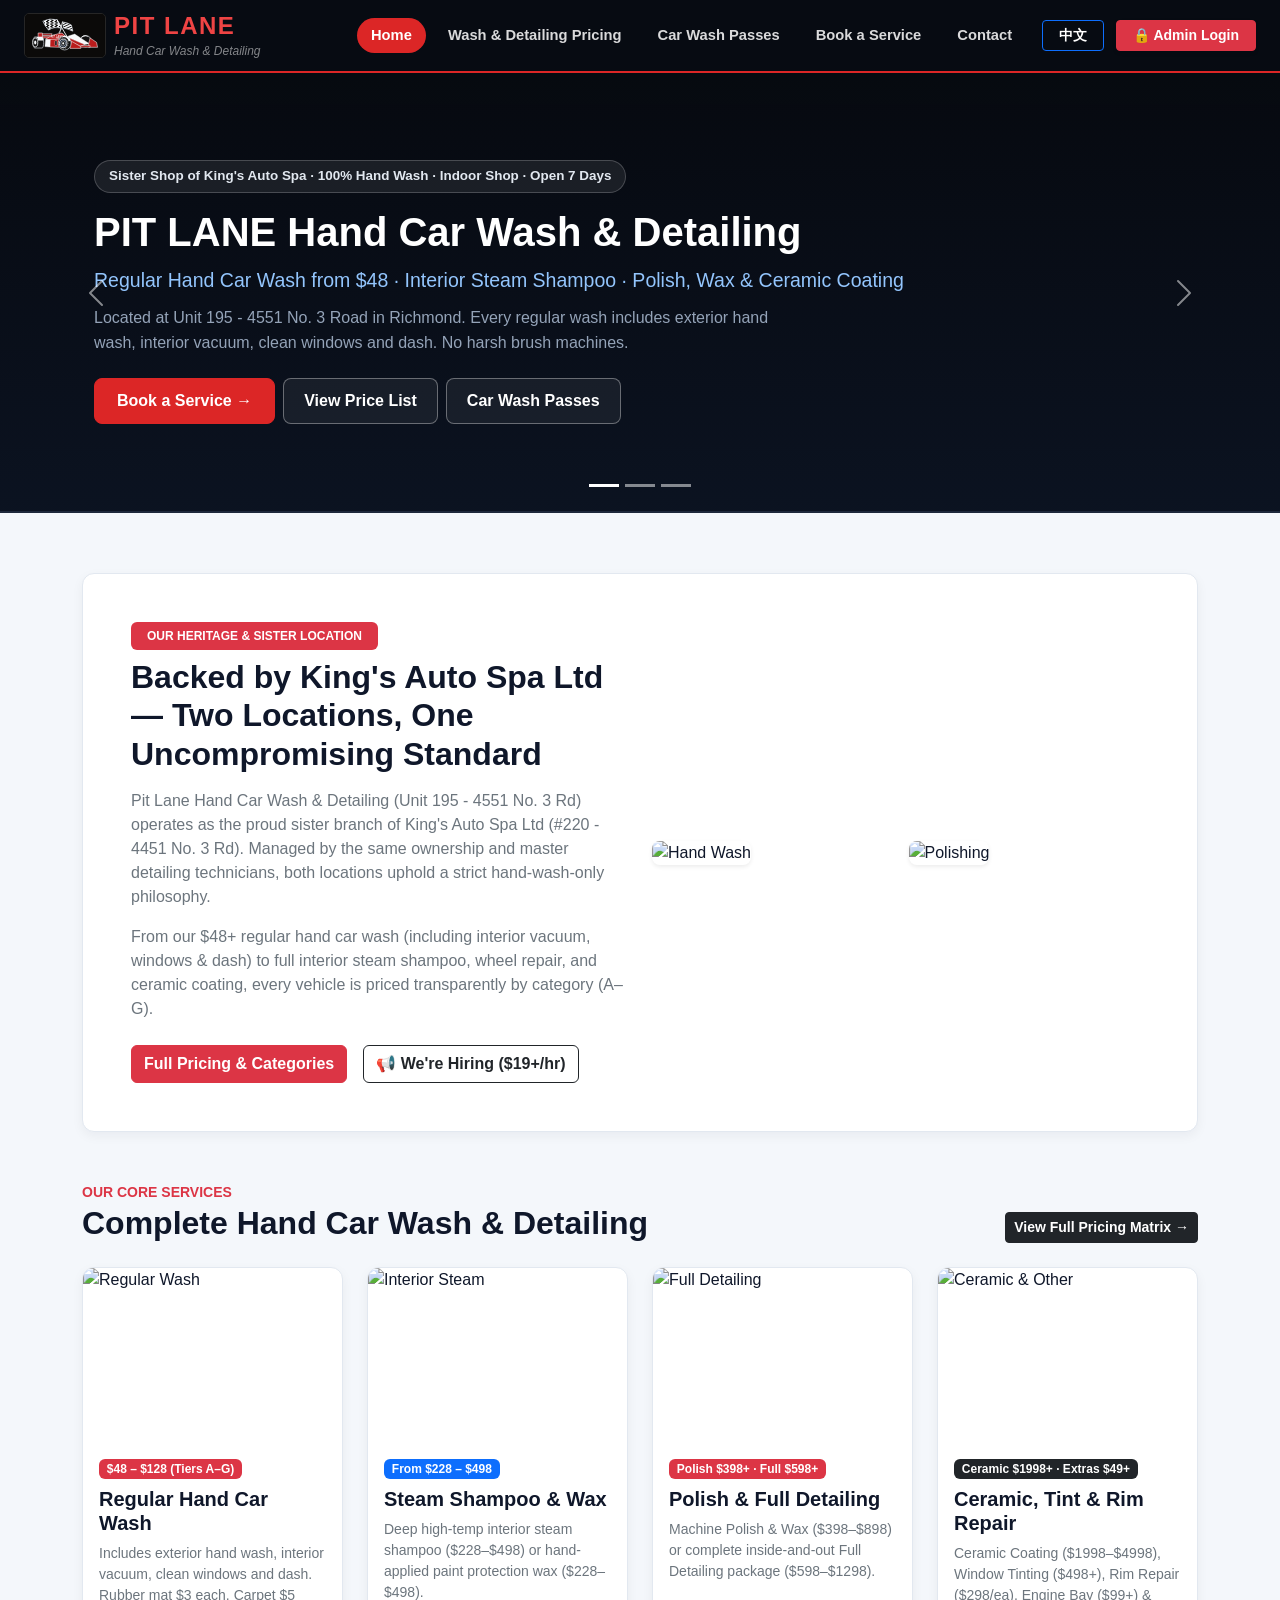
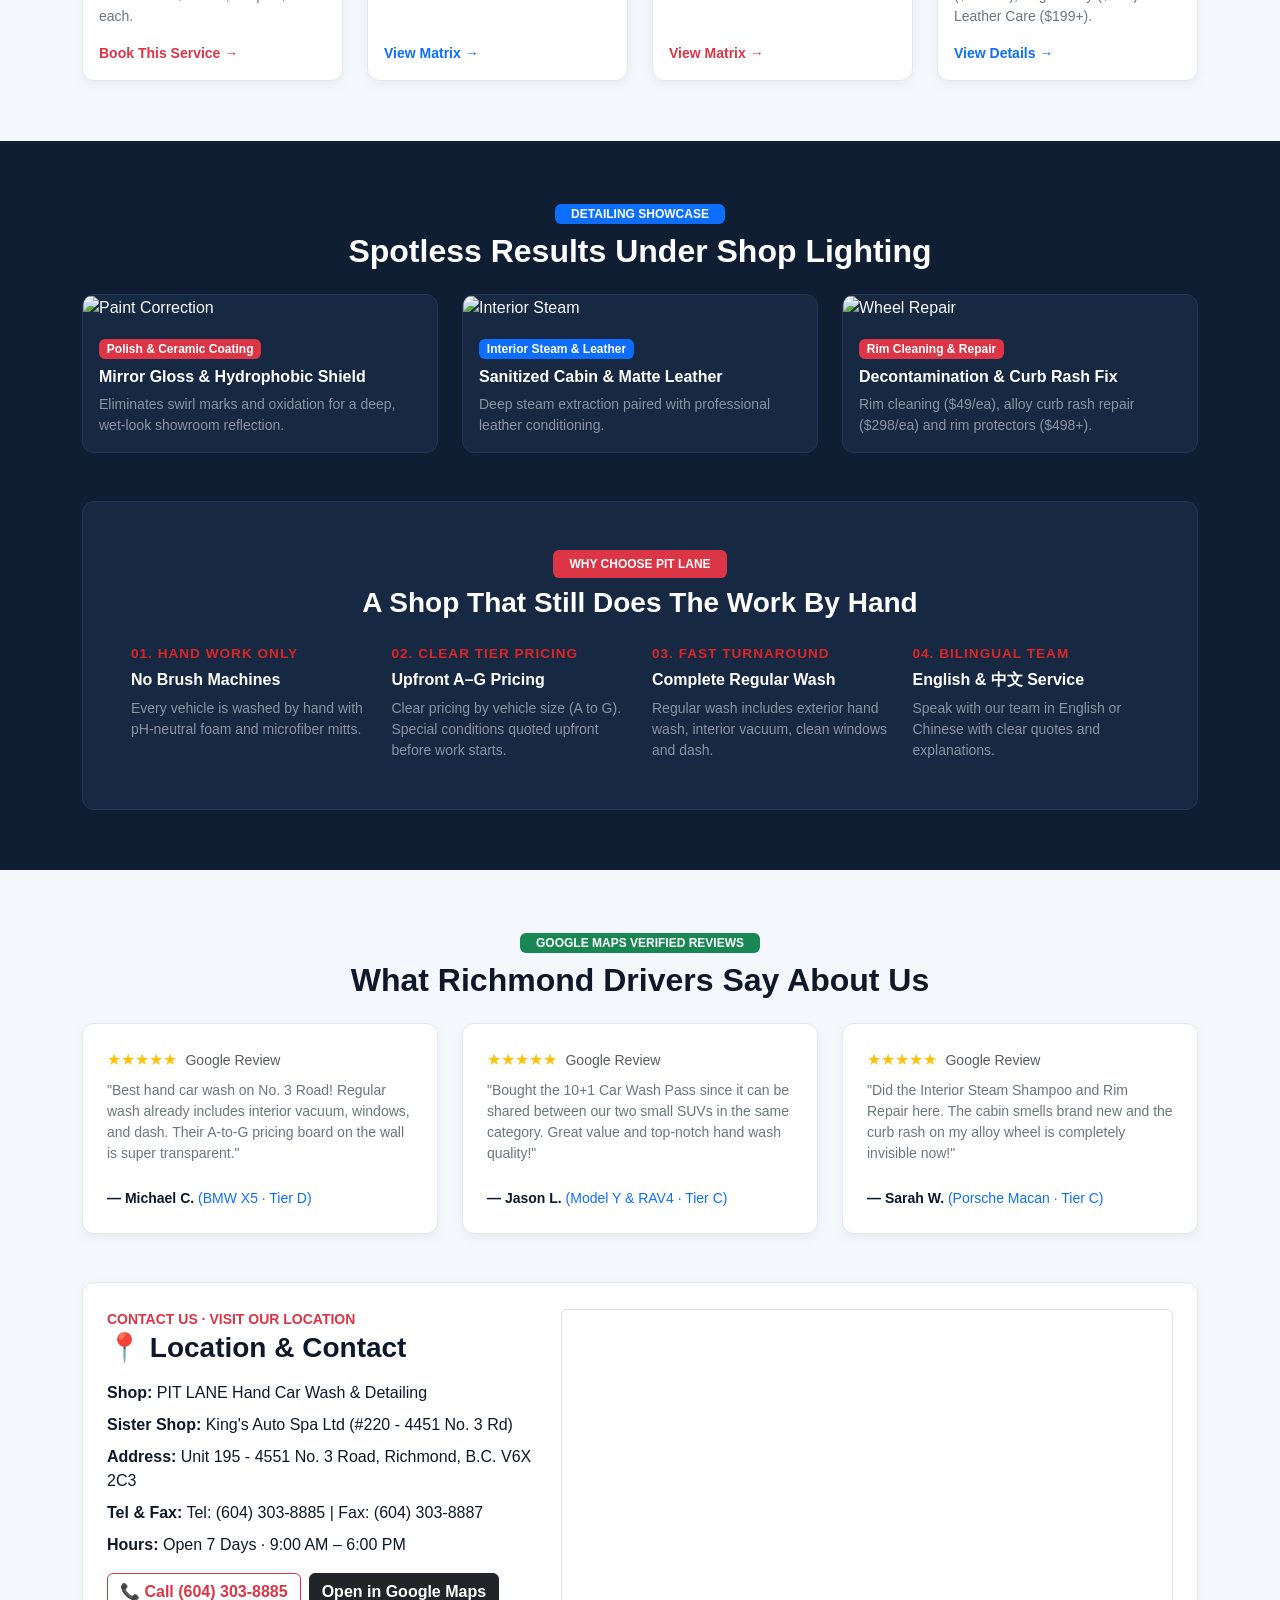
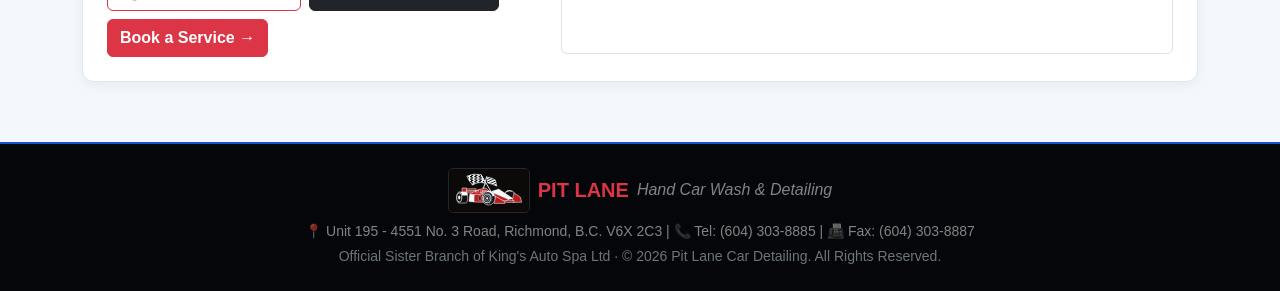
==== commit 2aa713a2: "fix appointment system and manager login system" ====
--- a/index.html
+++ b/index.html
@@ -11,7 +11,7 @@
 
 <div id="sharedNavbar"></div>
 
-<!-- 1. 顶部滚动横幅 (三个广告统一深暗背景、统一按钮配色、手机自适应字体) -->
+<!-- 1. 顶部滚动横幅 (三个广告拥有不同的背景图，同时保持相同的深暗度与手机端自适应) -->
 <div id="heroCarousel" class="carousel slide" data-bs-ride="carousel">
     <div class="carousel-indicators">
         <button type="button" data-bs-target="#heroCarousel" data-bs-slide-to="0" class="active"></button>
@@ -19,9 +19,9 @@
         <button type="button" data-bs-target="#heroCarousel" data-bs-slide-to="2"></button>
     </div>
     <div class="carousel-inner">
-        <!-- 广告 1：门店介绍 -->
+        <!-- 广告 1：门店介绍 (背景图 1：漆面抛光与美容) -->
         <div class="carousel-item active">
-            <div class="hero-slide-unified">
+            <div class="hero-slide-unified hero-bg-1">
                 <div class="container px-4">
                     <div class="col-lg-9">
                         <div class="hero-pill-unified" data-zh="King's Auto Spa 旗下分店 · 纯手工精洗 · 室内车间 · 七天营业">
@@ -44,9 +44,9 @@
             </div>
         </div>
 
-        <!-- 广告 2：Indeed 招聘信息 -->
+        <!-- 广告 2：Indeed 招聘信息 (背景图 2：高压泡沫纯手工精洗) -->
         <div class="carousel-item">
-            <div class="hero-slide-unified">
+            <div class="hero-slide-unified hero-bg-2">
                 <div class="container px-4">
                     <div class="col-lg-9">
                         <div class="hero-pill-unified" data-zh="📢 团队诚聘中 · 全职与兼职均可 · 提供带薪培训">
@@ -72,9 +72,9 @@
             </div>
         </div>
 
-        <!-- 广告 3：无限次洗车套票与 10+1 次卡 -->
+        <!-- 广告 3：无限次洗车套票与 10+1 次卡 (背景图 3：展厅级保时捷成品) -->
         <div class="carousel-item">
-            <div class="hero-slide-unified">
+            <div class="hero-slide-unified hero-bg-3">
                 <div class="container px-4">
                     <div class="col-lg-9">
                         <div class="hero-pill-unified" data-zh="洗车套票特惠 · 1个月 / 3个月 / 1年无限次 & 10送1次卡">
@@ -105,7 +105,6 @@
 <!-- 2. 白色清爽背景区：品牌介绍与四大核心业务 -->
 <div class="section-light">
     <div class="container">
-        <!-- 品牌介绍卡片 -->
         <section class="p-4 p-md-5 light-card mb-5">
             <div class="row align-items-center g-4">
                 <div class="col-lg-6">
@@ -137,7 +136,7 @@
             </div>
         </section>
 
-        <!-- 四大主打业务 (清爽白卡) -->
+        <!-- 四大主打业务 -->
         <section>
             <div class="d-flex justify-content-between align-items-end mb-4 flex-wrap gap-2">
                 <div>
@@ -204,7 +203,7 @@
     </div>
 </div>
 
-<!-- 3. 深海青蓝背景区 (仿 King's Auto Spa 质感)：施工效果展示与服务宗旨 -->
+<!-- 3. 深海青蓝背景区：施工效果展示与服务宗旨 -->
 <div class="section-teal-dark">
     <div class="container">
         <section class="mb-5">
@@ -278,7 +277,7 @@
     </div>
 </div>
 
-<!-- 4. 清爽白色背景区：Google 五星好评与门店地图 -->
+<!-- 4. 清爽白色背景区：Google 五星好评与门店联系信息 (Contact) -->
 <div class="section-light">
     <div class="container">
         <section class="mb-5">
@@ -317,10 +316,11 @@
             </div>
         </section>
 
-        <section id="location-section" class="p-4 light-card">
+        <!-- Contact 导航跳转锚点区域 -->
+        <section id="location-section" class="p-4 light-card" style="scroll-margin-top: 80px;">
             <div class="row align-items-center g-4">
                 <div class="col-lg-5">
-                    <span class="text-danger fw-bold small text-uppercase" data-zh="欢迎莅临门店">VISIT OUR LOCATION</span>
+                    <span class="text-danger fw-bold small text-uppercase" data-zh="联系我们 · 欢迎莅临门店">CONTACT US · VISIT OUR LOCATION</span>
                     <h3 class="fw-bold mb-3" data-zh="📍 门店地址与联系方式">📍 Location & Contact</h3>
                     <p class="mb-2"><strong data-zh="门店名称：">Shop:</strong> <span>PIT LANE Hand Car Wash & Detailing</span></p>
                     <p class="mb-2"><strong data-zh="总店关联：">Sister Shop:</strong> <span>King's Auto Spa Ltd (#220 - 4451 No. 3 Rd)</span></p>
@@ -328,6 +328,7 @@
                     <p class="mb-2"><strong data-zh="电话 & 传真：">Tel & Fax:</strong> <span>Tel: (604) 303-8885 | Fax: (604) 303-8887</span></p>
                     <p class="mb-3"><strong data-zh="营业时间：">Hours:</strong> <span data-zh="七天营业 · 周一至周日 9:00 AM – 6:00 PM">Open 7 Days · 9:00 AM – 6:00 PM</span></p>
                     <div class="d-flex flex-wrap gap-2">
+                        <a href="tel:6043038885" class="btn btn-outline-danger fw-bold" data-zh="📞 一键拨打门店电话">📞 Call (604) 303-8885</a>
                         <a href="https://maps.google.com/?q=4551+Number+3+Rd+%23195,+Richmond,+BC+V6X+2C3" target="_blank" class="btn btn-dark fw-bold" data-zh="在 Google Maps 中导航">Open in Google Maps</a>
                         <a href="services.html#booking-section" class="btn btn-danger fw-bold" data-zh="立即预约项目 →">Book a Service →</a>
                     </div>
--- a/styles.css
+++ b/styles.css
@@ -17,7 +17,11 @@
     overflow-x: hidden;
 }
 
-/* 顶部导航栏：沉稳暗夜黑 */
+html {
+    scroll-behavior: smooth;
+}
+
+/* 顶部导航栏 */
 .navbar-custom {
     background-color: #070b12;
     border-bottom: 2px solid var(--pl-red);
@@ -51,7 +55,7 @@
     background-color: var(--pl-red) !important;
 }
 
-/* ==================== 首页滚动广告：统一深暗背景 + 手机端自适应 ==================== */
+/* ==================== 首页滚动广告：保持相同深暗度 + 三张不同背景图 + 手机自适应 ==================== */
 #heroCarousel {
     width: 100%;
     background-color: #070a10;
@@ -62,15 +66,29 @@
     height: 440px;
     display: flex;
     align-items: center;
-    /* 三个广告统一使用极暗哑光遮罩，沉稳不刺眼 */
-    background-image: linear-gradient(180deg, rgba(7, 10, 16, 0.93) 0%, rgba(12, 20, 34, 0.95) 100%),
-    url('https://images.unsplash.com/photo-1607860108855-64acf2078ed9?auto=format&fit=crop&w=1600&q=80');
     background-size: cover;
     background-position: center;
     border-bottom: 2px solid #1e293b;
 }
 
-/* 统一低调胶囊标签 */
+/* 广告 1 背景图：超跑漆面抛光与美容 */
+.hero-bg-1 {
+    background-image: linear-gradient(180deg, rgba(7, 10, 16, 0.90) 0%, rgba(12, 20, 34, 0.93) 100%),
+    url('https://images.unsplash.com/photo-1607860108855-64acf2078ed9?auto=format&fit=crop&w=1600&q=80');
+}
+
+/* 广告 2 背景图：室内车间纯手工泡沫精洗 */
+.hero-bg-2 {
+    background-image: linear-gradient(180deg, rgba(7, 10, 16, 0.90) 0%, rgba(12, 20, 34, 0.93) 100%),
+    url('https://images.unsplash.com/photo-1520340356584-f9917d1eea6f?auto=format&fit=crop&w=1600&q=80');
+}
+
+/* 广告 3 背景图：展厅级保时捷跑车成品效果 */
+.hero-bg-3 {
+    background-image: linear-gradient(180deg, rgba(7, 10, 16, 0.90) 0%, rgba(12, 20, 34, 0.93) 100%),
+    url('https://images.unsplash.com/photo-1503376780353-7e6692767b70?auto=format&fit=crop&w=1600&q=80');
+}
+
 .hero-pill-unified {
     display: inline-block;
     background: rgba(255, 255, 255, 0.08);
@@ -83,7 +101,6 @@
     margin-bottom: 14px;
 }
 
-/* 响应式标题与正文：电脑端大气，手机端自动缩小不撑破屏幕 */
 .hero-title {
     font-size: clamp(1.45rem, 3.5vw, 2.5rem);
     font-weight: 800;
@@ -95,7 +112,7 @@
 .hero-subtitle {
     font-size: clamp(0.92rem, 2vw, 1.22rem);
     font-weight: 500;
-    color: #93c5fd; /* 统一柔和浅蓝副标题 */
+    color: #93c5fd;
     line-height: 1.4;
     margin-bottom: 12px;
 }
@@ -108,7 +125,6 @@
     max-width: 680px;
 }
 
-/* 统一滚动广告按钮颜色 */
 .btn-hero-primary {
     background-color: var(--pl-red);
     border: 1px solid var(--pl-red);
@@ -141,7 +157,6 @@
     background-color: rgba(255, 255, 255, 0.16);
 }
 
-/* 手机端专属适配：高度与间距紧凑化 */
 @media (max-width: 768px) {
     .hero-slide-unified {
         height: 380px;
@@ -163,7 +178,7 @@
     }
 }
 
-/* ==================== 穿插背景系统：深青蓝 (King's Auto Spa 风格) vs 清爽纯白 ==================== */
+/* ==================== 穿插背景系统 ==================== */
 .section-teal-dark {
     background-color: var(--pl-teal-dark);
     color: #f8fafc;
@@ -176,15 +191,6 @@
     padding: 60px 0;
 }
 
-.section-white {
-    background-color: #ffffff;
-    color: #0f172a;
-    padding: 60px 0;
-    border-top: 1px solid var(--pl-border-light);
-    border-bottom: 1px solid var(--pl-border-light);
-}
-
-/* 白色背景上的清爽卡片 */
 .light-card {
     background-color: #ffffff;
     border: 1px solid var(--pl-border-light);
@@ -200,7 +206,6 @@
     box-shadow: 0 8px 20px rgba(15, 23, 42, 0.09);
 }
 
-/* 青蓝背景上的深色卡片 */
 .teal-card {
     background-color: var(--pl-teal-card);
     border: 1px solid var(--pl-border-dark);
@@ -235,7 +240,7 @@
     margin-bottom: 6px;
 }
 
-/* ==================== 价目表专属样式 ==================== */
+/* ==================== 价目表矩阵样式 ==================== */
 .tier-badge {
     display: inline-flex;
     align-items: center;
@@ -256,7 +261,6 @@
     font-size: 1.4rem;
 }
 
-/* 蓝底、红底、金黄底矩阵表：强制纯白字 (#ffffff) */
 .matrix-table {
     width: 100%;
     border-collapse: separate;
@@ -337,7 +341,6 @@
     color: #ffffff;
 }
 
-/* ==================== 弹窗与管理后台兼容样式 ==================== */
 .dark-panel {
     background-color: var(--pl-teal-dark);
     border: 1px solid var(--pl-border-dark);
@@ -345,25 +348,35 @@
     color: #ffffff;
 }
 
+/* ==================== 深色表单与电脑端白色日历图标修复 ==================== */
 .form-control-dark, .form-select-dark {
     background-color: #0b1524 !important;
     border: 1px solid #2b456b !important;
     color: #ffffff !important;
+    color-scheme: dark;
 }
 
 .form-control-dark::placeholder {
     color: #64748b !important;
 }
 
+/* 强制将电脑端日期选择器的日历小图标反转为纯白色 */
+input[type="date"].form-control-dark::-webkit-calendar-picker-indicator {
+    filter: invert(1) brightness(100%);
+    cursor: pointer;
+    opacity: 0.95;
+}
+
+/* ==================== 管理后台：左侧深色栏 + 右侧白底黑字样式 ==================== */
 .sidebar {
     min-height: 100vh;
     background-color: #070b12;
-    color: white;
-    border-right: 1px solid var(--pl-border-dark);
+    color: #ffffff;
+    border-right: 1px solid #1e293b;
 }
 
 .sidebar .nav-link {
-    color: rgba(255,255,255,0.8);
+    color: rgba(255,255,255,0.82);
     margin-bottom: 6px;
     border-radius: 8px;
     font-weight: 500;
@@ -373,6 +386,20 @@
     color: #ffffff;
     background-color: var(--pl-red);
     font-weight: 700;
+}
+
+.admin-main-light {
+    background-color: #f8fafc;
+    color: #0f172a;
+    min-height: 100vh;
+}
+
+.admin-light-panel {
+    background-color: #ffffff;
+    border: 1px solid #e2e8f0;
+    border-radius: 12px;
+    color: #0f172a;
+    box-shadow: 0 2px 10px rgba(15, 23, 42, 0.04);
 }
 
 .calendar-grid {
@@ -381,26 +408,30 @@
     gap: 14px;
 }
 
-.calendar-day-col {
+.calendar-day-col-light {
     min-height: 250px;
-    background: var(--pl-teal-card);
-    border: 1px solid var(--pl-border-dark);
+    background: #ffffff;
+    border: 1px solid #cbd5e1;
     border-radius: 10px;
     padding: 12px;
-}
-
-.cal-booking-item {
+    color: #0f172a;
+    box-shadow: 0 2px 6px rgba(0, 0, 0, 0.03);
+}
+
+.cal-booking-item-light {
     font-size: 0.84rem;
     border-radius: 8px;
     padding: 10px;
     margin-bottom: 10px;
+    border: 1px solid #fecaca;
     border-left: 4px solid var(--pl-red);
-    background: #0f1c2e;
-    color: #ffffff;
-}
-
-.cal-booking-done {
-    background: #09111c !important;
-    border-left-color: #22c55e !important;
-    color: #94a3b8 !important;
+    background: #fff5f5;
+    color: #0f172a;
+}
+
+.cal-booking-done-light {
+    background: #f1f5f9 !important;
+    border: 1px solid #cbd5e1 !important;
+    border-left: 4px solid #16a34a !important;
+    color: #64748b !important;
 }
